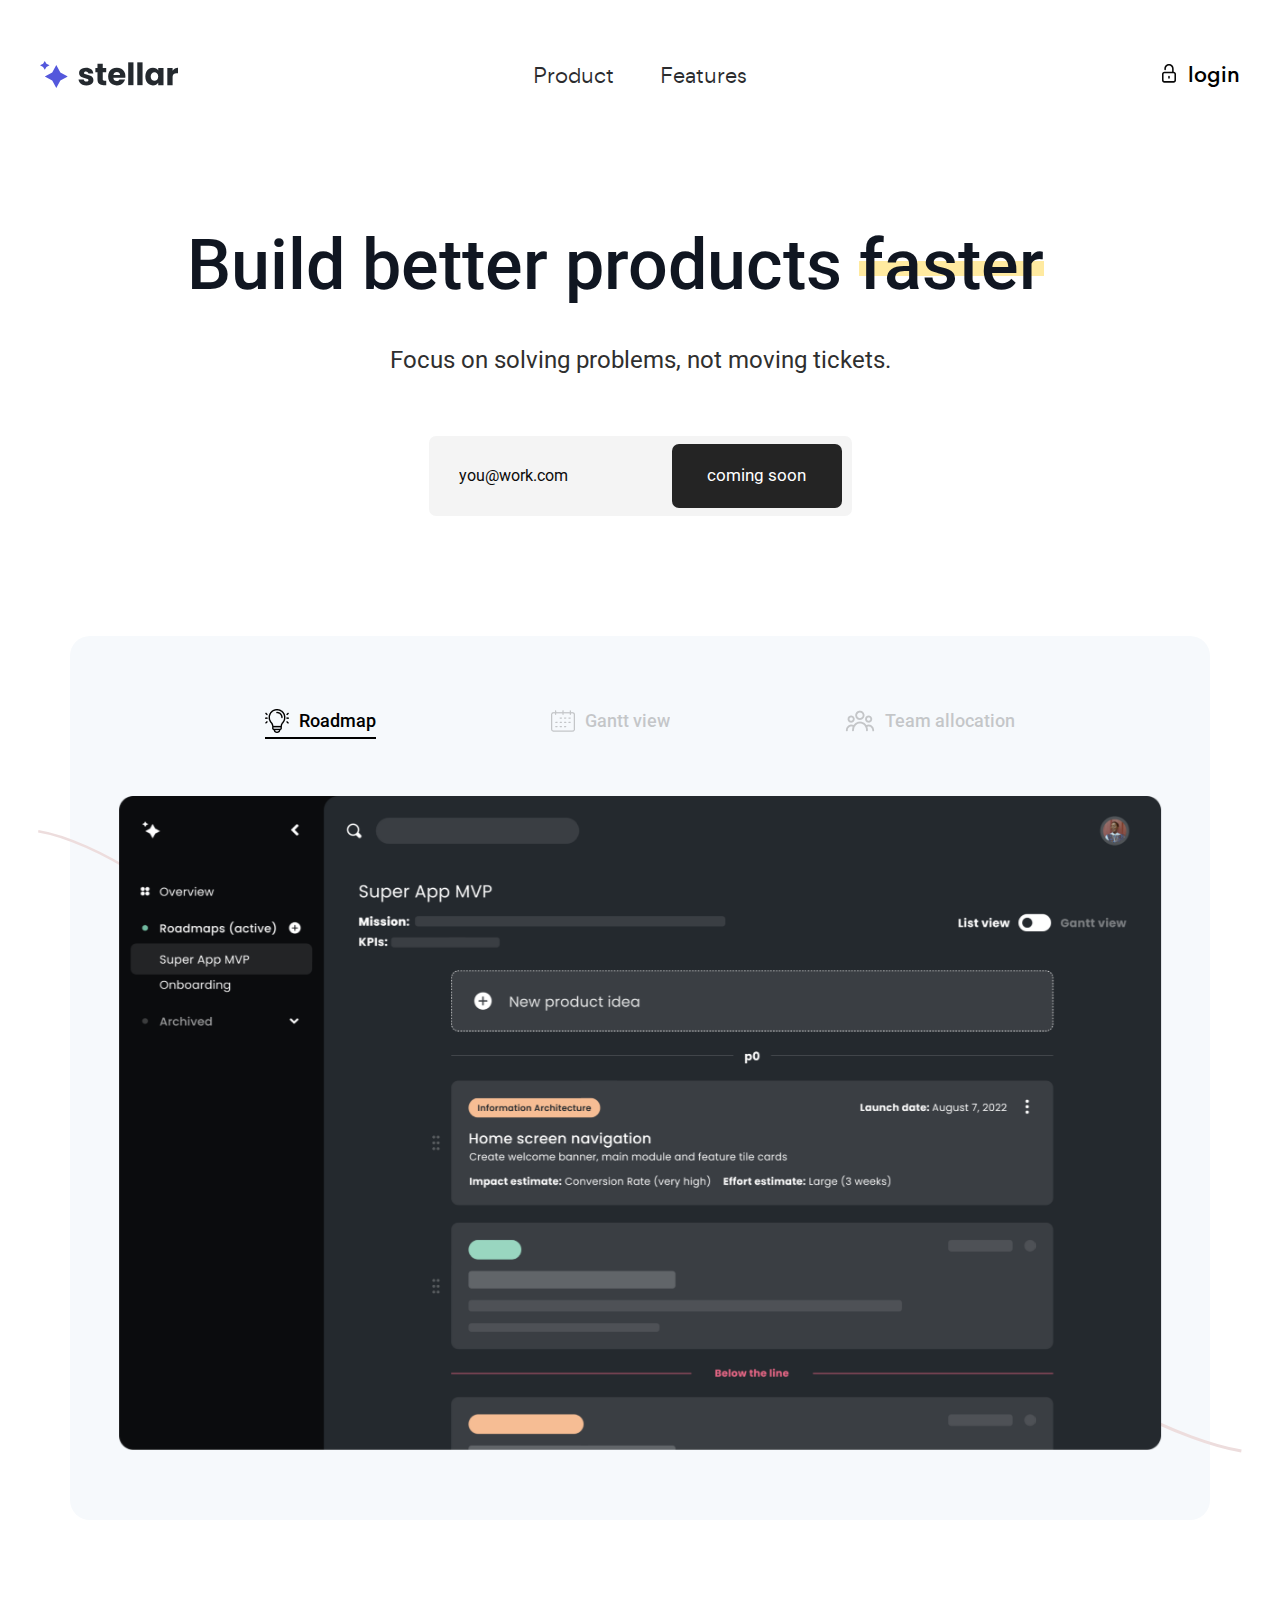
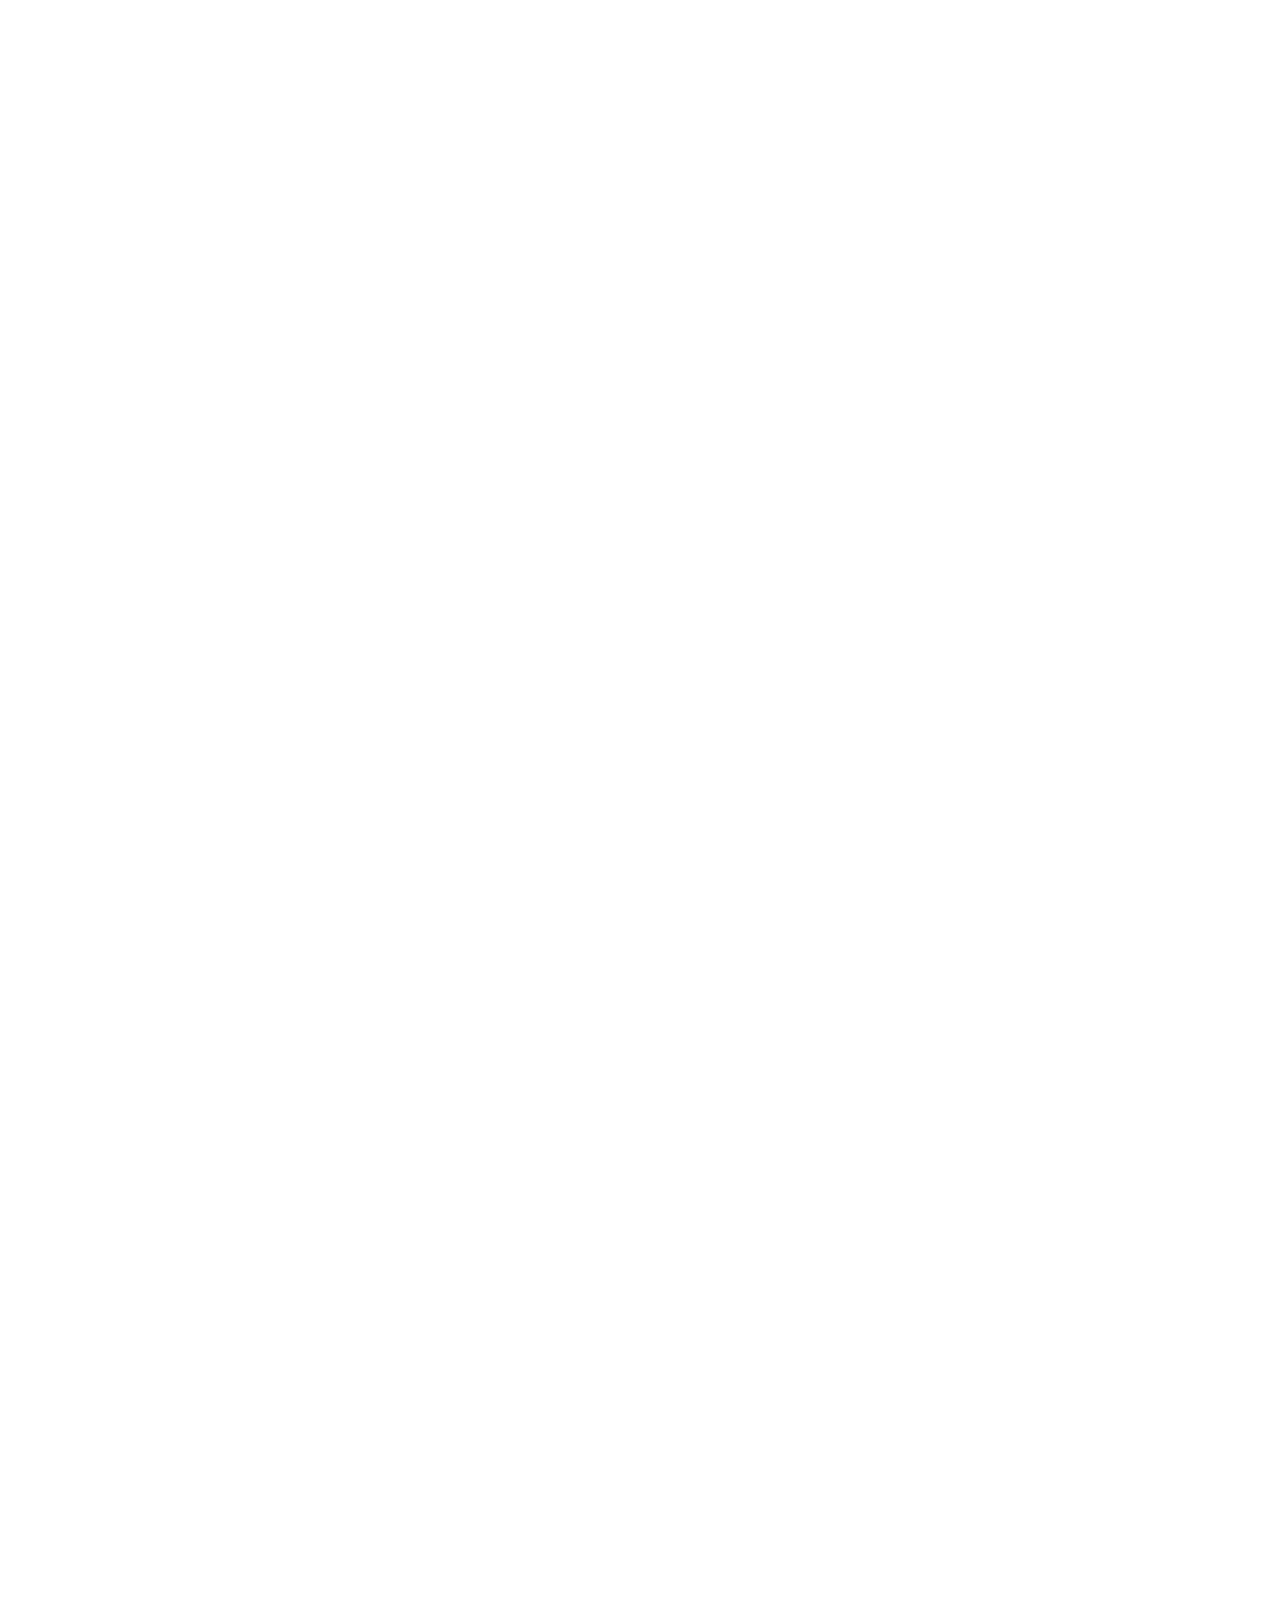
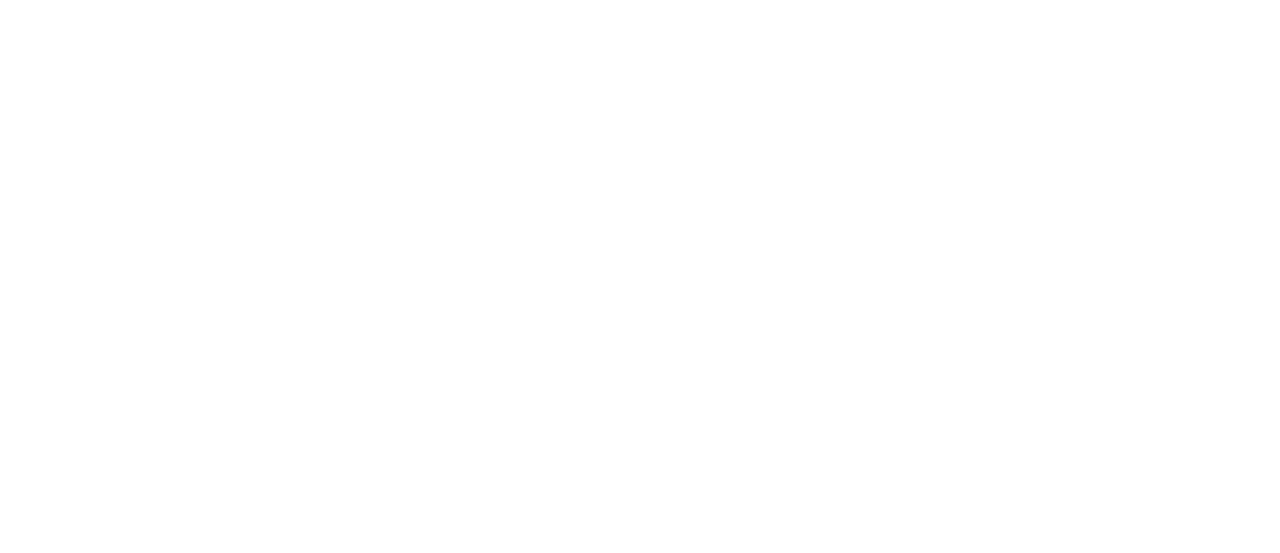
==== index.html @ cbb2c434 "header [header]" ====
<!DOCTYPE html>
<html lang="en">
  <head>
    <meta charset="UTF-8" />
    <meta
      name="keywords"
      content="Digital marketing agency, Digital marketing company, Digital marketing services, sass, software company"
    />
    <meta
      name="description"
      content="Deski is a creative saas and software html template designed for saas and software Agency websites."
    />
    <meta property="og:site_name" content="deski" />
    <meta property="og:url" content="https://heloshape.com/" />
    <meta property="og:type" content="website" />
    <meta
      property="og:title"
      content="Deski: creative saas and software html template"
    />
    <meta name="og:image" content="images/assets/ogg.png" />
    <!-- For IE -->
    <meta http-equiv="X-UA-Compatible" content="IE=edge" />
    <!-- For Resposive Device -->
    <meta name="viewport" content="width=device-width, initial-scale=1.0" />
    <!-- For Window Tab Color -->
    <!-- Chrome, Firefox OS and Opera -->
    <meta name="theme-color" content="#2a2a2a" />
    <!-- Windows Phone -->
    <meta name="msapplication-navbutton-color" content="#2a2a2a" />
    <!-- iOS Safari -->
    <meta name="apple-mobile-web-app-status-bar-style" content="#2a2a2a" />
    <title>Stellar</title>
    <!-- Favicon -->
    <link
      rel="icon"
      type="image/png"
      sizes="56x56"
      href="images/icon/starslogo.png"
    />
    <!-- Main style sheet -->
    <link rel="stylesheet" type="text/css" href="css/style.css" />
    <!-- responsive style sheet -->
    <link rel="stylesheet" type="text/css" href="css/responsive.css" />

    <!-- Fix Internet Explorer ______________________________________-->
    <!--[if lt IE 9]>
      <script src="http://html5shiv.googlecode.com/svn/trunk/html5.js"></script>
      <script src="vendor/html5shiv.js"></script>
      <script src="vendor/respond.js"></script>
    <![endif]-->
  </head>

  <body data-spy="scroll" data-target="#one-page-nav" data-offset="120">
    <div class="main-page-wrapper font-gordita">
      <!-- ===================================================
				Loading Transition
			==================================================== -->
      <section>
        <div id="preloader">
          <div id="ctn-preloader" class="ctn-preloader">
            <div class="animation-preloader">
              <div class="spinner"></div>
              <div class="txt-loading">
                <span data-text-preloader="D" class="letters-loading"> D </span>
                <span data-text-preloader="E" class="letters-loading"> E </span>
                <span data-text-preloader="S" class="letters-loading"> S </span>
                <span data-text-preloader="K" class="letters-loading"> K </span>
                <span data-text-preloader="I" class="letters-loading"> I </span>
              </div>
            </div>
          </div>
        </div>
      </section>

      <!-- 
			=============================================
				Theme Main Menu
			============================================== 
			-->
      <div class="theme-main-menu sticky-menu theme-menu-five">
        <div class="d-flex align-items-center justify-content-center">
          <div class="logo">
            <a href="index.html"
              ><img src="images/logo/StellarLogo.svg" alt=""
            /></a>
          </div>

          <nav id="mega-menu-holder" class="navbar navbar-expand-lg">
            <div class="nav-container">
              <button class="navbar-toggler">
                <span></span>
              </button>
              <div class="navbar-collapse collapse" id="navbarSupportedContent">
                <div
                  class="d-lg-flex justify-content-between align-items-center"
                >
                  <ul
                    class="navbar-nav main-side-nav font-gordita"
                    id="one-page-nav"
                  >
                    <!-- <li class="nav-item dropdown position-static">
                      <a
                        class="nav-link dropdown-toggle"
                        href="#"
                        data-toggle="dropdown"
                        >Home</a
                      >
                      <div class="dropdown-menu">
                        <ul class="mega-menu d-flex">
                          <li>
                            <a
                              href="index-event.html"
                              class="dropdown-item img-box"
                            >
                              <img src="images/menu/home01.png" alt="" />
                              <span class="font-rubik">Event Organiser</span>
                            </a>
                          </li>
                          <li>
                            <a
                              href="index-doc.html"
                              class="dropdown-item img-box"
                            >
                              <img src="images/menu/home02.png" alt="" />
                              <span class="font-rubik">Doc landing</span>
                            </a>
                          </li>
                          <li>
                            <a href="index.html" class="dropdown-item img-box">
                              <img src="images/menu/home03.png" alt="" />
                              <span class="font-rubik">Project Management</span>
                            </a>
                          </li>
                          <li>
                            <a
                              href="index-customer-support.html"
                              class="dropdown-item img-box"
                            >
                              <img src="images/menu/home04.png" alt="" />
                              <span class="font-rubik">Customer Support</span>
                            </a>
                          </li>
                          <li>
                            <a
                              href="index(product-landing).html"
                              class="dropdown-item img-box"
                            >
                              <img src="images/menu/home05.png" alt="" />
                              <span class="font-rubik">Product landing</span>
                            </a>
                          </li>
                          <li>
                            <a
                              href="index(product-landing-dark).html"
                              class="dropdown-item img-box"
                            >
                              <img src="images/menu/home06.png" alt="" />
                              <span class="font-rubik"
                                >Product landing Dark</span
                              >
                            </a>
                          </li>
                          <li>
                            <a
                              href="index(note-taking).html"
                              class="dropdown-item img-box"
                            >
                              <img src="images/menu/home07.png" alt="" />
                              <span class="font-rubik"
                                >Note Taking App landing</span
                              >
                            </a>
                          </li>
                          <li>
                            <a
                              href="index(video-editor).html"
                              class="dropdown-item img-box"
                            >
                              <img src="images/menu/home08.png" alt="" />
                              <span class="font-rubik"
                                >Video Editor Landing</span
                              >
                            </a>
                          </li>
                          <li>
                            <a
                              href="index(appointment-scheduling).html"
                              class="dropdown-item img-box"
                            >
                              <img src="images/menu/home10.png" alt="" />
                              <span class="font-rubik"
                                >Appointment Scheduling</span
                              >
                            </a>
                          </li>
                          <li>
                            <a
                              href="index(mobile-appV1).html"
                              class="dropdown-item img-box"
                            >
                              <img src="images/menu/home11.png" alt="" />
                              <span class="font-rubik">Mobile App Landing</span>
                            </a>
                          </li>
                          <li>
                            <a
                              href="index(doc-signature).html"
                              class="dropdown-item img-box"
                            >
                              <img src="images/menu/home12.png" alt="" />
                              <span class="font-rubik"
                                >Doc Signature Landing</span
                              >
                            </a>
                          </li>
                          <li>
                            <a
                              href="index(webiste-builder).html"
                              class="dropdown-item img-box"
                            >
                              <img src="images/menu/home13.png" alt="" />
                              <span class="font-rubik">Website Builder</span>
                            </a>
                          </li>
                          <li>
                            <a
                              href="index(form-survey).html"
                              class="dropdown-item img-box"
                            >
                              <img src="images/menu/home14.png" alt="" />
                              <span class="font-rubik">Form & Survey</span>
                            </a>
                          </li>
                          <li>
                            <a
                              href="index(vr).html"
                              class="dropdown-item img-box"
                            >
                              <img src="images/menu/home16.png" alt="" />
                              <span class="font-rubik">VR Landing</span>
                            </a>
                          </li>
                          <li>
                            <a
                              href="coming-soon-v1.html"
                              class="dropdown-item img-box"
                            >
                              <img src="images/menu/home09.png" alt="" />
                              <span class="font-rubik">Coming Soon</span>
                            </a>
                          </li>
                          <li>
                            <div class="img-box">
                              <img src="images/menu/home15.png" alt="" />
                              <div
                                class="hover d-flex align-items-center justify-content-center"
                              >
                                <div class="font-rubik">Coming Soon</div>
                              </div>
                            </div>
                            <span class="font-rubik">E-commerce</span>
                          </li>
                        </ul>
                      </div> 
                    </li>-->
                    <li class="nav-item">
                      <a href="#product" class="nav-link">Product</a>
                    </li>
                    <li class="nav-item">
                      <a href="#feature" class="nav-link">Features</a>
                    </li>
                    <!-- <li class="nav-item">
                      <a href="#pricing" class="nav-link">Pricing</a>
                    </li> -->
                    <!-- <li class="nav-item">
                      <a href="#feedback" class="nav-link">Feedback</a>
                    </li> -->
                  </ul>
                </div>
              </div>
            </div>
          </nav>
          <div class="right-widget">
            <ul class="d-flex align-items-center">
              <li>
                <a
                  href="login.html"
                  class="signIn-action d-flex align-items-center"
                >
                  <img src="images/icon/52.svg" alt="" />
                  <span>login</span>
                </a>
              </li>
               
                  <!-- <div
                    class="dropdown-menu"
                    aria-labelledby="dropdownMenuButton"
                  >
                    <a class="dropdown-item d-flex align-items-center" href="#">
                      <img src="images/icon/103.svg" alt="" />
                      <span>IOS & Android</span>
                    </a>
                    <a class="dropdown-item d-flex align-items-center" href="#">
                      <img src="images/icon/104.svg" alt="" />
                      <span>Mac & Windows</span>
                    </a>
                  </div> -->
                </div>
              </li>
            </ul>
          </div>
        </div>
      </div>
      <!-- /.theme-main-menu -->

      <!-- 
			=============================================
				Theme Hero Banner
			============================================== 
			-->
      <div class="hero-banner-seven lg-container">
        <div class="container">
          <div class="row">
            <div class="col-lg-12 text-center">
              <h1 class="hero-heading">
                Build better products <span>faster</span> 
              </h1>
              <p class="hero-sub-heading">
                Focus on solving problems, not moving tickets.
              </p>

              <div class="d-flex justify-content-center">
                <form action="#">
                  <input type="email" placeholder="you@work.com" />
                  <button>coming soon</button>
                </form>
              </div>
              
        </div>
        
        <!-- /.partner-slider-two -->
      </div>
      <!-- /.hero-banner-seven -->

      <!-- 
			=============================================
				Fancy Feature Fifteen
			============================================== 
			-->
      <div class="fancy-feature-fifteen mt-120 md-mt-80" id="product">
        <div class="bg-wrapper">
          <div class="container">
            <div class="sldier-wrapper">
              <div
                id="screenSlider"
                class="carousel slide"
                data-ride="carousel"
                data-interval="200000"
              >
                <div class="row">
                  <div class="col-lg-8 m-auto">
                    <ol class="carousel-indicators justify-content-between">
                      <li
                        data-target="#screenSlider"
                        data-slide-to="0"
                        class="active"
                      >
                        <div class="d-flex align-items-center">
                          <img src="images/icon/idea (1).png" alt="" />
                          <p>Roadmap</p>
                        </div>
                      </li>
                      <li data-target="#screenSlider" data-slide-to="1">
                        <div class="d-flex align-items-center">
                          <img src="images/icon/calendar (1).png" alt="" />
                          <p>Gantt view</p>
                        </div>
                      </li>
                      <li data-target="#screenSlider" data-slide-to="2">
                        <div class="d-flex align-items-center">
                          <img src="images/icon/group.png" alt="" />
                          <p>Team allocation</p>
                        </div>
                      </li>
                    </ol>
                  </div>
                </div>
                <div class="carousel-inner mt-60 sm-mt-40">
                  <div class="row justify-content-center">
                    <div class="col-11">
                      <div class="carousel-item active">
                        <img
                          src="images/assets/Roadmap v2.png"
                          alt=""
                          class="m-auto"
                        />
                      </div>
                      <div class="carousel-item">
                        <img
                          src="images/assets/Gantt view.png"
                          alt=""
                          class="m-auto"
                        />
                      </div>
                      <div class="carousel-item">
                        <img
                          src="images/assets/Allocation.png"
                          alt=""
                          class="m-auto"
                        />
                      </div>
                  </div>
                </div>
                </div>
              </div>
            </div>
            <!-- /.sldier-wrapper -->
          </div>
          <img src="images/shape/55.svg" alt="" class="shapes shape-one" />
          <img src="images/shape/57.svg" alt="" class="shapes shape-two" />
        </div>
        <!-- /.bg-wrapper -->
      </div>
      <!-- /.fancy-feature-fifteen -->

      <!-- 
			=============================================
				Fancy Feature Sixteen
			============================================== 
			-->
      <div class="fancy-feature-sixteen mt-200 md-mt-100" id="feature">
        <div class="container">
          <div class="block-style-eighteen">
            <div class="row align-items-center">
              <div
                class="col-lg-6"
                data-aos="fade-right"
                data-aos-duration="1200"
              >
                <div class="text-wrapper">
                  <h6>Product strategy</h6>
                  <h3 class="title">Make your roadmap <span>matter.</span></h3>
                  <p>
                    Focus on "the why" with fields that tie back to your team's goals and KPIs. 
                    Interactive list view to prioritize initiatives and update plans as needed.
                  </p>
                
                </div>
                <!-- /.text-wrapper -->
              </div>
              <div
                class="col-lg-5"
                data-aos="fade-left"
                data-aos-duration="1500"
                style="padding-left: 5em;"> 
                <div class="row justify-content-center">
                <div class="screen-holder-two">
                  <img src="images/assets/RoadmapVPv4.png" alt="" />
                  <img
                    src="images/assets/Roadmaparrowv5.png"
                    alt=""
                    class="shapes screen-one d-none d-md-block"
                  />
                </div>
                </div>
              </div>
              </div>

            
          <!-- /.block-style-eighteen -->
          <div class="block-style-eighteen mt-200 pt-50 md-mt-80">
            <div class="row align-items-center">
              <div
                class="col-lg-7 order-lg-last"
                data-aos="fade-left"
                data-aos-duration="1200"
                style="padding-left: 5em;">
                <div class="text-wrapper">
                  <h6>timelines</h6>
                  <h3 class="title">
                    Envision <span> progress </span> <br> over time <br />
                  </h3>
                  <p>
                    Autogenerated and interactive timeline view of your plans. Bring clarity to your roadmap by visualizing 
                   launch dates and team assignments. 
                  </p>
                </div>
                <!-- /.text-wrapper -->
              </div>
              <div
              class="col-lg-5"
              data-aos="fade-right"
              data-aos-duration="1200"
              style="padding-right: 3em;">
              <div class="row justify-content-md-left">
                            <div class="row justify-content-center">
                <img src="images/assets/GanttVP.png" alt="" />
                </div>
              </div>
            </div>
          </div>
            </div>
          </div>
          <!-- /.block-style-eighteen -->

          <div class="block-style-eighteen mt-200 pt-50 md-mt-80">
            <div class="row align-items-center">
              <div
                class="col-lg-5"
                data-aos="fade-right"
                data-aos-duration="1200"
                
              >
                <div class="text-wrapper">
                  <h6>team allocation</h6>
        
                  <h3 class="title">
                    Maximize your team's 
                     <span>output.</span>
                  </h3>
                  <p>
                    Eliminate the mental tetris. Easily match your team members to initiatives based on their skills. 
                    Calculate remaining bandwidth with PTO and other conflicts in mind. 
                  </p>
                </div>
                <!-- /.text-wrapper -->
              </div>
              <div
                class="col-lg-7"
                data-aos="fade-left"
                data-aos-duration="1200">
                  <img src="images/assets/AllocationVPv2.png" alt="" />
                </div>
              </div>
            </div>
          </div>
          <!-- /.block-style-eighteen -->
        </div>
      </div>
      <!-- /.fancy-feature-sixteen -->

   

      <!--
			=====================================================
				Pricing Section Six
			=====================================================
			--> 
      <div class="d-none"> <!-- pricing hidden till we have customers-->
      <div class="pricing-section-six mt-200 md-mt-100" id="pricing">
        <div class="container">
          <div class="row">
            <div class="col-xl-10 m-auto">
              <div class="title-style-seven text-center">
                <h2>
                  Solo, Team or Company? <br> We’ve got you <span>covered.</span>
                </h2>
              </div>
              <!-- /.title-style-six -->
            </div>
          </div>

          <!-- Nav tabs -->
          <ul class="nav nav-tabs justify-content-center pricing-nav-four">
            <li class="nav-item">
              <a class="nav-link active" data-toggle="tab" href="#month"
                >Monthly</a
              >
            </li>
            <li class="nav-item">
              <a class="nav-link" data-toggle="tab" href="#year">Yearly</a>
            </li>
          </ul>
        </div>

        <div class="pricing-table-area-six">
          <div class="tab-content">
            <div class="tab-pane active" id="month">
              <div class="row justify-content-center">
                <div
                  class="col-lg-4 col-sm-6"
                  data-aos="fade-up"
                  data-aos-duration="1200"
                >
                  <div class="pr-table-wrapper">
                    <div class="pack-name" style="background: #ffecec">
                      Essentials
                    </div>
                    <div class="price">$7.50</div>
                    <div class="pack-details">per user per month</div>
                    <ul class="pr-feature">
                      <li>Unlimited roadmaps</li>
                      <li>Unlimited initiatives</li>
                      <li>Unlimited collaborators </li>
                      <li>List view</li>
                      <li>Gantt view</li>
                      <li>Team assignments</li>
                      <li>Collaboration tools</li>
                    </ul>
                    <a href="#" class="trial-button">Try it free</a>
                    <div class="trial-text">
                      No card required
                    </div>
                  </div>
                  <!-- /.pr-table-wrapper -->
                </div>
                <div
                  class="col-lg-4 col-sm-6"
                  data-aos="fade-up"
                  data-aos-duration="1200"
                  data-aos-delay="100"
                >
                  <div class="pr-table-wrapper active">
                    <div class="pack-name" style="background: #e3f8ef">
                      Pro
                    </div>
                    <div class="price">$12</div>
                    <div class="pack-details">per user per month</div>
                    <ul class="pr-feature">
                      <li><b>Everything in Essentials, plus:</b></li>
                      <li>Collaboration tools</li>
                      <li>Unlimited team verticals</li>
                      <li>Smart resource allocation</li>
                      <li>Scenario planning</li>
                      <li>Consolidated roadmap views</li>
                      <li>Custom roadmap filters</li>
                    </ul>
                    <a href="#" class="trial-button">Try it free</a>
                    <div class="trial-text">
                      No card required
                    </div>
                  </div>
                  <!-- /.pr-table-wrapper -->
                </div>
                <div
                  class="col-lg-4 col-sm-6"
                  data-aos="fade-up"
                  data-aos-duration="1200"
                  data-aos-delay="200"
                >
                  <div class="pr-table-wrapper">
                    <div class="pack-name" style="background: #fbf3e5">
                      Business
                    </div>
                    <div class="price">Custom</div>
                    <div class="pack-details">Get more with business</div>
                    <ul class="pr-feature">
                      <li><b>Everything in Pro, plus:</b></li>
                      <li>Planning cycles</li>
                      <li>Resource allocation summary</li>
                      <li>Product analytics integrations with Amplitude and Mixpanel</li>
                      <li>Additional security and privacy: audit logs, SAML SSO, IP address whitelisting</li>
                      <li>Premium customer support</li>
                      <li>Admin control</li>
                    </ul>
                    <a href="#" class="trial-button">Get a demo</a>
                  </div>
                  <!-- /.pr-table-wrapper -->
                </div>
              </div>
            </div>
            <div class="tab-pane fade" id="year">
              <div class="row justify-content-center">
                <div
                  class="col-lg-4 col-sm-6"
                  data-aos="fade-up"
                  data-aos-duration="1200"
                >
                  <div class="pr-table-wrapper">
                    <div class="pack-name" style="background: #ffecec">
                      Essentials
                    </div>
                    <div class="price">$9</div>
                    <div class="pack-details">per user per month</div>
                    <ul class="pr-feature">
                      <li>Unlimited roadmaps</li>
                      <li>Unlimited initiatives</li>
                      <li>Unlimited collaborators </li>
                      <li>List view</li>
                      <li>Gantt view</li>
                      <li>Team assignments</li>
                      <li>Collaboration tools</li>
                    </ul>
                    <a href="#" class="trial-button">Try it Free</a>
                    <div class="trial-text">
                      No card required, cancel any time
                    </div>
                  </div>
                  <!-- /.pr-table-wrapper -->
                </div>
                <div
                  class="col-lg-4 col-sm-6"
                  data-aos="fade-up"
                  data-aos-duration="1200"
                  data-aos-delay="100"
                >
                  <div class="pr-table-wrapper active">
                    <div class="pack-name" style="background: #e3f8ef">
                      Pro
                    </div>
                    <div class="price">$14</div>
                    <div class="pack-details">per user per month</div>
                    <ul class="pr-feature">
                      <li>Unlimited roadmaps</li>
                      <li>Unlimited initiatives</li>
                      <li>Unlimited collaborators </li>
                      <li>List view</li>
                      <li>Gantt view</li>
                      <li>Team assignments</li>
                      <li>Collaboration tools</li>
                      <li>Unlimited team verticals</li>
                      <li>Smart resource allocation</li>
                      <li>Scenario planning</li>
                      <li>Consolidated roadmap views</li>
                      <li>Custom roadmap filters</li>
                    </ul>
                    <a href="#" class="trial-button">Try it Free</a>
                    <div class="trial-text">
                      No card required, cancel any time
                    </div>
                  </div>
                  <!-- /.pr-table-wrapper -->
                </div>
                <div
                  class="col-lg-4 col-sm-6"
                  data-aos="fade-up"
                  data-aos-duration="1200"
                  data-aos-delay="200"
                >
                  <div class="pr-table-wrapper">
                    <div class="pack-name" style="background: #fbf3e5">
                      Business
                    </div>
                    <div class="price">Custom</div>
                    <div class="pack-details">Get more with business</div>
                    <ul class="pr-feature">
                      <li>Everything in Pro, plus:</li>
                      <li>Planning cycles</li>
                      <li>Resource allocation summary</li>
                      <li>Product analytics integrations with Amplitude and Mixpanel</li>
                      <li>Additional security and privacy: audit logs, SAML SSO, IP address whitelisting</li>
                      <li>Premium customer support</li>
                      <li>Admin control</li>
                    </ul>
                    <a href="#" class="trial-button">Try it Free</a>
                    <div class="trial-text">
                      No card required, cancel any time
                    </div>
                  </div>
                  <!-- /.pr-table-wrapper -->
                </div>
              </div>
            </div>
          </div>
        </div>
        </div>
        </div>
        <!-- /.pricing-table-area-six -->
      </div>
      <!-- /.pricing-section-six -->

      <!--
			=====================================================
				Client Feedback Slider Six
			=====================================================
			-->
      <div class="d-none"> <!--hidden till we have customers-->
      <div class="client-feedback-slider-six mt-250 md-mt-120" id="feedback">
        <div class="inner-container">
          <div class="container">
            <div class="row">
              <div class="col-12">
                <img src="images/icon/100.svg" alt="" class="m-auto" />
                <div class="title-style-seven text-center mt-20">
                  <h2><span>Customers</span> dig what they see</h2>
                  <p>some words from our customers.</p>
                </div>
                <!-- /.title-style-six -->
              </div>
            </div>
          </div>
          <div class="clientSliderSix row">
            <div class="item">
              <div class="feedback-wrapper">
                <p>
                  Already closed 1 deal from Accelerator and in the process of
                  closing 2 more now. Have “a few others” that will be closing
                  in the near future!
                </p>
                <div class="d-flex align-items-center">
                  <img src="images/media/img_78.png" alt="" class="avatar" />
                  <h6 class="name">Martin Jonas, <span>USA</span></h6>
                </div>
              </div>
              <!-- /.feedback-wrapper -->
            </div>
            <div class="item">
              <div class="feedback-wrapper">
                <p>
                  Already closed 1 deal from Accelerator and in the process of
                  closing 2 more now. Have “a few others” that will be closing
                  in the near future!
                </p>
                <div class="d-flex align-items-center">
                  <img src="images/media/img_79.png" alt="" class="avatar" />
                  <h6 class="name">Elias Brett, <span>USA</span></h6>
                </div>
              </div>
              <!-- /.feedback-wrapper -->
            </div>
            <div class="item">
              <div class="feedback-wrapper">
                <p>
                  Already closed 1 deal from Accelerator and in the process of
                  closing 2 more now. Have “a few others” that will be closing
                  in the near future!
                </p>
                <div class="d-flex align-items-center">
                  <img src="images/media/img_80.png" alt="" class="avatar" />
                  <h6 class="name">Rashed Ka, <span>Spain</span></h6>
                </div>
              </div>
              <!-- /.feedback-wrapper -->
            </div>
            <div class="item">
              <div class="feedback-wrapper">
                <p>
                  Already closed 1 deal from Accelerator and in the process of
                  closing 2 more now. Have “a few others” that will be closing
                  in the near future!
                </p>
                <div class="d-flex align-items-center">
                  <img src="images/media/img_78.png" alt="" class="avatar" />
                  <h6 class="name">Martin Jonas, <span>USA</span></h6>
                </div>
              </div>
              <!-- /.feedback-wrapper -->
            </div>
          </div>
        </div>
        <!-- /.inner-container -->
      </div>
      <!-- /.client-feedback-slider-six -->
    </div>
      <!--
			=====================================================
				Footer Style Seven
			=====================================================
			--> <!-- LINKS & LEGAL BOTTOM SECTION HIDDEN FOR LATER-->
     <footer class="theme-footer-seven mt-120 md-mt-100">
        <div class="lg-container">
          <div class="container">
            <div class="row">
              <div
                class="col-xl-3 col-lg-2 mb-40"
                data-aos="fade-up"
                data-aos-duration="1200"
              >
                <div class="logo">
                  <a href="index.html"
                    ><img src="images/logo/StellarLogo.svg" alt=""
                  /></a>
                </div>
              </div>
              <div
                class="col-lg-2 col-md-6 mb-40"
                data-aos="fade-up"
                data-aos-duration="1200"
                data-aos-delay="100"
              > 
                <!-- <h5 class="title">Links</h5>
                <ul class="footer-list">
                  <li><a href="#">Home</a></li>
                  <li><a href="#">Pricing</a></li>
                  <li><a href="#">About us</a></li>
                  <li><a href="#">Careers</a></li>
                  <li><a href="#">Features</a></li>
                  <li><a href="#">Blog</a></li>
                </ul>
              </div>
              <div
                class="col-lg-3 col-md-6 mb-40"
                data-aos="fade-up"
                data-aos-duration="1200"
                data-aos-delay="150"
              >
                <h5 class="title">Legal</h5>
                <ul class="footer-list">
                  <li><a href="#">Terms of use</a></li>
                  <li><a href="#">Terms & conditions</a></li>
                  <li><a href="#">Privacy policy</a></li>
                  <li><a href="#">Cookie policy</a></li>
                </ul>
              </div>
              <div
                class="col-xl-4 col-lg-5 mb-40"
                data-aos="fade-up"
                data-aos-duration="1200"
                data-aos-delay="200"
              >
               
              </div>
            </div>
          </div>

          <div class="container">
            <div class="bottom-footer">
              <div class="row justify-content-md-center">  --> 

                 <!-- SOCIAL ICONS HIDDEN FOR LATER-->
                <!-- <div class="col-lg-4 order-lg-1 mb-20">
                  <ul
                    class="d-flex justify-content-center justify-content-lg-start footer-nav"
                  >
                    <li><a href="#">Privacy & Terms.</a></li>
                    <li><a href="#">Contact Us</a></li>
                  </ul>
                </div>
               <div class="col-lg-4 order-lg-3 mb-20">
                  <ul
                    class="d-flex justify-content-center justify-content-lg-end social-icon"
                  >
                    <li>
                      <a href="#"
                        ><i class="fa fa-facebook" aria-hidden="true"></i
                      ></a>
                    </li>
                    <li>
                      <a href="#"
                        ><i class="fa fa-twitter" aria-hidden="true"></i
                      ></a>
                    </li>
                    <li>
                      <a href="#"
                        ><i class="fa fa-linkedin" aria-hidden="true"></i
                      ></a>
                    </li>
                  </ul>
                </div> --> 
                <div class="col-lg-4 order-lg-2 mb-20">
                  <p class="copyright text-center">
                    Copyright @2022 Stellar Apps Inc.
                  </p>
                </div>
            </div>
            </div>
          </div>
        </div>
        <!-- /.lg-container -->
      </footer>
      <!-- /.theme-footer-seven -->

      <!-- Scroll Top Button -->
      <button class="scroll-top">
        <i class="fa fa-angle-up" aria-hidden="true"></i>
      </button>

      <!-- Optional JavaScript _____________________________  -->

      <!-- jQuery first, then Popper.js, then Bootstrap JS -->
      <!-- jQuery -->
      <script src="vendor/jquery.min.js"></script>
      <!-- Popper js -->
      <script src="vendor/popper.js/popper.min.js"></script>
      <!-- Bootstrap JS -->
      <script src="vendor/bootstrap/js/bootstrap.min.js"></script>
      <!-- menu  -->
      <script src="vendor/mega-menu/assets/js/custom.js"></script>
      <!-- AOS js -->
      <script src="vendor/aos-next/dist/aos.js"></script>
      <!-- js count to -->
      <script src="vendor/jquery.appear.js"></script>
      <script src="vendor/jquery.countTo.js"></script>
      <!-- Slick Slider -->
      <script src="vendor/slick/slick.min.js"></script>
      <!-- Fancybox -->
      <script src="vendor/fancybox/dist/jquery.fancybox.min.js"></script>

      <!-- Theme js -->
      <script src="js/theme.js"></script>
    </div>
    <!-- /.main-page-wrapper -->
  </body>
</html>
---- css/style.css ----
/* CSS Document */

/* 
    Created on   : 19/06/2021.
    Theme Name   : Deski-Saas & Software HTML Template
    Version      : 1.0.
    Developed by : (me@heloshape.com) / (www.me.heloshape.com)
   
*/
    /*   01 - Loading Transition  */
/*   02 - Global style  */
/*   03 - Prefix  */
/*   04 - Section Title */
/*   05 - Theme Button */
/*   06 - Pagination  */
/*   07 - Theme Menu  */
/*   08 - Theme Hero Banner/One  */
/*   09 - Fancy Feature One  */
/*   10 - TFancy Feature Two  */
/*   11 - Useable Tools  */
/*   12 - Fancy Feature Three  */
/*   13 - Fancy Short Banner One  */
/*   14 - Faq Classic   */
/*   15 - Footer One  */
/*   16 - Fancy Hero One  */
/*   17 - Fancy Text block One  */
/*   18 - Counter Info Standard  */
/*   19 - Fancy Text block Two   */
/*   20 - Fancy Text block Three */
/*   21 - Team Section One */
/*   22 - Feature Blog One */
/*   23 - Fancy Text block Four  */
/*   24 - Fancy Text block Five  */
/*   25 - Feature Blog Two  */
/*   26 - Contact Us Light */
/*   27 - Theme Hero Banner/Two  */
/*   28 - Fancy Feature Two   */
/*   29 - Fancy Text block Six   */
/*   30 - Counter With Icon One   */
/*   31 - Fancy Text block Seven   */
/*   32 - Fancy Text block Eight   */
/*   33 - Useable Tools Two   */
/*   34 - Client Feedback Slider One   */
/*   35 - Fancy Short Banner Three   */
/*   36 - Footer Style Two   */
/*   37 - Fancy Hero Two   */
/*   38 - Fancy Text block Nine  */
/*   39 - Fancy Text block Ten   */
/*   40 - Fancy Feature Five   */
/*   41 - Team Section Two   */
/*   42 - Fancy Hero Three   */
/*   43 - Fancy Text block Eleven   */
/*   44 - Fancy Feature Six   */
/*   45 - Fancy Text block Twelve   */
/*   46 - Fancy Feature Seven   */
/*   47 - Fancy Text Block Thirteen   */
/*   48 - Fancy Text Block Fourteen   */
/*   49 - Pricing Section One   */
/*   50 - Fancy Text Block Fifteen   */
/*   51 - Fancy Hero Four   */
/*   52 - Pricing Section Two   */
/*   53 - FAQ Section   */
/*   54 - Contact Style Two   */
/*   55 - Faqs   */
/*   56 - Login/Sign Up   */
/*   57 - Blog Pages  */
/*   58 - Theme Hero Banner/Three  */
/*   59 - Fancy Feature Eight   */
/*   60 - Fancy Text block Sixteen   */
/*   61 - Fancy Feature Eight   */
/*   62 - Client Feedback Slider Two   */
/*   63 - Useable Tools / Three  */
/*   64 - Fancy Short Banner Four   */
/*   65 - Footer Style Three   */
/*   66 - Fancy Hero Five   */
/*   67 - Fancy Text block Seventeen   */
/*   68 - Fancy Text block Eighteen   */
/*   69 - Team Section Three  */
/*   70 - Map Area One    */
/*   71 - Documentation  */
/*   72 - Theme Hero Banner/Four   */
/*   73 - Fancy Feature Eight   */
/*   74 - Fancy Text block Nineteen   */
/*   75 - Fancy Feature Nine   */
/*   76 - Pricing Section Three   */
/*   77 - Client Feedback Slider Three   */
/*   78 - Faq Section Three   */
/*   79 - Fancy Short Banner Five   */



/**
* Importing necessary  Styles.
**/
@import url('https://fonts.googleapis.com/css2?family=Roboto+Slab&family=Roboto:wght@300;400;500;700&family=Rubik:wght@300;400;500&display=swap');
@import url('../fonts/gilroy/fonts.css');
@import url('../fonts/gordita/stylesheet.css');
@import url('../fonts/recoleta/stylesheet.css');
/*----bootstrap css ----- */
@import url('../vendor/bootstrap/css/bootstrap.min.css');
/*------- Framework css -----------*/
@import url('framework.css');
/*------- menu ------*/
@import url('../vendor/mega-menu/assets/css/menu.css');
/*----------- Slick Slider -------*/
@import url('../vendor/slick/slick.css');
/*----font awesome -------*/
@import url('../fonts/font-awesome/css/font-awesome.min.css');
/*----Animate css----*/
@import url('../vendor/animate.min.css');
/*-------- AOS css ------*/
@import url('../vendor/aos-next/dist/aos.css');
/*----------- Fancybox css -------*/
@import url('../vendor/fancybox/dist/jquery.fancybox.min.css');
/*----Flaticon-------*/
@import url('../fonts/icon/font/flaticon.css');
/*---------------- Custom Animation -------------*/
@import url('custom-animation.css');


/*^^^^^^^^^^ Fonts ^^^^^^^^^^^^^^^^*/
@font-face {
  font-family: 'font-awesome';
  src: url('../fonts/font-awesome/fonts/fontawesome-webfont.ttf');
  src: url('../fonts/font-awesome/fonts/fontawesome-webfont.eot'), /* IE9 Compat Modes */
       url('../fonts/font-awesome/fonts/fontawesome-webfont.woff2') format('woff2'), /* Super Modern Browsers */
       url('../fonts/font-awesome/fonts/fontawesome-webfont.woff') format('woff'), /* Pretty Modern Browsers */
       url('../fonts/font-awesome/fonts/fontawesome-webfont.svg') format('svg'); /* Legacy iOS */
}

/*========================================================================================

*************************** Start Styling Your theme from here ***************************

==========================================================================================*/
/*** 

====================================================================
  Loading Transition
====================================================================

 ***/
.ctn-preloader {
  align-items: center;
  -webkit-align-items: center;
  display: flex;
  display: -ms-flexbox;
  height: 100%;
  justify-content: center;
  -webkit-justify-content: center;
  position: fixed;
  left: 0;
  top: 0;
  width: 100%;
  z-index: 999999;
  background: #fff;
}
.ctn-preloader .animation-preloader {
  position: absolute;
  z-index: 100;
}
/* Spinner cargando */
.ctn-preloader .animation-preloader .spinner {
  animation: spinner 1.5s infinite linear;
  border-radius: 50%;
  border: 3px solid rgb(101 92 151 / 6%);
  border-top-color: #655C97;
  border-bottom-color: #655C97;
  height: 170px;
  margin: 0 auto 45px auto;
  width: 170px;
}
/* Texto cargando */
.ctn-preloader .animation-preloader .txt-loading {
  text-align: center;
  user-select: none;
}
.ctn-preloader .animation-preloader .txt-loading .letters-loading:before {
  animation: letters-loading 4s infinite;
  color: #655c97;
  content: attr(data-text-preloader);
  left: 0;
  opacity: 0;
  top:0;
  line-height: 70px;
  position: absolute;
}
.ctn-preloader .animation-preloader .txt-loading .letters-loading {
  font-family: 'Rubik', sans-serif;
  font-weight: 500;
  letter-spacing: 15px;
  display: inline-block;
  color: rgb(101 92 151 / 14%);
  position: relative;
  font-size: 70px;
  line-height: 70px;
}
.ctn-preloader .animation-preloader .txt-loading .letters-loading:nth-child(2):before {animation-delay: 0.2s;}
.ctn-preloader .animation-preloader .txt-loading .letters-loading:nth-child(3):before {animation-delay: 0.4s;}
.ctn-preloader .animation-preloader .txt-loading .letters-loading:nth-child(4):before {animation-delay: 0.6s;}
.ctn-preloader .animation-preloader .txt-loading .letters-loading:nth-child(5):before {animation-delay: 0.8s;}
.ctn-preloader .animation-preloader .txt-loading .letters-loading:nth-child(6):before { animation-delay: 1s;}
.ctn-preloader .animation-preloader .txt-loading .letters-loading:nth-child(7):before { animation-delay: 1.2s;}
.ctn-preloader .animation-preloader .txt-loading .letters-loading:nth-child(8):before { animation-delay: 1.4s;}
.ctn-preloader .loader-section {
  background-color: #ffffff;
  height: 100%;
  position: fixed;
  top: 0;
  width: calc(50% + 1px);
}
.loaded .animation-preloader {
  opacity: 0;
  transition: 0.3s ease-out;
}
/* Animación del preloader */
@keyframes spinner {
  to {
    transform: rotateZ(360deg);
  }
}
@keyframes letters-loading {
  0%,
  75%,
  100% {
    opacity: 0;
    transform: rotateY(-90deg);
  }

  25%,
  50% {
    opacity: 1;
    transform: rotateY(0deg);
  }
}

@media screen and (max-width: 767px) {
  .ctn-preloader .animation-preloader .spinner {
    height: 8em;
    width: 8em;
  }
}
@media screen and (max-width: 500px) {
  .ctn-preloader .animation-preloader .spinner {
    height: 7em;
    width: 7em;
  }
  .ctn-preloader .animation-preloader .txt-loading .letters-loading {font-size: 40px; letter-spacing: 10px;}
}
/*==================== Click Top ====================*/
.scroll-top {
  width:35px;
  height:35px;
  line-height: 35px;
  position: fixed;
  bottom: 20px;
  right: 5px;
  z-index: 99;
  text-align: center;
  color: #fff;
  font-size: 18px;
  cursor: pointer;
  border-radius: 50%;
  background: #000;
  display: none;
  transition: all 0.3s ease-in-out;
}
.scroll-top:after {
  position: absolute;
  z-index: -1;
  content: '';
  top: 100%;
  left: 5%;
  height: 10px;
  width: 90%;
  opacity: 1;
  background: radial-gradient(ellipse at center, rgba(0, 0, 0, 0.25) 0%, rgba(0, 0, 0, 0) 80%);
}
/*------------- Global Prefix -------------------*/
::-webkit-scrollbar{ width: 5px; }
::-webkit-scrollbar-track { background: #fff;}
::-webkit-scrollbar-thumb { background: var(--blue-dark);border-radius: 0;}
:root {
  --text-color: #73737B;
  --text-light:#888888;
  --heading :#101621;
  --blue-dark:#6F55FF;
  --red-light:#FD6A5E;
  --yellow-deep:#FFB840;
  --blue-light:#3BB0D7;
  --purple-blue:#655C97;
  --vin-red:#973C56;
}
::selection {
  background-color: #6F55FF;
  color: #fff;
}
body {
  /*
  font-family: 'gilroy-black';   
  font-family: 'gilroy-bold';
  font-family: 'gilroy-semibold';
  font-family: 'gilroy-light';
  font-family: 'gilroy-ultralight';
        */
  font-family: 'Roboto', sans-serif;
  font-weight: normal;
  font-size: 18px;
  position: relative;
  line-height: 1.7em;
  color: var(--text-color);
}
/*______________________ Global style ___________________*/
.main-page-wrapper {overflow-x:hidden; padding-top: 150px;}
.h1,h1,.h2,h2,.h3,h3,.h4,h4,.h5,h5,.h6,h6 {color: var(--heading); font-weight: normal;}
.h1,h1 {font-size: 80px; line-height: 1.1em;}
.h2,h2 {font-size: 52px; line-height: 1.1em;}
.h3,h3 {font-size: 36px;}
.h4,h4 {font-size: 22px;}
.h5,h5 {font-size: 20px;}
.h6,h6 {font-size: 15px;}
.font-rubik {font-family: 'Rubik', sans-serif !important;}
.font-gilroy-bold {font-family: 'gilroy-bold' !important;}
.font-slab {font-family: 'Roboto Slab', serif !important;}
.font-gordita {font-family: 'gordita' !important;}
.font-recoleta {font-family: 'Recoleta' !important;}
::-webkit-input-placeholder { /* Edge */color: #ACAEB3;}
:-ms-input-placeholder { /* Internet Explorer 10-11 */color: #ACAEB3;}
::placeholder {color: #ACAEB3;}
.cs-screen {position: absolute;}
.illustration-holder {position: relative;}
.shapes {position: absolute;z-index: -1;}
.dark-style {background: #0F1123; color: #AFAFAF;}
.dark-style .h1,.dark-style h1,.dark-style .h2,.dark-style h2,.dark-style .h3,.dark-style h3,.dark-style .h4,.dark-style h4,.dark-style .h5,.dark-style h5,.dark-style .h6,.dark-style h6 {color: #fff;}
.gr-bg-one {background: linear-gradient(90.6deg, #F548A0 2.93%, #F57C35 99.47%);}
.hover-reverse-gr-bg-one {position: relative; z-index: 1;}
.hover-reverse-gr-bg-one:before{
  content: '';
  position: absolute;
  width: 100%;
  height: 100%;
  top: 0;
  right: 0;
  background: linear-gradient(270.01deg, #F548A0 0.01%, #F57C35 100%);
  border-radius: 6px;
  transition: all 0.6s ease-in-out;
  opacity: 0;
  z-index: -1;
}
.hover-reverse-gr-bg-one:hover:before {opacity: 1;}
.top-border {border-top: 1px solid #efefef;}
.bottom-border {border-bottom: 1px solid #efefef;}
/*-------------- Prefix Classes ----------------*/
.tran3s   {
  transition: all 0.3s ease-in-out;
}
.tran4s {
  transition: all 0.4s ease-in-out;
}
.tran5s {
  transition: all 0.5s ease-in-out;
}
.tran6s {
  transition: all 0.6s ease-in-out;
}
/*^^^^^^^^^^^^^^^^^^^^^ Section Title ^^^^^^^^^^^^^^^^^^^^^^^^^*/
.title-style-one h2 {
  font-family: 'gilroy-black';
  font-size: 58px;
  line-height: 1.15em;
}
.title-style-one h6 {
  font-size: 20px;
  color: #CACACA;
  padding-bottom: 15px;
}
.title-style-one p {
  font-size: 22px;
  line-height: 1.58em;
  color: #2A2A2A;
  padding-top: 25px;
}
.title-style-two p {
  text-transform: uppercase;
  font-size: 16px;
  color: #ADB1B5;
  letter-spacing: 1.12px;
  padding-bottom: 7px;
}
.title-style-two h2 {
  font-family: 'gilroy-black';
  font-size: 58px;
  line-height: 1.15em;
}
.title-style-two span {position: relative;}
.title-style-two span img {
  position: absolute;
  bottom: -30px;
  left: 0;
  z-index: -1;
}
.title-style-two .sub-text {
  font-size: 24px;
  line-height: 1.5em;
  color: #6D6D6D;
  padding-top: 15px;
}
.title-style-three p {
  text-transform: uppercase;
  font-size: 20px;
  color: #ADB1B5;
  letter-spacing: 1.12px;
  padding-bottom: 17px;
}
.title-style-three h6 {
  font-family: 'Roboto', sans-serif;
  font-size: 18px;
  color: #ADB1B5;
  padding-bottom: 15px;
}
.title-style-three h2 {
  font-family: 'gilroy-black';
  font-size: 54px;
  line-height: 1.18em;
}
.title-style-three span {position: relative;}
.title-style-three span img {
  position: absolute;
  bottom: -21px;
  left: 0;
  z-index: -1;
}
.title-style-four h6 {
  font-family: 'Roboto', sans-serif;
  font-size: 20px;
  color: rgba(0,0,0,0.35);
  padding-bottom: 15px;
}
.title-style-four h2 {
  font-family: 'gilroy-black';
  font-size: 58px;
  line-height: 1.15em;
  color: #2a2a2a;
}
.title-style-four span {position: relative;z-index: 1;}
.title-style-four span img {
  position: absolute;
  bottom: -25px;
  left: 50%;
  transform: translateX(-50%);
  z-index: -1;
}
.title-style-four .sub-text {
  font-size: 22px;
  line-height: 1.59em;
  color: #2A2A2A;
}
.title-style-five h2 {
  font-family: 'Roboto Slab', serif;
  font-size: 54px;
  line-height: 1.25em;
}
.title-style-five h2 span {position: relative; z-index: 1;}
.title-style-five h2 span:before {
  content: '';
  width: 100%;
  height: 15px;
  position: absolute;
  background: rgba(241, 193, 83, 0.45);
  left: 0;
  bottom: 12px;
  z-index: -1;
}
.title-style-five h6 {
  font-size: 20px;
  color: rgba(0, 0, 0, 0.35);
  text-transform: uppercase;
  letter-spacing: 1px;
  padding-bottom: 12px;
}
.title-style-six h2 {
  font-family: 'Recoleta';
  font-weight: normal;
  font-size: 72px;
  line-height: 1.27em;
  color: #000;
}
.dark-style .title-style-six h2 {color: #fff;}
.title-style-six h2 span {
  color: #FF2759;
  text-decoration: underline;
  text-decoration-thickness: 4px;
}
.title-style-six h6 {
  font-size: 18px;
  text-transform: uppercase;
  color: #bfbfbf;
  padding-bottom: 20px;
  letter-spacing: 1.8px;
}
.title-style-six .text-xs {font-size: 22px; line-height: 1.65em; padding-top: 30px;}
.dark-style .title-style-six .text-xs {color: rgba(255, 255, 255, 0.4);}
.title-style-seven h2 {
  font-size: 64px;
  font-weight: 500;
  line-height: 1.32em;
}
.title-style-seven h2 span {position: relative; display: inline-block;}
.title-style-seven h2 span:before {
  content: '';
  width: 100%;
  height: 13px;
  background: #FFEAA0;
  position: absolute;
  left: 0;
  bottom: 10px;
  z-index: -1;
}
.title-style-seven p {font-size: 22px; color: #000; padding-top: 22px;}
.title-style-eight h2 {
  font-size: 68px;
  font-weight: 700;
  line-height: 1.26em;
}
.title-style-eight p {font-size: 22px; color: #000; padding-top: 40px;}
.title-style-eight h6 {
  font-size: 16px;
  letter-spacing: 2px;
  color: rgba(0, 0, 0, 0.3);
  padding-bottom: 20px;
}
.title-style-eight h2 span {display: inline-block; position: relative;}
.title-style-eight h2 span img {
  position: absolute;
  max-height: 100%;
  z-index: -1;
  top: 50%;
  left: 0;
  transform: translateY(-50%);
}
.title-style-nine h6 {
  font-size: 15px;
  text-transform: uppercase;
  letter-spacing: 1px;
  color: #C8C8C8;
  padding-bottom: 25px;
}
.title-style-nine h2 {
  font-size: 52px;
  font-weight: 700;
  line-height: 1.34em;
}
.title-style-nine h2 span {display: inline-block; position: relative;}
.title-style-nine h2 span img {
  position: absolute;
  max-height: 100%;
  z-index: -1;
  top: 50%;
  left: 0;
  transform: translateY(-50%);
}
.title-style-nine p {font-size: 20px; color: #6A6B72; padding-top: 28px;}
.title-style-ten h6 {
  font-size: 16px;
  text-transform: uppercase;
  letter-spacing: 1px;
  color: rgba(0, 0, 0, 0.25);
  padding-bottom: 20px;
}
.title-style-ten h2 {
  font-family: 'gordita';
  font-size: 68px;
  font-weight: 500;
  line-height: 1.27em;
}
.title-style-ten p {font-size: 24px; line-height: 1.91em; color: #000;}
.title-style-eleven .upper-title {
  font-size: 14px;
  text-transform: uppercase;
  color: #000;
  letter-spacing: 3px;
  padding-bottom: 10px;
}
.title-style-eleven h2 {
  font-family: 'gordita';
  font-size: 58px;
  font-weight: 500;
  line-height: 1.29em;
  letter-spacing: -2px;
}
.title-style-eleven p {font-size: 20px;}
.title-style-twelve .upper-title {
  text-transform: uppercase;
  font-size: 18px;
  color: rgba(0, 0, 0, 0.4);
  letter-spacing: 3px;
  padding-bottom: 8px;
}
.title-style-twelve h2 {
  font-weight: 700;
  font-size: 58px;
  line-height: 1.29em;
}
.title-style-twelve span {position: relative;}
.title-style-twelve span img {
  position: absolute;
  bottom: -20px;
  left: 50%;
  transform: translateX(-50%);
  z-index: -1;
}
.title-style-twelve p {
  font-size: 24px;
  line-height: 1.75em;
}
.title-style-thirteen .upper-title {
  text-transform: uppercase;
  font-size: 15px;
  font-weight: 500;
  color: rgba(0, 0, 0, 0.2);
  letter-spacing: 3px;
  padding-bottom: 16px;
}
.title-style-thirteen h2 {
  font-family: 'gordita';
  font-weight: 700;
  font-size: 72px;
  line-height: 1.25em;
  letter-spacing: -1px;
}
.title-style-thirteen span {position: relative;}
.title-style-thirteen span img {
  position: absolute;
  bottom: -20px;
  left: 50%;
  transform: translateX(-50%);
  z-index: -1;
}
.title-style-fourteen h2 {
  font-size: 52px;
  font-weight: 500;
  line-height: 1.25em;
  letter-spacing: -1px;
}
.title-style-fourteen .upper-title {
  text-transform: uppercase;
  font-size: 14px;
  color: #000;
  letter-spacing: 2px;
  padding-bottom: 10px;
}
.title-style-fifteen h2 {
  font-size: 64px;
  font-weight: 500;
  line-height: 1.40em;
  text-transform: uppercase;
}
.title-style-fifteen .upper-title {
  text-transform: uppercase;
  font-size: 18px;
  color: #B6B6B6;
  letter-spacing: 3px;
  padding-bottom: 18px;
}
.title-style-sixteen h2 {
  font-size: 58px;
  font-weight: 500;
  line-height: 1.29em;
  letter-spacing: -1px;
  text-transform: uppercase;
}
.title-style-sixteen .upper-title {
  font-size: 20px;
  color: #BABABA;
  padding-bottom: 25px;
}
/*^^^^^^^^^^^^^^^^^^^^^ Theme Button ^^^^^^^^^^^^^^^^^^^^^^^^^*/
body .theme-btn-one {
  font-size: 16px;
  font-weight: 500;
  color: #fff;
  line-height: 50px;
  background: var(--blue-dark);
  padding: 0 42px;
  border-radius: 4px;
  transition: all 0.3s ease-in-out;
}
body .theme-btn-one.btn-lg {
  padding: 0 50px; 
  line-height: 55px; 
  text-transform: uppercase;
  letter-spacing: 1.14px;
}
body .theme-btn-one:hover {background: #FFBA12;}
body .theme-btn-two {
  font-family: 'gilroy-semibold';
  font-size: 18px;
  color: #fff;
  line-height: 48px;
  border:2px solid var(--red-light);
  background: var(--red-light);
  padding: 0 42px;
  border-radius: 30px;
  transition: all 0.3s ease-in-out;
}
body .theme-btn-two:hover {background: transparent; color:var(--red-light); }
body .theme-btn-three {
  font-family: 'gilroy-semibold';
  font-size: 18px;
  color: var(--red-light);
  line-height: 51px;
  border-radius: 30px;
  border:2px solid var(--red-light);
  padding: 0 32px;
  transition: all 0.3s ease-in-out;
}
body .theme-btn-three:hover {
  background: var(--red-light);
  color: #fff;
}
body .theme-btn-four {
  font-size: 17px;
  color: var(--blue-dark);
  border:2px solid var(--blue-dark);
  border-radius: 5px;
  line-height: 46px;
  padding: 0 35px;
  transition: all 0.3s ease-in-out;
}
body .theme-btn-four:hover {background: var(--blue-dark); color: #fff;}
body .theme-btn-five {
  font-family: 'Rubik', sans-serif;
  line-height: 56px;
  padding: 0 35px;
  text-align: center;
  color: #fff;
  background: var(--purple-blue);
  position: relative;
  z-index: 1;
}
body .theme-btn-five:before {
  content: '';
  position: absolute;
  width: 100%;
  height: 100%;
  top:0;
  left:0;
  background: var(--vin-red);
  z-index: -1;
  transition: all 0.3s ease-in-out;
  transform: scale(0,1);
  transform-origin: 0 100%;
}
body .theme-btn-five:hover:before {
  transform: scale(1,1);
}
body .theme-btn-six {
  font-size: 16px;
  font-weight: 500;
  line-height: 50px;
  color: #000;
  transition: all 0.3s ease-in-out;
  background: #000;
  padding: 0 30px;
  color: #fff;
}
body .theme-btn-six.lg {padding: 0 45px;}
body .theme-btn-six:hover {
  background: var(--blue-light);
  color: #fff;
}
body .theme-btn-seven {
  font-weight: 500;
  text-align: center;
  line-height: 60px;
  color: #fff;
  border-radius: 6px;
  padding: 0 45px;
  background: #000;
  transition: all 0.3s ease-in-out;
}
body .theme-btn-seven:hover {background: #FF2759;}
body .theme-btn-eight {
  font-weight: 500;
  font-size: 16px;
  line-height: 58px;
  padding: 0 40px;
  border-radius: 5px;
  background: #2D2D2D;
  color: #fff;
  transition: all 0.3s ease-in-out;
}
body .theme-btn-eight:hover {
  background: #FFEAA0;
  color: #212121;
}
body .theme-btn-nine {
  font-family: 'gordita';
  line-height: 58px;
  border-radius: 50px;
  color: #fff;
  padding: 0 34px;
  min-width: 180px;
  text-align: center;
  background: #262626;
  transition: all 0.3s ease-in-out;
}
body .theme-btn-nine:hover {background: #EB5E2A;}
body .theme-btn-ten {
  font-weight: 500;
  font-size: 18px;
  letter-spacing: -0.5px;
  color: #000;
  position: relative;
  padding-bottom: 5px;
}
body .theme-btn-ten .fa {font-size: 14px; margin-left: 5px;}
body .theme-btn-ten:before {
  content: '';
  position: absolute;
  width: 100%;
  height: 2px;
  background: #000;
  left: 0;
  bottom: 0;
}
body .theme-btn-eleven {
  font-family: 'gordita';
  font-weight: 500;
  font-size: 18px;
  line-height: 48px;
  border: 2px solid #000;
  border-radius: 30px;
  color: #000;
  padding: 0 40px;
  transition: all 0.3s ease-in-out;
}
body .theme-btn-eleven:hover {background: #000; color: #fff;}
body .theme-btn-twelve {
  font-family: 'gordita';
  font-size: 17px;
  line-height: 48px;
  background: #FF006B;
  border: 2px solid #FF006B;
  border-radius: 30px;
  color: #fff;
  padding: 0 32px;
  transition: all 0.3s ease-in-out;
}
body .theme-btn-twelve:hover {
  background: transparent;
  color: #FF006B;
}
body .theme-btn-thirteen {
  font-family: 'gordita';
  font-size: 17px;
  line-height: 50px;
  background: #232323;
  border-radius: 30px;
  color: #fff;
  padding: 0 45px;
  transition: all 0.3s ease-in-out;
}
body .theme-btn-thirteen:hover {background: #FF006B;}
body .theme-btn-fourteen {
  font-family: 'gordita';
  font-size: 17px;
  line-height: 54px;
  background: #000;
  border-radius: 7px;
  color: #fff;
  letter-spacing: -0.3px;
  padding: 0 33px;
  transition: all 0.3s ease-in-out;
}
body .theme-btn-fourteen:hover {background: #6F6CFF;}
/*-------------------- Pagination ------------------*/
.page-pagination-one li a {
  font-family: 'Rubik', sans-serif !important;
  background: #fff;
  width: 40px;
  height: 45px;
  line-height: 45px;
  text-align: center;
  font-size: 17px;
  color: #515151;
  box-shadow: 0 2px 4px rgba(0,0,0,0.07);
  transition: all 0.3s ease-in-out;
}
.page-pagination-one li a .fa {font-size: 22px;}
.page-pagination-one li:first-child a {border-radius: 5px 0 0 5px;}
.page-pagination-one li:last-child a {border-radius: 0 5px 5px 0;}
.page-pagination-one li a:hover,
.page-pagination-one li a.active {background: var(--blue-dark); color: #fff;}
.blog-v3 .page-pagination-one li a:hover,
.blog-v3 .page-pagination-one li a.active {background: var(--red-light); color: #fff;}
.page-pagination-two ul li {
  font-family: 'Rubik', sans-serif;
  font-size: 22px;
  color: #BABABA;
  margin: 0 11px;
}
.page-pagination-two ul li:first-child a {transform: rotate(180deg);}
.page-pagination-two ul li:hover a,
.page-pagination-two ul li.active a {color: #000;}
.page-pagination-two ul li.arrow {font-size: 35px; color: #000;}
.page-pagination-two ul li:nth-child(7) a {color: #000;}
/*^^^^^^^^^^^^^^^^^^^^^ Theme Menu ^^^^^^^^^^^^^^^^^^^^^^^^^*/
.theme-main-menu {
  position: fixed;
  z-index: 99;
  top:0;
  left:0;
  right: 0;
  background: #fff;
  padding: 30px 70px;
  transition: all 0.4s ease-out;
}
.theme-main-menu.bg-none {background: transparent;}
.theme-main-menu.sticky-menu.fixed {
  z-index: 9999;
  padding-top: 0; 
  padding-bottom: 0;
  background: #fff;
  box-shadow: 0 13px 35px -12px rgba(35,35,35,0.1);
}
.theme-main-menu .logo a {display: block;}
.theme-menu-one .logo img {max-width: 120px;}
.theme-menu-one .right-button-group a {
  border-radius: 5px;
  font-weight: 500;
  font-size: 13px;
  line-height: 45px;
  text-transform: uppercase;
  text-align: center;
  color: var(--heading);
  transition: all 0.3s ease-in-out;
}
.theme-menu-one .right-button-group .signIn-action:hover {color: var(--blue-dark);}
.theme-menu-one .right-button-group .signUp-action {
  width: 155px;
  color: #fff;
  background: var(--blue-dark);
  box-shadow: 0px 15px 40px rgba(161,146,250,0.35);
  margin-left: 35px;
}
.theme-menu-one .right-button-group .signUp-action:hover {background: #FFBA12; box-shadow: 0px 15px 40px rgba(255,186,18,0.3);}
.theme-menu-one .right-button-group {margin-left: 100px;}
/*---------------------Theme Hero Banner/One ---------------*/
.hero-banner-one {position: relative;}
.hero-banner-one .hero-upper-container {
  position: relative; 
  padding: 60px 0 165px;
  text-align: center;
  z-index: 5;
}
.hero-banner-one .hero-heading span {position: relative; color: var(--blue-dark); display: inline-block;}
.hero-banner-one .hero-heading span:before {
  content: '';
  width: 96%;
  height: 12px;
  border-radius: 6px;
  background: var(--blue-dark);
  opacity: 0.16;
  position: absolute;
  bottom: 12px;
  left: 8px;
  z-index: -1;
}
.hero-banner-one .hero-sub-heading {font-size: 20px; padding: 20px 0 50px;}
.hero-banner-one .subscription-form {
  max-width: 610px;
  margin: 0 auto;
  position: relative;
}
.hero-banner-one .subscription-form input {
  width: 100%;
  height: 58px;
  border:1px solid #E2E2E2;
  border-radius: 30px;
  padding: 0 170px 0 30px;
  font-size: 16px;
}
.hero-banner-one .subscription-form button {
  position: absolute;
  top:0;
  right: 0;
  bottom: 0;
  background: var(--blue-dark);
  border-radius: 0 30px 30px 0;
  color: #fff;
  font-size: 17px;
  width: 165px;
  transition: all 0.3s ease-in-out;
}
.hero-banner-one .subscription-form button:hover {background: #FFBA12;}
.hero-banner-one .sing-in-call {font-size: 16px; padding-top: 18px;}
.hero-banner-one .sing-in-call a {color: var(--blue-dark); transition: all 0.25s ease-in-out;}
.hero-banner-one .sing-in-call a:hover {text-decoration: underline;}
.hero-banner-one [class*="icon-box"] {position: absolute; background: #fff; border-radius: 50%;}
.hero-banner-one [class*="icon-box"] img {
  margin: 0 auto;
  position: relative;
  top:50%;
  transform: translateY(-50%);
}
.hero-banner-one .icon-box-one {
  width: 58px;
  height: 58px;
  box-shadow: 0px 20px 50px rgba(31,36,44,0.07);
  top:9%;
  left: 17%;
  animation: jumpTwo 3.5s infinite linear;
}
.hero-banner-one .icon-box-one img {width: 29px;}
.hero-banner-one .icon-box-two {
  width: 90px;
  height: 90px;
  box-shadow: 10px 20px 50px rgba(31,36,44,0.07);
  top:32%;
  left: 5%;
  animation: jumpTwo 4s infinite linear;
}
.hero-banner-one .icon-box-two img {width: 42px;}
.hero-banner-one .icon-box-three {
  width: 70px;
  height: 70px;
  box-shadow: 10px 25px 70px rgba(31,36,44,0.07);
  top:45%;
  left: 20%;
  animation: jumpThree 3.5s infinite linear;
}
.hero-banner-one .icon-box-three img {width: 30px;}
.hero-banner-one .icon-box-four {
  width: 75px;
  height: 75px;
  box-shadow: 10px 30px 60px rgba(31,36,44,0.07);
  bottom:12%;
  left: 10%;
  animation: jumpThree 3s infinite linear;
}
.hero-banner-one .icon-box-four img {width: 40px;}
.hero-banner-one .icon-box-five {
  width: 58px;
  height: 58px;
  box-shadow: 0px 20px 50px rgba(31,36,44,0.07);
  top:9%;
  right: 17%;
  animation: jumpTwo 3.5s infinite linear;
}
.hero-banner-one .icon-box-five img {width: 35px;}
.hero-banner-one .icon-box-six {
  width: 90px;
  height: 90px;
  box-shadow: 10px 20px 50px rgba(31,36,44,0.07);
  top:32%;
  right: 5%;
  animation: jumpTwo 4s infinite linear;
}
.hero-banner-one .icon-box-six img {width: 54px;}
.hero-banner-one .icon-box-seven {
  width: 70px;
  height: 70px;
  box-shadow: 10px 25px 70px rgba(31,36,44,0.07);
  top:45%;
  right: 20%;
  animation: jumpThree 3.5s infinite linear;
}
.hero-banner-one .icon-box-seven img {width: 26px;}
.hero-banner-one .icon-box-eight {
  width: 75px;
  height: 75px;
  box-shadow: 10px 30px 60px rgba(31,36,44,0.07);
  bottom:12%;
  right: 10%;
  animation: jumpThree 3s infinite linear;
}
.hero-banner-one .icon-box-eight img {width: 30px;}
.hero-banner-one [class*="bubble"] {position: absolute; z-index: -1; border-radius: 50%;}
.hero-banner-one [class*="bubble"]:before {
  content: '';
  border-radius: 50%;
  position: absolute;
}
.hero-banner-one .bubble-one {
  width: 120px;
  height: 120px;
  left: 4%;
  top:15%;
  animation: rotated 12s infinite linear;
}
.hero-banner-one .bubble-one:before {
  width: 6px;
  height: 6px;
  background: #FAC3FF;
  top:0;
  left: 50%;
}
.hero-banner-one .bubble-two {
  width: 160px;
  height: 160px;
  top:30%;
  left: 15%;
  animation: rotated 17s infinite linear;
}
.hero-banner-one .bubble-two:before {
  width: 10px;
  height: 10px;
  background: #8FE9E0;
  top:50%;
  right: 100%;
}
.hero-banner-one .bubble-three {
  width: 120px;
  height: 120px;
  bottom: 33%;
  left: 4%;
  animation: rotated 12s infinite linear;
}
.hero-banner-one .bubble-three:before {
  width: 6px;
  height: 6px;
  background: #FFD5AD;
  bottom:0;
  left: 50%;
}

.hero-banner-one .bubble-four {
  width: 120px;
  height: 120px;
  right: 4%;
  top:15%;
  animation: rotated 12s infinite linear;
}
.hero-banner-one .bubble-four:before {
  width: 6px;
  height: 6px;
  background: #8FE9E1;
  top:0;
  left: 50%;
}
.hero-banner-one .bubble-five {
  width: 160px;
  height: 160px;
  top:30%;
  right: 15%;
  animation: rotated 17s infinite linear;
}
.hero-banner-one .bubble-five:before {
  width: 10px;
  height: 10px;
  background: #FFD5AD;
  top:50%;
  right: 100%;
}
.hero-banner-one .bubble-six {
  width: 120px;
  height: 120px;
  bottom: 33%;
  right: 4%;
  animation: rotated 12s infinite linear;
}
.hero-banner-one .bubble-six:before {
  width: 6px;
  height: 6px;
  background: #FAC3FF;
  bottom:0;
  left: 50%;
}
/*------------------ Fancy Feature One --------------*/
.fancy-feature-one {
  background-image: url(../images/assets/dot-bg-01.svg);
  background-repeat: no-repeat;
  background-position: center 230px;
  background-size: cover;
  position: relative;
  z-index: 5;
}
.fancy-feature-one .feature-img-area {
  display: inline-block;
  position: relative;
  z-index: 5;
  padding-right: 125px;
}
.fancy-feature-one .feature-img-area:before {
  content: '';
  position: absolute;
  left: 35px;
  right: 160px;
  background: #fff;
  height: 200px;
  top:-25px;
  border:1px solid #F1F1F1;
  border-radius: 10px;
  box-shadow: 0px -3px 21px rgba(0,0,0,0.04);
  z-index: -1;
}
.fancy-feature-one .feature-img-area:after {
  content: '';
  position: absolute;
  left: 80px;
  right: 205px;
  background: #fff;
  height: 200px;
  top:-50px;
  border:1px solid #F1F1F1;
  border-radius: 10px;
  box-shadow: 0px -3px 21px rgba(0,0,0,0.04);
  z-index: -2;
}
.fancy-feature-one .feature-img-area .screen-one {
  width: 51%;
  right: -13%;
  bottom: -46%;
  z-index: 1;
  animation: jumpTwo 3s infinite linear;
}
.fancy-feature-one .feature-img-area .screen-two {
  width: 38%;
  right: 0;
  top: 33%;
}
.fancy-feature-one .feature-img-area .screen-three {
  width: 32%;
  left: 21.5%;
  top: 47%;
}
.fancy-feature-one .feature-img-area .screen-four {
  width: 32%;
  left: 35%;
  top: 61%;
}
.fancy-feature-one .feature-img-area .screen-five {
  width: 25%;
  right: 19.5%;
  bottom: 16%;
  z-index: 0;
}
.fancy-feature-one .block-style-one {margin-top: 240px;}
.block-style-one .inner-container {position: relative;}
.block-style-one .icon-box {
  width: 90px;
  height: 90px;
  border-radius: 50%;
  position: relative;
  border-width: 5px;
  border-style: solid;
  margin: 0 auto;
  cursor: pointer;
}
.block-style-one .icon-box:after {
  content: "\f10a";
  font-family: "Flaticon";
  position: absolute;
  top:-50px;
  left: 59%;
  transform: translateX(-50%);
  font-size: 26px;
  opacity: 0;
  transition: all 0.3s ease-in-out;
}
.block-style-one .icon-box:before {
  content: '';
  position: absolute;
  top:-5px;
  left: -5px;
  right: -5px;
  bottom: -5px;
  border-radius: 50%;
  border-width: 10px;
  border-style: solid;
  z-index: -1;
}
.block-style-one .block-meta-data:hover .icon-box:before {animation: hvr-ripple-out 2.75s infinite linear;}
.block-style-one .block-meta-data:nth-child(1) .icon-box {border-color:  #FF6080;color: #FF6080;}
.block-style-one .block-meta-data:nth-child(1) .icon-box:before {border-color: #FFD8E2;}
.block-style-one .block-meta-data:nth-child(2) .icon-box {border-color: #02E7E8; color: #02E7E8;}
.block-style-one .block-meta-data:nth-child(2) .icon-box:before {border-color: #C6FFF6;}
.block-style-one .block-meta-data:nth-child(3) .icon-box {border-color:  #936DFF;color: #936DFF;}
.block-style-one .block-meta-data:nth-child(3) .icon-box:before {border-color: #E3DDF4;}
.block-style-one .block-meta-data:nth-child(4) .icon-box {border-color:  #FFBA12;color: #FFBA12;}
.block-style-one .block-meta-data:nth-child(4) .icon-box:before {border-color: #FFE0B8;}
.block-style-one .icon-box img {
  margin:0 auto; 
  position: relative; 
  top:50%;
  transform: translateY(-50%);
}
.block-style-one .block-meta-data p {font-size: 20px; padding: 25px 0 80px; position: relative;}
.block-style-one .block-meta-data p:before {
  content: '';
  position: absolute;
  width: 25px;
  height: 25px;
  border-top:1px solid #E9E9E9;
  border-left:1px solid #E9E9E9;
  background: #fff;
  transform: rotate(45deg);
  left: 45%;
  bottom: 25px;
  z-index: 1;
  opacity: 0;
  transition: all 0.3s ease-in-out;
}
.block-style-one .block-meta-data .hover-content {
  font-size: 15px;
  border:1px solid #E9E9E9;
  border-radius: 20px;
  position: absolute;
  left: 0;
  bottom: 0;
  background: #fff;
  width: 100%;
  text-align: left;
  opacity: 0;
  visibility: hidden;
  transition: all 0.3s ease-in-out;
}
.block-style-one .block-meta-data .hover-content span {position: relative; z-index: 5; display: block; padding: 3px 20px;}
.block-style-one .block-meta-data:hover .hover-content,
.block-style-one .block-meta-data:hover p:before,
.block-style-one .block-meta-data:hover .icon-box:after {opacity: 1; visibility: visible;}
.block-style-one .block-meta-data .line-dot-container {position: relative;}
.block-style-one .block-meta-data .line-dot-container:before {
  content: '';
  position: absolute;
  right: -187px;
  top:42px;
  width: 160px;
  height: 1px;
  border:1px dashed rgba(151,151,151,0.35);
}
.block-style-one .block-meta-data:last-child .line-dot-container:before {display: none;}
/*------------------ Fancy Feature Two --------------*/
.block-style-two .img-holder  {position: relative;}
.block-style-two {margin: 0 -60px}
.block-style-two> [class*="col-"] {padding: 0 60px;}
.block-style-two .text-wrapper h6 {
  font-size: 16px; 
  text-transform: uppercase;
  letter-spacing: 1.6px;
  padding-bottom: 15px;
}
.block-style-two .text-wrapper h3 {font-size: 36px; line-height: 1.25em; padding-bottom: 26px;}
.block-style-two .text-wrapper a {
  font-size: 16px;
  color: var(--blue-dark);
  margin-top: 18px;
}
.block-style-two .text-wrapper a:hover {text-decoration: underline;}
.block-style-two .text-wrapper .quote {
  border-top:1px solid #ECECEC;
  margin-top: 22px;
  padding-top: 20px;
}
.block-style-two .text-wrapper .quote blockquote {
  font-size: 15px;
  padding-bottom: 22px;
  line-height: 25px;
}
.block-style-two .text-wrapper .quote img {
  width: 42px;
  height: 42px;
  border-radius: 50%;
}
.block-style-two .text-wrapper .quote .info-meta {padding-left: 15px;}
.block-style-two .text-wrapper .quote .info-meta h5 {
  font-size: 16px;
  font-weight: 500;
}
.block-style-two .text-wrapper .quote .info-meta span {font-size: 16px;color: #7034FF; display: block;}
.block-style-two .img-holder-one .screen-one {
  z-index: -5;
  top:-19%;
  right: 15%;
  max-width: inherit;
}
.block-style-two .img-holder-one .dot-shape {
  z-index: -1;
  top:32%;
  right: 37%;
  width: 60%;
}
.block-style-two [class*="bubble"] {position: absolute; z-index: -1; border-radius: 50%;}
.block-style-two [class*="bubble"]:before {
  content: '';
  border-radius: 50%;
  position: absolute;
}
.block-style-two .img-holder-one .bubble-one {
  width: 120px;
  height: 120px;
  left: 23%;
  top:-3%;
  animation: rotated 14s infinite linear;
}
.block-style-two .img-holder-one .bubble-one:before {
  width: 8px;
  height: 8px;
  background: #AE78FF;
  top:0;
  left: 50%;
}
.block-style-two .img-holder-one .bubble-two {
  width: 160px;
  height: 160px;
  top:28%;
  left: -21%;
  animation: rotatedTwo 25s infinite linear;
}
.block-style-two .img-holder-one .bubble-two:before {
  width: 17px;
  height: 17px;
  background: #FFB15F;
  top:50%;
  right: 100%;
}
.block-style-two .img-holder-one .bubble-three {
  width: 120px;
  height: 120px;
  bottom: -7%;
  left: -10%;
  animation: rotated 15s infinite linear;
}
.block-style-two .img-holder-one .bubble-three:before {
  width: 7px;
  height: 7px;
  background: #FF53B3;
  bottom:0;
  left: 50%;
}

.block-style-two .img-holder-one .bubble-four {
  width: 120px;
  height: 120px;
  right: 27%;
  bottom:-13%;
  animation: rotatedTwo 17s infinite linear;
}
.block-style-two .img-holder-one .bubble-four:before {
  width: 12px;
  height: 12px;
  background: #2EEAED;
  bottom:0;
  left: 50%;
}
.block-style-two .img-holder-one .progress-line-one {
  width: 16%;
  height: 0.95%;
  background: #03C4C6;
  border-radius: 4px;
  right: 28%;
  top:33.5%;
}
.block-style-two .img-holder-one .progress-line-two {
  width: 16%;
  height: 0.85%;
  background: #FF3793;
  border-radius: 4px;
  left: 10%;
  top:52.6%;
}
.block-style-two .img-holder-two .screen-one {
  top:-6%;
  right: -29%;
  z-index: 1;
  animation: jumpTwo 3s infinite linear;
}
.block-style-two .img-holder-two .screen-two {
  bottom:1%;
  right: -97%;
  z-index: -5;
  max-width: inherit;
}
.block-style-two .img-holder-two .dot-shape {
  z-index: -1;
  top:44%;
  right: 38%;
  width: 69%;
}
.block-style-two .img-holder-two .bubble-one {
  width: 120px;
  height: 120px;
  left: 15%;
  top:-8%;
  animation: rotated 14s infinite linear;
}
.block-style-two .img-holder-two .bubble-one:before {
  width: 7px;
  height: 7px;
  background: #FFB651;
  top:0;
  left: 50%;
}
.block-style-two .img-holder-two .bubble-two {
  width: 160px;
  height: 160px;
  top:-31%;
  right: -71%;
  animation: rotatedTwo 25s infinite linear;
}
.block-style-two .img-holder-two .bubble-two:before {
  width: 17px;
  height: 17px;
  background: #FF6CC4;
  top:50%;
  right: 100%;
}
.block-style-two .img-holder-two .bubble-three {
  width: 100px;
  height: 100px;
  top: 47%;
  right: -58%;
  animation: rotated 17s infinite linear;
}
.block-style-two .img-holder-two .bubble-three:before {
  width: 8px;
  height: 8px;
  background: #4BE8DA;
  bottom:0;
  left: 50%;
}

.block-style-two .img-holder-two .bubble-four {
  width: 130px;
  height: 130px;
  left: 51%;
  bottom:-12%;
  animation: rotatedTwo 15s infinite linear;
}
.block-style-two .img-holder-two .bubble-four:before {
  width: 13px;
  height: 13px;
  background: #A49BFF;
  bottom:0;
  left: 50%;
}

.block-style-two .img-holder-three .screen-one {
  bottom:-42%;
  left: -30%;
  z-index: 1;
  width: 79%;
  animation: jumpTwo 3s infinite linear;
}
.block-style-two .img-holder-three .screen-two {
  top:-26%;
  left: -71%;
  z-index: -5;
  max-width: inherit;
}
.block-style-two .img-holder-three .dot-shape {
  z-index: -1;
  top:44%;
  right: 14%;
  width: 58%;
}
.block-style-two .img-holder-three .bubble-one {
  width: 95px;
  height: 95px;
  left: 24%;
  top:-12%;
  animation: rotated 14s infinite linear;
}
.block-style-two .img-holder-three .bubble-one:before {
  width: 8px;
  height: 8px;
  background: #6AEE90;
  top:0;
  left: 50%;
}
.block-style-two .img-holder-three .bubble-two {
  width: 160px;
  height: 160px;
  top:9%;
  left: -27%;
  animation: rotatedTwo 25s infinite linear;
}
.block-style-two .img-holder-three .bubble-two:before {
  width: 15px;
  height: 15px;
  background: #FF6CC4;
  top:50%;
  right: 100%;
}
.block-style-two .img-holder-three .bubble-three {
  width: 100px;
  height: 100px;
  bottom: -5%;
  left: -42%;
  animation: rotated 17s infinite linear;
}
.block-style-two .img-holder-three .bubble-three:before {
  width: 7px;
  height: 7px;
  background: #51FCFF;
  bottom:0;
  left: 50%;
}

.block-style-two .img-holder-three .bubble-four {
  width: 130px;
  height: 130px;
  left: 14%;
  bottom:-42%;
  animation: rotatedTwo 15s infinite linear;
}
.block-style-two .img-holder-three .bubble-four:before {
  width: 14px;
  height: 14px;
  background: #FFCD8B;
  bottom:0;
  left: 50%;
}
/*------------------ Useable Tools  --------------*/
.useable-tools-section.bg-shape {
  position: relative;
  z-index: 5;
  background-image: url(../images/shape/7.svg);
  background-repeat: no-repeat;
  background-position: top center;
  background-size: contain;
  padding: 500px 0 350px;
}
.useable-tools-section.bg-color {
  background: var(--blue-dark);
  padding: 130px 0 120px;
}
.useable-tools-section h6 {
  font-size: 16px;
  text-transform: uppercase;
  letter-spacing: 0.2em;
  padding-bottom: 15px;
  color: #fff;
}
.useable-tools-section.bg-transparent h6 {color: rgba(0,0,0,0.3);}
.useable-tools-section.bg-transparent h2 {color: #2A2A2A; margin: 0;}
.useable-tools-section h2 {
  font-family: 'gilroy-black';
  font-size: 58px;
  line-height: 1.20em;
  color: #fff;
  margin: 20px 0 120px;
}
.useable-tools-section .sub-text {
  text-align: center;
  font-size: 22px;
  line-height: 1.59em;
  color: #000;
}
.useable-tools-section .img-box a {display: block;height: 100%;}
.useable-tools-section .img-box img {
  position: relative;
  top:50%;
  transform: translateY(-50%);
  margin: 0 auto;
}
.useable-tools-section .img-box {
  background: #fff;
  border-radius: 50%;
  box-shadow: 15.436px 30.294px 50px 0px rgba(103, 43, 246, 0.5);
  width: 175px;
  height: 175px;
  margin: 0 auto 25px;
  transition: all 0.3s ease-in-out;
}
.useable-tools-section.bg-transparent .img-box {box-shadow: 15px 30px 50px rgba(23,32,90,0.06);}
.useable-tools-section .img-box:hover {transform: scale(1.1);}
.useable-tools-section .img-box.bx-b {width: 121px;height: 121px; margin-top: 45px;}
.useable-tools-section .img-box.bx-d {width: 151px;height: 151px; margin-top: 25px;}
.useable-tools-section .img-box.bx-f {width: 135px;height: 135px; margin-top: 20px;}
.useable-tools-section .img-box.bx-g {width: 197px;height: 197px;}
.useable-tools-section .img-box.bx-h {width: 138px;height: 138px; margin-top: 20px;}
.useable-tools-section [class*="bubble"] {position: absolute; z-index: -1; border-radius: 50%;}
.useable-tools-section [class*="bubble"]:before {
  content: '';
  border-radius: 50%;
  position: absolute;
  background: #9A71FF;
}
.useable-tools-section .bubble-one {
  width: 120px;
  height: 120px;
  left:43%;
  top:20%;
  animation: rotated 14s infinite linear;
}
.useable-tools-section .bubble-one:before {
  width: 6px;
  height: 6px;
  top:0;
  right: 50%;
}
.useable-tools-section .bubble-two {
  width: 140px;
  height: 140px;
  right:20%;
  top:14%;
  animation: rotatedTwo 14s infinite linear;
}
.useable-tools-section .bubble-two:before {
  width: 12px;
  height: 12px;
  top:0;
  left: 50%;
}
.useable-tools-section .bubble-three {
  width: 95px;
  height: 95px;
  left:10%;
  top:44%;
  animation: rotated 14s infinite linear;
}
.useable-tools-section .bubble-three:before {
  width: 10px;
  height: 10px;
  top:100%;
  left: 50%;
}
.useable-tools-section .bubble-four {
  width: 95px;
  height: 95px;
  right:10%;
  top:48%;
  animation: rotatedTwo 14s infinite linear;
}
.useable-tools-section .bubble-four:before {
  width: 8px;
  height: 8px;
  top:0;
  left: 50%;
}
.useable-tools-section .bubble-five {
  width: 95px;
  height: 95px;
  right:56%;
  bottom:8%;
  animation: rotated 14s infinite linear;
}
.useable-tools-section .bubble-five:before {
  width: 8px;
  height: 8px;
  top:0;
  left: 50%;
}
/*-------------------- Fancy Feature Three -------------------*/
.counter-info-classic {
  max-width: 445px;
  height: 442px;
  position: relative;
  z-index: 5;
  margin-top: 100px;
}
.counter-box-one {
  border-radius: 50%;
  position: absolute;
  display: flex;
  align-items: center;
  flex-direction: column;
  justify-content: center;
}
.counter-box-one.color-one {
  background: rgba(0,166,255,0.65);
  width: 195px;
  height: 195px;
  top:40px;
  left: 40px;
  z-index: -2;
}
.counter-box-one.color-two {
  background: rgba(140,39,255,0.55);
  width: 154px;
  height: 154px;
  top:136px;
  left: 248px;
  z-index: 2;
}
.counter-box-one.color-three {
  background: rgba(255,173,58,0.72);
  width: 212px;
  height: 212px;
  top:200px;
  left: 110px;
  z-index: 1;
}
.counter-box-one .number {color: #fff; font-size: 52px;}
.counter-box-one p {font-size: 20px; color: #fff;}
.counter-info-classic [class*="bubble"] {position: absolute; z-index: -1; border-radius: 50%;}
.counter-info-classic .bubble-one {
  width: 8px;
  height: 8px;
  background: #7DEC72;
  top:0;
  left: 62%;
  animation: scale-up-three 4s infinite linear;
}
.counter-info-classic .bubble-two {
  width: 22px;
  height: 22px;
  background: #FFB56A;
  top:15%;
  left: 63%;
  animation: scale-up-one 4s infinite linear;
}
.counter-info-classic .bubble-three {
  width: 8px;
  height: 8px;
  background: #88D9FF;
  top:16%;
  right: 11%;
  animation: scale-up-three 4s infinite linear;
}
.counter-info-classic .bubble-four {
  width: 17px;
  height: 17px;
  background: #FF6CC4;
  bottom:24%;
  right: 13%;
  animation: scale-up-one 4s infinite linear;
}
.counter-info-classic .bubble-five {
  width: 8px;
  height: 8px;
  background: #77F4F5;
  bottom:20%;
  right: 5%;
  animation: scale-up-three 4s infinite linear;
}
.counter-info-classic .bubble-six {
  width: 26px;
  height: 26px;
  background: #A595FF;
  bottom:32%;
  left: 0;
  animation: scale-up-one 4s infinite linear;
}
.counter-info-classic .bubble-seven {
  width: 9px;
  height: 9px;
  background: #66E19E;
  bottom:40%;
  left: 14%;
  animation: scale-up-three 4s infinite linear;
}
.counter-info-classic .dot-shape {
  z-index: -5;
  top:35px;
  right: 0;
}
.clients-feedback-classic {
  position: relative;
  padding: 20px 0 0 90px;
  z-index: 5;
}
.clients-feedback-classic:before {
  content: url(../images/shape/9.svg);
  position: absolute;
  top:-120px;
  right: -185px;
  z-index: -1;
}
.clients-feedback-classic .feedback-wrapper {
  background: #fff;
  position: relative;
  box-shadow: 0 20px 80px rgba(49,62,103,0.07);
  border-radius: 5px;
  padding: 54px 64px 48px;
  margin-bottom: 108px;
}
.clients-feedback-classic .feedback-wrapper:before {
  content: url(../images/icon/05.svg);
  position: absolute;
  bottom: 55px;
  right: 60px;
}
.clients-feedback-classic .feedback-wrapper p {padding-bottom: 30px;}
.clients-feedback-classic .feedback-wrapper .media-meta {
  width: 70px;
  height: 70px;
  border-radius: 50%;
  position: absolute;
  top:-25px;
  left: -35px;
  z-index: 1;
}
.clients-feedback-classic .feedback-wrapper .name {
  font-family: 'gilroy-semibold';
  font-size: 15px;
  text-transform: uppercase;
  letter-spacing: 1.6px;
}
.clients-feedback-classic .feedback-wrapper .disg-info {
  display: block;
  font-size: 16px;
  color: #B7B7B7;
}
.clients-feedback-classic .feedback-wrapper:last-child {margin-bottom: -100px;}
/*------------------ Fancy Short Banner One ----------------*/
.fancy-short-banner-one {
  position: relative;
  z-index: 3;
  background: linear-gradient(45deg, #FFFBF2, #EDFFFD);
  padding: 235px 0 170px;
}
.fancy-short-banner-one.space-fix {padding: 170px 0 170px;}
.fancy-short-banner-one:before,
.fancy-short-banner-one:after {
  content: url(../images/shape/10.svg);
  position: absolute;
  opacity: 0.9;
}
.fancy-short-banner-one:before {top:-133px; left: 0; animation: jumpTwo 4s infinite linear;}
.fancy-short-banner-one:after {bottom:-133px; right: 0; animation: jumpThree 4s infinite linear;}

.fancy-short-banner-one .form-wrapper {padding-left: 65px;}
.fancy-short-banner-one .form-wrapper form {position: relative;}
.fancy-short-banner-one .form-wrapper form input {
  font-family: 'Rubik', sans-serif;
  font-size: 16px;
  width: calc(100% - 180px);
  border:none;
  border-bottom: 2px solid #545454;
  height: 50px;
  background: transparent;
}
.fancy-short-banner-one .form-wrapper form button {
  position: absolute;
  right: 0;
  bottom: 0;
  width: 150px;
  height: 50px;
  border-radius: 25px;
  color: #fff;
  font-weight: 500;
  font-size: 16px;
  background: var(--blue-dark);
  box-shadow: 0 15px 30px rgba(139,110,209,0.3);
  transition: all 0.3s ease-in-out;
}
.fancy-short-banner-one .form-wrapper form button:hover {background: #FFBA12; box-shadow: 0px 15px 30px rgba(255,186,18,0.2);}
.fancy-short-banner-one .form-wrapper p {
  font-size: 16px;
  padding-top: 10px;
}
.fancy-short-banner-one .form-wrapper p a {color: var(--blue-dark);}
.fancy-short-banner-one .form-wrapper p a:hover {text-decoration: underline;}
.fancy-short-banner-one [class*="bubble"] {position: absolute; z-index: -1; border-radius: 50%;}
.fancy-short-banner-one .bubble-one {
  width: 17px;
  height: 17px;
  background: #FF6CC4;
  top:13%;
  left: 41%;
  animation: scale-up-one 4s infinite linear;
}
.fancy-short-banner-one .bubble-two {
  width: 7px;
  height: 7px;
  background: #51FCFF;
  top:29%;
  right: 11%;
  animation: scale-up-three 4s infinite linear;
}
.fancy-short-banner-one .bubble-three {
  width: 20px;
  height: 20px;
  background: #FFBA65;
  bottom:-10px;
  right: 29%;
  animation: scale-up-one 4s infinite linear;
}
.fancy-short-banner-one .bubble-four {
  width: 8px;
  height: 8px;
  background: #6AEE90;
  bottom:22%;
  left: 42%;
  animation: scale-up-three 4s infinite linear;
}
.fancy-short-banner-one .bubble-five {
  width: 25px;
  height: 25px;
  background: #B183FF;
  bottom:-12px;
  left: 12%;
  animation: scale-up-one 4s infinite linear;
}
.fancy-short-banner-one .bubble-six {
  width: 8px;
  height: 8px;
  background: #FFCD8B;
  top:32%;
  left: 14%;
  animation: scale-up-three 4s infinite linear;
}
/*----------------------- Faq Classic ----------------------*/
.faq-classic.with-bg {
  background: #F7FAFF;
  padding: 120px 0 250px;
  z-index: 5;
  position: relative;
}
.faq-classic.with-bg .shape-one {
  top:13%;
  right: 4%;
}
.faq-classic.with-bg .shape-two {
  top:36%;
  right: 11%;
}
.faq-classic.with-bg .shape-three {
  top:63%;
  right: 0;
}
.faq-classic.with-bg .shape-four {
  top:63%;
  left: 0%;
}
.faq-classic.with-bg .shape-five {
  top:41%;
  left: 5%;
}
.faq-classic.with-bg .shape-six {
  top:14%;
  left: 0;
}
.faq-classic .card {
  background: #fff;
  box-shadow: 0px 5px 20px 0px rgb(90 111 155 / 5%);
  margin-bottom: 20px;
  border-radius: 0;
  border: none;
}
.faq-classic .card .card-header {
  background: transparent;
  border-radius: 0;
  padding: 0;
  border:none;
}
.faq-classic .card .card-header button {
  display: block;
  width: 100%;
  text-align: left;
  padding: 20px 15px 20px 70px;
  font-family: 'Rubik', sans-serif;
  font-size: 22px;
  border:none;
  border-radius: 0;
  margin: 0;
  color: var(--heading);
  text-decoration: none;
  position: relative;
}
.faq-classic .card .card-header button:before {  
  content: "+";
  position: absolute;
  font-size: 24px;
  left: 40px;
  top:50%;
  transform: translateY(-50%);
  transition: all 0.3s ease-in-out;
}
.faq-classic .card .card-body {padding: 0 50px 20px 70px;}
.faq-classic .card .card-body p {font-size: 17px;}
.faq-classic .card .card-body p a {
  text-decoration: underline;
  color: var(--p-color);
}
.faq-classic .card:last-child .card-body {border:none;}
/*------------------ Footer One --------------*/
.footer-bg-wrapper {position: relative; padding-top: 230px;}
.footer-bg-wrapper:before {
  content: url(../images/shape/11.svg);
  position: absolute;
  left: 0;
  bottom: 0;
  z-index: -1;
}
.footer-bg-wrapper [class*="bubble"] {position: absolute; z-index: -1; border-radius: 50%;}
.footer-bg-wrapper .bubble-one {
  width: 25px;
  height: 25px;
  background: #FF6CC4;
  top:4%;
  left: 26%;
  animation: scale-up-one 4s infinite linear;
}
.footer-bg-wrapper .bubble-two {
  width: 14px;
  height: 14px;
  background: #FFBE50;
  top:48%;
  left: 10%;
  animation: scale-up-one 4s infinite linear;
}
.footer-bg-wrapper .bubble-three {
  width: 7px;
  height: 7px;
  background: #04E8F4;
  bottom:18%;
  left: 20%;
  animation: scale-up-three 4s infinite linear;
}
.fancy-short-banner-two .content-wrapper {position: relative;}
.fancy-short-banner-two .content-wrapper:before {
  content: url(../images/shape/12.svg);
  position: absolute;
  top:-117px;
  right: -117px;
  z-index: -1;
  opacity: 0.9;
  animation: jumpTwo 5s infinite linear;
}
.fancy-short-banner-two .bg-wrapper {
  position: relative;
  overflow: hidden;
  background: #7034FF;
  box-shadow: 0 20px 60px 0 rgba(104,103,255,0.2);
  border-radius: 5px;
  padding: 50px 55px;
  z-index: 1;
}
.fancy-short-banner-two h2 {
  font-size: 36px;
  line-height: 1.16em;
  color: #fff;
  max-width: 560px;
}
.fancy-short-banner-two a {
  width: 178px;
  line-height: 54px;
  background: #fff;
  border-radius: 5px;
  color: var(--blue-dark);
  font-weight: 500;
  text-align: center;
  transition: all 0.3s ease-in-out;
}
.fancy-short-banner-two a:hover {background: #FFBA12; color: #fff;}
.fancy-short-banner-two [class*="bubble"] {position: absolute; z-index: -1; border-radius: 50%;}
.fancy-short-banner-two .bubble-one {
  width: 13px;
  height: 13px;
  background: rgba(216,216,216,0.14);
  top:27%;
  left: 60%;
  animation: scale-up-one 4s infinite linear;
}
.fancy-short-banner-two .bubble-two {
  width: 6px;
  height: 6px;
  background: rgba(216,216,216,0.14);
  top:62%;
  right: 28%;
  animation: scale-up-three 4s infinite linear;
}
.fancy-short-banner-two .bubble-three {
  width: 5px;
  height: 5px;
  background: rgba(216,216,216,0.14);
  bottom:37%;
  right: 51%;
  animation: scale-up-three 4s infinite linear;
}
.fancy-short-banner-two .bubble-four {
  width: 245px;
  height: 245px;
  background: rgba(216,216,216,0.14);
  top:-103px;
  right: -70px;
  animation: jello 3s infinite linear;
}
.fancy-short-banner-two .bubble-five {
  width: 68px;
  height: 68px;
  background: rgba(216,216,216,0.14);
  bottom:-24px;
  left: -28px;
  animation: jello 3s infinite linear;
}
.theme-footer-one {position: relative;}
.theme-footer-one:before {
  content: url(../images/assets/ils_01.svg);
  position: absolute;
  right: 0;
  bottom: 0;
  z-index: -1;
}
.theme-footer-one .top-footer [class*="col-"] {margin-bottom: 30px;}
.theme-footer-one .top-footer .footer-title {
  font-family: 'Rubik', sans-serif;
  font-size: 24px;
  padding-bottom: 25px;
}
.theme-footer-one .top-footer .footer-list ul li a {
  font-size: 16px;
  line-height: 38px;
  color: #727272;
  transition: all 0.3s ease-in-out;
}
.theme-footer-one .top-footer .footer-list ul li a:hover {color: var(--blue-dark);}
.theme-footer-one .top-footer .address-list ul li a {
  font-size: 16px;
  color: #727272;
  margin-bottom: 10px;
}
.theme-footer-one .top-footer .address-list ul li a:hover {text-decoration: underline;}
.theme-footer-one .top-footer .address-list ul li a.mobile-num {
  font-size: 20px;
  color: #030303
}
.theme-footer-one .bottom-footer-content ul li {display: inline-block;}
.theme-footer-one .bottom-footer-content ul li a {
  font-size: 16px;
  color: #727272;
  margin-left: 20px;
}
.theme-footer-one .bottom-footer-content ul li a:hover {color: #000;}
.theme-footer-one .bottom-footer-content p {font-size: 15px; color: #6A6A6A;}
.theme-footer-one .bottom-footer-content {padding: 26px 0 30px;}
.theme-footer-one .bottom-footer-content ul {padding-right: 97px;}
/*--------------------- Fancy Hero One --------------------*/
.fancy-hero-one {
  position: relative;
  z-index: 5;
  text-align: center;
  padding: 75px 0 170px;
}
.fancy-hero-one h2 {font-size: 80px; line-height: 1.1em;}
.fancy-hero-one p {
  font-size: 24px;
  line-height: 1.75em;
  padding: 20px 25px 0;
  color: #232830;
}
.fancy-hero-one .page-title {
  font-size: 18px;
  text-transform: uppercase;
  color: rgba(42,42,42,0.3);
  letter-spacing: 1.4px;
}
.fancy-hero-one .search-form {
  max-width: 720px;
  height: 70px;
  margin: 55px auto 0;
  position: relative;
}
.fancy-hero-one .search-form input {
  width: 100%;
  height: 100%;
  border:2px solid #000;
  border-radius: 5px;
  padding: 0 95px 0 38px;
}
.fancy-hero-one .search-form button {
  width: 80px;
  background: var(--blue-dark);
  position: absolute;
  top:7px;
  right: 7px;
  bottom: 7px;
  z-index: 5;
  border-radius: 5px;
  transition: all 0.3s ease-in-out;
}
.fancy-hero-one .search-form button img {margin: 0 auto;}
.fancy-hero-one .search-form button:hover {background: var(--yellow-deep);}
.fancy-hero-one [class*="bubble"] {position: absolute; z-index: -1; border-radius: 50%;}
.fancy-hero-one [class*="bubble"]:before {
  content: '';
  border-radius: 50%;
  position: absolute;
}
.fancy-hero-one .bubble-one {
  width: 120px;
  height: 120px;
  left: 4%;
  top:15%;
  animation: rotated 12s infinite linear;
}
.fancy-hero-one .bubble-one:before {
  width: 6px;
  height: 6px;
  background: #FAC3FF;
  top:0;
  left: 50%;
}
.fancy-hero-one .bubble-two {
  width: 160px;
  height: 160px;
  top:30%;
  left: 15%;
  animation: rotated 17s infinite linear;
}
.fancy-hero-one .bubble-two:before {
  width: 10px;
  height: 10px;
  background: #8FE9E0;
  top:50%;
  right: 100%;
}
.fancy-hero-one .bubble-three {
  width: 120px;
  height: 120px;
  bottom: 33%;
  left: 4%;
  animation: rotatedTwo 12s infinite linear;
}
.fancy-hero-one .bubble-three:before {
  width: 6px;
  height: 6px;
  background: #FFD5AD;
  bottom:0;
  left: 50%;
}

.fancy-hero-one .bubble-four {
  width: 120px;
  height: 120px;
  right: 5%;
  top:13%;
  animation: rotated 12s infinite linear;
}
.fancy-hero-one .bubble-four:before {
  width: 6px;
  height: 6px;
  background: #8FE9E1;
  top:0;
  left: 50%;
}
.fancy-hero-one .bubble-five {
  width: 160px;
  height: 160px;
  top:30%;
  right: 7%;
  animation: rotated 17s infinite linear;
}
.fancy-hero-one .bubble-five:before {
  width: 10px;
  height: 10px;
  background: #FFD5AD;
  top:50%;
  right: 100%;
}
.fancy-hero-one .bubble-six {
  width: 120px;
  height: 120px;
  bottom: 33%;
  right: 4%;
  animation: rotatedTwo 12s infinite linear;
}
.fancy-hero-one .bubble-six:before {
  width: 6px;
  height: 6px;
  background: #FAC3FF;
  bottom:0;
  left: 50%;
}
/*------------------- Fancy Text block One ----------------*/
.fancy-text-block-one {
  position: relative;
  z-index: 3;
  background: linear-gradient(45deg, #FFFBF2, #EDFFFD);
  padding: 55px 0;
}
.fancy-text-block-one:before,
.fancy-text-block-one:after {
  content: url(../images/shape/10.svg);
  position: absolute;
  opacity: 0.9;
}
.fancy-text-block-one:before {top:-133px; left: 0; animation: jumpTwo 4s infinite linear;}
.fancy-text-block-one:after {bottom:-133px; right: 0; animation: jumpThree 4s infinite linear;}
.fancy-text-block-one .quote-wrapper {padding-left: 25px;}
.fancy-text-block-one .quote-wrapper p {
  font-family: 'gilroy-semibold';
  font-size: 20px;
  color: #000000;
  padding-bottom: 21px;
}
.fancy-text-block-one .quote-wrapper p span {color: #FFB147;}
.fancy-text-block-one .quote-wrapper blockquote {
  font-size: 40px;
  line-height: 1.5em;
  color: #181818;
  position: relative;
  margin-bottom: 43px;
}
.fancy-text-block-one .quote-wrapper blockquote:before {
  content: url(../images/icon/06.svg);
  position: absolute;
  left: -92px;
  top:11px;
}
.fancy-text-block-one .quote-wrapper h6 {font-size: 20px; font-weight: 500;}
.fancy-text-block-one .quote-wrapper h6 span {font-weight: normal; color: #9C9C9C; font-size: 18px;}
.fancy-text-block-one [class*="bubble"] {position: absolute; z-index: -1; border-radius: 50%;}
.fancy-text-block-one .bubble-one {
  width: 17px;
  height: 17px;
  background: #FF6CC4;
  top:15%;
  left: 42%;
  animation: scale-up-one 4s infinite linear;
}
.fancy-text-block-one .bubble-two {
  width: 7px;
  height: 7px;
  background: #51FCFF;
  top:29%;
  right: 8%;
  animation: scale-up-three 4s infinite linear;
}
.fancy-text-block-one .bubble-three {
  width: 20px;
  height: 20px;
  background: #FFBA65;
  bottom:7%;
  right: 26%;
  animation: scale-up-one 4s infinite linear;
}
.fancy-text-block-one .bubble-four {
  width: 8px;
  height: 8px;
  background: #6AEE90;
  bottom:29%;
  left: 43%;
  animation: scale-up-three 4s infinite linear;
}
.fancy-text-block-one .bubble-five {
  width: 25px;
  height: 25px;
  background: #B183FF;
  bottom:7%;
  left: 9%;
  animation: scale-up-one 4s infinite linear;
}
.fancy-text-block-one .bubble-six {
  width: 8px;
  height: 8px;
  background: #FFCD8B;
  top:31%;
  left: 11%;
  animation: scale-up-three 4s infinite linear;
}
/*----------------- Counter Info Standard --------------*/
.counter-info-standard {border-bottom: 1px solid #EFEFEF;}
.counter-box-two {text-align: center; margin-bottom: 30px;}
.counter-box-two .number {font-size: 80px;color: var(--blue-dark);}
.counter-box-two em {
  font-size: 20px;
  display: block;
  color: #9E9E9E;
  font-style: normal;
}
.counter-box-two p {
  font-size: 28px;
  line-height: 1.35em;
  color: #212121;
  padding-top: 20px;
}
/*---------------- Fancy Text block Two -------------*/
.fancy-text-block-two .fancy_img_media {border-radius: 8px; margin-left: auto;}
/*---------------- Fancy Text block Three -------------*/
.fancy-text-block-three {position: relative; z-index: 1; padding-bottom: 110px;}
.fancy-text-block-three:before {
  content: '';
  width: 100%;
  position: absolute;
  bottom: 0;
  top:16%;
  left: 0;
  background: #FAFAFF;
  z-index: -2;
}
.fancy-text-block-three .feature-content {padding-bottom: 60px;}
.fancy-text-block-three .feature-content.light-bg {
  background: #5E43F0;
  border-radius: 5px 0 0 5px;
}
.fancy-text-block-three .feature-content.dark-bg {
  background: #462EC5;
  border-radius: 0 5px 5px 0;
}
.fancy-text-block-three .feature-content .header {padding: 65px 20px 55px 55px; border-bottom: 1px solid rgba(0,0,0,0.1);}
.fancy-text-block-three .feature-content .header h3 {
  font-family: 'gilroy-semibold';
  color: #fff;
  font-size: 50px;
}
.fancy-text-block-three .feature-content .header p {
  font-size:20px;
  line-height: 1.5em;
  color: #fff;
  padding-top: 18px;
}
.fancy-text-block-three .feature-content .feature-list {padding: 50px 20px 0 55px;}
.fancy-text-block-three .feature-content .feature-list .icon-box {
  width: 55px;
  height: 55px;
  background: #fff;
  border-radius: 50%;
}
.fancy-text-block-three .feature-content .feature-list .text-meta {
  padding-left: 20px;
  width: calc(100% - 55px);
}
.fancy-text-block-three .feature-content .feature-list h4 {
  font-family: 'gilroy-bold';
  font-size: 22px;
  color: #fff;
}
.fancy-text-block-three .feature-content .feature-list p {color: rgba(255,255,255,0.8); padding-top:7px;}
.fancy-text-block-three .slogan {
  text-align: center;
  font-size: 40px;
  line-height: 1.38em;
  padding-top: 80px;
  color: #000;
}
.fancy-text-block-three [class*="bubble"] {position: absolute; z-index: -1; border-radius: 50%;}
.fancy-text-block-three .bubble-one {
  width: 15px;
  height: 15px;
  background: #FF6CC4;
  top:27%;
  right: 10%;
  animation: scale-up-one 4s infinite linear;
}
.fancy-text-block-three .bubble-two {
  width: 7px;
  height: 7px;
  background: #F5A623;
  top:70%;
  right: 10%;
  animation: scale-up-three 4s infinite linear;
}
.fancy-text-block-three .bubble-three {
  width: 20px;
  height: 20px;
  background: #B183FF;
  bottom:16%;
  left: 9%;
  animation: scale-up-one 4s infinite linear;
}
.fancy-text-block-three .bubble-four {
  width: 8px;
  height: 8px;
  background: #6AEE90;
  top:40%;
  left:8%;
  animation: scale-up-three 4s infinite linear;
}
/*----------------- Team Section One --------------*/
.team-section-one .controls{ border-bottom: 1px solid #E5E5E5; text-align: center; }
.team-section-one .controls .control {
  font-family: 'Rubik', sans-serif;
  font-size: 20px;
  display: inline-block;
  position: relative;
  margin: 0 25px;
  padding-bottom: 20px;
  color: #7F7F7F;
}
.team-section-one .controls .control:before {
  content: '';
  position: absolute;
  width: 100%;
  height: 2px;
  background: var(--blue-dark);
  left: 0;
  bottom: -1px;
  border-radius: 3px;
  opacity: 0;
  transition: all 0.3s ease-in-out;
}
.team-section-one .controls .control.mixitup-control-active {color: var(--blue-dark);}
.team-section-one .controls .control.mixitup-control-active:before {opacity: 1;}
.team-section-one .mixitUp-container {text-align: center;}
.team-section-one .team-member {cursor: pointer; transition: all 0.3s ease-in-out;}
.team-section-one .team-member:hover {transform: translateY(-5px);}
.team-section-one .team-member img {
  width: 180px; 
  height: 180px; 
  border-radius: 50%;
  margin: 0 auto;
}
.team-section-one .team-member h4 {
  font-family: 'Roboto', sans-serif;
  font-size: 24px;
  padding: 25px 0 6px;
}
.team-section-one .team-member strong {color: #A5A5A5; font-weight: normal;}
.team-section-one .mix,.team-section-one .gap {
  width: calc(100%/4 - (((4 - 1) * 1rem) / 4)); 
  display: inline-block;
}
.team-section-one .mix {margin-bottom: 100px;}
/*-------------- Feature Blog One -------------*/
.feature-blog-one .header .title-style-one {max-width: 560px;}
.feature-blog-one .row [class*="col-"] {display: flex;}
.feature-blog-one .post-meta {
  background: #fff;
  border-radius: 5px;
  box-shadow: 0 10px 40px rgba(0,0,0,0.08);
  margin-bottom: 50px;
  padding: 20px 20px 80px;
  position: relative;
  width: 100%;
  transition: all 0.5s ease-in-out;
}
.feature-blog-one .post-meta .image-meta {width: 100%;border-radius: 5px;}
.feature-blog-one .post-meta .tag {
  font-family: 'Rubik', sans-serif;
  font-size: 16px;
  color: rgba(10,10,10,0.24);
  padding: 25px 0 3px;
}
.feature-blog-one .post-meta .title {
  font-family: 'gilroy-bold';
  font-size: 30px;
  line-height: 1.2em;
  color: #000;
  transition: all 0.3s ease-in-out;
}
.feature-blog-one .post-meta:hover a.title {color: var(--blue-dark);}
.feature-blog-one .post-meta .read-more {
  font-weight: 500;
  font-size: 15px;
  text-transform: uppercase;
  color: var(--blue-dark);
  letter-spacing: 1px;
  position: absolute;
  left: 20px;
  right: 20px;
  bottom: 20px;
}
.feature-blog-one .post-meta .read-more i {font-size: 22px;}
/*---------------- Fancy Text block Four -------------*/
.fancy-text-block-four {background: #FCF7EF; position: relative; z-index: 5;}
.fancy-text-block-four:before {
  content: url(../images/shape/13.svg);
  position: absolute;
  top:-48px; 
  left: 0; 
  animation: jumpTwo 4s infinite linear;
}
.fancy-text-block-four:after {
  content: url(../images/shape/14.svg);
  position: absolute;
  bottom:-140px; 
  right: 0; 
  animation: jumpThree 4s infinite linear;
}
.fancy-text-block-four .wrapper {position: relative; z-index: 1;}
.fancy-text-block-four .wrapper:before {
  content: url(../images/assets/ils_02.svg);
  position: absolute;
  top:-219px;
  right: -253px;
  z-index: -1;
  animation: jumpTwo 10s infinite linear;
}
.block-style-three {
  background: #fff;
  border-radius: 5px;
  box-shadow: 0 15px 30px rgba(0,0,0,0.02);
  padding: 25px 40px 70px 50px;
  margin-top: 35px;
}
.block-style-three .icon {height: 75px;}
.block-style-three h4 {
  font-family: 'gilroy-bold';
  font-size: 22px;
  padding: 25px 0 20px;
}
.block-style-three p {
  font-size: 17px;
  line-height: 1.64em;
}
/*---------------- Fancy Text block Five -------------*/
.fancy-text-block-five {position: relative; z-index: 5;}
.fancy-text-block-five:before {
  content: url(../images/assets/ils_03.svg);
  position: absolute;
  top:150px;
  left: 7%;
  z-index: -1;
  animation: jumpTwo 10s infinite linear;
}
.block-style-four {
  background: #fff;
  border:1px solid #E6E6E6;
  border-radius: 5px;
  padding: 25px 30px 20px 40px;
  margin-top: 35px;
  transition: all 0.3s ease-in-out;
}
.block-style-four:hover {
  box-shadow: 0 25px 60px rgba(12,28,65,0.05);
  border-color: #fff;
  transform: translateY(-5px);
}
.block-style-four .icon {height: 75px;}
.block-style-four h4 {
  font-family: 'gilroy-bold';
  font-size: 24px;
  padding: 9px 0 20px;
}
.block-style-four p {
  font-size: 17px;
  line-height: 1.64em;
}
.block-style-four a {
  font-size: 30px; 
  color: #303030; 
  margin-top: 30px;
}
.block-style-four:hover a {color: var(--blue-dark);}
/*-------------- Feature Blog Two -------------*/
.feature-blog-two {background: #F2FBFD;}
.feature-blog-two .header .title-style-one {max-width: 560px;}
.feature-blog-two .row [class*="col-"] {display: flex;}
.feature-blog-two .post-meta {
  background: #fff;
  border-radius: 5px;
  box-shadow: 0 10px 40px rgba(0,0,0,0.08);
  margin-top: 35px;
  padding: 20px 20px 80px;
  position: relative;
  transition: all 0.5s ease-in-out;
}
.feature-blog-two .post-meta:hover {transform: translateY(-10px);}
.feature-blog-two .post-meta .image-meta {width: 100%;border-radius: 5px;}
.feature-blog-two .post-meta .title {
  font-family: 'gilroy-bold';
  font-size: 30px;
  line-height: 1.2em;
  color: #000;
  transition: all 0.3s ease-in-out;
  margin-top: 50px;
}
.feature-blog-two .post-meta:hover .title {color: var(--blue-dark);}
.feature-blog-two .post-meta .read-more {
  font-family: 'Rubik', sans-serif;
  font-size: 16px;
  color: rgba(10,10,10,0.24);
  position: absolute;
  left: 20px;
  right: 20px;
  bottom: 20px;
  transition: all 0.2s ease-in-out;
}
.feature-blog-two .post-meta .read-more i {font-size: 22px; color: var(--blue-dark);}
.feature-blog-two .post-meta .read-more:hover {color: var(--blue-dark);}
/*------------------- Contact Us Light --------------*/
.contact-us-light {
  background: linear-gradient(45deg, #FFFBF2, #EDFFFD);
  position: relative;
  z-index: 1;
}
.contact-us-light:before {
  content: url(../images/shape/15.svg);
  position: absolute;
  left: 0;
  bottom:-140px;
}
.contact-us-light [class*="bubble"] {position: absolute; z-index: -1; border-radius: 50%;}
.contact-us-light .bubble-one {
  width: 30px;
  height: 30px;
  background: #FFDFDF;
  left: 39%;
  top:-15px;
  z-index: 2;
  animation: scale-up-one 4s infinite linear;
}
.contact-us-light .bubble-two {
  width: 7px;
  height: 7px;
  background: #51FCFF;
  top:14%;
  right: 8%;
  animation: scale-up-three 4s infinite linear;
}
.contact-us-light .bubble-three {
  width: 8px;
  height: 8px;
  background: #6AEE90;
  top: 32%;
  left: 44%;
  animation: scale-up-three 4s infinite linear;
}
.contact-us-light .bubble-four {
  width: 8px;
  height: 8px;
  background: #FFCD8B;
  left: 11%;
  top:15%;
  animation: scale-up-three 4s infinite linear;
}
.contact-us-light .address-info {text-align: center; margin-bottom: 50px;}
.contact-us-light .address-info .icon {height: 82px;}
.contact-us-light .address-info .icon img {margin: 0 auto; max-height: 100%;}
.contact-us-light .address-info .title {
  font-size: 18px;
  color: #9E9E9E;
  padding: 30px 0 5px;
}
.contact-us-light .address-info p {
  font-size: 24px;
  line-height: 1.45em;
  color: #000;
}
.contact-us-light .address-info ul li a {
  font-size: 22px;
  margin: 5px 15px;
  color: rgba(0,0,0,0.2);
  transition: all 0.2s ease-in-out;
}
.contact-us-light .address-info ul li a:hover {color: var(--blue-dark);}
.form-style-light {
  background: #fff;
  border-radius: 10px;
  box-shadow: 0px 10px 30px rgba(14,49,42,0.05);
  padding: 100px 100px;
  margin-top: 90px;
}
.form-style-light .input-group-meta {
  height: 55px;
  position: relative;
}
.form-style-light .input-group-meta.lg {height: 220px;}
.form-style-light .input-group-meta input {
  width: 100%;
  height: 100%;
  border-radius: 5px;
  font-size: 16px;
  border: solid 1px #D6D6D6;
  padding: 0 52px 0 20px;
  color: var(--heading);
  background: transparent;
  font-family: 'Rubik', sans-serif;
}
.form-style-light .input-group-meta textarea {
  width: 100%;
  height: 100%;
  border-radius: 5px;
  font-size: 16px;
  color: var(--heading);
  border: solid 1px #D6D6D6;
  resize: none;
  padding: 20px;
  font-family: 'Rubik', sans-serif;
}
.form-style-light .input-group-meta input:focus {border-color: var(--blue-dark);}
.form-style-light .input-group-meta label {
  font-size: 14px;
  padding: 0 6px;
  font-weight: normal;
  color: #CACACA;
  position: absolute;
  left: 20px;
  line-height: 10px;
  top:-5px;
  z-index: 1;
  background: #fff;
}
.form-style-light .input-group-meta .placeholder_icon {
  position: absolute;
  line-height: 55px;
  top:0;
  right:0;
  bottom: 0;
  width: 50px;
  text-align: center;
  z-index: 1;
  color: rgba(0,0,0,0.45);
  font-size: 17px;
  cursor: pointer;
}
.form-style-light .input-group-meta .placeholder_icon img {
  position: relative;
  top:50%;
  margin: 0 auto;
  transform: translateY(-50%);
  transition: all 0.2s ease-in-out;
}
.form-style-light .input-group-meta .valid-sign {opacity: 1; visibility: visible;}
.form-style-light .input-group-meta input:valid + .valid-sign {opacity: 0; visibility: hidden;}
#contact-form .form-group .help-block {
  position: absolute;
  left: 0;
  bottom: -24px;
  font-size: 14px;
  line-height: 22px;
  color: #fff;
  padding: 0 15px;
  border-radius: 3px;
  background: #dc3545;
  box-shadow: 0px 10px 25px 0px rgba(123,147,171,0.15);
}
#contact-form .form-group .help-block li {position: relative;}
#contact-form .form-group .help-block li:before {
  content: '';
  font-family: 'font-awesome';
  position: absolute;
  top:-12px;
  left:0;
  color: #dc3545;
}

/*=======================================================================
                              CUSTOMER SUPPORT                
=========================================================================*/
.theme-main-menu>div {position: relative;}
.theme-menu-two .logo {
  position: absolute;
  left: 0;
  top:50%;
  transform: translateY(-50%);
}
.theme-menu-two .right-widget {
  position: absolute;
  right: 0;
  top:50%;
  transform: translateY(-50%);
}
.theme-menu-two .user-login-button li a {
  font-size: 16px;
  font-weight: 500;
  line-height: 43px;
  color: #000;
  transition: all 0.3s ease-in-out;
}
.theme-menu-two .user-login-button li a:hover {color: var(--red-light);}
.theme-menu-two .user-login-button li .signUp-action {
  border:1px solid rgba(255,122,81,0.4);
  background: rgba(255,104,40,0.07);
  padding: 0 45px;
  border-radius: 22px;
  color: var(--red-light);
  margin-left: 25px;
}
.theme-menu-two .user-login-button li .signUp-action:hover {
  background: var(--red-light);
  color: #fff;
}
.theme-menu-two .language-button-group li a {
  font-size: 16px;
  font-weight: 500;
  color: #B7B7B7;
  margin: 0 4px;
}
.theme-menu-two .language-button-group li a.active {color: #000;}
.theme-menu-two .language-button-group {margin-right: 80px;}
/*---------------------Theme Hero Banner/Two ---------------*/
.hero-banner-two {padding: 90px 0 110px; position: relative; z-index: 1;}
.hero-banner-two .container {
  max-width: 1490px; 
  position: relative; 
  padding: 0 40px;
}
.hero-banner-two .hero-text-wrapper h1 {
  font-family: 'gilroy-black'; 
  font-size: 78px;
  line-height: 1.11em;
}
.hero-banner-two .hero-text-wrapper h1 span {position: relative;}
.hero-banner-two .hero-text-wrapper h1 span img {
  left: 0;
  bottom: -15px;
  width: 100%;
}
.hero-banner-two .hero-text-wrapper .sub-text {
  font-size: 28px;
  line-height: 1.5em;
  color: #565657;
  padding: 40px 60px 75px 0;
}
.hero-banner-two .hero-text-wrapper form {
  max-width: 550px;
  height: 70px;
  position: relative;
}
.hero-banner-two .hero-text-wrapper form input {
  border: 2px solid #040404;
  border-radius: 5px;
  width: 100%;
  height: 100%;
  padding: 0 200px 0 30px;
}
.hero-banner-two .hero-text-wrapper form button {
  position: absolute;
  right: 10px;
  top:8px;
  bottom: 8px;
  background: var(--red-light);
  width: 184px;
  border-radius: 5px;
  text-align: center;
  color: #fff;
  font-size: 17px;
  font-weight: 500;
  transition: all 0.3s ease-in-out;
}
.hero-banner-two .hero-text-wrapper form button:hover {background: var(--yellow-deep);}
.hero-banner-two .hero-text-wrapper .list-item li {
  font-size: 15px;
  color: #141518;
  position: relative;
  padding-left: 22px;
  margin-right: 13px;
}
.hero-banner-two .hero-text-wrapper .list-item.lg li {
  font-size: 19px;
  line-height: 1.57em;
  position: relative;
  padding-left: 22px;
  margin-bottom: 15px;
}
.hero-banner-two .hero-text-wrapper .list-item li:before {
  content: url(../images/icon/19.svg);
  position: absolute;
  left: 5px;
  top:-1px;
}
.hero-banner-two .illustration-holder .shape-one {
  z-index: 1;
  top: 7%;
  left: -3%;
  width: 51.8%;
  animation: jumpTwo 8s infinite linear;
}
.hero-banner-two .illustration-holder .shape-two {
  z-index: 1;
  top: 40%;
  left: -11%;
  width: 54.6%;
  animation: jumpThree 8s infinite linear;
}
.hero-banner-two .illustration-holder .shape-three {
  z-index: 1;
  top: 45%;
  right: -5%;
  width: 53.2%;
  animation: jumpTwo 8s infinite linear;
}
.hero-banner-two .trusted-companies p {
  font-size: 20px;
  color: #000;
  padding-bottom: 50px;
}
.hero-banner-two .trusted-companies p span {
  font-size: 1.6em;
  font-weight: 500;
  color: #FF6559;
  text-decoration: underline;
}
/*.hero-banner-two .trusted-companies .slider-arrow li {
  width: 20px;
  line-height: 20px;
  text-align: center;
  cursor: pointer;
  margin: 0 10px;
  font-size: 24px;
  opacity: 0.5;
  transition: all 0.3s ease-in-out;
  transform: scale(0.8);
}
.hero-banner-two .trusted-companies .slider-arrow li:first-child i {transform: rotate(180deg); display: inline-block;}
.hero-banner-two .trusted-companies .slider-arrow li:hover {
  opacity: 1;
  transform: scale(1);
}*/
/*---------------------- Fancy Feature Two -------------------*/
.fancy-feature-four {padding: 0 15px;}
.fancy-feature-four .inner-content {position: relative;}
.fancy-feature-four .bg-wrapper {
  max-width: 1460px;
  margin: 0 auto;
  position: relative;
  background: #FFF6EC;
  z-index: 1;
  padding: 100px 0 190px;
}
.fancy-feature-four .bg-wrapper:before {
  content: '';
  width: 100%;
  height: 28px;
  background: url(../images/shape/17.svg) no-repeat center;
  background-size: cover;
  position: absolute;
  left: 0;
  bottom: -25px;
}
.block-style-five {
  background: #fff;
  transition: all 0.3s ease-in-out;
  padding: 46px 30px 50px 48px;
  margin-top: 30px;
  border-radius: 5px;
  cursor: pointer;
}
.block-style-five:hover {
  box-shadow: 0px 30px 50px rgba(0,0,0,0.04);
  transform: translateY(-5px);
}
.block-style-five .icon {height: 72px;}
.block-style-five .icon img {max-height: 100%;}
.block-style-five .title {
  font-family: 'gilroy-bold';
  font-size: 20px;
  margin: 24px 0 29px;
  display: inline-block;
  position: relative;
}
.block-style-five .title:before {
  content: '';
  width: 100%;
  height: 3px;
  background: var(--yellow-deep);
  border-radius: 2px;
  position: absolute;
  left: 0;
  bottom: -2px;
}
.block-style-five p {
  font-size: 24px;
  line-height: 1.45em;
  color: #000;
}
.fancy-feature-four .shape-right {right: -16px;top:30%;}
.fancy-feature-four .shape-left {left: -8px;top:62%;}
.fancy-feature-four .shape-one {top:-20px;left: -64px; animation: jumpTwo 5s infinite linear;}
.fancy-feature-four .shape-two {bottom:-85px;right: -104px; animation: rotated 50s infinite linear;}
/*---------------------- Fancy Text block Six ---------------*/
.fancy-text-block-six {position: relative;}
.fancy-text-block-six .illustration-holder .shape-one {
  right: -20%;
  top: 29%;
  animation: jumpThree 5s infinite linear;
}
.fancy-text-block-six .img-meta-container {
  position: absolute;
  right: 0;
  top:23px;
  max-width: 42%;
}
.fancy-text-block-six .img-meta-container .shape-one {
  top:-7%;
  left: -4%;
  animation: rotated 18s infinite linear;
}
.fancy-text-block-six .img-meta-container .shape-two {
  top:-11%;
  left: 26%;
  animation: jumpTwo 5s infinite linear;
}
.fancy-text-block-six .img-meta-container .shape-three {
  top:-6%;
  right: 31%;
  animation: jumpThree 5s infinite linear;
}
.fancy-text-block-six .img-meta-container .shape-four {
  top:44%;
  left: -7%;
  animation: jumpTwo 5s infinite linear;
}
.fancy-text-block-six .img-meta-container .shape-five {
  bottom:-15%;
  left: -10%;
  animation: rotated 50s infinite linear;
}
.fancy-text-block-six .img-meta-container .shape-six {
  bottom:-11%;
  left: 28%;
  animation: rotated 20s infinite linear;
}
.fancy-text-block-six .img-meta-container .shape-seven {
  bottom:-12%;
  left: 57%;
  animation: jumpTwo 5s infinite linear;
}
.accordion-style-two .card {
  background: #fff;
  margin-bottom: 0;
  border-radius: 0;
  border: none;
  border-bottom: 2px solid #000;
}
.accordion-style-two .card .card-header {
  background: transparent;
  border-radius: 0;
  padding: 0;
  border:none;
}
.accordion-style-two .card .card-header button {
  display: block;
  width: 100%;
  text-align: left;
  padding: 22px 70px 22px 0;
  font-family: 'Rubik', sans-serif;
  font-size: 30px;
  line-height: 1.40em;
  border:none;
  border-radius: 0;
  margin: 0;
  color: var(--heading);
  text-decoration: none;
  position: relative;
}
.accordion-style-two .card .card-header button:before {  
  content: "";
  font-family: 'font-awesome';
  position: absolute;
  font-size: 28px;
  right: 0;
  top:30%;
  transition: all 0.3s ease-in-out;
}
/*.accordion-style-two .card .card-header button[data-toggle="collapse"].collapsed:before {content: "";}*/
.accordion-style-two .card .card-body {padding: 0 70px 30px 0;}
.accordion-style-two .card .card-body p {font-size: 20px; line-height: 1.55em;}
.accordion-style-two .card:last-child {border:none;}
/*------------------ Counter With Icon One --------------*/
.counter-with-icon-one .border-style {
  border-top:1px solid #efefef;
  border-bottom:1px solid #efefef;
  padding: 58px 0 90px;
}
.counter-box-three {text-align: center; margin-top: 40px;}
.counter-box-three .icon {height: 62px; display: inline-block;}
.counter-box-three .number {font-size: 38px;padding: 5px 0 3px;}
.counter-box-three p {
  font-weight: 300;
  font-size: 24px;
  color: #000;
}
/*------------------- Fancy Text block Seven ----------------*/
.fancy-text-block-seven .bg-wrapper {
  max-width: 1460px;
  margin: 0 auto;
  position: relative;
  background: url(../images/shape/bg.svg) no-repeat top center;
  background-size: cover;
  z-index: 1;
  padding: 42px 0 70px;
}
.fancy-text-block-seven .bg-wrapper.no-bg {background: none;}
.fancy-text-block-seven .img-holder {position: relative;}
.fancy-text-block-seven .quote-wrapper blockquote {
  font-size: 42px;
  line-height: 1.35em;
  color: #000;
  padding: 22px 0 30px;
}
.fancy-text-block-seven .quote-wrapper h6 {font-size: 20px; font-weight: 500;}
.fancy-text-block-seven .quote-wrapper h6 span {
  display: block;
  font-size: 18px;
  color: #9EADBA;
  font-weight: normal;
  padding-top: 8px;
}
.fancy-text-block-seven .shape-one {
  top:13%;
  left: 5%;
  animation: jumpTwo 5s infinite linear;
}
.fancy-text-block-seven .shape-two {
  top:21%;
  right:8%;
  animation: jumpTwo 5s infinite linear;
}
.fancy-text-block-seven .shape-three {
  bottom:12%;
  right:8%;
  animation: jumpThree 5s infinite linear;
}
.fancy-text-block-seven .shape-four {
  bottom:47%;
  left:45%;
  animation: jumpTwo 5s infinite linear;
}
.fancy-text-block-seven .shape-five {
  bottom:12%;
  left:8%;
  animation: jumpThree 5s infinite linear;
}
.fancy-text-block-seven .shape-six {
  top:14%;
  left:-6%;
  z-index: 1;
  animation: jumpThree 5s infinite linear;
}
/*---------------- Fancy Text block Eight ---------------*/
.block-style-six {position: relative;}
.block-style-six:nth-child(even):before {
  content: '';
  position: absolute;
  width: 100%;
  height: 13px;
  left: 0;
  bottom: 0;
  background: url(../images/shape/line-shape-4.svg);
  background-repeat: no-repeat;
  background-position: center;
  background-size: cover;
}
.block-style-six .text-details .title {
  font-size: 42px;
  line-height: 1.26em;
  padding: 24px 0 34px;
}
.block-style-six .text-details .text-meta {
  font-size: 22px;
  line-height: 1.54em;
  padding-bottom: 65px;
}
.block-style-six .text-details .quote-wrapper {
  background: #F4F9FC;
  border-radius: 5px;
  padding: 35px 50px 25px 35px;
  position: relative;
}
.block-style-six .text-details .quote-wrapper .quote-icon {
  width: 57px;
  height: 57px;
  background: #fff;
  border-radius: 50%;
  position: absolute;
  left: 27px;
  top:-29px;
}
.block-style-six .text-details .quote-wrapper blockquote {
  font-size: 18px;
  line-height: 1.55em;
  color: #0D0D0D;
}
.block-style-six .text-details .name {
  font-size: 16px;
  color: #A8A8A8;
  margin-top: 24px;
  line-height: 1.44em;
}
.block-style-six .text-details .name strong {
  font-weight: 500;
  color: #191717;
}
.block-style-six .illustration-one .shape-one {
  width: 6px;
  height: 6px;
  background: #F2DAD5;
  top:-7%;
  right: 41%;
  animation: jumpThree 5s infinite linear;
}
.block-style-six .illustration-one .shape-two {
  width: 14px;
  height: 14px;
  background: #F77A56;
  top:14%;
  right: -10%;
  animation: jumpTwo 5s infinite linear;
}
.block-style-six .illustration-one .shape-three {
  width: 7px;
  height: 7px;
  background: #F2DAD5;
  bottom:29%;
  right: -5%;
  animation: jumpThree 5s infinite linear;
}
.block-style-six .illustration-one .shape-four {
  width: 10px;
  height: 10px;
  background: #F77A56;
  bottom:-2%;
  right: 51%;
  animation: jumpTwo 5s infinite linear;
}
.block-style-six .illustration-one .shape-five {
  width: 7px;
  height: 7px;
  background: #F2DAD5;
  top:45%;
  left: 5%;
  animation: jumpThree 5s infinite linear;
}
.block-style-six .illustration-one .shape-six {
  top:17%;
  left: 6%;
  animation: jumpTwo 8s infinite linear;
}
.block-style-six .illustration-one .shape-seven {
  top:42%;
  right: -3%;
  animation: rotatedTwo 35s infinite linear;
}
.block-style-six .illustration-two .shape-one {
  width: 6px;
  height: 6px;
  background: #F2DAD5;
  top:-5%;
  left: 22%;
  animation: jumpThree 5s infinite linear;
}
.block-style-six .illustration-two .shape-two {
  width: 8px;
  height: 8px;
  background: #F2DAD5;
  top:63%;
  right: 12%;
  animation: jumpTwo 5s infinite linear;
}
.block-style-six .illustration-two .shape-three {
  width: 6px;
  height: 6px;
  background: #F77A56;
  bottom:-11%;
  right: 44%;
  animation: jumpThree 5s infinite linear;
}
.block-style-six .illustration-two .shape-four {
  width: 10px;
  height: 10px;
  background: #F77A56;
  bottom:39%;
  left: -10%;
  animation: jumpTwo 5s infinite linear;
}
.block-style-six .illustration-two .shape-five {
  top:9%;
  left: -3%;
  animation: rotatedTwo 35s infinite linear;
}
.block-style-six .illustration-two .shape-six {
  bottom:3%;
  right:20%;
  animation: jumpTwo 8s infinite linear;
}
/*-------------------- Useable Tools Two --------------------*/
.useable-tools-section-two.bg-shape {padding: 0 15px;}
.useable-tools-section-two.bg-shape .bg-wrapper {
  max-width: 1460px;
  margin: 0 auto;
  background: #FDF3E7;
  position: relative;
  padding: 108px 0 0;
  z-index: 1;
}
.useable-tools-section-two.bg-shape .bg-wrapper:before {
  content: '';
  position: absolute;
  width:100%;
  height: 15px;
  background-image: url(../images/shape/37.svg);
  background-position: top center;
  background-repeat: no-repeat;
  background-size: cover;
  top:-13px;
  left: 0;
}
.useable-tools-section-two.bg-shape .bg-wrapper:after {
  content: '';
  position: absolute;
  width:100%;
  height: 24px;
  background-image: url(../images/shape/38.svg);
  background-position: bottom center;
  background-repeat: no-repeat;
  background-size: cover;
  bottom:-23px;
  left: 0;
}
.useable-tools-section-two.bg-shape .bg-wrapper .shapes {z-index: 1;}
.useable-tools-section-two.bg-shape .bg-wrapper .shape-one {
  width: 6px;
  height: 6px;
  background: #F2DAD5;
  top:6%;
  left: 11%;
  animation: jumpThree 5s infinite linear;
}
.useable-tools-section-two.bg-shape .bg-wrapper .shape-two {
  width: 10px;
  height: 10px;
  background: #F77A56;
  top:10%;
  right: 11%;
  animation: jumpTwo 5s infinite linear;
}
.useable-tools-section-two.bg-shape .bg-wrapper .shape-three {
  width: 6px;
  height: 6px;
  background: #F2DAD5;
  top:45%;
  right: 24%;
  animation: jumpThree 5s infinite linear;
}
.useable-tools-section-two.bg-shape .bg-wrapper .shape-four {
  width: 8px;
  height: 8px;
  background: #F77A56;
  top:43%;
  left: 16%;
  animation: jumpTwo 5s infinite linear;
}
.useable-tools-section-two .icon-wrapper ul {
  margin: 0 -15px;
  position: relative;
  z-index: 1;
  transform: translateY(58px);
}
.useable-tools-section-two .icon-wrapper ul li {
  padding: 0 15px;
  float: left;
  width:11.11111%;
}
.useable-tools-section-two .icon-wrapper ul li:nth-child(odd) {margin-top: 50px;}
.useable-tools-section-two .icon-wrapper ul li:nth-child(4),
.useable-tools-section-two .icon-wrapper ul li:nth-child(6) {margin-top:110px;}
.useable-tools-section-two .icon-wrapper ul li .icon-box {
  background: #fff;
  border-radius: 10px;
  height: 100px;
  margin: 20px 0;
  cursor: pointer;
}
.useable-tools-section-two .theme-btn-two {border-radius: 5px;}
/*--------------- Client Feedback Slider One -----------------*/
.client-feedback-slider-one {
  max-width: 1920px;
  margin: 0 auto;
  position: relative;
}
.client-feedback-slider-one .shapes-holder{
  position: absolute;
  top:60px;
  left: -35px;
  width: 40%;
}
.client-feedback-slider-one .shapes-holder .title-style-two {
  position: absolute;
  right: 0;
  top:43%;
  transform: translateY(-50%);
  z-index: 5;
}
.client-feedback-slider-one .shapes-holder .shape-one {
  z-index: 1;
  top:-11%;
  right: 21%;
  animation: jumpTwo 8s infinite linear;
}
.client-feedback-slider-one .shapes-holder [class*="cp-img"] {
  position: absolute;
  z-index: 1;
  border-radius: 50%;
}
.client-feedback-slider-one .shapes-holder .cp-img-one {
  width: 60px;
  height: 60px;
  top:13%;
  left: 26%;
}
.client-feedback-slider-one .shapes-holder .cp-img-two {
  width: 75px;
  height: 75px;
  top:46%;
  left: 13%;
}
.client-feedback-slider-one .shapes-holder .cp-img-three {
  width: 50px;
  height: 50px;
  bottom:7%;
  left: 25%;
}
.client-feedback-slider-one .shapes-holder .cp-img-four {
  width: 80px;
  height: 80px;
  bottom:22%;
  right: 21%;
}
.client-feedback-slider-one .feedback-meta {
  position: relative;
  padding-top: 138px;
}
.client-feedback-slider-one .feedback-meta .watermark {
  font-size: 160px;
  color: #F9FAFC;
  position: absolute;
  top:0;
  left: 0;
}
.client-feedback-slider-one .clientSliderOne p {
  font-size: 24px;
  line-height: 1.87em;
  padding: 52px 0 60px;
}
.client-feedback-slider-one .clientSliderOne .c_img {
  width: 50px;
  height: 50px;
  border-radius: 50%;
}
.client-feedback-slider-one .clientSliderOne .info {padding-left: 20px;}
.client-feedback-slider-one .clientSliderOne .info strong {
  font-weight: 500;
  font-size: 24px;
  color: #252525;
  display: block;
}
.client-feedback-slider-one .clientSliderOne .info span {color: #C3C3C3}
.client-feedback-slider-one .slider-arrow li {
  width: 20px;
  line-height: 20px;
  text-align: center;
  cursor: pointer;
  margin-right: 15px;
  font-size: 24px;
  opacity: 0.5;
  transition: all 0.3s ease-in-out;
  transform: scale(0.8);
}
.client-feedback-slider-one .slider-arrow li:first-child i {transform: rotate(180deg); display: inline-block;}
.client-feedback-slider-one .slider-arrow li:hover {
  opacity: 1;
  transform: scale(1);
}
/*----------------- Fancy Short Banner Three -------------------*/
.fancy-short-banner-three .bg-wrapper {
  background: url(../images/shape/bg2.svg) no-repeat;
  background-size: cover;
  border-radius: 40px;
  padding: 82px 50px 89px;
  position: relative;
}
.fancy-short-banner-three .bg-wrapper:before {
  content: url(../images/shape/43.svg);
  position: absolute;
  top:-124px;
  right: -104px;
  z-index: -1;
}
.fancy-short-banner-three .title-style-one h2 {font-size: 48px;}
.fancy-short-banner-three .form-wrapper {padding-left: 65px;}
.fancy-short-banner-three .form-wrapper form {
  position: relative;
  height: 70px;
  background: #fff;
  border-radius: 7px;
}
.fancy-short-banner-three .form-wrapper form input {
  font-style: italic;
  font-size: 18px;
  width: 100%;
  border:none;
  height: 100%;
  padding: 0 150px 0 25px;
  background: transparent;
}
.fancy-short-banner-three .form-wrapper form button {
  position: absolute;
  right: 8px;
  bottom: 8px;
  top:8px;
  width: 150px;
  border-radius: 6px;
  color: #fff;
  font-weight: 500;
  font-size: 16px;
  background: var(--red-light);
  transition: all 0.3s ease-in-out;
}
.fancy-short-banner-three .form-wrapper form button:hover {background: #FFBA12; box-shadow: 0px 15px 30px rgba(255,186,18,0.2);}
.fancy-short-banner-three .form-wrapper p {
  font-size: 16px;
  padding-top: 10px;
}
.fancy-short-banner-three .form-wrapper p a {color: #000;}
.fancy-short-banner-three .form-wrapper p a:hover {text-decoration: underline;}
/*----------------- Footer Style Two --------------*/
.theme-footer-two {position: relative; overflow: hidden;}
.theme-footer-two:before {
  content: url(../images/shape/44.svg);
  position: absolute;
  bottom: -10px;
  left: 11%;
  z-index: -1;
}
.theme-footer-two:after {
  content: " ";
  position: absolute;
  width: 8px;
  height: 8px;
  background: #F77A56;
  bottom: 19%;
  right: 30%;
  z-index: -1;
}
.theme-footer-two .top-footer [class*="col-"] {margin-bottom: 30px;}
.theme-footer-two .top-footer .footer-title {
  font-family: 'Rubik', sans-serif;
  font-size: 24px;
  padding-bottom: 25px;
}
.theme-footer-two .top-footer .footer-list ul li a {
  font-size: 16px;
  line-height: 38px;
  color: #727272;
  transition: all 0.3s ease-in-out;
}
.theme-footer-two .top-footer .footer-list ul li a:hover {color: var(--red-light);}
.theme-footer-two .top-footer .address-list ul.info li a {
  font-size: 16px;
  color: #727272;
  margin-bottom: 10px;
}
.theme-footer-two .top-footer .address-list ul.info li a:hover {text-decoration: underline;}
.theme-footer-two .top-footer .address-list ul.info li a.mobile-num {
  font-size: 20px;
  color: #030303
}
.theme-footer-two .top-footer .address-list .social-icon a {
  font-size: 22px;
  margin-right: 20px;
  color: rgba(0,0,0,0.35);
}
.theme-footer-two .top-footer .address-list .social-icon a:hover {color: #000;}
.theme-footer-two .bottom-footer-content ul li {display: inline-block;}
.theme-footer-two .bottom-footer-content ul li a {
  font-size: 16px;
  color: #727272;
  margin-left: 20px;
}
.theme-footer-two .bottom-footer-content ul li a:hover {color: #000;}
.theme-footer-two .bottom-footer-content p {font-size: 15px; color: #6A6A6A;}
.theme-footer-two .bottom-footer-content {padding: 26px 0 30px;}
.theme-footer-two .bottom-footer-content ul {padding-right: 97px;}
/*--------------------- Fancy Hero Two --------------------*/
.fancy-hero-two {padding: 0 70px;}
.fancy-hero-two .bg-wrapper {
  background: url(../images/shape/bg3.svg) no-repeat center;
  background-size: cover;
  border-radius: 20px;
  padding: 108px 0 110px;
  text-align: center;
}
.fancy-hero-two .page-title {font-size: 24px;color: #B1B1B1;}
.fancy-hero-two .heading {
  font-family: 'gilroy-black';
  font-size: 80px;
  line-height: 1.10em;
  padding: 0 0 38px;
}
.fancy-hero-two .sub-heading {
  font-size: 24px;
  line-height: 1.41em;
  color: #2A2A2A;
}
/*------------------ Fancy Text block Nine ----------------*/
.fancy-text-block-nine {position: relative;}
.fancy-text-block-nine .text-meta {
  font-size: 24px;
  line-height: 1.66em;
  padding-top: 40px;
  text-align: center;
  color: #515151;
}
.fancy-text-block-nine .shape-one {
  width: 10px;
  height: 10px;
  background: #FFDBD0;
  top:5%;
  right: 13%;
  animation: jumpTwo 5s infinite linear;
}
.fancy-text-block-nine .shape-two {
  width: 6px;
  height: 6px;
  background: #F77A56;
  bottom:9%;
  right: 13%;
  animation: jumpThree 5s infinite linear;
}
.fancy-text-block-nine .shape-three {
  width: 8px;
  height: 8px;
  background: #FFDBD0;
  bottom:9%;
  left: 13%;
  animation: jumpTwo 5s infinite linear;
}
.fancy-text-block-nine .shape-four {
  width: 11px;
  height: 11px;
  background: #FF7052;
  top:12%;
  left: 13%;
  animation: jumpThree 5s infinite linear;
}
/*------------------ Fancy Text block Ten ----------------*/
.fancy-text-block-ten .container {
  max-width: 1300px;
  padding: 0 15px;
}
.fancy-text-block-ten p {
  font-size: 42px;
  line-height: 1.35em;
  color: #000000;
  padding: 25px 0 50px;
}
.fancy-text-block-ten .name {
  font-size: 20px;
  font-weight: 500;
  color: #000;
  position: relative;
  padding-left: 28px;
}
.fancy-text-block-ten .name span {
  font-size: 18px;
  color: #AEB3B7;
  font-weight: normal;
}
.fancy-text-block-ten .name:before {
  content: '';
  width: 15px;
  height: 3px;
  border-radius: 2px;
  background: #000;
  position: absolute;
  left: 0;
  top:14px;
}
.fancy-text-block-ten .img-meta {border-radius: 5px; margin: 0 auto;}
.fancy-text-block-ten .img-gallery {position: relative;}
.fancy-text-block-ten .img-gallery:before {
  content: url(../images/shape/45.svg);
  position: absolute;
  top:-14%;
  right: -5%;
  z-index: 1;
  animation: jumpThree 5s infinite linear;
}
.fancy-text-block-ten .img-gallery:after {
  content: url(../images/shape/46.svg);
  position: absolute;
  bottom:-12%;
  left: -12%;
  z-index: -1;
  animation: rotatedTwo 50s infinite linear;
}
/*-------------------- Fancy Feature Five -------------------*/
.fancy-feature-five {padding: 0 70px;}
.fancy-feature-five .bg-wrapper {
  background: #F2F7FF;
  border-radius: 10px;
  padding: 120px 0 140px;
  position: relative;
  z-index: 5;
}
.block-style-seven {
  padding: 40px 22px 0;
  text-align: center;
}
.block-style-seven .icon {height: 80px;}
.block-style-seven .icon img {margin: 0 auto; max-height: 100%;}
.block-style-seven .feature-info {
  color: rgba(0,0,0,0.3);
  padding: 30px 0 7px;
}
.block-style-seven p {
  font-size: 28px;
  line-height: 1.35em;
  color: #000;
}
.fancy-feature-five .shape-one {
  width: 6px;
  height: 6px;
  background: #F2DAD5;
  top:14%;
  right: 15%;
  animation: jumpThree 5s infinite linear;
}
.fancy-feature-five .shape-two {
  width: 12px;
  height: 12px;
  background: #F77A56;
  top:58%;
  right: 6%;
  animation: jumpTwo 5s infinite linear;
}
.fancy-feature-five .shape-three {
  width: 7px;
  height: 7px;
  background: #F2DAD5;
  top:84%;
  left: 7%;
  animation: jumpThree 5s infinite linear;
}
.fancy-feature-five .shape-four {
  width: 8px;
  height: 8px;
  background: #F77A56;
  top:27%;
  left: 8%;
  animation: jumpTwo 5s infinite linear;
}
.fancy-feature-five .shape-five {
  bottom: 0;
  right: 0;
}
/*------------------ Team Section Two --------------*/
.team-section-two {position: relative;}
.team-section-two .shape-one {
  width: 11px;
  height: 11px;
  background: #F77A56;
  right: 11%;
  top:42%;
  animation: jumpThree 5s infinite linear;
}
.team-section-two .shape-two {
  width: 6px;
  height: 6px;
  background: #F2DAD5;
  right: 11%;
  top:87%;
  animation: jumpThree 5s infinite linear;
}
.team-section-two .shape-three {
  width: 10px;
  height: 10px;
  background: #F77A56;
  left: 13%;
  top:75%;
  animation: jumpTwo 5s infinite linear;
}
.team-section-two .shape-four {
  width: 8px;
  height: 8px;
  background: #F2DAD5;
  left: 12%;
  top:24%;
  animation: jumpThree 5s infinite linear;
}
.team-section-two .team-member {
  text-align: center; 
  margin-top: 50px;
  cursor: pointer;
}
.team-section-two .team-member img {
  width: 100%; 
  border-radius: 10px;
  transition: all 0.3s ease-in-out;
}
.team-section-two .team-member:hover img {transform: translateY(8px);}
.team-section-two .team-member .name {
  font-size: 24px;
  font-weight: 500;
  color: #2A2A2A;
  padding: 35px 0 0;
}
.team-section-two .team-member .position {font-size: 16px; color: rgba(42,42,42,0.4);}
/*---------------- Fancy Hero Three --------------*/
.fancy-hero-three {
  background: #FFF7EF;
  position: relative;
  padding: 225px 0 180px;
  z-index: 5;
  text-align: center;
}
.fancy-hero-three:before {
  content: '';
  position: absolute;
  width: 100%;
  height: 24px;
  background: url(../images/shape/48.svg) no-repeat center;
  background-size: cover;
  left: 0;
  bottom: -20px;
}
.fancy-hero-three.bg-transparent:before {display: none;}
.fancy-hero-three .shape-one {
  width: 6px;
  height: 6px;
  background: #F77A56;
  top:29%;
  right: 27%;
  animation: jumpThree 5s infinite linear;
}
.fancy-hero-three .shape-two {
  width: 12px;
  height: 12px;
  background: #FFDBD0;
  top:59%;
  right: 12%;
  animation: jumpTwo 5s infinite linear;
}
.fancy-hero-three .shape-three {
  width: 8px;
  height: 8px;
  background: #F77A56;
  top:84%;
  right: 25%;
  animation: jumpThree 5s infinite linear;
}
.fancy-hero-three .shape-four {
  width: 10px;
  height: 10px;
  background: #FFDBD0;
  top:79%;
  left: 21%;
  animation: jumpTwo 5s infinite linear;
}
.fancy-hero-three .shape-five {
  width: 6px;
  height: 6px;
  background: #F77A56;
  top:50%;
  left: 12%;
  animation: jumpThree 5s infinite linear;
}
.fancy-hero-three .shape-six {
  width: 11px;
  height: 11px;
  background: #FF7052;
  top:27%;
  left: 21%;
  animation: jumpTwo 5s infinite linear;
}
.fancy-hero-three .heading {
  font-family: 'gilroy-black';
  font-size: 80px;
  line-height: 1.10em;
  padding: 0 0 38px;
}
.fancy-hero-three .sub-heading {
  font-size: 24px;
  line-height: 1.41em;
  color: #2A2A2A;
}
.fancy-hero-three .trial-button {border-radius: 6px;}
/*---------------- Fancy Text block Eleven -----------------*/
.fancy-text-block-eleven .text-wrapper {padding: 50px 0 0 65px;}
.fancy-text-block-eleven .text-wrapper p {font-size: 22px; line-height: 1.81em;}
.fancy-text-block-eleven .img-gallery {
  position: relative;
  display: inline-block;
}
.fancy-text-block-eleven .img-gallery .overlay-img {
  position: absolute;
  right: -130px;
  top:-70px;
  z-index: 1;
}
.fancy-text-block-eleven .img-gallery .shape-one {
  top:-13%;
  left: -16%;
}
.fancy-text-block-eleven .img-gallery .shape-two {
  bottom:-19%;
  right: -21%;
  animation: rotatedTwo 50s infinite linear;
}
.fancy-text-block-eleven .img-gallery .shape-three {
  bottom:-9%;
  left: -16%;
  animation: jumpThree 5s infinite linear;
}
.fancy-text-block-eleven .video-box {
  display: inline-block;
  border-radius: 8px;
  overflow: hidden;
  position: relative;
}
.fancy-text-block-eleven .video-box .video-button {
  width: 85px;
  height: 85px;
  border-radius: 50%;
  background: #FD6A5E;
  position: absolute;
  top: 50%;
  left: 50%;
  transform: translate(-50% , -50%);
  z-index: 1;
  transition: all 0.3s ease-in-out;
}
.fancy-text-block-eleven .video-box .video-button:hover {background: #212121;}
/*--------------- Fancy Feature Six -------------*/
.fancy-feature-six {padding: 0 15px;}
.fancy-feature-six .bg-wrapper {
  max-width: 1440px;
  margin: 0 auto;
  padding: 110px 0 210px;
  background: url(../images/shape/bg4.svg) no-repeat top center;
  background-size: cover;
  position: relative;
  z-index: 5;
}
.fancy-feature-six .bg-wrapper .shape-one {
  width: 16px;
  height: 16px;
  background: #F96F60;
  z-index: 1;
  top:5px;
  left: 14%;
  animation: jumpThree 5s infinite linear;
}
.fancy-feature-six .bg-wrapper .shape-two {
  width: 12px;
  height: 12px;
  background: #F96F60;
  top:36%;
  right: 4%;
  animation: jumpTwo 5s infinite linear;
}
.fancy-feature-six .bg-wrapper .shape-three {
  width: 7px;
  height: 7px;
  background: #F96F60;
  top:68%;
  right: 4%;
  opacity: .25;
  animation: jumpTwo 5s infinite linear;
}
.fancy-feature-six .bg-wrapper .shape-four {
  width: 10px;
  height: 10px;
  background: #F96F60;
  top:91%;
  left: 7%;
  animation: jumpThree 5s infinite linear;
}
.fancy-feature-six .bg-wrapper .shape-five {
  width: 7px;
  height: 7px;
  background: #F96F60;
  top:31%;
  left: 4%;
  opacity: .25;
  animation: jumpTwo 5s infinite linear;
}
.fancy-feature-six .bg-wrapper .shape-six {
  top:78%;
  right: 2%;
  animation: rotatedTwo 50s infinite linear;
}
/*----------------- Fancy Text block Twelve -------------------*/
.fancy-text-block-twelve .text-wrapper .sub-text {
  font-size: 22px;
  line-height: 1.81em;
  padding-top: 40px;
}
.fancy-text-block-twelve .text-wrapper .list-item-one li {
  font-size: 18px;
  margin-top: 12px;
  padding-left: 30px;
  position: relative;
}
.fancy-text-block-twelve .text-wrapper .list-item-one li:before {
  content: url(../images/icon/177.svg);
  position: absolute;
  left: 0;
  top: 0;
}
.fancy-text-block-twelve .img-gallery {
  display: inline-block;
  padding: 30px 45px 0 25px;
  position: relative;
}
.fancy-text-block-twelve .img-gallery .shape-one {top: -7%;left: -10%;}
.fancy-text-block-twelve .img-gallery .shape-two {
  bottom: -13%;
  right: -4%;
  animation: jumpTwo 5s infinite linear;
}
.block-style-eight {
  background: #fff;
  transition: all 0.3s ease-in-out;
  padding: 20px 15px 25px 32px;
  margin-top: 30px;
  border:2px solid #DCE4E8;
  border-radius: 5px;
}
.block-style-eight:hover {border-color: #000;}
.block-style-eight .title {
  font-family: 'gilroy-bold';
  font-size: 20px;
  margin: 0 0 24px;
  display: inline-block;
  position: relative;
}
.block-style-eight .title:before {
  content: '';
  width: 100%;
  height: 3px;
  background: var(--yellow-deep);
  border-radius: 2px;
  position: absolute;
  left: 0;
  bottom: -2px;
}
.block-style-eight p {
  line-height: 1.72em;
  color: #000;
}
/*----------------- Fancy Feature Seven --------------*/
.fancy-feature-seven {
  background: #ECF6FF;
  padding: 170px 0 150px;
  position: relative;
  z-index: 1;
}
.fancy-feature-seven:before {
  content: '';
  position: absolute;
  width: 100%;
  height: 45px;
  background: url(../images/shape/58.svg) no-repeat top center;
  background-size: cover;
  left: 0;
  top:-42px;
}
.fancy-feature-seven:after {
  content: '';
  position: absolute;
  width: 100%;
  height: 23px;
  background: url(../images/shape/59.svg) no-repeat top center;
  background-size: cover;
  left: 0;
  bottom:-20px;
}
.block-style-nine {position: relative;}
.block-style-nine .text-wrapper h6 {
  font-family: 'Roboto', sans-serif;
  font-size: 20px;
  color: rgba(0,0,0,0.3);
  text-transform: uppercase;
  letter-spacing: 1px;
}
.block-style-nine .text-wrapper .title {
  font-size: 42px;
  line-height: 1.28em;
  padding: 5px 0 30px;
}
.block-style-nine .text-wrapper p {
  font-size: 20px;
  line-height: 1.8em;
  color: rgba(14,14,14,0.8);
}
.block-style-nine:nth-child(1) {padding-bottom: 30px;}
.block-style-nine:nth-child(1):before {
  content: url(../images/shape/55.svg);
  position: absolute;
  left: 33%;
  bottom: -14%;
}
.block-style-nine:nth-child(2) {padding-bottom: 30px;}
.block-style-nine:nth-child(2):before {
  content: url(../images/shape/56.svg);
  position: absolute;
  right: 33%;
  bottom: -26%;
}
.block-style-nine:nth-child(3) {padding-bottom: 60px;}
.block-style-nine:nth-child(3):before {
  content: url(../images/shape/57.svg);
  position: absolute;
  left: 36%;
  bottom: -16%;
}
/*------------------ Fancy Text Block Thirteen ---------------*/
.fancy-text-block-thirteen .text-wrapper p {
  font-size: 24px;
  line-height: 1.70em;
  padding-top: 45px;
}
/*------------------ Fancy Text Block Fourteen ---------------*/
.fancy-text-block-fourteen .text-wrapper .sub-text {
  font-size: 24px;
  line-height: 1.58em;
  color: #0E0E0E;
  padding-top: 40px;
}
.fancy-text-block-fourteen .text-wrapper .name {
  font-family: 'gilroy-bold';
  font-size: 24px;
  color: #000;
  position: relative;
  padding-left: 28px;
  margin-top: 40px;
}
.fancy-text-block-fourteen .text-wrapper .name span {
  font-family: 'gilroy-semibold';
  color: #AEB3B7;
}
.fancy-text-block-fourteen .text-wrapper .name:before {
  content: '';
  width: 18px;
  height: 3px;
  border-radius: 2px;
  background: #000;
  position: absolute;
  left: 0;
  top:13px;
}
.fancy-text-block-fourteen .img-holder {position: relative; padding: 0 50px 0 60px;}
.fancy-text-block-fourteen .img-holder .shape-one {
  right: 0;
  top:-10%;
}
.fancy-text-block-fourteen .img-holder .shape-two {
  left: -1%;
  top:-12%;
  z-index: 1;
  animation: jumpTwo 5s infinite linear;
}
/*------------------- Pricing Section One ------------------*/
.pricing-nav-one {margin: 40px 0 20px; border:none;}
.pricing-nav-one .nav-item {margin: 0;}
.pricing-nav-one .nav-item .nav-link {
  font-family: 'Rubik', sans-serif;
  line-height: 50px;
  border: 2px solid var(--blue-dark);
  padding: 0 15px;
  width: 172px;
  text-align: center;
  color: var(--blue-dark);
  transition: all 0.3s ease-in-out;
}
.pricing-nav-one .nav-item:nth-child(1) .nav-link {
  border-right: none;
  border-radius: 3px 0 0 3px;
}
.pricing-nav-one .nav-item:nth-child(2) .nav-link {
  border-left: none;
  border-radius: 0 3px 3px 0;
}
.pricing-nav-one .nav-item .nav-link.active {
  background: var(--blue-dark);
  color: #fff;
}
.pricing-section-one .offer-text {
  text-align: center;
  color: var(--blue-dark);
}
.pricing-section-one .pricing-table-area {
  position: relative;
  margin-top: -40px;
  padding-bottom: 130px;
}
.pricing-section-one .pricing-table-area:before {
  content: '';
  position: absolute;
  width: 100%;
  height: 78%;
  bottom: 0;
  left: 0;
  z-index: -1;
  background: linear-gradient(45deg, #FFFBF2, #EDFFFD);
}
.pricing-section-one .pricing-table-area .shape-one {
  left: 0;
  top:7%;
  animation: jumpTwo 5s infinite linear;
}
.pricing-section-one .pricing-table-area .shape-two {
  right: 0;
  bottom:-140px;
  animation: jumpThree 5s infinite linear;
}
.pricing-section-one .pr-table-wrapper {
  background: #fff;
  box-shadow: 0 -10px 40px rgba(60,67,113,0.05);
  padding: 35px 0 25px;
  text-align: center;
  transition: all 0.3s ease-in-out;
}
.pricing-section-one .pr-table-wrapper:hover {transform: translateY(-5px);}
.pricing-section-one .pr-table-wrapper .pack-name {
  font-family: 'gilroy-semibold';
  font-size: 18px;
  text-transform: uppercase;
  color: #202020;
  letter-spacing: 2.1px;
}
.pricing-section-one .pr-table-wrapper .price {
  font-size: 60px;
  color: #000;
  padding: 20px 0 27px;
}
.pricing-section-one .pr-table-wrapper .price sup {font-size: 25px; top:-21px;}
.pricing-section-one .pr-table-wrapper .icon {
  margin: 28px auto 20px;
  height: 102px;
}
.pricing-section-one .pr-table-wrapper .bill-cycle {font-size: 17px; color: #464646;}
.pricing-section-one .pr-table-wrapper .pr-feature {
  text-align: left;
  border-top: 1px solid #E8E8E8;
  border-bottom: 1px solid #E8E8E8;
  padding: 46px 0 36px 20px;
  margin: 19px 0 33px;
}
.pricing-section-one .pr-table-wrapper .pr-feature li {
  font-family: 'Rubik', sans-serif;
  font-size: 17px;
  line-height: 42px;
  color: #464646;
  padding-left: 30px;
  position: relative;
}
.pricing-section-one .pr-table-wrapper .pr-feature li:before {
  content: url(../images/icon/39.svg);
  position: absolute;
  left: 0;
  top:2px;
}
.pricing-section-one .pr-table-wrapper .trial-text {
  font-size: 16px;
  padding-top: 12px;
  color: rgba(0,0,0,0.38);
}
/*----------------- Fancy Text Block Fifteen --------------*/
.fancy-text-block-fifteen {position: relative; padding-bottom: 170px;}
.fancy-text-block-fifteen:before {
  content: '';
  width: 100%;
  height: 82%;
  background: #FAFAFF;
  position: absolute;
  bottom: 0;
  left: 0;
  z-index: -1;
}
.fancy-text-block-fifteen .shape-one {
  width: 15px;
  height: 15px;
  border-radius: 50%;
  background: #FF6CC4;
  right: 13%;
  top:28%;
  animation: jumpThree 5s infinite linear;
}
.fancy-text-block-fifteen .shape-two {
  width: 7px;
  height: 7px;
  border-radius: 50%;
  background: #F5A623;
  right: 13%;
  bottom:28%;
  animation: jumpThree 5s infinite linear;
}
.fancy-text-block-fifteen .shape-three {
  width: 20px;
  height: 20px;
  border-radius: 50%;
  background: #B183FF;
  left: 11%;
  bottom:16%;
  animation: jumpTwo 5s infinite linear;
}
.fancy-text-block-fifteen .shape-four {
  width: 8px;
  height: 8px;
  border-radius: 50%;
  background: #6AEE90;
  left: 11%;
  top:42%;
  animation: jumpTwo 5s infinite linear;
}
.fancy-text-block-fifteen .bg-wrapper {
  background: #5E43F0;
  border-radius: 10px;
  padding: 85px 60px 0 15px;
}
.fancy-text-block-fifteen .bg-wrapper .main-img {margin: 0 auto;}
.fancy-text-block-fifteen .text-wrapper .more-text {
  font-family: 'gilroy-semibold';
  font-size: 20px;
  color: #fff;
  padding: 28px 0 20px;
}
.fancy-text-block-fifteen .text-wrapper .more-text span {text-decoration: underline;}
.fancy-text-block-fifteen .text-wrapper p {
  font-size: 40px;
  line-height: 1.5em;
  color: #fff;
}
.fancy-text-block-fifteen .text-wrapper h6 {
  font-size: 20px; 
  font-weight: 500; 
  color: #fff;
  padding-top: 37px;
}
.fancy-text-block-fifteen .text-wrapper h6 span {font-weight: normal; font-size: 18px;}
.fancy-text-block-fifteen .contact-banner p {
  font-size: 42px;
  line-height: 1.42em;
  color: #000;
}
.fancy-text-block-fifteen .contact-banner .theme-btn-four {
  line-height: 55px;
  width: 220px;
  font-size: 22px;
  text-align: center;
  display: block;
}
/*-------------------- Fancy Hero Four ---------------------*/
.fancy-hero-four {
  background: #ECF6FF;
  position: relative;
  padding: 185px 0 390px;
  z-index: 5;
  text-align: center;
}
.fancy-hero-four.bg-event {background: #FBF3EC;}
.fancy-hero-four.bg-doc {background: #F7FAFF;}
.fancy-hero-four.space-fix {padding: 220px 0 320px;}
.fancy-hero-four h6 {
  font-size: 18px;
  letter-spacing: 1.8px;
  text-transform: uppercase;
  color: rgba(42,42,42,0.4);
  padding-bottom: 25px;
}
.fancy-hero-four h2 {
  font-family: 'gilroy-black'; 
  font-size: 80px;
  line-height: 1.1em;
}
.fancy-hero-four .sub-heading {
  font-size: 24px;
  line-height: 1.75em;
  padding: 55px 0 15px;
  color: #2A2A2A;
}
.fancy-hero-four .shape-one {
  width: 6px;
  height: 6px;
  background: #F77A56;
  top:29%;
  right: 27%;
  animation: jumpThree 5s infinite linear;
}
.fancy-hero-four .shape-two {
  width: 12px;
  height: 12px;
  background: #FFDBD0;
  top:59%;
  right: 12%;
  animation: jumpTwo 5s infinite linear;
}
.fancy-hero-four .shape-three {
  width: 8px;
  height: 8px;
  background: #F77A56;
  top:84%;
  right: 25%;
  animation: jumpThree 5s infinite linear;
}
.fancy-hero-four .shape-four {
  width: 10px;
  height: 10px;
  background: #FFDBD0;
  top:79%;
  left: 21%;
  animation: jumpTwo 5s infinite linear;
}
.fancy-hero-four .shape-five {
  width: 6px;
  height: 6px;
  background: #F77A56;
  top:50%;
  left: 12%;
  animation: jumpThree 5s infinite linear;
}
.fancy-hero-four .shape-six {
  width: 11px;
  height: 11px;
  background: #FF7052;
  top:27%;
  left: 21%;
  animation: jumpTwo 5s infinite linear;
}
/*--------------------- Pricing Section Two -----------------*/
.pricing-nav-two {margin: 40px 0 20px; border:none;}
.pricing-nav-two .nav-item {margin: 0;}
.pricing-nav-two .nav-item .nav-link {
  font-family: 'Rubik', sans-serif;
  line-height: 50px;
  border: 2px solid var(--red-light);
  padding: 0 15px;
  width: 172px;
  text-align: center;
  color: var(--red-light);
  transition: all 0.3s ease-in-out;
}
.pricing-nav-two .nav-item:nth-child(1) .nav-link {
  border-right: none;
  border-radius: 3px 0 0 3px;
}
.pricing-nav-two .nav-item:nth-child(2) .nav-link {
  border-left: none;
  border-radius: 0 3px 3px 0;
}
.pricing-nav-two .nav-item .nav-link.active {
  background: var(--red-light);
  color: #fff;
}
.pricing-section-two .pricing-table-area {
  position: relative;
  margin-top: -280px;
  z-index: 6;
  border: 1px solid #F1F1F1;
  border-right: none;
}
.pricing-section-two .pricing-table-area .tab-content {background: #fff;}
.pricing-section-two .pricing-table-area .pr-bg {border-right: 1px solid #F1F1F1;}
.pricing-section-two .pr-table-wrapper {
  text-align: center; 
  padding: 20px 0 40px;
  width: 100%;
}
.pricing-section-two .pr-table-wrapper .pack-name {
  font-family: 'gilroy-semibold';
  font-size: 18px;
  text-transform: uppercase;
  color: #202020;
  letter-spacing: 2.1px;
}
.pricing-section-two .pr-table-wrapper .price {
  font-family: 'gilroy-semibold';
  font-size: 72px;
  color: #000;
  padding: 44px 0 20px;
}
.pricing-section-two .pr-table-wrapper .price sup {font-size: 25px; top:-45px;}
.pricing-section-two .pr-table-wrapper .bill-cycle {
  font-size: 18px; 
  color: #000;
  margin-bottom: 22px;
}
.pricing-section-two .pr-table-wrapper .theme-btn-three {line-height: 42px; padding: 0 40px;}
.pricing-section-two .pr-table-wrapper .pr-feature {
  text-align: left;
  border-top: 1px solid #E8E8E8;
  padding: 34px 0 0 26px;
  margin: 35px 0 0;
}
.pricing-section-two .pr-table-wrapper .pr-feature li {
  font-size: 17px;
  line-height: 39px;
  color: rgba(0,0,0,0.7);
  padding-left: 26px;
  position: relative;
}
.pricing-section-two .pr-table-wrapper .pr-feature li:before {
  content: url(../images/icon/43.svg);
  position: absolute;
  left: 0;
  top:2px;
}
.pricing-section-two .pricing-table-area .shape-one {
  left: -7%;
  top:-7%;
  animation: jumpTwo 5s infinite linear;
}
.pricing-section-two .pricing-table-area .shape-two {
  right: -7%;
  bottom:-9%;
  animation: rotatedTwo 50s infinite linear;
}
/*------------------- FAQ Section -------------------*/
.accordion-style-three .card {
  background: transparent;
  border-radius: 0;
  border: none;
  border-bottom: 1px solid #000000;
}
.accordion-style-three .card .card-header {
  background: transparent;
  border-radius: 0;
  padding: 0;
  border:none;
}
.accordion-style-three .card .card-header button {
  display: block;
  width: 100%;
  text-align: left;
  padding: 35px 35px 35px 0;
  font-family: 'Rubik', sans-serif;
  font-size: 24px;
  border:none;
  border-radius: 0;
  margin: 0;
  color: var(--heading);
  text-decoration: none;
  position: relative;
  border-bottom: 1px solid transparent;
}
.accordion-style-three .card:first-child .card-header button {border-top: 1px solid #000000;}
.accordion-style-three .card .card-header button:before {  
  content: "\f107";
  font-family: 'font-awesome';
  position: absolute;
  right: 10px;
  top: 50%;
  transform: translateY(-50%);
}
.accordion-style-three .card .card-body {
  border-bottom: 1px solid #000000;
  padding: 0 50px 20px 0;
}
.accordion-style-three .card .card-body p {padding-bottom: 15px;}
.accordion-style-three .card .card-body p a {
  text-decoration: underline;
  color: var(--p-color);
}
.accordion-style-three .card:last-child .card-body {border:none; padding-bottom: 0;}
.more-faq-meta h3 {font-size: 36px;}
.more-faq-meta a {
  font-size: 16px;
  font-weight: 500;
  line-height: 45px;
  border:1px solid rgba(255,122,81,0.4);
  background: rgba(255,104,40,0.07);
  padding: 0 45px;
  border-radius: 22px;
  color: var(--red-light);
  transition: all 0.3s ease-in-out;
}
.more-faq-meta a:hover {
  background: var(--red-light);
  color: #fff;
}
/*-------------- Contact Style Two --------------*/
.contact-style-two .contact-info-wrapper {
  position: relative;
  z-index: 5;
  margin-top: -195px;
}
.contact-style-two .contact-info-wrapper .shape-one {
  left: -7%;
  top:-18%;
  animation: jumpTwo 5s infinite linear;
}
.contact-style-two .contact-info-wrapper .shape-two {
  right: -8%;
  bottom:-26%;
  animation: rotatedTwo 50s infinite linear;
}
.contact-style-two .contact-info-wrapper .address-info {
  background: #fff;
  border-radius: 5px;
  box-shadow: 0 15px 30px rgba(0,0,0,0.04);
  padding: 55px 15px 22px;
  text-align: center;
  margin-bottom: 35px;
  height: 100%;
  width: 100%;
}
.contact-style-two .contact-info-wrapper .address-info .icon {height: 82px;}
.contact-style-two .contact-info-wrapper .address-info .icon img {margin: 0 auto; max-height: 100%;}
.contact-style-two .contact-info-wrapper .address-info .title {
  font-size: 20px;
  color: #9E9E9E;
  padding: 17px 0 22px;
  position: relative;
  display: inline-block;
}
.contact-style-two .contact-info-wrapper .address-info .title:before {
  content: '';
  width: 100%;
  height: 3px;
  background: #FFB840;
  border-radius: 2px;
  position: absolute;
  left: 0;
  bottom: 22px;
}
.contact-style-two .contact-info-wrapper .address-info p {
  font-size: 28px;
  line-height: 1.35em;
  color: #000;
}
.contact-style-two .contact-info-wrapper .address-info ul li a {
  font-size: 22px;
  margin: 5px 15px;
  color: rgba(0,0,0,0.2);
  transition: all 0.2s ease-in-out;
}
.contact-style-two .contact-info-wrapper .address-info ul li a:hover {color: var(--red-light);}

.form-style-classic .input-group-meta {
  height: 58px;
  position: relative;
}
.form-style-classic .input-group-meta.lg {height: 200px;}
.form-style-classic .input-group-meta input {
  width: 100%;
  height: 100%;
  font-size: 23px;
  border:none;
  border-bottom: solid 2px #000;
  color: var(--heading);
  background: transparent;
  font-family: 'Rubik', sans-serif;
}
.form-style-classic .input-group-meta textarea {
  width: 100%;
  height: 100%;
  font-size: 23px;
  color: var(--heading);
  border:none;
  border-bottom: solid 2px #000;
  resize: none;
  padding: 20px 0;
  font-family: 'Rubik', sans-serif;
}
.form-style-classic .input-group-meta label {
  font-size: 14px;
  font-weight: normal;
  color: #BFBFBF;
  position: absolute;
  left: 0;
  top:-20px;
  z-index: 1;
}
.form-style-classic [class*="theme-btn"] {border-radius: 5px;}
/*---------------------- Faqs -------------------*/
.faqs-inner-page {
  background: linear-gradient(45deg, #FFFBF2, #EDFFFD);
  padding: 170px 0 185px;
  position: relative;
  z-index: 5;
}
.faqs-header .icon {height: 55px; margin-right: 32px;}
.faqs-header h3 {
  font-family: 'gilroy-semibold';
  font-size: 36px; 
}
.faqs-header .collection-preview {font-size: 20px; line-height: 1.6em; padding-bottom: 25px;}
.faqs-header .avatar {margin-top: -7px;}
.faqs-header .avatar img {
  width: 42px;
  height: 42px;
  border-radius: 50%;
  -webkit-box-shadow: 0 0 0 3px white;
  box-shadow: 0 0 0 3px white;
  position: relative;
}
.faqs-header .avatar img:nth-child(n+2) {z-index: 1; margin-left: -10px;}
.faqs-header .avatar_fallback {
  width: 48px;
  height: 48px;
  border-radius: 50%;
  background: var(--blue-dark);
  border:3px solid #fff;
  line-height: 42px;
  color: #fff;
  font-size: 17px;
  z-index: 5;
  margin-left: -10px;
  text-align: center;
}
.faqs-header .collection-info {
  font-size: 16px;
  line-height: 1.5em;
  padding: 10px 0 0 0;
  color: #878787;
}
.faqs-header .collection-info span {color: var(--heading); font-weight: 500;}
.all-faqs .faqs-all-qus {margin-bottom: 70px;}
.all-faqs .faqs-all-qus .article-preview {
  background: #fff;
  padding: 45px 40px;
  margin-bottom: 18px;
  box-shadow: 0 15px 30px rgba(23,59,40,0.05);
}
.all-faqs .faqs-all-qus .article-preview[onclick*="location"] {cursor: pointer;}
.faqs-all-qus .article-preview .avatar-img {
  width: 50px; 
  height: 50px; 
  border-radius: 50%;
  margin-right: 22px;
}
.faqs-all-qus .article-preview h3 {
  font-size: 24px; 
  padding-bottom: 10px;
}
.faqs-all-qus .article-preview .avatar-info {
  font-size: 16px;
  line-height: 1.43em;
  color: #606060;
}
.faqs-all-qus .article-preview .avatar-info span {color: var(--heading);}
.faqs-all-qus .article-preview .article-details {
  border-top: 1px solid #D8D8D8;
  margin-top: 46px;
  padding: 38px 0 48px;
  color: rgb(0,0,0,0.8);
}
.faqs-all-qus .article-preview .article-details .list-meta {padding: 31px 0 32px 43px;}
.faqs-all-qus .article-preview .article-details .list-meta li {
  padding-left: 25px;
  position: relative;
  margin-bottom: 20px;
}
.faqs-all-qus .article-preview .article-details .list-meta li:before {
  content: url(../images/icon/49.svg);
  position: absolute;
  left: 0;
  top: 0;
}
.faqs-all-qus .article-preview .article-details .reaction-wrapper {
  border: 2px solid #979797;
  border-radius: 5px;
  text-align: center;
  padding: 50px 15px;
  margin-top: 68px;
  position: relative;
  z-index: 1;
}
.faqs-all-qus .article-preview .article-details .reaction-wrapper h4 {font-size: 24px; padding-bottom: 24px;}
.faqs-all-qus .article-preview .article-details .reaction-wrapper button {margin: 0 11px; transition: all 0.2s ease-in-out;}
.faqs-all-qus .article-preview .article-details .reaction-wrapper button:hover {transform: translateY(-3px);}
.faqs-inner-page .more-faq-ask h3 {font-size: 36px;}
.faqs-inner-page .shape-one {
  left: 0;
  bottom: -140px;
  animation: jumpTwo 5s infinite linear;
}
.faqs-inner-page .shape-two {
  width: 30px;
  height: 30px;
  background: #FFDFDF;
  border-radius: 50%;
  top:-15px;
  left: 40%;
}
.faqs-inner-page .shape-three {
  width: 7px;
  height: 7px;
  background: #51FCFF;
  border-radius: 50%;
  top:190px;
  right: 9%;
}
.faqs-inner-page .shape-four {
  width: 8px;
  height: 8px;
  background: #FFCD8B;
  border-radius: 50%;
  top:211px;
  left: 12%;
}
/*------------------ Login/Sign Up ----------------------*/
.user-data-page .illustration-wrapper {
  float: left;
  width: 48%;
  padding: 40px 0;
  min-height: 100vh;
  background: #F8FAFE;
  text-align: center;
}
.user-data-page .illustration-wrapper h3 {
  font-size: 36px;
  line-height: 1.27em;
  padding: 40px 0;
}
.user-data-page .illustration-wrapper h3 a {text-decoration: underline;}
.user-data-page .illustration-wrapper .illustration-holder {width: 100%;}
.user-data-page .illustration-wrapper .illustration-holder .illustration {width: 100%;}
.user-data-page .illustration-wrapper .illustration-holder .shape-one {
  bottom: 2%;
  left: 2%;
  z-index: 1;
  width: 60%;
  animation: jumpTwo 5s infinite linear;
}
.user-data-page .illustration-wrapper .illustration-holder .shape-two {
  bottom: 2%;
  left: 59%;
  z-index: 1;
  width: 40%;
  animation: jumpThree 5s infinite linear;
}
.user-data-page .form-wrapper {
  float: left;
  width: 47%;
  height: 100%;
  padding: 50px 4% 20px;
  position: relative;
}
.user-data-page .go-back-button {font-size: 15px;}
.user-data-page .go-back-button:hover {color: #000; text-decoration: underline;}
.user-data-page .form-wrapper h2 {
  font-family: 'gilroy-bold';
  font-size: 58px;
  line-height: 1.17em;
}
.user-data-page .form-wrapper .header-info {font-size: 22px; color: var(--heading);}
.user-data-page .form-wrapper .header-info a {color: var(--blue-dark); text-decoration: underline;}
.user-data-page .form-wrapper .copyright-text {font-size: 16px;}
.user-data-form .input-group-meta {
  height: 55px;
  position: relative;
}
.user-data-form .input-group-meta input {
  font-family: 'Rubik', sans-serif;
  width: 100%;
  height: 100%;
  font-size: 18px;
  border:none;
  border-bottom: solid 2px #000;
  padding: 0 52px 0 0;
  color: var(--heading);
  background: transparent;
}
.user-data-form .input-group-meta input:focus {border-color: var(--blue-dark);}
.user-data-form .input-group-meta label {
  font-size: 15px;
  font-weight: normal;
  color: #BFBFBF;
  position: absolute;
  left: 0;
  top:-21px;
}
.user-data-form .input-group-meta .placeholder_icon {
  position: absolute;
  line-height: 55px;
  top:0;
  right:0;
  bottom: 0;
  width: 50px;
  text-align: center;
  z-index: 1;
  color: rgba(0,0,0,0.45);
  font-size: 17px;
}
.user-data-form .input-group-meta .valid-sign img {opacity: 0; transition: all 0.2s ease-in-out;}
.user-data-form .input-group-meta input:valid + .valid-sign img {opacity: 1;}
.user-data-form .input-group-meta .placeholder_icon img {
  position: relative;
  top:50%;
  margin: 0 auto;
  transform: translateY(-50%);
}
.user-data-form .input-group-meta .placeholder_icon span {
  width: 100%;
  height: 100%; 
  cursor: pointer;
  display: block;
  position: relative;
}
.user-data-form .input-group-meta .placeholder_icon span:before {
  content: '';
  width: 2px;
  height: 26px;
  background: #000;
  position: absolute;
  top:15px;
  left: 24px;
  transform: rotate(45deg);
  z-index: 5;
  transition: all 0.2s ease-in-out;
}
.user-data-form .input-group-meta .placeholder_icon span.eye-slash:before {opacity: 0;}
.user-data-form .agreement-checkbox label {
  position: relative;
  font-size: 15px;
  color: var(--heading);
  cursor: pointer;
  padding-left: 22px;
  line-height: 18px;
  transition: all 0.1s ease-in-out;
}
.user-data-form .agreement-checkbox label a {
  color: var(--p-color);
  text-decoration: underline;
}
.user-data-form .agreement-checkbox input[type="checkbox"] {display: none;}
.user-data-form .agreement-checkbox label:before {
  content: '';
  width: 13px;
  height: 13px;
  line-height: 11px;
  border-radius: 2px;
  border: 2px solid rgba(0,0,0,0.3);
  font-size: 8px;
  text-align: center;
  position: absolute;
  left:0;
  top:2px;
  transition: all 0.1s ease-in-out;
}
.user-data-form .agreement-checkbox input[type="checkbox"]:checked + label:before {
  content: "";
  font-family: 'font-awesome';
  background: #000;
  color: #fff;
  border-color:  #000;
}
.user-data-form .agreement-checkbox a {
  position: relative;
  font-size: 15px;
  color: rgba(30,30,30,0.55);
}
.user-data-form .agreement-checkbox a:hover {text-decoration: underline; color:var(--p-color);}
.user-data-form .theme-btn-one { width: 100%;}
.user-data-page .full-height {
  min-height: 100vh; 
  padding: 20px 0;
  flex-direction: column;
  text-align: center;
}
.full-height .user-data-form .button-solid-one {width: 200px; margin: 0 auto 30px;}
/*------------------- Blog Pages ----------------*/
.blog-page-bg {
  background: linear-gradient(45deg, #FFFBF2, #EDFFFD);
  padding: 180px 0 150px;
  position: relative;
  z-index: 5;
}
.blog-page-white-bg {padding: 140px 0 0;}
.blog-page-bg .shape-one {
  width: 30px;
  height: 30px;
  background: #B183FF;
  border-radius: 50%;
  top:-15px;
  left: 40%;
  z-index: 1;
}
.blog-page-bg .shape-two {
  width: 7px;
  height: 7px;
  background: #51FCFF;
  border-radius: 50%;
  top:190px;
  right: 9%;
}
.blog-page-bg .shape-three {
  width: 8px;
  height: 8px;
  background: #FFCD8B;
  border-radius: 50%;
  top:211px;
  left: 12%;
}
.feature-blog-one.width-lg .post-meta {padding: 35px 40px 80px;}
.feature-blog-one.width-lg .post-meta .read-more {left: 40px; right: 40px;}
.feature-blog-one.width-lg .post-meta p {
  font-size: 17px;
  line-height: 1.76em;
  padding-top: 35px;
}
.blog-sidebar-one {padding-left: 20px;}
.blog-sidebar-one .sidebar-search-form form {
  height: 60px;
  background: #fff;
  box-shadow: 5px 10px 25px rgba(15,24,40,0.04);
  position: relative;
}
.blog-v3 .blog-sidebar-one .sidebar-search-form form {
  box-shadow: none;
  border:1.5px solid #000;
  border-radius: 4px;
}
.blog-sidebar-one .sidebar-search-form form input {
  font-size: 17px;
  width: 100%;
  height: 100%;
  border:none;
  padding: 0 45px 0 20px;
  background: transparent;
}
.blog-sidebar-one .sidebar-search-form form button {
  width: 40px;
  top:0;
  right: 0;
  bottom: 0;
  position: absolute;
  background: transparent;
}
.blog-sidebar-one .sidebar-title {
  font-family: 'gilroy-bold';
  font-size: 30px;
  padding-bottom: 15px;
}
.blog-sidebar-one .sidebar-categories ul li a {
  font-family: 'Rubik', sans-serif;
  font-size: 18px;
  line-height: 60px;
  color: #000;
  border-bottom: 1px solid #ececec;
  display: block;
  transition: all 0.3s ease-in-out;
}
.blog-sidebar-one .sidebar-categories ul li a span {float: right;}
.blog-sidebar-one .sidebar-categories ul li:first-child a {border-top: 1px solid #ececec;}
.blog-sidebar-one .sidebar-categories ul li a:hover {color: var(--blue-dark);}
.blog-v3 .blog-sidebar-one .sidebar-categories ul li a:hover {color: var(--red-light);}
.blog-sidebar-one .sidebar-recent-news .title {
  font-family: 'gilroy-bold';
  font-size: 24px;
  line-height: 1.25em;
  color: #000;
  display: block;
  margin-bottom: 10px;
  transition: all 0.3s ease-in-out;
}
.blog-sidebar-one .sidebar-recent-news ul li a:hover .title {color: var(--blue-dark);}
.blog-v3 .blog-sidebar-one .sidebar-recent-news ul li a:hover .title {color: var(--red-light);}
.blog-sidebar-one .sidebar-recent-news .date {color: #A2A2A2;}
.blog-sidebar-one .sidebar-recent-news ul li a{
  border-bottom: 1px solid #ececec;
  padding: 17px 0;
}
.blog-sidebar-one .sidebar-recent-news ul li:first-child a {border-top: 1px solid #ececec;}
.blog-sidebar-one .sidebar-keyword ul {margin: 0 -5px;}
.blog-sidebar-one .sidebar-keyword ul li {float: left;padding: 0 5px; margin-bottom: 18px;}
.blog-sidebar-one .sidebar-keyword ul li a {
  font-weight: 500;
  font-size: 14px;
  background: #fff;
  line-height: 35px;
  border-radius: 4px;
  padding: 0 25px;
  color: #000;
  text-transform: uppercase;
  box-shadow: 0 2px 4px rgba(0,0,0,0.1);
  transition: all 0.3s ease-in-out;
}
.blog-v3 .blog-sidebar-one .sidebar-keyword ul li a {
  box-shadow: none;
  border: 1px solid #000;
  border-radius: 4px;
}
.blog-sidebar-one .sidebar-keyword ul li a:hover {background: var(--blue-dark); color: #fff;}
.blog-v3 .blog-sidebar-one .sidebar-keyword ul li a:hover {background: var(--red-light); border-color: var(--red-light);}
.blog-sidebar-one .sidebar-keyword .sidebar-title {
  border-bottom: 1px solid #ececec;
  margin-bottom: 15px;
}
.feature-blog-three {padding-right: 40px;}
.feature-blog-three .post-meta .image-meta {border-radius: 5px 5px 0 0;}
.feature-blog-three .post-meta .post {
  border:1px solid #E4E4E4;
  margin-top: -8px;
  padding: 40px 38px 33px;
  border-radius: 8px;
}
.feature-blog-three .post-meta .post .date {font-size: 16px; color: rgba(0,0,0,0.3);}
.feature-blog-three .post-meta .post .title {
  font-family: 'gilroy-bold';
  font-size: 30px;
  line-height: 1.26em;
  color: #000;
  display: block;
  margin: 5px 0 25px;
  transition: all 0.3s ease-in-out;
}
.feature-blog-three .post-meta:hover .post .title {color: var(--red-light);}
.feature-blog-three .post-meta .post p {
  font-size: 17px;
  line-height: 1.64em;
}
.feature-blog-three .post-meta .post .read-more {
  font-size: 16px;
  font-weight: 500;
  color: #2A2A2A;
  margin-top: 30px;
  transition: all 0.3s ease-in-out;
}
.feature-blog-three .post-meta .post .read-more:hover {color: var(--red-light);}
.feature-blog-three .post-meta {margin-bottom: 60px;}
.blog-v4 .wrapper {max-width: 1000px; margin: 0 auto;}
.blog-v4 .post-meta {margin-bottom: 80px;}
.blog-v4 .post-meta .post {padding: 45px 0 0;}
.blog-v4 .post-meta .post .date {font-size: 16px; color: rgba(0,0,0,0.3);}
.blog-v4 .post-meta .post .title {
  font-family: 'gilroy-black'; 
  font-size: 48px;
  line-height: 1.04em;
  color: #000;
  display: block;
  margin: 5px 0 45px;
  transition: all 0.3s ease-in-out;
}
.blog-v4 .post-meta .post p {
  font-size: 20px;
  line-height: 1.7em;
}
.blog-v4 .post-meta .post .read-more {
  font-family: 'gilroy-bold';
  font-size: 18px;
  color: #2A2A2A;
  margin-top: 30px;
  transition: all 0.3s ease-in-out;
}
.blog-v4 .post-meta .post .read-more span {text-decoration: underline;}
.blog-v4 .post-meta.text-post {
  border:2px solid #000;
  border-radius: 5px;
}
.blog-v4 .post-meta.text-post .post {padding: 45px 40px;}
.blog-details-post-v1 .post-meta .mark-text {
  font-family: 'gilroy-bold';
  font-size: 23px;
  color: #000;
  line-height: 1.41em;
  padding-top: 35px;
}
.blog-details-post-v1 .post-meta h4 {
  font-family: 'gilroy-black'; 
  font-size: 36px;
  padding-top: 60px;
}
.blog-details-post-v1 .share-area {
  border-top: 1px solid rgba(0,0,0,0.09);
  padding: 25px 0;
  margin-top: 40px;
  width: 100%;
}
.blog-details-post-v1 .share-option li {
  font-size: 15px;
  color: var(--heading);
  font-style: italic;
  margin-left: 10px;
}
.blog-details-post-v1 .share-option li:first-child {margin-left: 0;}
.blog-details-post-v1 .share-option li a {
  width: 38px;
  height: 38px;
  border-radius: 50%;
  text-align: center;
  line-height: 38px;
  color: #fff;
  font-size: 20px;
}
.blog-details-post-v1 .share-area .tag-feature li:first-child {
  font-family: 'gilroy-bold';
  color: #000;
  font-size: 15px;
}
.blog-details-post-v1 .share-area .tag-feature li a {font-size: 15px;}
.feature-blog-one.width-lg.blog-details-post-v1 .post-meta {padding-bottom: 0;}
.blog-details-post-v1 .comment-area {
  background: #fff;
  border-radius: 5px;
  box-shadow: 0 10px 40px rgb(0 0 0 / 8%);
  margin-bottom: 50px;
  padding: 50px 40px 30px;
}
.blog-details-post-v1 .comment-area .title {
  font-family: 'gilroy-black'; 
  font-size: 36px;
  padding-bottom: 40px;
}
.blog-details-post-v1 .comment-area .single-comment {
  border-top:1px solid #E5E5E5;
  padding: 35px 0;
  position: relative;
}
.blog-details-post-v1 .comment-area .user-img {
  width: 60px;
  height: 60px;
  border-radius: 50%;
}
.blog-details-post-v1 .comment-area .comment {padding-left: 20px; position: relative;}
.blog-details-post-v1 .comment-area .name {
  font-family: 'gilroy-semibold';
  font-size: 20px;
}
.blog-details-post-v1 .comment-area .time {
  font-size: 16px;
  color: #ADADAD;
  padding: 5px 0 15px;
}
.blog-details-post-v1 .comment-area p {
  font-size: 17px;
  line-height: 1.58em;
}
.blog-details-post-v1 .comment-area .reply {
  position: absolute;
  top:0;
  right: 0;
  width: 70px;
  height: 29px;
  border-radius: 15px;
  background: var(--blue-dark);
  text-transform: uppercase;
  color: #fff;
  font-weight: 500;
  font-size: 14px;
}
.blog-details-post-v1 .comment-form-section {
  background: #fff;
  border-radius: 5px;
  box-shadow: 0 10px 40px rgb(0 0 0 / 8%);
  margin-bottom: 50px;
  padding: 50px 40px 60px;
}
.blog-details-post-v1 .comment-form-section .title {
  font-family: 'gilroy-black'; 
  font-size: 36px;
  padding-bottom: 15px;
}
.blog-details-post-v1 .comment-form-section p {
  font-size: 18px;
  color: #2A2A2A;
}
.blog-details-post-v1 .comment-form-section p a {
  font-weight: 500; 
  color: #000;
  text-decoration:underline;
}
.blog-details-post-v1 .comment-form-section .form-style-light {
  padding: 0;
  box-shadow: none;
  margin-top: 50px;
}
.blog-details-post-v1 .comment-form-section .form-style-light [class*="col-"] {display: block;}
/*=======================================================================
                              Documentation                
=========================================================================*/
.theme-menu-three .logo {
  position: absolute;
  left: 0;
  top:50%;
  transform: translateY(-50%);
}
.theme-menu-three .right-widget {
  position: absolute;
  right: 0;
  top:50%;
  transform: translateY(-50%);
}
.theme-menu-three .navbar {position: static;}
.theme-menu-three .user-login-button li a {
  font-size: 16px;
  font-weight: 500;
  line-height: 46px;
  color: #000;
  transition: all 0.3s ease-in-out;
}
.theme-menu-three .user-login-button li a:hover {color: var(--blue-light);}
.theme-menu-three .user-login-button .signIn-action img {margin-right: 12px; margin-top: -3px;}
.theme-menu-three .user-login-button li .signUp-action {
  border:2px solid #000;
  background: #000;
  padding: 0 20px;
  color: #fff;
  margin-left: 35px;
}
.theme-menu-three .user-login-button li .signUp-action img {margin-left: 12px;}
.theme-menu-three .user-login-button li .signUp-action:hover {
  background: var(--blue-light);
  border-color: var(--blue-light);
  color: #fff;
}
/*-------------------- Theme Hero Banner/Three -----------------*/
.hero-banner-three {padding: 40px 0 0; position: relative;}
.hero-banner-three:before {
  content: '';
  position: absolute;
  width: 100%;
  height: 83%;
  background: url(../images/shape/67.svg);
  background-size: cover;
  background-repeat: no-repeat;
  background-position: center top;
  left: 0;
  bottom: 78px;
  z-index: -1;
}
.hero-banner-three h1 {
  font-size: 100px;
  line-height: 1.05em;
  text-align: center;
}
.hero-banner-three .sub-text {
  font-size: 28px;
  line-height: 1.39em;
  font-weight: 300;
  color: #2A2A2A;
  text-align: center;
  padding: 25px 0 45px;
}
.hero-banner-three .sing-in-call {
  font-size: 16px; 
  padding-top: 25px; 
  color: #2C2C2C;
  text-align: center;
}
.hero-banner-three .sing-in-call a {color: var(--blue-light); transition: all 0.25s ease-in-out;}
.hero-banner-three .sing-in-call a:hover {text-decoration: underline;}
.hero-banner-three .illustration {margin: 95px auto 0;}
.search-filter-form form {
  max-width: 750px;
  margin: 0 auto;
  height: 78px;
  position: relative;
  background: #fff;
  border-radius: 5px;
  box-shadow: 0 30px 50px rgba(7,21,36,0.06);
}
.search-filter-form input {
  width: 100%;
  height: 100%;
  border:none;
  padding: 0 260px 0 35px;
  font-size: 16px;
  border-radius: 5px;
}
.search-filter-form button {
  width: 85px;
  right: 7px;
  bottom: 7px;
  top:7px;
  background: #111111;
  position: absolute;
  border-radius: 5px;
  transition: all 0.3s ease-in-out;
}
.search-filter-form button img {margin: 0 auto;}
.search-filter-form button:hover {background: var(--blue-light);}
.search-filter-form select {
  position: absolute;
  width: 135px;
  height: 35px;
  position: absolute;
  right: 120px;
  top:21px;
  border:none;
  border-radius: 0;
  border-left: 1px solid rgba(0,0,0,0.4) !important;
  outline: none !important;
  box-shadow: none !important;
}
.hero-banner-three .shape-one {
  top:5%;
  right: 15%;
  animation: rotatedTwo 25s infinite linear;
}
.hero-banner-three .shape-two {
  top:11%;
  right: 7%;
}
.hero-banner-three .shape-three {
  top:24%;
  right: 20%;
}
.hero-banner-three .shape-four {
  top:28%;
  right: 11%;
  animation: jumpTwo 5s infinite linear;
}
.hero-banner-three .shape-five {
  top:40%;
  right: 8%;
}
.hero-banner-three .shape-six {
  top:6%;
  left: 9%;
}
.hero-banner-three .shape-seven {
  top:19%;
  left: 7%;
}
.hero-banner-three .shape-eight {
  top:24%;
  left: 16%;
  animation: jumpThree 5s infinite linear;
}
.hero-banner-three .shape-nine {
  top:35%;
  left: 21%;
}
.hero-banner-three .shape-ten {
  top:42%;
  left: 11%;
  animation: rotatedTwo 50s infinite linear;
}
/*------------------ Fancy Feature Eight --------------*/
.block-style-ten {
  border:2px solid #EEF3F7;
  border-radius: 10px;
  text-align: center;
  padding: 75px 80px 45px;
  margin-top: 40px;
  transition: all 0.3s ease-in-out;
}
.block-style-ten:hover {border-color: #000;}
.block-style-ten .icon {height: 80px;}
.block-style-ten .icon img {margin: 0 auto; max-height: 100%;}
.block-style-ten .title {
  font-size: 20px;
  color: rgba(0,0,0,0.3);
  padding: 20px 0;
}
.block-style-ten p {
  font-size: 24px;
  line-height: 1.45em;
  color: #000;
  padding-bottom: 27px;
}
/*------------------ Fancy Text block Sixteen ---------------*/
.fancy-text-block-sixteen {
  position: relative;
  padding-bottom: 150px;
  z-index: 5;
}
.fancy-text-block-sixteen:before {
  content: '';
  position: absolute;
  width: 100%;
  height: 82%;
  left: 0;
  bottom: 0;
  background: #F7FAFF;
  z-index: -1;
}
.fancy-text-block-sixteen .img-slick-slider {
  box-shadow: 0 30px 100px rgba(8,17,40,0.05);
  margin-bottom: 90px;
}
.fancy-text-block-sixteen .img-slick-slider .slick-dots {
  position: absolute;
  width: 100%;
  left: 0;
  bottom: -84px;
}
.fancy-text-block-sixteen .img-slick-slider .slick-dots li {
  float: left;
  width: 33.333333%;
  height: 4px;
  background: rgba(216,216,216,0.35);
  position: relative;
}
.fancy-text-block-sixteen .img-slick-slider .slick-dots li button {
  text-indent: -50000px;
  position: absolute;
  left: 0;
  top:0;
  height: 4px;
  background: #FFD084;
  border-radius: 4px;
  width: 75%;
  opacity: 0;
  transform: scale(0,1);
  transform-origin: 0 100%;
  transition: all 0.3s ease-in-out;
}
.fancy-text-block-sixteen .img-slick-slider .slick-dots li.slick-active button {
  opacity: 1;
  transform: scale(1,1);
}
.fancy-text-block-sixteen .img-slick-slider .slick-dots li:last-child button {
  left: auto;
  right: 0;
}
.block-style-eleven .num {font-size: 30px;color: #202020;}
.block-style-eleven .title {
  font-size: 18px;
  color: rgba(0,0,0,0.5);
  padding: 17px 0 10px;
}
.block-style-eleven p {
  font-size: 25px;
  color: #000;
  line-height: 1.35em;
}
/*---------------------- Fancy Feature Eight --------------*/
.block-style-twelve .text-wrapper h6 {
  font-size: 16px;
  text-transform: uppercase;
  color: rgba(0,0,0,0.4);
  letter-spacing: 2px;
}
.block-style-twelve .text-wrapper .title {
  font-size: 42px;
  line-height: 1.28em;
  padding: 20px 0 30px;
}
.block-style-twelve .text-wrapper p {
  font-size: 22px;
  line-height: 1.59em;
}
.block-style-twelve {
  padding: 140px 0;
  position: relative;
}
.block-style-twelve:before {
  content: '';
  position: absolute;
  width: 100%;
  height: 13px;
  left: 0;
  bottom: -7px;
  background: url(../images/shape/line-shape-9.svg);
  background-repeat: no-repeat;
  background-size: cover;
  background-position: center;
}
.block-style-twelve:last-child {padding-bottom: 0;}
.block-style-twelve:last-child:before {display: none;}
/*-------------------- Client Feedback Slider Two ---------------------*/
.client-feedback-slider-two {
  background: #F7FAFF;
  position: relative;
  padding: 90px 0 120px;
  z-index: 5;
}
.client-feedback-slider-two .slider-content {
  max-width: 1710px;
  padding: 0 15px;
  margin: 0 auto;
}
.client-feedback-slider-two .bg-wrapper {
  background: #fff;
  padding: 50px 40px 45px;
  position: relative;
  margin: 0 15px 70px;
  transition: all 0.3s ease-in-out;
}
.client-feedback-slider-two .slick-center .bg-wrapper {
  box-shadow: 0px 40px 40px rgba(2,7,7,0.03);
}
.client-feedback-slider-two .bg-wrapper:before {
  content: url(../images/icon/58.svg);
  position: absolute;
  right: 40px;
  bottom: 45px;
}
.client-feedback-slider-two .bg-wrapper .logo {height: 40px;}
.client-feedback-slider-two .bg-wrapper p {
  font-size: 22px;
  line-height: 1.72em;
  color: #2C2C2C;
  padding: 35px 0 40px;
}
.client-feedback-slider-two .bg-wrapper .name {font-size: 22px; color: #000;}
.client-feedback-slider-two .bg-wrapper .desig {
  font-size: 18px;
  color: #B7B7B7;
}
.client-feedback-slider-two .slick-dots {text-align: center;}
.client-feedback-slider-two .slick-dots li {
  display: inline-block;
  margin: 0 10px;
}
.client-feedback-slider-two .slick-dots button {
  text-indent: -550000px;
  width: 8px;
  height: 8px;
  background: rgba(0,0,0,0.12);
  border-radius: 50%;
}
.client-feedback-slider-two .slick-dots li.slick-active button {background: #FAAA4B;}
.client-feedback-slider-two .shape-one {
  top:-15px;
  right: 17%;
}
.client-feedback-slider-two .shape-two {
  top:14%;
  right: 7%;
  animation: rotatedTwo 15s infinite linear;
}
.client-feedback-slider-two .shape-three {
  bottom:11%;
  right: 0;
}
.client-feedback-slider-two .shape-four {
  bottom:-13px;
  right: 22%;
}
.client-feedback-slider-two .shape-five {
  bottom:-15px;
  left: 22%;
}
.client-feedback-slider-two .shape-six {
  bottom:13%;
  left: 8%;
  animation: rotatedTwo 15s infinite linear;
}
.client-feedback-slider-two .shape-seven {
  top:10%;
  left: 0;
}
.client-feedback-slider-two .shape-eight {
  top:-13px;
  left: 19%;
}
/*------------------- Useable Tools -------------*/
.useable-tools-section-three {position: relative;}
.useable-tools-section-three .logo-wrapper {
  position: absolute;
  right: -7%;
  top:50%;
  transform: translateY(-50%);
  max-width: 63%;
}
.useable-tools-section-three .logo-wrapper .logo {
  border-radius: 50%;
  margin: 12px 4%;
}
.useable-tools-section-three .logo-wrapper .logo.bg-white {
  background: #FFFFFF;
  box-shadow: 15px 30px 50px rgba(23, 32, 90, 0.0696193);
}
.useable-tools-section-three .logo-wrapper .logo:nth-child(1) {
  width: 165px;
  height: 165px;
  background: #FFE3E3;
  animation: jumpTwo 5s infinite linear;
}
.useable-tools-section-three .logo-wrapper .logo:nth-child(2) {
  width: 110px;
  height: 110px;
  background: #E8F8FF;
  animation: jumpThree 5s infinite linear;
}
.useable-tools-section-three .logo-wrapper .logo:nth-child(3) {
  width: 165px;
  height: 165px;
  background: #EAFFE7;
  animation: jumpTwo 5s infinite linear;
}
.useable-tools-section-three .logo-wrapper .logo:nth-child(4) {
  width: 140px;
  height: 140px;
  background: #F3F1FF;
  animation: jumpThree 5s infinite linear;
}
.useable-tools-section-three .logo-wrapper .logo:nth-child(5) {
  width: 125px;
  height: 125px;
  background: #F0F5EF;
  animation: jumpThree 5s infinite linear;
}
.useable-tools-section-three .logo-wrapper .logo:nth-child(6) {
  width: 185px;
  height: 185px;
  background: #FFF9E5;
  animation: jumpTwo 5s infinite linear;
}
.useable-tools-section-three .logo-wrapper .logo:nth-child(7) {
  width: 125px;
  height: 125px;
  background: #E5FFFE;
  animation: jumpThree 5s infinite linear;
}
.useable-tools-section-three .sub-text {
  font-size: 22px;
  line-height: 1.59em;
  color: #000;
  padding: 50px 50px 40px 0;
}
.useable-tools-section-three .all-button {
  font-weight: 500;
  font-size: 20px;
  color: #000;
  transition: all 0.3s ease-in-out;
}
.useable-tools-section-three .all-button i {margin-left: 5px;}
.useable-tools-section-three .all-button:hover {color: var(--blue-light)}
/*------------------ Fancy Short Banner Four ----------------*/
.fancy-short-banner-four {
  margin-top: -135px;
  position: relative;
  z-index: 5;
}
.fancy-short-banner-four .bg-wrapper {
  background: #1B1B1B;
  border-radius: 3px;
  padding: 65px 50px;
}
.fancy-short-banner-four .title h6 {
  font-size: 16px;
  text-transform: uppercase;
  color: #C0C0C0;
  letter-spacing: 1px;
  padding-bottom: 13px;
}
.fancy-short-banner-four .title h2 {
  font-family: 'gilroy-bold';
  font-size: 52px;
  line-height: 1.15em;
  color: #fff;
}
.fancy-short-banner-four .form-wrapper form {
  position: relative;
  height: 70px;
  border-radius: 5px;
  border:1.5px solid #fff;
}
.fancy-short-banner-four .form-wrapper form input {
  font-style: italic;
  color: #fff;
  font-size: 18px;
  width: 100%;
  border:none;
  height: 100%;
  padding: 0 150px 0 25px;
  background: transparent;
}
.fancy-short-banner-four .form-wrapper form button {
  position: absolute;
  right: 7px;
  bottom: 7px;
  top:7px;
  width: 160px;
  border-radius: 5px;
  color: #000;
  font-size: 16px;
  background: #fff;
  transition: all 0.3s ease-in-out;
}
.fancy-short-banner-four .form-wrapper form button:hover {background: var(--blue-light); color: #fff;}
.fancy-short-banner-four .form-wrapper p {
  font-size: 16px;
  color: #999999;
  padding-top: 10px;
}
.fancy-short-banner-four .form-wrapper p a {color: #fff;}
.fancy-short-banner-four .form-wrapper p a:hover {text-decoration: underline;}
/*------------------ Footer Style Three ----------------*/
.theme-footer-three {position: relative;}
.theme-footer-three:before {
  content: url(../images/shape/92.svg);
  position: absolute;
  bottom: 0;
  left: 0;
  z-index: -1;
}
.theme-footer-three .top-footer [class*="col-"] {margin-bottom: 30px; z-index: 1; position: relative;}
.theme-footer-three .top-footer .footer-title {
  font-family: 'Rubik', sans-serif;
  font-size: 24px;
  padding-bottom: 18px;
}
.theme-footer-three .top-footer .footer-list ul li a {
  font-size: 16px;
  line-height: 40px;
  color: #727272;
  transition: all 0.3s ease-in-out;
}
.theme-footer-three .top-footer .footer-list ul li a:hover {color: var(--blue-light);}
.theme-footer-three .top-footer .address-list p {
  font-size: 16px;
  line-height: 25px;
  color: rgba(0,0,0,0.35);
  padding-bottom: 15px;
}
.theme-footer-three .top-footer .address-list ul.info li a {
  color: #1C1C1C;
  margin-bottom: 10px;
}
.theme-footer-three .top-footer .address-list ul.info li a:hover {text-decoration: underline;}
.theme-footer-three .top-footer .address-list .social-icon a {
  font-size: 22px;
  margin-right: 20px;
  color: rgba(0,0,0,0.35);
}
.theme-footer-three .top-footer .address-list .social-icon a:hover {color: #000;}
.theme-footer-three .bottom-footer-content ul li {display: inline-block;}
.theme-footer-three .bottom-footer-content ul li a {
  font-size: 16px;
  color: #727272;
  margin-left: 20px;
}
.theme-footer-three .bottom-footer-content ul li a:hover {color: #000;}
.theme-footer-three .bottom-footer-content p {font-size: 15px; color: #212121; padding-left: 35px;}
.theme-footer-three .bottom-footer-content {padding: 26px 0 30px;}
/*-------------------- Fancy Hero Five ---------------------*/
.fancy-hero-five {
  background: #F7FAFF;
  padding: 220px 0 130px;
  position: relative;
  z-index: 5;
}
.fancy-hero-five .page-title {
  font-size: 20px;
  color: #B1B1B1;
  letter-spacing: 2px;
  text-transform: uppercase;
  padding-bottom: 10px;
}
.fancy-hero-five .heading {
  font-family: 'gilroy-black';
  font-size: 80px;
  line-height: 1.08em;
}
.fancy-hero-five span {position: relative;z-index: 1;}
.fancy-hero-five span img {
  position: absolute;
  bottom: -25px;
  left: 50%;
  transform: translateX(-50%);
  z-index: -1;
}
.fancy-hero-five .sub-heading {
  font-size: 24px;
  line-height: 1.58em;
  color: #2A2A2A;
  padding-top: 50px;
  padding-right: 50px;
}
.fancy-hero-five .sub-heading.space-xs {padding: 15px 0 0;}
.fancy-hero-five .img-meta {
  bottom: -250px;
  right: 33px;
  position: absolute;
}
.fancy-hero-five .shape-one {
  right: 0;
  top:24%;
}
.fancy-hero-five .shape-two {
  left: 0;
  top:28%;
}
/*------------------- Fancy Text block Seventeen ----------------*/
.fancy-text-block-seventeen .text-meta {
  font-size: 24px;
  line-height: 1.66em;
  color: #2A2A2A;
  padding-bottom: 40px;
}
/*------------------- Fancy Text block Eighteen ----------------*/
.fancy-text-block-eighteen {
  background: linear-gradient(180deg, #FFFFFF, #EDF2F9);
  padding-bottom: 425px;
}
.fancy-text-block-eighteen .illustration {
  margin: 0 auto;
}
/*------------------ Team Section Three --------------*/
.team-section-three {
  position: relative;
  z-index: 1;
  margin-top: -295px;
  max-width: 1920px;
  margin-left: auto;
  margin-right: auto;
}
.teamSliderOne {
  max-width: 1680px;
  margin-right: -127px;
  margin-left: auto;
}
.teamSliderOne .team-member {margin: 50px 15px;}
.team-block-one {cursor: pointer; transition: all 0.3s ease-in-out;}
.team-block-one:hover {transform: translateY(-5px);}
.team-block-one .info {
  background: #fff;
  border-radius: 10px 10px 0 0;
  padding: 32px 45px;
}
.team-block-one .info .desig {color: rgba(0,0,0,0.3);}
.team-block-one .info .name {
  font-size: 28px;
  font-weight: 500;
  color: #2A2A2A;
  padding-top: 5px;
}
.team-block-one .img-meta {overflow: hidden;}
.team-block-one .img-meta img {
  width: 100%;
  border-radius: 0 0px 10px 10px;
}
.team-section-three .slider-arrows li {
  width: 50px;
  height: 50px;
  border-radius: 50%;
  background: #fff;
  text-align: center;
  line-height: 50px;
  color: #2A2A2A;
  font-size: 28px;
  margin-left: 15px;
  cursor: pointer;
  transition: all 0.3s ease-in-out;
}
.team-section-three .slider-arrows li:hover {background: var(--blue-light); color: #fff;}
.teamSliderOne .slick-current .team-member {
  box-shadow: 0 20px 30px rgba(0,0,0,0.05);
}
/*---------------------- Map Area One ----------------*/
.map-area-one {height: 700px; position: relative;}
.map-area-one .map-canvas {height: 100%;}
.map-area-one .si-content {
  background: #fff;
  padding: 35px 30px 35px 50px;
  border-bottom: 5px solid #33D4B8;
  position: absolute;
  top:20%;
  left:20%;
  width: 440px;
  height: 240px;
  z-index: 5;
}
.map-area-one .si-content h3 {
  font-family: 'gilroy-black';
  font-size: 42px;
}
.map-area-one .si-content p {
  font-size: 18px;
  line-height: 29px;
  color: #2A2A2A;
  padding: 5px 0 25px;
}
.map-area-one .si-content span {
  font-size: 18px;
  color: rgba(42,42,42,0.3);
}
/*----------------- Documentation ------------------*/
.doc-container.full-width {
  padding: 0 45px;
  max-width: 1920px;
  margin-left:auto;
  margin-right: auto;
}
.doc-container.top-border {
  border-top: 1px solid rgba(0,0,0,0.09);
  margin-top: 150px;
}
.doc-container.top-border .doc-main-body,
.doc-container.top-border .doc-sidebar,
.doc-container.top-border .doc-sideNav {
  padding-top: 50px;
}
.doc-sidebar {
  border-right: 1px solid rgba(0,0,0,0.09); 
  height: 100vh;
  position: sticky;
  top: 90px;
}
.doc-sidebar .search-form {
  border-bottom: 1px solid rgba(0,0,0,0.09);
  padding-bottom: 30px;
  margin-bottom: 30px;
}
.doc-sidebar .search-form form {position: relative; height: 50px;}
.doc-sidebar .search-form form input {
  width: 100%;
  height: 100%;
  border:2px solid #000;
  border-radius: 5px;
  font-size: 16px;
  color: #2A2A2A;
  padding: 0 15px 0 50px;
}
.doc-sidebar .search-form form button {
  position: absolute;
  top:0;
  bottom: 0;
  left:0;
  width: 50px;
}
.doc-sidebar .search-form form button img {margin: 0 auto;}
#doc-sidebar-nav {
  max-height: 100vh; 
  overflow-y: auto; 
  padding-right: 45px;
}
.doc-sidebar .list-item>li {
  border-bottom: 2px solid #000;
  padding: 18px 0;
}
.doc-sidebar .list-item>li:first-child {padding-top: 0;}
.doc-sidebar .list-item li .sub-menu {padding-bottom: 15px;}
.doc-sidebar .list-item li h4 {
  font-family: 'gilroy-semibold';
  display: block;
  position: relative;
  line-height: 44px;
  font-size: 24px;
  color: #2A2A2A;
  cursor: pointer;
  margin-bottom: 6px;
}
.doc-sidebar .list-item li h4 .expander {
  position: absolute;
  background: transparent;
  line-height: 50px;
  right: 0;
  top:0;
  color: inherit;
  font-size: 12px;
}
.doc-sidebar .list-item li .sub-menu a {
  font-size: 16px;
  line-height: 36px;
  color: #2A2A2A;
  display: block;
  padding: 0 15px;
  transition: all 0.3s ease-in-out;
}
.doc-sidebar .list-item li .sub-menu a.active {
  background: #000;
  color: #fff;
  line-height: 32px;
  text-decoration: none;
}
.doc-sidebar .list-item li .sub-menu a.sec-menu {position: relative;}
.doc-sidebar .list-item li .sub-menu a.sec-menu:before {
  content: '';
  position: absolute;
  font-family: 'font-awesome';
  right: 10px;
  top:0;
  line-height: 32px;
  color: #000;
}
.doc-sidebar .list-item li .sub-menu .main-side-nav {margin-top: 10px;}
.doc-sidebar .list-item li .sub-menu .main-side-nav a {margin-left: 15px;}
.doc-sidebar .list-item li .sub-menu a:hover {text-decoration: underline;}
.doc-sidebar ul .sub-menu {
  display: none;
  transition: all 0.3s ease-in-out;
}
.doc-sidebar ul .sub-menu.show {display: block;}
.doc-sidebar ul .sub-menu.open {display: block;}

.doc-container .doc-main-body {
  padding-left: 50px;
  padding-bottom: 65px;
}
.doc-container.full-width .doc-main-body {
  border-right: 1px solid rgba(0,0,0,0.09);
  padding-right: 50px;
}
.doc-container .doc-main-body h2 {
  font-family: 'gilroy-black';
  font-size: 42px;
  padding-bottom: 25px;
}
.doc-container .doc-main-body h3 {
  font-family: 'gilroy-semibold';
  font-size: 28px;
  padding-bottom: 30px;
}
.doc-container .doc-main-body h3:not(:first-child) {padding-top: 20px;}
.doc-container .doc-main-body p {color: #2A2A2A; padding-bottom: 30px;}
.doc-container .doc-main-body p code {
  background: #F0F3F9;
  border-radius: 4px;
}
.doc-container .doc-main-body .mark-blue {
  background: #F4FAFA;
  border-left: 4px solid #9CDFC9;
  border-radius: 0 8px 8px 0;
  padding: 22px 40px;
  margin-bottom: 45px;
}
.doc-container .doc-main-body .mark-blue pre {
  font-size: 16px;
  color: #414141;
  word-break: break-all;
  word-wrap: break-word;
  white-space: pre-wrap;
}
.doc-container .doc-main-body .mark-blue code {color: #e83e8c;}
.doc-container .doc-main-body .mark-blue pre .s1 {color: #78D0B6;}
.doc-container .doc-main-body .mark-red {
  background: #FCFAF3;
  border-left: 4px solid #FAE6BF;
  border-radius: 0 8px 8px 0;
  padding: 22px 40px;
  margin-bottom: 45px;
}
.doc-container .doc-main-body .mark-red pre {
  font-size: 16px;
  color: #575858;
  word-break: break-all;
  word-wrap: break-word;
  white-space: pre-wrap;
}
.doc-container .doc-main-body .mark-red pre .s1 {
  color: #78D0B6;
  background: #fff;
}
.doc-container .doc-main-body .bg-black {
  background: #2D2D2D;
  border-radius: 8px;
  margin-bottom: 40px;
  padding: 30px 45px 0;
  max-height: 740px;
  white-space: pre-wrap;
  color: inherit;
  font-size: 16px;
}
.doc-container .doc-main-body .bg-black code {white-space: pre-wrap;}
.doc-container .doc-main-body .bg-black .s1 {color: #5E5E5E;}
.doc-container .doc-main-body .bg-black .s2 {color: #CACACA;}
.doc-container .doc-main-body .bg-black .s3 {color: #21B787;}
.doc-container .doc-main-body .list-item-one li {
  font-size: 16px;
  line-height: 30px;
  color: #000000;
  position: relative;
  padding-left: 15px;
  margin-bottom: 5px;
}
.doc-container .doc-main-body .list-item-one li:before {
  content: '';
  position: absolute;
  width: 5px;
  height: 5px;
  border-radius: 50%;
  background: #000;
  left:0;
  top:11px;
}
.doc-container .doc-main-body .img-meta {
  margin: 40px auto;
}
.doc-pagination ul li a {
  width: 35px;
  height: 35px;
  line-height: 31px;
  border:2px solid #000;
  text-align: center;
  border-radius: 50%;
  font-size: 28px;
  color: #000;
  transition: all 0.3s ease-in-out;
}
.doc-pagination ul li a:hover {background: #000; color: #fff;}
.doc-pagination ul li span {
  font-family: 'gilroy-semibold';
  font-size: 22px;
  color: #000;
}
.doc-sideNav .wrapper {padding-left: 40px;}
.doc-sideNav .nav-link {
  display: block;
  font-size: 16px;
  line-height: 36px;
  color: #767676;
  padding: 0 15px;
  transition: all 0.3s ease-in-out;
}
.doc-sideNav .nav-link.active {
  line-height: 32px;
  background: #000;
  color: #fff;
}
.doc-sideNav {
  top: 100px;
  position: sticky;
  height: 100%;
}
/*=======================================================================
                              Event               
=========================================================================*/
.theme-main-menu.sticky-menu.fixed.theme-menu-four {background: #FBF3EC;}
.theme-menu-four .logo img {max-width: 120px;}
.theme-menu-four .navbar-nav .nav-item .nav-link {
  font-family: 'Roboto', sans-serif;
  font-size: 20px;
  margin: 0 24px;
}
.theme-menu-four .right-button-group .signIn-action {
  font-weight: 500;
  font-size: 20px;
  line-height: 45px;
  color: var(--heading);
  margin-right: 40px;
  transition: all 0.3s ease-in-out;
}
.theme-menu-four .right-button-group .signIn-action:hover {color: var(--vin-red);}
.theme-menu-four .right-button-group {margin-left: 100px;}
/*---------------------- Theme Hero Banner/Four ---------------*/
.hero-banner-four {
  position: relative;
  background: #FBF3EC;
  padding: 250px 0 110px;
  z-index: 1;
}
.hero-banner-four:before {
  content: '';
  position: absolute;
  width: 100%;
  height: 103px;
  left: 0;
  bottom: -100px;
  background: url(../images/shape/99.svg) no-repeat center bottom;
  background-size: cover;
}
.hero-banner-four .shape-four {
  top: 1%;
  left: 15%;
}
.hero-banner-four .shape-five {
  top: 11%;
  right: 31%;
}
.hero-banner-four .shape-six {
  bottom: 5%;
  left: 0;
}
.hero-banner-four .shape-seven {
  bottom: 8%;
  right: 0;
}
.hero-banner-four h1 {
  font-family: 'Roboto Slab', serif;
  font-size: 85px;
  line-height: 1.14em;
}
.hero-banner-four h1 span {position: relative; z-index: 5;}
.hero-banner-four h1 span:before {
  content: '';
  position: absolute;
  width: 100%;
  height: 25px;
  background: rgba(241,193,83,0.4);
  left:0;
  bottom: 12px;
  z-index: -1;
}
.hero-banner-four .sub-text {
  font-size: 28px;
  color: #565657;
  line-height: 1.4em;
  padding: 50px 0 65px;
}
.hero-banner-four .review-text {
  text-align: right;
  font-size: 20px;
  color: #000;
  padding-top: 30px;
}
.hero-banner-four .review-text span {
  font-size: 1.6em;
  color: var(--vin-red);
  text-decoration: underline;
}
.hero-banner-four .illustration {max-width: 660px;}
.hero-banner-four .illustration-holder .shape-one {
  width: 14%;
  top:9%;
  right: 8%;
  z-index: 1;
  animation: jump10p 5s infinite linear;
}
.hero-banner-four .illustration-holder .shape-two {
  width: 14%;
  top:0;
  right: 30%;
  z-index: 1;
  animation: jump10pRsv 5s infinite linear;
}
.hero-banner-four .illustration-holder .shape-three {
  width: 15%;
  top:9%;
  right: 51%;
  z-index: 1;
  animation: jump10p 5s infinite linear;
}
/*-------------Fancy Feature Eight -----------*/
.fancy-feature-eight .bg-wrapper {
  position: relative;
  z-index: 5;
  background: #fff;
  padding: 35px 0 42px;
}
.fancy-feature-eight .bg-wrapper:before {
  content: '';
  position: absolute;
  width: 100%;
  height: 24px;
  background: url(../images/shape/97.svg) no-repeat center top;
  left: 0;
  top: -20px;
}
.fancy-feature-eight .bg-wrapper:after {
  content: '';
  position: absolute;
  width: 100%;
  height: 13px;
  background: url(../images/shape/98.svg) no-repeat center bottom;
  left: 0;
  bottom: -10px;
}
.block-style-thirteen {
  position: relative;
  text-align: center;
  padding: 32px 40px 20px;
}
.block-style-thirteen.style-border {
  border-left: 1px solid #E7E7E7;
  border-right: 1px solid #E7E7E7;
}
.block-style-thirteen .icon {height: 70px;}
.block-style-thirteen .icon img {margin: 0 auto; max-height: 100%;}
.block-style-thirteen .title {
  font-size: 18px;
  color: rgba(0,0,0,0.3);
  padding: 15px 0 20px;
}
.block-style-thirteen p {
  font-size: 24px;
  line-height: 1.45em;
  color: #000;
}
/*------------------ Fancy Text block Nineteen ----------------*/
.fancy-text-block-nineteen .text-wrapper .client-info {
  font-size: 24px;
  color: #A09A92;
  padding-bottom: 20px;
}
.fancy-text-block-nineteen .text-wrapper .client-info span {
  color: #000;
  text-decoration: underline;
}
.fancy-text-block-nineteen .text-wrapper p {
  font-size: 24px;
  color: #0E0E0E;
  line-height: 1.58em;
  padding-top: 40px;
}
.fancy-text-block-nineteen .text-wrapper .name {
  font-size: 24px;
  color: #000;
  position: relative;
  padding-left: 28px;
  margin-top: 50px;
}
.fancy-text-block-nineteen .text-wrapper .name:before {
  content: '';
  width: 18px;
  height: 3px;
  border-radius: 2px;
  background: #000;
  position: absolute;
  left: 0;
  top:13px;
}
/*------------------ Fancy Feature Nine --------------*/
.fancy-feature-nine {
  position: relative;
  background: #DFF1EE;
  padding: 140px 0 135px;
  z-index: 5;
}
.fancy-feature-nine:before {
  content: '';
  position: absolute;
  width: 100%;
  height: 52px;
  background: url(../images/shape/105.svg) no-repeat center top;
  background-size: cover;
  left: 0;
  top: -50px;
}
.fancy-feature-nine:after {
  content: '';
  position: absolute;
  width: 100%;
  height: 75px;
  background: url(../images/shape/106.svg) no-repeat center bottom;
  background-size: cover;
  left: 0;
  bottom: -70px;
}
.fancy-feature-nine .shape-one {
  top: 7%;
  right: 13%;
  animation: jumpThree 5s infinite linear;
}
.fancy-feature-nine .shape-two {
  top: 45%;
  right: 5%;
  animation: jumpTwo 5s infinite linear;
}
.fancy-feature-nine .shape-three {
  top: 88%;
  right: 10%;
  animation: jumpThree 5s infinite linear;
}
.fancy-feature-nine .shape-four {
  top: 89%;
  left: 11%;
  animation: jumpTwo 5s infinite linear;
}
.fancy-feature-nine .shape-five {
  top: 43%;
  left: 4%;
  animation: jumpThree 5s infinite linear;
}
.fancy-feature-nine .shape-six {
  top: 9%;
  left: 15%;
  animation: jumpTwo 5s infinite linear;
}
.block-style-fourteen {
  position: relative;
  padding: 0 25px;
  margin-top: 55px;
  text-align: center;
}
.block-style-fourteen .illustration {height: 220px;}
.block-style-fourteen .illustration img {
  margin: 0 auto;
  max-height: 100%;
}
.block-style-fourteen .title {
  font-size: 20px;
  color: rgba(0, 0, 0, 0.35);
  padding: 20px 0 15px;
}
.block-style-fourteen p {
  font-size: 23px;
  line-height: 1.52em;
  color: #000;
}
.block-style-fourteen.arrow-shape:before,
.block-style-fourteen.arrow-shape:after {
  content: url(../images/shape/104.svg);
  position: absolute;
  top:26%;
  z-index: 1;
}
.block-style-fourteen.arrow-shape:before {left: -20%;}
.block-style-fourteen.arrow-shape:after {right: -20%;}
/*--------------------- Pricing Section Three ------------------*/
.pricing-section-three {
  background: #FDECD8;
  position: relative;
  z-index: 1;
  padding: 105px 0 170px;
}
.pricing-section-three:before {
  content: '';
  position: absolute;
  width: 100%;
  height: 85px;
  background: url(../images/shape/115.svg) no-repeat center top;
  background-size: cover;
  left: 0;
  top: -84px;
}
.pricing-section-three:after {
  content: '';
  position: absolute;
  width: 100%;
  height: 33px;
  background: url(../images/shape/116.svg) no-repeat center bottom;
  background-size: cover;
  left: 0;
  bottom: -32px;
}
.pricing-section-three .shape-one {
  top: 7%;
  right: 13%;
  animation: jumpThree 5s infinite linear;
}
.pricing-section-three .shape-two {
  top: 45%;
  right: 5%;
  animation: jumpTwo 5s infinite linear;
}
.pricing-section-three .shape-three {
  top: 88%;
  right: 10%;
  animation: jumpThree 5s infinite linear;
}
.pricing-section-three .shape-four {
  top: 89%;
  left: 11%;
  animation: jumpTwo 5s infinite linear;
}
.pricing-section-three .shape-five {
  top: 43%;
  left: 4%;
  animation: jumpThree 5s infinite linear;
}
.pricing-section-three .shape-six {
  top: 9%;
  left: 15%;
  animation: jumpTwo 5s infinite linear;
}
.pricing-section-three .pricing-table-area-three {position: relative;}
.pricing-section-three .pricing-table-area-three:before {
  content: url(../images/shape/117.svg);
  position: absolute;
  left: -5%;
  top: -5%;
  z-index: -1;
}
.pricing-table-area-three .pr-table-wrapper {
  background: #fff;
  padding: 40px 20px 40px;
  text-align: center;
  margin-top: 45px;
  position: relative;
  transition: all 0.3s ease-in-out;
}
.pricing-table-area-three .pr-table-wrapper:hover {transform: translateY(-10px);}
.pricing-table-area-three .pr-table-wrapper.skew-right:before {
  content: '';
  position: absolute;
  top: -8px;
  right: 0;
  width: 100%;
  height: 25px;
  background: #fff;
  transform: skewY(2.3deg);
}
.pricing-table-area-three .pr-table-wrapper.skew-left:before {
  content: '';
  position: absolute;
  top: -8px;
  right: 0;
  width: 100%;
  height: 25px;
  background: #fff;
  transform: skewY(-2.3deg);
}
.pricing-table-area-three .pr-table-wrapper .pack-name {
  font-size: 32px;
  color: #000;
}
.pricing-table-area-three .pr-table-wrapper .pack-name span {position: relative;z-index: 1;}
.pricing-table-area-three .pr-table-wrapper .pack-name span:before {
  content: '';
  width: 109%;
  height: 15px;
  position: absolute;
  left: 50%;
  bottom: 5px;
  transform: translateX(-50%);
  z-index: -1;
}
.pricing-table-area-three .pr-table-wrapper .pack-name.pc1 span:before {background: #D4FDF1;}
.pricing-table-area-three .pr-table-wrapper .pack-name.pc2 span:before {background: #DBF7FF;}
.pricing-table-area-three .pr-table-wrapper .pack-name.pc3 span:before {background: #FFE3E3;}

.pricing-table-area-three .pr-table-wrapper .price {
  font-size: 65px;
  color: #000;
  padding: 24px 0 0;
  line-height: initial;
}
.pricing-table-area-three .pr-table-wrapper .user-condition {font-size: 24px; color: #000;}
.pricing-table-area-three .pr-table-wrapper .line {
  width: 100%;
  margin: 25px auto 38px;
}
.pricing-table-area-three .pr-table-wrapper ul {text-align: left; padding-left: 18px;}
.pricing-table-area-three .pr-table-wrapper ul li {
  font-family: 'Rubik', sans-serif;
  font-size: 17px;
  line-height: 42px;
  color: #464646;
  position: relative;
  padding-left:30px;
}
.pricing-table-area-three .pr-table-wrapper ul li.disable {color: #B9B9B9;}
.pricing-table-area-three .pr-table-wrapper ul li:before{
  content: url(../images/icon/63.svg);
  position: absolute;
  left: 0;
  top: 1px;
}
.pricing-table-area-three .pr-table-wrapper ul li.disable:before{
  content: url(../images/icon/64.svg);
  top: 5px;
  left: -8px;
}
.pricing-table-area-three .pr-table-wrapper .subscribe-btn {
  display: block;
  width: 95%;
  margin: 37px auto 0;
  line-height: 46px;
  border: 2px solid var(--purple-blue);
  text-align: center;
  color: var(--purple-blue);
  transition: all 0.3s ease-in-out;
}
.pricing-table-area-three .pr-table-wrapper .subscribe-btn:hover {
  background:var(--purple-blue);
  color: #fff;
}
.pricing-section-three-inner-page {
  background: #FBF3EC;
  position: relative;
  z-index: 1;
  padding: 215px 0 110px;
}
.pricing-section-three-inner-page .shape-one {left: 0; top: 19%;}
.pricing-section-three-inner-page .shape-two {right: 0; top: 19%;}
.pricing-section-three-inner-page:before {
  content: '';
  position: absolute;
  width: 100%;
  height: 103px;
  left: 0;
  bottom: -100px;
  background: url(../images/shape/99.svg) no-repeat center bottom;
  background-size: cover;
}
/*-------------------- Client Feedback Slider Three ---------------------*/
.client-feedback-slider-three {position: relative; z-index: 5;}
.client-feedback-slider-three .shape_1 {left: 18%; top:-3%;}
.client-feedback-slider-three .shape_2 {left: 9%; top:38%;}
.client-feedback-slider-three .shape_3 {left: 13%; top:85%;}
.client-feedback-slider-three .shape_4 {right: 18%; top:-4%;}
.client-feedback-slider-three .shape_5 {right: 4%; top:33%;}
.client-feedback-slider-three .shape_6 {right: 19%; top:87%;}
.clientSliderThree {text-align: center;}
.clientSliderThree p {
  font-family: 'Rubik', sans-serif;
  font-size: 28px;
  line-height: 1.71em;
  color: rgba(0, 0, 0, 0.8);
  padding: 25px 0 45px;
}
.clientSliderThree .name {
  font-weight: 500;
  font-size: 24px;
  color: #000;
}
.clientSliderThree .desig {color: #A8AFAE;}
.client-feedback-slider-three .slider-arrow li {
  cursor: pointer;
  margin: 0 10px;
  font-size: 40px;
  color: #5D5D5D;
  transition: all 0.3s ease-in-out;
  transform: scale(0.8);
}
.client-feedback-slider-three .slider-arrow li:first-child i {transform: rotate(180deg); display: inline-block;}
.client-feedback-slider-three .slider-arrow li:hover {
  transform: scale(1);
}
/*------------------- Faq Section Four ----------------*/
.faq-section-four {
  background: #DFF1EE;
  position: relative;
  z-index: 1;
  padding: 78px 0 150px;
}
.faq-section-four.bg-white {background: #fff;}
.faq-section-four.bg-white:before,.faq-section-four.bg-white:after {display: none;}
.faq-section-four:before {
  content: '';
  position: absolute;
  width: 100%;
  height: 100px;
  background: url(../images/shape/118.svg) no-repeat center top;
  background-size: cover;
  left: 0;
  top: -98px;
}
.faq-section-four:after {
  content: '';
  position: absolute;
  width: 100%;
  height: 33px;
  background: url(../images/shape/119.svg) no-repeat center bottom;
  background-size: cover;
  left: 0;
  bottom: -32px;
}
.faq-section-four .shape-one {left: 0; top: 21%}
.faq-section-four .shape-two {right: 0; top: 75%}
.accordion-style-four .card {
  background: #fff;
  border-radius: 0;
  border: none;
  margin-bottom: 10px;
}
.faq-section-four.bg-white .accordion-style-four .card {background: #F7F7F7;}
.accordion-style-four .card .card-header {
  background: transparent;
  border-radius: 0;
  padding: 0;
  border:none;
}
.accordion-style-four .card .card-header button {
  display: block;
  width: 100%;
  text-align: left;
  padding: 27px 35px 27px 45px;
  font-family: 'Rubik', sans-serif;
  font-size: 24px;
  border:none;
  border-radius: 0;
  margin: 0;
  color: var(--heading);
  text-decoration: none;
  position: relative;
}
.accordion-style-four .card .card-header button:before {  
  content: "\f107";
  font-family: 'font-awesome';
  position: absolute;
  right: 20px;
  top: 50%;
  transform: translateY(-50%);
}
.accordion-style-four .card .card-body {
  padding: 0 50px 20px 45px;
}
.accordion-style-four .card .card-body p {padding-bottom: 15px;}
.accordion-style-four .card .card-body p a {
  text-decoration: underline;
  color: var(--p-color);
}
/*------------------ Fancy Short Banner Five ---------------*/
.fancy-short-banner-five.with-bg {
  position: relative;
  background: #DFF1EE;
  z-index: 1;
}
.fancy-short-banner-five.with-bg .shape-one {right: 5%; top: 20%;}
.fancy-short-banner-five.with-bg .shape-two {left: 5%; top: 20%;}
.fancy-short-banner-five .sub-heading {
  font-size: 28px;
  line-height: 1.32em;
  color: #000;
  text-align: center;
  padding: 40px 0 55px;
}
.fancy-short-banner-five form {
  height: 70px;
  position: relative;
  margin-bottom: 17px;
}
.fancy-short-banner-five form input {
  width: 100%;
  height: 100%;
  border: 2px solid #000;
  padding: 0 170px 0 40px;
  color: #000;
}
.fancy-short-banner-five form ::placeholder { /* Chrome, Firefox, Opera, Safari 10.1+ */
  color: #000;
  opacity: 1; /* Firefox */
}
.fancy-short-banner-five form :-ms-input-placeholder { /* Internet Explorer 10-11 */
  color: #000;
}
.fancy-short-banner-five form ::-ms-input-placeholder { /* Microsoft Edge */
  color: #000;
}
.fancy-short-banner-five form button {
  position: absolute;
  width: 160px;
  right: 8px;
  top: 8px;
  bottom: 8px;
  background: var(--purple-blue);
  color: #fff;
  font-size: 16px;
  transition: all 0.3s ease-in-out;
}
.fancy-short-banner-five form button:hover {background: var(--vin-red);}
.fancy-short-banner-five .info-text {
  text-align: center;
  font-size: 16px;
  color: #999999;
}
.fancy-short-banner-five .info-text a {color: #000;}
.fancy-short-banner-five .info-text a:hover {text-decoration: underline;}
/*-------------------- Footer Style Four --------------------*/
.theme-footer-four {
  background: #FBF3EC;
  padding: 80px 0 70px;
  position: relative;
  z-index: 5;
}
.theme-footer-four:before {
  content: '';
  position: absolute;
  width: 100%;
  height: 52px;
  background: url(../images/shape/122.svg) no-repeat center top;
  background-size: cover;
  left: 0;
  top: -50px;
}
.theme-footer-four .footer-about-widget ul li a {
  font-size: 20px; 
  color:#343434;
  margin-bottom: 5px;
  transition: all 0.2s ease-in-out;
}
.theme-footer-four .footer-about-widget ul li a:hover {
  text-decoration: underline; 
  color: var(--purple-blue);
}
.theme-footer-four .footer-title {
  font-size: 28px;
  color: #0E0E0E;
  position: relative;
  margin: 5px 0 21px;
}
.theme-footer-four .footer-list ul li a {
  font-family: 'Rubik', sans-serif;
  color:#343434;
  line-height: 40px;
  transition: all 0.2s ease-in-out;
}
.theme-footer-four .footer-list ul li a:hover {color: var(--purple-blue);text-decoration: underline;}
.theme-footer-four [class*="col-"] {margin-bottom: 35px;}
.theme-footer-four .bottom-footer-content p {
  font-size: 16px;
  color: rgba(0, 0, 0, .65);
  margin-top: -70px;
}
/*----------------- Fancy Text block Twenty -------------------*/
.fancy-text-block-twenty {
  position: relative;
  padding: 215px 0 100px;
  z-index: 5;
}
.fancy-text-block-twenty:before {
  content: '';
  position: absolute;
  width: 100%;
  height: 36%;
  background: url(../images/shape/123.svg) no-repeat center bottom;
  top: 0;
  left: 0;
  z-index: -1;
  background-size: cover;
}
.fancy-text-block-twenty .shape-one {left: 0; top: 19%;}
.fancy-text-block-twenty .shape-two {right: 0; top: 19%;}
.fancy-text-block-twenty .title {
  text-align: center;
  font-size: 72px;
  padding-bottom: 130px;
}
.fancy-video-box-one .main-img {width: 100%;}
.fancy-video-box-one {position: relative;}
.fancy-video-box-one .video-button {
  position: absolute;
  width: 100px;
  height: 100px;
  background: #fff;
  border-radius: 50%;
  left: 50%;
  top: 50%;
  transform: translate(-50% , -50%);
  z-index: 1;
  padding-left: 8px;
}
.fancy-text-block-twenty .client-info {
  font-size: 24px;
  color: #A09A92;
  padding-bottom: 20px;
}
.fancy-text-block-twenty .client-info span {
  color: #000;
  text-decoration: underline;
}
.fancy-text-block-twenty .nav-tabs {border: none;}
.fancy-text-block-twenty .nav-tabs li {margin: 0 82px 0 0;}
.fancy-text-block-twenty .nav-tabs li:last-child {margin-right: 0;}
.fancy-text-block-twenty .nav-tabs li a {
  font-size: 22px;
  color: #969696;
  padding: 0;
  border: none;
}
.fancy-text-block-twenty .nav-tabs li a.active {
  color: #000;
  text-decoration: underline;
}
.fancy-text-block-twenty .tab-pane p {
  font-size: 20px;
  line-height: 1.9em;
  color: #000;
  padding-top: 35px;
}
/*----------------- Team Section Four --------------*/
.team-section-four {
  background: #DFF1EE;
  position: relative;
  padding: 100px 0 60px;
  z-index: 1;
}
.team-section-four:before {
  content: '';
  position: absolute;
  width: 100%;
  height: 70px;
  background: url(../images/shape/127.svg) no-repeat center top;
  background-size: cover;
  left: 0;
  top: -58px;
}
.team-section-four:after {
  content: '';
  position: absolute;
  width: 100%;
  height: 65px;
  background: url(../images/shape/128.svg) no-repeat center bottom;
  background-size: cover;
  left: 0;
  bottom: -63px;
}
.team-section-four .shape-one {
  right: 0;
  top: 5%;
}
.team-section-four .shape-two {
  left: 0;
  bottom: -3%;
}
.team-section-four .team-wrapper {position: relative; z-index: 5;}
.team-section-four .team-member {
  margin-bottom: 60px; 
  text-align: center;
  background: #fff;
  border-radius: 10px;
  overflow: hidden;
  padding-bottom: 30px;
  cursor: pointer;
}
.team-section-four .team-member .img-holder {overflow: hidden; border-radius: 10px 10px 0 0; margin-bottom: 30px;}
.team-section-four .team-member .img-holder img {width: 100%; transition: all 0.5s ease-in-out;}
.team-section-four .team-member:hover .img-holder img {transform: scale3d(1.1,1.1,1);}
.team-section-four .team-member .name {font-size: 24px;}
.team-section-four .team-member .position {font-size: 16px; color: rgba(42, 42, 42, .4);}
.team-section-four .team-wrapper .shape-one {top:-6%; left: -5%;}
/*-------------------- Feature Blog Four -----------------*/
.feature-blog-four {
  background: #FDECD8;
  position: relative;
  z-index: 1;
  padding: 100px 0 100px;
}
.feature-blog-four:before {
  content: '';
  position: absolute;
  width: 100%;
  height: 85px;
  background: url(../images/shape/115.svg) no-repeat center top;
  background-size: cover;
  left: 0;
  top: -84px;
}
.feature-blog-four:after {
  content: '';
  position: absolute;
  width: 100%;
  height: 33px;
  background: url(../images/shape/116.svg) no-repeat center bottom;
  background-size: cover;
  left: 0;
  bottom: -32px;
}
.feature-blog-four .feature-article-meta {margin-bottom: 35px;}
.feature-blog-four .feature-article-meta .img-meta {
  position: relative;
  overflow: hidden;
  margin-bottom: 40px;
}
.feature-blog-four .feature-article-meta .img-meta img {transition: all 0.5s ease-in-out; width: 100%;}
.feature-blog-four .feature-article-meta:hover .img-meta img {transform: scale3d(1.1,1.1,1);}
.feature-blog-four .feature-article-meta .post-meta a {
  font-family: 'Roboto Slab', serif;
  font-size: 30px;
  line-height: 1.3em;
  transition: all 0.3s ease-in-out;
}
.feature-blog-four .feature-article-meta:hover .post-meta a {color: var(--vin-red);}
.feature-blog-four .feature-article-meta .post-meta .author_info {font-size: 20px; color: var(--heading); margin-top: 25px;}
.feature-blog-four .feature-article-meta .post-meta .author_info span {color: #B7B7B7;}
/*=======================================================================
                              Product landing               
=========================================================================*/
.theme-menu-five .logo {
  position: absolute;
  left: 0;
  top:50%;
  transform: translateY(-50%);
}
.theme-menu-five .right-widget {
  position: absolute;
  right: 0;
  top:50%;
  transform: translateY(-50%);
}
.theme-menu-five .right-widget .demo-button {
  width: 210px;
  font-size: 17px;
  line-height: 56px;
  border: 2px solid #000;
  text-align: center;
  border-radius: 8px;
  font-weight: 500;
  color: #000;
  position: relative;
  transition: all 0.3s ease-in-out;
}
.theme-menu-five .right-widget .demo-button:hover {
  background: #eef3f9;
  border-color: #eef3f9;
}
.theme-menu-five .right-widget .demo-button img {width: 20px; display: none; margin: 0 auto;}
.theme-menu-five .navbar-nav .nav-item .nav-link {
  font-size: 20px;
  margin: 0 23px;
}
.theme-menu-five .navbar-nav .nav-item .nav-link.active {text-decoration: underline;}

/*---------------------Theme Hero Banner/Five ---------------*/
.hero-banner-five {
  position: relative;
  text-align: center;
  padding: 56px 0 0;
}
.hero-banner-five .hero-heading {
  font-size: 82px;
  line-height:1.219em;
}
.hero-banner-five .hero-heading span {
  position: relative; 
  color: #FF2759;
  text-decoration: underline;
  text-decoration-thickness: 4px;
}
.hero-banner-five .hero-sub-heading {
  font-size: 24px; 
  padding: 20px 0 62px;
  color: #000;
}

.hero-banner-five .sing-in-call {font-size: 16px; padding-top: 20px; color: #979797;}
.hero-banner-five .sing-in-call a {color: #000; transition: all 0.25s ease-in-out;}
.hero-banner-five .sing-in-call a:hover {text-decoration: underline;}
.hero-banner-five .button-group a {
  width: 200px;
  height: 60px;
  padding: 0 5px 0 25px;
  margin: 10px 12px;
  border: 2px solid #111111;
  border-radius: 6px;
  color: #000;
  text-align: left;
  transition: all 0.3s ease-in-out;
}
.hero-banner-five .button-group a:hover {
  transform: translateY(-5px);
  box-shadow: -5px 10px 30px rgba(0, 0, 0, 0.1);
}
.hero-banner-five .button-group a .icon {margin-right: 15px;}
.hero-banner-five .button-group a span {
  font-size: 11px;
  color: #737373;
  display: block;
  margin-bottom: -11px;
  margin-top: -5px;
}
.hero-banner-five .button-group a strong {
  font-weight: 500;
  font-size: 18px;
  display: block;
}
.hero-banner-five .button-group a.ios-button {background: #111111; color: #fff;}
.hero-banner-five .button-group a.ios-button span {color: rgba(255, 255, 255, 0.7);}
.hero-banner-five .img-gallery {
  border-bottom: 1px solid #EAEAEA; 
  margin-top: 80px;
  position: relative;
  z-index: 1;
}
.hero-banner-five .img-gallery .screen-container {
  border: 4px solid #000;
  border-radius: 45px 45px 0 0;
  border-bottom: none;
  position: relative;
}
.hero-banner-five .img-gallery .screen-container .main-screen {
  width: 100%;
  border-radius: 40px 40px 0 0;
}
.hero-banner-five .img-gallery .screen-one {
  width: 19%;
  top: 26%;
  right: -10%;
  z-index: 1;
  box-shadow: 0 35px 70px rgba(12, 21, 44, 0.08);
  animation: jumpTwo 5s infinite linear;
}
.hero-banner-five .img-gallery .screen-two {
  width: 31%;
  bottom: -12%;
  left: -16%;
  z-index: 1;
  box-shadow: -10px 40px 80px rgba(25, 42, 70, 0.05);
  animation: jumpThree 5s infinite linear;
}
.hero-banner-five .shape-one {left: 0;top: 25%;}
.hero-banner-five .shape-two {right: 0;bottom: 9%;}
.hero-banner-five .shape-three {right: 10%;top: 27%;}
.hero-banner-five .shape-four {left: 11%;top: 56%;}
.partner-slider-two p {
  font-size: 20px;
  color: #000;
  padding-bottom: 45px;
}
.partner-slider-two p span {font-weight: 500;}
.partner-slider-two .img-meta {height: 80px;}
.partner-slider-two p.text-lg {
  font-size: 36px;
  line-height: 1.44em;
  font-weight: 500;
}
.partner-slider-two p.text-lg span {color: #FFB840;}
/*------------------ Fancy Feature Ten --------------*/
.fancy-feature-ten {padding-left: 15px; padding-right: 15px;}
.fancy-feature-ten .bg-wrapper {
  max-width: 1600px;
  margin: 0 auto;
  background: #F3F8FF;
  border-radius: 40px;
  padding: 130px 0 150px;
  position: relative;
  z-index: 1;
}
.fancy-feature-ten .shape-one {bottom: -37px;right: 10%;}
.fancy-feature-ten .sub-text {
  font-size: 24px;
  line-height: 1.91em;
  color: #000;
}
.block-style-fifteen {
  background: #fff;
  border-radius: 10px;
  position: relative;
  padding: 45px 35px 30px 40px;
  color: #000;
  z-index: 1;
}
.block-style-fifteen:before {
  content: '';
  position: absolute;
  width: 100%;
  height: 100%;
  top: 0;
  left: 0;
  border: 2px solid #000;
  z-index: -1;
  border-radius: 10px;
  opacity: 0;
  transition: all 0.3s ease-in-out;
}
.block-style-fifteen:hover:before {opacity: 1;}
.block-style-fifteen .icon {
  width: 65px;
  height: 65px;
  border-radius: 50%;
}
.block-style-fifteen h3 {
  font-weight: 500;
  font-size: 24px;
  text-transform: capitalize;
  padding: 27px 0 22px;
}
/*----------------- Fancy Text block Twenty One -------------------*/
.fancy-text-block-twentyOne .container {
  max-width: 1440px;
  margin: 0 auto;
  padding: 0 15px;
}
.fancy-text-block-twentyOne .text-wrapper .client-info {
  font-size: 24px;
  color: #A09A92;
  padding: 36px 0 28px;
}
.fancy-text-block-twentyOne .text-wrapper .client-info span {
  color: #000;
  text-decoration: underline;
}
.fancy-text-block-twentyOne .text-wrapper p {
  font-size: 48px;
  color: #000000;
  line-height: 1.59em;
  padding-bottom: 40px;
}
.fancy-text-block-twentyOne .text-wrapper p span {
  color: #FF2759;
  text-decoration: underline;
}
.fancy-text-block-twentyOne .text-wrapper .name {
  font-size: 20px;
  color: #000;
  font-weight: 500;
  font-style: italic;
  position: relative;
  padding-left: 30px;
  margin-top: 32px;
}
.fancy-text-block-twentyOne .text-wrapper .name:before {
  content: '';
  width: 22px;
  height: 2px;
  border-radius: 2px;
  background: #000;
  position: absolute;
  left: 0;
  top:13px;
}
.fancy-text-block-twentyOne .img-meta {position: relative;}
.fancy-text-block-twentyOne .img-meta .shape-one {
  bottom: -123px;
  left: 6px;
}
/*-------------------- Counter Style Two --------------*/
.counter-style-two {padding: 0 15px;}
.counter-style-two .border-bottom {
  max-width: 1600px;
  margin: 0 auto;
  border-bottom: 1px solid #E8E8E8 !important;
  padding-bottom: 120px;
}
.counter-box-four {text-align: center; margin-top: 40px;}
.counter-box-four .number {
  font-family: 'Recoleta';
  font-size: 60px;
  color: #000;
}
.counter-box-four p {color: #000;}
/*-------------------- Fancy Feature Eleven ----------------*/
.fancy-feature-eleven {position: relative; z-index: 1;}
.fancy-feature-eleven .inner-container {
  max-width: 1630px;
  padding: 0 15px;
  margin: 0 auto;
  position: relative;
}
.fancy-feature-eleven .shape-one {top: 3%; left: 7%;}
.fancy-feature-eleven .shape-two {bottom: -60px; left: 37%; z-index: 1;}
.block-style-sixteen {
  margin-top: 120px;
  position: relative;
  border-radius: 40px;
  padding: 125px 0 120px;
  overflow: hidden;
}
.block-style-sixteen .icon {
  width: 68px;
  height: 68px;
  border-radius: 50%;
}
.block-style-sixteen .title {
  font-weight: 500;
  font-size: 48px;
  line-height: 1.31em;
  padding: 25px 0 40px;
}
.block-style-sixteen p {
  font-size: 24px;
  line-height: 1.91em;
  color: #000;
  padding-bottom: 75px;
}
.block-style-sixteen .screen-one {
  right: 70px;
  width: 48%;
  top: 50%;
  transform: translateY(-50%);
  z-index: 1;
}
.block-style-sixteen .screen-two {
  left: 10px;
  width: 48%;
  bottom: 0;
  z-index: 1;
}
.block-style-sixteen .screen-three {
  right: 0;
  width: 48%;
  bottom: 0;
  z-index: 1;
}
/*----------------- Pricing Section Four ----------------*/
.pricing-nav-three {margin: 60px 0 100px; border:none;}
.pricing-nav-three .nav-item {margin: 0;}
.pricing-nav-three .nav-item .nav-link {
  font-weight: 500;
  font-size: 18px;
  line-height: 61px;
  border: 2px solid #000;
  padding: 0 15px;
  width: 150px;
  text-align: center;
  color: #000;
  transition: all 0.3s ease-in-out;
}
.pricing-nav-three .nav-item:nth-child(1) .nav-link {
  border-right: none;
  border-radius: 10px 0 0 10px;
}
.pricing-nav-three .nav-item:nth-child(2) .nav-link {
  border-left: none;
  border-radius: 0 10px 10px 0;
}
.pricing-nav-three .nav-item .nav-link.active {
  background: #000;
  color: #fff;
}
.pricing-table-area-four {
  max-width: 1350px;
  padding: 0 15px;
  margin: 0 auto;
}
.pricing-table-area-four .row {margin: 0 -30px;}
.pricing-table-area-four .row [class*="col-"] {padding: 0 30px;}
.pricing-table-area-four .pr-table-wrapper {
  border: 1px solid #ECECEC;
  border-radius: 15px;
  transition: all 0.3s ease-in-out;
  padding: 25px 35px 35px;
  margin-top: 40px;
  position: relative;
  z-index: 1;
  text-align: center;
}
.pricing-table-area-four .pr-table-wrapper:before {
  content: '';
  position: absolute;
  width: 100%;
  height: 100%;
  top: 0;
  left: 0;
  border-radius: 15px;
  border: 2px solid #000;
  z-index: -1;
  opacity: 0;
  transition: all 0.3s ease-in-out;
}
.pricing-table-area-four .pr-table-wrapper.most-popular:after {
  content: url(../images/shape/populer-tag.svg);
  position: absolute;
  top: -97px;
  right: -87px;
}
.pricing-table-area-four .pr-table-wrapper .pack-name {
  font-weight: 500;
  font-size: 28px;
  color: #000;
}
.pricing-table-area-four .pr-table-wrapper .pack-details {
  color: #878787;
  padding: 5px 0 45px;
}
.pricing-table-area-four .pr-table-wrapper .top-banner {
  padding: 9px 5px 15px 22px;
  color: #000;
  text-align: left;
}
.pricing-table-area-four .pr-table-wrapper .price {
  font-size:40px;
  font-weight: 500;
  padding: 25px 20px 0 0;
}
.pricing-table-area-four .pr-table-wrapper .price sup {
  font-size: 20px;
  top: -22px;
}
.pricing-table-area-four .pr-table-wrapper .top-banner span  {font-size: 22px;}
.pricing-table-area-four .pr-table-wrapper .top-banner em {
  font-size: 14px;
  font-style: normal;
  display: block;
  margin-top: -7px;
}
.pricing-table-area-four .pr-table-wrapper .pr-feature {
  text-align: left;
  padding: 38px 0 60px 20px;
}
.pricing-table-area-four .pr-table-wrapper .pr-feature li {
  position: relative;
  line-height: 42px;
  color: rgba(0, 0, 0, 0.7);
  padding-left: 30px;
}
.pricing-table-area-four .pr-table-wrapper .pr-feature li:before {
  content: url(../images/icon/76.svg);
  position: absolute;
  top: 0;
  left: 0;
}
.pricing-table-area-four .pr-table-wrapper .trial-button {
  display: block;
  font-size: 16px;
  font-weight: 500;
  color: #000;
  line-height: 52px;
  border: 2px solid #000;
  border-radius: 5px;
  transition: all 0.3s ease-in-out;
}
.pricing-table-area-four .pr-table-wrapper .trial-text {font-size: 16px; padding-top: 20px;}
.pricing-table-area-four .pr-table-wrapper:hover:before,
.pricing-table-area-four .pr-table-wrapper.active:before {opacity: 1;}
.pricing-table-area-four .pr-table-wrapper .trial-button:hover,
.pricing-table-area-four .pr-table-wrapper.active .trial-button {background: #000; color: #fff;}
/*--------------------- Client Feedback Slider Four ---------------*/
.client-feedback-slider-four {padding: 0 15px;}
.client-feedback-slider-four .shape-one {top: -69px; left: 11%;}
.client-feedback-slider-four .shape-two {bottom: -42px; right: 9%;}
.client-feedback-slider-four .inner-container {
  max-width: 1600px;
  margin: 0 auto;
  background: #E7F2F2;
  border-radius: 40px;
  position: relative;
  padding: 140px 0 90px;
  z-index: 1;
}
.clientSliderFour {
  max-width: 1435px;
  margin: 100px auto 0;
}
.clientSliderFour .item {margin: 0 20px;}
.clientSliderFour .feedback-wrapper {
  background: #fff;
  border-radius: 12px;
  padding: 45px 50px 50px 40px;
}
.clientSliderFour .feedback-wrapper p {
  font-size: 20px;
  line-height: 1.75em;
  color: #000;
  padding: 20px 0 45px;
}
.clientSliderFour .feedback-wrapper .name {
  font-weight: 500;
  font-size: 18px;
}
.clientSliderFour .feedback-wrapper .name span {font-weight: normal;font-size: 16px; color: #C1C1C1;}
.clientSliderFour .feedback-wrapper ul li {
  font-size: 15px;
  color: #FFB043;
  margin-right: 9px;
}
.clientSliderFour .feedback-wrapper ul li [class*="star-o"] {color: #000;}
.clientSliderFour .slick-dots {text-align: center; margin-top: 80px;}
.clientSliderFour .slick-dots li {display: inline-block;}
.clientSliderFour .slick-dots li button {
  text-indent: -50000px;
  width: 8px;
  height: 8px;
  border-radius: 50%;
  border: 1px solid #000;
  margin: 0 5px;
  transition: all 0.3s ease-in-out;
}
.clientSliderFour .slick-dots li.slick-active button {
  background: #FF2759;
  border-color: #FF2759;
}
/*------------------ Fancy Short Banner Six ----------------*/
.fancy-short-banner-six {position: relative; text-align: center;}
.fancy-short-banner-six .shape-one {left: 0; top: 22%;}
.fancy-short-banner-six p {
  font-size: 24px;
  color: #000;
  padding: 30px 0 75px;
}
/*---------------- Footer Style Five -----------------*/
.theme-footer-five {padding: 0 15px;}
.theme-footer-five .inner-container {
  border: 2px solid #151515;
  border-radius: 28px;
  max-width: 1600px;
  margin: 0 auto;
  padding: 60px 0 15px;
}
.theme-footer-five .inner-container [class*="col-"] {margin-bottom: 40px;}
.theme-footer-five .title {
  font-weight: 500;
  font-size: 20px;
  color: #000;
  margin-bottom: 30px;
  text-align: center;
}
.theme-footer-five .social-icon li a {
  width: 36px;
  height: 36px;
  border: 1px solid #DBDBDB;
  border-radius: 50%;
  line-height: 34px;
  text-align: center;
  color: #000000;
  margin: 0 5px;
  transition: all 0.3s ease-in-out;
}
.theme-footer-five .social-icon li a:hover {
  background: #FF2759;
  border-color: #FF2759; 
  color: #fff;
}
.theme-footer-five .email {color: #000;}
.theme-footer-five .email:hover {text-decoration: underline;}
.theme-footer-five .copyright {text-align: center; font-size: 16px; padding: 35px 0;}
/*---------------- Modal Contact Form One ------------------*/
.modal-backdrop {z-index: 10000;}
.modal {z-index: 10001;}
.modal-contact-popup-one .modal-dialog {
  max-width: 1330px;
  padding: 0 15px;
}
.modal-contact-popup-one .main-body {
  background: #fff;
  border-radius: 30px;
  overflow: hidden;
  position: relative;
  width: 100%;
  border: none;
  -ms-flex-direction: row;
  flex-direction: row;
}
.dark-style .modal-contact-popup-one .main-body {background: #2E2B3A;}
.modal-contact-popup-one .main-body .close {
  position: absolute;
  right: 30px;
  top: 27px;
  z-index: 5;
}
.modal-contact-popup-one .main-body .left-side {
  -ms-flex: 0 0 50%;
  flex: 0 0 50%;
  max-width: 50%;
  background: #FDE3C5;
  text-align: center;
  padding: 50px 0 0;
}
.dark-style .modal-contact-popup-one .main-body .left-side {
  background: linear-gradient(319.09deg, #F2A530 15.78%, #ED5879 48.89%, #B439FF 81.59%);
}
.dark-style .modal-contact-popup-one .main-body .left-side blockquote,
.dark-style .modal-contact-popup-one .main-body .left-side .bio {color: #fff;}
.modal-contact-popup-one .main-body .left-side blockquote {
  font-weight: 500;
  font-size: 32px;
  line-height: 1.31em;
  color: #000;
  padding: 0 15px 15px;
}
.modal-contact-popup-one .main-body .left-side .bio {
  font-size: 20px;
  color: #000;
  display: block;
  padding-bottom: 15px;
}
.modal-contact-popup-one .main-body .left-side .illustration { width: 100%;}
.modal-contact-popup-one .main-body .right-side {
  -ms-flex: 0 0 50%;
  flex: 0 0 50%;
  max-width: 50%;
  padding: 50px 5% 50px 5%;
  position: relative;
  z-index: 1;
}
.modal-contact-popup-one .main-body .right-side .form-title {
  font-size: 40px;
  font-weight: 500;
  color: #000;
  padding-bottom: 30px;
}
.dark-style .modal-contact-popup-one .main-body .right-side .form-title {color: #fff;}
.modal-contact-popup-one .main-body .input-group-meta {position: relative;}
.modal-contact-popup-one .main-body .input-group-meta label {
  font-size: 15px;
  color: rgba(0, 0, 0, 0.6);
  padding-bottom: 8px;
  font-weight: normal;
  display: block;
}
.dark-style .modal-contact-popup-one .main-body .input-group-meta label {color: rgba(255, 255, 255, 0.4);}
.modal-contact-popup-one .main-body .input-group-meta input {
  width: 100%;
  height: 60px;
  border: 2px solid #000;
  border-radius: 6px;
  padding: 0 20px;
  color: #000;
  font-size: 17px;
  background: transparent;
}
.modal-contact-popup-one .main-body .input-group-meta textarea {
  max-width: 100%;
  width: 100%;
  height: 150px;
  border: 2px solid #000;
  border-radius: 6px;
  padding: 10px 20px;
  color: #000;
  font-size: 17px;
  background: transparent;
}
.dark-style .modal-contact-popup-one .main-body .input-group-meta input,
.dark-style .modal-contact-popup-one .main-body .input-group-meta textarea {border-color: #fff; color: #fff;}
.modal-contact-popup-one .main-body .input-group-meta ::-webkit-input-placeholder { /* Edge */color: #000;}
.modal-contact-popup-one .main-body .input-group-meta :-ms-input-placeholder { /* Internet Explorer 10-11 */color: #000;}
.modal-contact-popup-one .main-body .input-group-meta ::placeholder {color: #000;}

.dark-style .modal-contact-popup-one .main-body .input-group-meta ::-webkit-input-placeholder { /* Edge */color: #fff;}
.dark-style .modal-contact-popup-one .main-body .input-group-meta :-ms-input-placeholder { /* Internet Explorer 10-11 */color: #fff;}
.dark-style .modal-contact-popup-one .main-body .input-group-meta ::placeholder {color: #fff;}
.dark-style .modal-contact-popup-one .theme-btn-seven {background: rgba(255, 255, 255, 0.25);}

.dark-style .modal-contact-popup-one .right-side:before {
  content: '';
  position: absolute;
  width: 568px;
  height: 568px;
  border-radius: 50%;
  top: -14%;
  left: 18%;
  background: rgba(89, 156, 255, 0.12);
  filter: blur(50px);
  opacity: 0.32;
  transform: rotate(150deg);
  z-index: -1;
}
.dark-style .modal-contact-popup-one .right-side:after {
  content: '';
  position: absolute;
  width: 568px;
  height: 568px;
  border-radius: 50%;
  top:7%;
  left: 7%;
  background: rgba(255, 4, 64, 0.16);
  filter: blur(50px);
  opacity: 0.32;
  transform: rotate(150deg);
  z-index: -2;
}
/*=======================================================================
                              Product landing Dark            
=========================================================================*/
/*-------------------- Menu ---------------*/
.dark-style .theme-main-menu {background: transparent;}
.dark-style .navbar .navbar-toggler {background: linear-gradient(90.6deg, #F548A0 2.93%, #F57C35 99.47%);}
.dark-style .theme-main-menu.sticky-menu.fixed {background: #17192b;}
.dark-style .navbar-nav .nav-item .nav-link {color: rgba(255, 255, 255, 0.6);}
.dark-style .theme-menu-five .navbar-nav .nav-item .nav-link.active {color: #fff;}
.dark-style .theme-menu-five .right-widget .demo-button {
  color: #fff;
  border-color: #fff;
}
.dark-style .theme-menu-five .right-widget .demo-button:before {
  content: '';
  position: absolute;
  top: 0;
  right: 0;
  bottom: 0;
  left: 0;
  background: linear-gradient(90.6deg, #F548A0 2.93%, #F57C35 99.47%);
  border-radius: 8px;
  z-index: -1;
  opacity: 0;
  transition: all 0.3s ease-in-out;
}
.dark-style .theme-menu-five .right-widget .demo-button:hover {
  background: transparent;
  border-color: transparent;
}
.dark-style .theme-menu-five .right-widget .demo-button:hover:before {opacity: 1;}
/*----------------------- Theme Hero Banner / Six ---------------*/
.hero-banner-six {
  position: relative;
  z-index: 1;
  padding: 125px 0;
}
.hero-banner-six .hero-heading {
  font-size: 100px;
  line-height: 115%;
  color: #FFFFFF;
}
.hero-banner-six .hero-heading span {
  color: #FF275B; 
  text-decoration: underline;
  text-decoration-thickness: 5px;
}
.hero-banner-six .hero-sub-heading {
  font-size: 22px;
  padding: 45px 0 90px;
}
.hero-banner-six .button-group .ios-button {
  width: 200px;
  height: 65px;
  padding: 0 5px 0 25px;
  border-radius: 6px;
  color: #fff;
  text-align: left;
  transition: all 0.3s ease-in-out;
  margin-right: 45px;
}
.hero-banner-six .button-group .ios-button .icon {margin-right: 15px;}
.hero-banner-six .button-group .ios-button span {
  font-size: 11px;
  color: rgba(255, 255, 255, 0.7);
  display: block;
  margin-bottom: -11px;
  margin-top: -5px;
}
.hero-banner-six .button-group .ios-button strong {
  font-weight: 500;
  font-size: 18px;
  display: block;
}
.hero-banner-six .button-group .video-button span {
  font-weight: 500;
  color: #fff;
  font-size: 16px;
  padding-left: 14px;
  transition: all 0.3s ease;
}
.hero-banner-six .button-group .video-button span:hover {color: #FF275B;}
.hero-banner-six .illustration-content {
  position: absolute;
  right: 0;
  top: 52%;
  transform: translateY(-50%);
  padding-right: 2%;
  width: 45%;
  max-width: 861px;
}
.hero-banner-six .illustration-content .main-img {
  animation: rotated 10s infinite linear;
}
.hero-banner-six .illustration-content .screen-one {
  position: absolute;
  width: 83%;
  top: 10%;
  right: 17%;
  z-index: 1;
  animation: jumpTwo 10s infinite linear;
}
.hero-banner-six .illustration-content .screen-two {
  position: absolute;
  width: 35%;
  top: 16%;
  right: 0;
  z-index: 2;
  animation: jumpThree 10s infinite linear;
}
.hero-banner-six .illustration-content .screen-two:before {
  content: '';
  position: absolute;
  top: 0;
  left: 8%;
  width: 89%;
  height: 88%;
  transform: rotate(12deg);
  background: rgba(17, 14, 14, 0.8);
  filter: blur(100px);
  z-index: -1;
}
.hero-banner-six .illustration-content .shape-one {
  top: 4%;
  left: 17%;
  z-index: 1;
  animation: rotated 3s infinite linear;
}
.hero-banner-six .illustration-content .shape-two {
  top: -7%;
  left: 44%;
  z-index: 1;
}
.hero-banner-six .illustration-content .shape-three {
  top: 4%;
  right: 11%;
  z-index: 1;
}
.hero-banner-six .illustration-content .shape-four {
  bottom: -1%;
  left: 29%;
  z-index: 1;
}
.hero-banner-six .illustration-content .shape-five {
  bottom: -3%;
  left: 13%;
  z-index: 1;
}
.hero-banner-six .illustration-content .shape-six {
  bottom: 4%;
  left: 45%;
  z-index: 1;
  width: 18%;
}
.hero-banner-six .illustration-content .oval-one {
  position: absolute;
  width: 875px;
  height: 875px;
  border-radius: 50%;
  left: -34%;
  top: -21%;
  background: rgba(255, 255, 255, 0.1);
  filter: blur(50px);
  opacity: 0.32;
}
.hero-banner-six .illustration-content .oval-two {
  position: absolute;
  width: 868px;
  height: 868px;
  border-radius: 50%;
  top: -38%;
  left: 23%;
  background: rgba(89, 156, 255, 0.12);
  filter: blur(50px);
  opacity: 0.32;
  transform: rotate(150deg);
  z-index: -2;
}
.hero-banner-six .illustration-content .oval-three {
  position: absolute;
  width: 868px;
  height: 868px;
  border-radius: 50%;
  top: -5%;
  left: 2%;
  background: rgba(255, 4, 64, 0.2);
  filter: blur(50px);
  opacity: 0.32;
  transform: rotate(150deg);
  z-index: -3;
}
/*------------------ Fancy Feature Twelve --------------*/
.fancy-feature-twelve {position: relative; z-index: 1;}
.fancy-feature-twelve .shape-one {
  top: 3%;
  left: 10%;
}
.fancy-feature-twelve .row {margin: 0 -30px;}
.fancy-feature-twelve .row [class*="col-"] {padding: 0 30px;}
.block-style-seventeen {
  padding: 32px 50px 40px 44px;
  border: 1px solid rgba(255, 255, 255, 0.1);
  border-radius: 17px;
  position: relative;
  z-index: 1;
}
.block-style-seventeen:before {
  content: '';
  position: absolute;
  width: 100%;
  height: 100%;
  top: 0;
  left: 0;
  background: linear-gradient(111.21deg, #B526A6 -2.4%, #E14E66 46.51%, #E38039 93.12%);
  border-radius: 17px;
  z-index: -1;
  opacity: 0;
  transition: all 0.3s ease-in-out;
}
.block-style-seventeen:hover:before {opacity: 1;}
.block-style-seventeen .icon {
  width: 60px;
  height: 60px;
  border-radius: 50%;
  background: rgba(255, 255, 255, 0.1);
}
.block-style-seventeen h3 {
  font-weight: 500;
  font-size: 24px;
  padding: 26px 0 20px;
}
.block-style-seventeen .static-text {transition: all 0.3s ease-in-out;}
.block-style-seventeen .hover-text {
  font-size: 24px;
  line-height: 1.5em;
  color: #fff;
  position: absolute;
  left: 44px;
  top: 112px;
  opacity: 0;
  transition: all 0.3s ease-in-out;
}
.block-style-seventeen:hover .static-text {opacity: 0;}
.block-style-seventeen:hover .hover-text {opacity: 1;}
.block-style-seventeen .js-tilt-glare {border-radius: 17px;}
/*------------------ Fancy Feature Thirteen --------------*/
.fancy-feature-thirteen {position: relative; z-index: 1;}
.fancy-feature-thirteen:before {
  content: '';
  position: absolute;
  width: 890px;
  height: 890px;
  border-radius: 50%;
  top: -27%;
  left: -9%;
  background: rgba(89, 156, 255, 0.1);
  filter: blur(50px);
  opacity: 0.32;
  transform: rotate(150deg);
  z-index: -1;
}
.fancy-feature-thirteen:after {
  content: '';
  position: absolute;
  width: 890px;
  height: 890px;
  border-radius: 50%;
  top: 5%;
  left: -8%;
  background: rgba(255, 4, 64, 0.13);
  filter: blur(50px);
  opacity: 0.32;
  transform: rotate(150deg);
  z-index: -2;
}
.fancy-feature-thirteen .carousel-indicators {
  position: relative;
  margin: 0;
  border-top: 5px solid rgba(255, 255, 255, 0.1);
}
.fancy-feature-thirteen .carousel-indicators li {
  width: 30%;
  margin: 0;
  padding: 0;
  height: auto;
  background: transparent;
  opacity: 1;
  border: none;
  text-indent: 0;
  position: relative;
  padding-top: 50px;
}
.fancy-feature-thirteen .carousel-indicators li:before {
  content: '';
  position: absolute;
  width: 100%;
  height: 5px;
  background: #FFD35B;
  left: 0;
  top: -5px;
  z-index: 1;
  opacity: 0;
  transition: all 0.3s ease-in-out;
}
.fancy-feature-thirteen .carousel-indicators li .icon {
  width: 34px;
  height: 34px;
  border-radius: 50%;
  background: rgba(255, 255, 255, 0.1);
  margin: 6px 30px 0 0;
}
.fancy-feature-thirteen .carousel-indicators li .icon img {transition: all 0.3s ease-in-out; opacity: 0.4;}
.fancy-feature-thirteen .carousel-indicators li p {
  font-size: 24px;
  line-height: 1.41em;
  color: rgba(255, 255, 255, 0.5);
  transition: all 0.3s ease-in-out;
}
.fancy-feature-thirteen .carousel-indicators li.active:before {opacity: 1;}
.fancy-feature-thirteen .carousel-indicators li.active .icon img {opacity: 1; transform: rotate(90deg);}
.fancy-feature-thirteen .carousel-indicators li.active p {color: rgba(255, 255, 255, 1);}
.fancy-feature-thirteen .carousel-inner {
  background: rgba(243, 247, 248, 0.1);
  box-shadow: inset 0px 2px 2px rgba(255, 255, 255, 0.15);
  border-radius: 40px;
  padding: 70px 75px;
  margin-top: 85px;
  position: relative;
  overflow: visible;
}
#productScreenSlider .carousel-item {
  opacity: 0;
  transition-duration: .6s;
  transition-property: opacity;
}
#productScreenSlider .carousel-item.active,
#productScreenSlider .carousel-item-next.carousel-item-left,
#productScreenSlider .carousel-item-prev.carousel-item-right {
  opacity: 1;
}
#productScreenSlider .active.carousel-item-left,
#productScreenSlider .active.carousel-item-right {
  opacity: 0;
}
#productScreenSlider .carousel-item-next,
#productScreenSlider .carousel-item-prev,
#productScreenSlider .carousel-item.active,
#productScreenSlider .active.carousel-item-left,
#productScreenSlider .active.carousel-item-prev {
  transform: translateX(0);
  transform: translate3d(0, 0, 0);
}
.fancy-feature-thirteen .carousel-inner .shape-one {
  top: -57px;
  right: -60px;
  z-index: 1;
}
.fancy-feature-thirteen .carousel-inner .shape-two {
  bottom: -116px;
  left: -137px;
  z-index: 1;
}
/*------------------ Fancy Feature Fourteen --------------*/
.fancy-feature-fourteen .logo-meta {
  background: rgba(255, 255, 255, 0.1);
  border-radius: 20px;
  height: 170px;
  margin-bottom: 40px;
}
.fancy-feature-fourteen .logo-meta.lg {height: 248px;}
.fancy-feature-fourteen .js-tilt-glare {border-radius: 20px;}
.fancy-feature-fourteen .right-side {position: relative; z-index: 1;}
.fancy-feature-fourteen .right-side .shape-one {
  bottom: -29px;
  right: -31px;
  z-index: 1;
}
.fancy-feature-fourteen .right-side:before {
  content: '';
  position: absolute;
  width: 590px;
  height: 590px;
  border-radius: 50%;
  top: -8%;
  left: -7%;
  background: rgba(89, 156, 255, 0.13);
  filter: blur(50px);
  opacity: 0.32;
  transform: rotate(75deg);
  z-index: -1;
}
.fancy-feature-fourteen .right-side:after {
  content: '';
  position: absolute;
  width: 590px;
  height: 590px;
  border-radius: 50%;
  top: 16%;
  left: 21%;
  background: rgba(255, 4, 64, 0.15);
  filter: blur(50px);
  opacity: 0.32;
  transform: rotate(75deg);
  z-index: -2;
}
/*------------------ Fancy Portfolio One --------------*/
.fancy-portfolio-one {position: relative; z-index: 1;}
.fancy-portfolio-one .img-meta {
  border-radius: 20px;
  overflow: hidden;
  margin: 0 20px;
}
.fancy-portfolio-one .img-meta img {margin: 0 auto;}
.portfolio_slider_three {max-width: 1800px; margin: 0 auto;}
.fancy-portfolio-one .slider-arrows>div {
  width: 55px;
  height: 55px;
  border-radius: 50%;
  background: rgba(255, 255, 255, 0.15);
  margin-left: 15px;
  cursor: pointer;
  transition: all 0.3s ease-in-out;
}
.fancy-portfolio-one .slider-arrows>div:hover {background: #FF2759;}
.fancy-portfolio-one .slider-arrows {
  position: absolute;
  top: 28px;
  right: 16%;
}
.fancy-portfolio-one:before {
  content: '';
  position: absolute;
  width: 890px;
  height: 890px;
  border-radius: 50%;
  top: -27%;
  left: 1%;
  background: rgba(89, 156, 255, 0.1);
  filter: blur(50px);
  opacity: 0.32;
  transform: rotate(150deg);
  z-index: -1;
}
.fancy-portfolio-one:after {
  content: '';
  position: absolute;
  width: 890px;
  height: 890px;
  border-radius: 50%;
  top: 5%;
  left: -8%;
  background: rgba(255, 4, 64, 0.15);
  filter: blur(50px);
  opacity: 0.32;
  transform: rotate(150deg);
  z-index: -2;
}
/*-------------- Client Feedback Slider Five ----------------*/
.client-feedback-slider-five {
  position: relative;
  padding: 240px 0;
  z-index: 2;
}
.client-feedback-slider-five:before {
  content: '';
  position: absolute;
  width: 1016px;
  height: 1016px;
  border-radius: 50%;
  top: 0%;
  left: 32%;
  background: rgba(89, 156, 255, 0.12);
  filter: blur(50px);
  opacity: 0.32;
  transform: rotate(-180deg);
  z-index: -1;
}
.client-feedback-slider-five:after {
  content: '';
  position: absolute;
  width: 1016px;
  height: 1016px;
  border-radius: 50%;
  top:19%;
  left: 15%;
  background: rgba(255, 4, 64, 0.12);
  filter: blur(50px);
  opacity: 0.32;
  transform: rotate(-180deg);
  z-index: -2;
}
.clientSliderFive {text-align: center;}
.clientSliderFive p {
  font-size: 28px;
  line-height: 1.85em;
  padding-bottom: 84px;
  color: rgba(255, 255, 255, 0.7);
}
.clientSliderFive .name {
  font-size: 24px;
  font-weight: 500;
  color: #fff;
}
.client-feedback-slider-five .slider-arrow li {
  width: 20px;
  line-height: 20px;
  text-align: center;
  cursor: pointer;
  margin: 0 7px;
  font-size: 26px;
  color: #fff;
  transition: all 0.3s ease-in-out;
  transform: scale(0.6);
}
.client-feedback-slider-five .slider-arrow li:first-child i {transform: rotate(180deg); display: inline-block;}
.client-feedback-slider-five .slider-arrow li:hover {
  opacity: 1;
  transform: scale(1);
}
.client-feedback-slider-five .circle-area {
  position: absolute;
  width: 100%;
  height: 100%;
  top: 46%;
  left: 50%;
  transform: translate(-50% , -50%);
  z-index: -1;
}
.client-feedback-slider-five .circle-area .main-img {margin: 0 auto;}
.client-feedback-slider-five .shape-one {
  top: 10%;
  left: -22%;
}
.client-feedback-slider-five .shape-two {
  top: -26%;
  right: -23%;
}
.client-feedback-slider-five .shape-three {
  top: 97%;
  right: 12%;
}
/*------------------ Pricing Section Five ---------------*/
.pricing-section-five {position: relative; z-index: 1;}
.pricing-section-five:before {
  content: '';
  position: absolute;
  width: 860px;
  height: 860px;
  border-radius: 50%;
  top: -32%;
  left: 9%;
  background: rgba(89, 156, 255, 0.12);
  filter: blur(50px);
  opacity: 0.32;
  transform: rotate(150deg);
  z-index: -1;
}
.pricing-section-five:after {
  content: '';
  position: absolute;
  width: 860px;
  height: 860px;
  border-radius: 50%;
  bottom:-19%;
  left: 7%;
  background: rgba(255, 4, 64, 0.15);
  filter: blur(50px);
  opacity: 0.32;
  transform: rotate(150deg);
  z-index: -2;
}
.pricing-table-area-five .row {margin: 0 -20px;}
.pricing-table-area-five .row [class*="col-"] {padding: 0 20px;}
.pricing-table-area-five .pr-table-wrapper {
  border: 2px solid rgba(255, 255, 255, 0.2);
  border-radius: 15px;
  position: relative;
  padding: 58px 15px 55px 47px;
}
.pricing-table-area-five .pr-table-wrapper .pack-name {
  font-size: 32px;
  font-weight: 500;
  color: #fff;
  padding: 39px 0 37px;
}
.pricing-table-area-five .pr-table-wrapper .pr-feature li {
  line-height: 42px;
  color: rgba(255, 255, 255, 0.7);
  padding-left: 30px;
  position: relative;
}
.pricing-table-area-five .pr-table-wrapper .pr-feature li:before {
  content: url(../images/icon/87.svg);
  position: absolute;
  left: 0;
  top: 0;
}
.pricing-table-area-five .pr-table-wrapper .price {
  color: #fff;
  font-size: 28px;
  padding: 45px 0 7px;
}
.pricing-table-area-five .pr-table-wrapper .trial-text {
  color: rgba(255, 255, 255, 0.34);
}
.pricing-table-area-five .pr-table-wrapper .trial-button {
  width: 170px;
  line-height: 50px;
  border-radius: 24px;
  font-size: 16px;
  font-weight: 500;
  color: #fff;
  margin-top: 35px;
  text-align: center;
}
.pricing-table-area-five .pr-table-wrapper .trial-button:before {border-radius: 24px;}
.pricing-table-area-five .pr-table-wrapper.active {
  background: rgba(255, 255, 255, 0.03);
  border-color: transparent;
}
.pricing-table-area-five .pr-table-wrapper.active .trial-button {background: rgba(255, 255, 255, 0.1);}
.pricing-table-area-five .shape-one {
  z-index: 1;
  right: -47px;
  top: -76px;
  animation: rotated 35s infinite linear;
}
.pricing-table-area-five .shape-two {
  z-index: 1;
  left: -107px;
  bottom: -95px;
  animation: rotated 20s infinite linear;
}
.pricing-table-area-five .pr-table-wrapper .popular-badge {
  top: -90px;
  left: -77px;
  position: absolute;
  z-index: 1;
  animation: jumpTwo 10s infinite linear;
}
.pricing-table-area-five .js-tilt-glare .js-tilt-glare-inner {border-radius: 15px; background-image: none !important;}
/*--------------- Fancy Short Banner Seven --------------*/
.fancy-short-banner-seven {text-align: center; position: relative; z-index: 2;}
.fancy-short-banner-seven .ios-button {
  width: 200px;
  height: 65px;
  padding: 0 5px 0 25px;
  border-radius: 6px;
  color: #fff;
  text-align: left;
  transition: all 0.3s ease-in-out;
  margin: 45px auto 0;
}
.fancy-short-banner-seven .ios-button:after {
  content: url(../images/shape/161.svg);
  position: absolute;
  right: -107px;
  bottom: -28px;
}
.fancy-short-banner-seven .ios-button .icon {margin-right: 15px;}
.fancy-short-banner-seven .ios-button span {
  font-size: 11px;
  color: rgba(255, 255, 255, 0.7);
  display: block;
  margin-bottom: -11px;
  margin-top: -5px;
}
.fancy-short-banner-seven .ios-button strong {
  font-weight: 500;
  font-size: 18px;
  display: block;
}
.fancy-short-banner-seven .video-button span {
  font-weight: 500;
  color: #fff;
  font-size: 16px;
  padding-left: 14px;
  transition: all 0.3s ease;
}
.fancy-short-banner-seven .screen-meta {position: relative; margin-top: 95px; z-index: 1;}
.fancy-short-banner-seven .screen-meta:before {
  content: '';
  position: absolute;
  background: linear-gradient(180deg, #0F1123 0%, rgba(15, 17, 35, 0.89) 24.08%, rgba(14, 16, 31, 0) 81.75%);
  top: -50px;
  left: 0;
  right: 0;
  bottom: -100px;
  z-index: 2;
}
.fancy-short-banner-seven .shape-one {
  left: 15%;
  top: 36%;
  z-index: 3;
  animation: jumpTwo 3s infinite linear;
}
.fancy-short-banner-seven .shape-two {
  right: 17%;
  top: 36%;
  z-index: 3;
  animation: jumpThree 3s infinite linear;
}
.fancy-short-banner-seven .shape-three {
  left: 29%;
  bottom: -14%;
  z-index: 3;
  animation: jumpTwo 3s infinite linear;
}
.fancy-short-banner-seven .shape-four {
  left: 10%;
  top: -7%;
  z-index: 3;
}
.fancy-short-banner-seven .shape-five {
  right: -6%;
  bottom: -35%;
  z-index: 3;
}
.fancy-short-banner-seven .js-tilt-glare-inner {background: transparent; background-image: none !important;}
/*------------------- Footer Style Six ---------------*/
.theme-footer-six {
  background: url(../images/media/img_77.png) no-repeat center;
  background-size: cover;
  position: relative;
  z-index: 1;
  margin-top: 200px;
}
.theme-footer-six .shape-one {
  left: 9%;
  bottom: -200px;
  animation: jumpThree 10s infinite linear;
}
.theme-footer-six .inner-container {
  background: linear-gradient(180deg, #0F1123 0%, rgba(15, 17, 35, 0.83) 48.7%, #0F1123 100%);
  padding: 100px 0 10px;
  position: relative;
  z-index: 5;
}
.theme-footer-six .inner-container:before {
  content: '';
  position: absolute;
  width: 995px;
  height: 995px;
  border-radius: 50%;
  top: -94%;
  left: 24%;
  background: rgba(89, 156, 255, 0.12);
  filter: blur(50px);
  opacity: 0.32;
  transform: rotate(150deg);
  z-index: -1;
}
.theme-footer-six .inner-container:after {
  content: '';
  position: absolute;
  width: 860px;
  height: 860px;
  border-radius: 50%;
  bottom:-153%;
  left: 18%;
  background: rgba(255, 4, 64, 0.15);
  filter: blur(50px);
  opacity: 0.32;
  transform: rotate(150deg);
  z-index: -2;
}
.theme-footer-six .inner-container [class*="col-"] {margin-bottom: 40px;}
.theme-footer-six .title {
  font-weight: 500;
  font-size: 20px;
  color: #fff;
  margin-bottom: 30px;
  text-align: center;
}
.theme-footer-six .social-icon li a {
  width: 36px;
  height: 36px;
  border: 1px solid #fff;
  border-radius: 50%;
  line-height: 34px;
  text-align: center;
  color: #fff;
  margin: 0 5px;
  transition: all 0.3s ease-in-out;
}
.theme-footer-six .social-icon li a:hover {
  background: #FF2759;
  border-color: #FF2759; 
  color: #fff;
}
.theme-footer-six .email {color: rgba(255, 255, 255, 0.8);}
.theme-footer-six .email:hover {text-decoration: underline;}
.theme-footer-six .copyright {text-align: center; font-size: 16px; padding: 45px 0 0;}
/*=======================================================================
                              Product landing / Note Taking            
=========================================================================*/
/*-------------------- Menu ---------------*/
.theme-menu-five .right-widget .signIn-action {
  font-size: 20px;
  font-weight: 500;
  line-height: 46px;
  color: #000;
  transition: all 0.3s ease-in-out;
}
.theme-menu-five .right-widget .signIn-action:hover {text-decoration: underline;}
.theme-menu-five .right-widget .signIn-action img {margin-right: 12px; margin-top: -3px;}
.theme-menu-five .right-widget .download-btn {margin-left: 40px;}
.theme-menu-five .right-widget .download-btn button {
  width: 190px;
  line-height: 60px;
  border-radius: 9px;
  font-weight: 500;
  font-size: 18px;
  color: #000;
  background: #FFEAA0;
  padding-left: 12px;
}
.theme-menu-five .right-widget .download-btn.style-two button {
  background: #fff;
  border: 2px solid #000;
  line-height: 56px;
}
.theme-menu-five .right-widget .download-btn button:after {
  content: url(../images/icon/89.svg);
  border: none;
  margin: 0 0 0 11px;
  vertical-align: 0;
  transition: all 0.2s ease-in-out;
}
.theme-menu-five .right-widget .download-btn.show button:after {transform: rotate(180deg);}
.theme-menu-five .right-widget .download-btn .dropdown-menu {
  width: 100%;
  background: #FFF5D1;
  border-radius: 0px 0px 10px 10px;
  border: none;
  margin: -5px 0 0 0;
}
.theme-menu-five .right-widget .download-btn.style-two .dropdown-menu {
  background: #fff;
  border: 2px solid #000;
}
.theme-menu-five .right-widget .download-btn .dropdown-menu a {
  font-weight: 500;
  font-size: 15px;
  color: #000;
  padding: 8px 15px;
  transition: all 0.3s ease-in-out;
}
.theme-menu-five .right-widget .download-btn .dropdown-menu a:hover,
.theme-menu-five .right-widget .download-btn .dropdown-menu a:focus {background: rgba(255, 255, 255, 0.5);}
.theme-menu-five .right-widget .download-btn .dropdown-menu a span {padding-left: 12px;}
.theme-menu-five .right-widget .signup-btn {
  color: #000;
  position: relative;
  margin-left: 38px;
}
.theme-menu-five .right-widget .signup-btn:before {
  content: '';
  position: absolute;
  height: 13px;
  width: 2px;
  background: #000;
  left: -20px;
  top: 50%;
  transform: translateY(-50%);
}
.theme-menu-five .right-widget .signup-btn span {font-weight: 500;}
.theme-menu-five .right-widget .signup-btn:hover {text-decoration: underline;}
/*----------------------- Theme Hero Banner / Seven ---------------*/
.hero-banner-seven {
  position: relative;
  z-index: 1;
  margin: 75px 0 0;
}
.hero-banner-seven .illustration-container {
  position: absolute;
  top: 22px;
  right: 70px;
  max-width: 46%;
}
.hero-banner-seven .illustration-container img {animation: jumpTwo 6s infinite linear;}
.hero-banner-seven .hero-heading {
  font-weight: 500;
  font-size: 70px;
  line-height: 1.15em;
  padding-right: 50px;
}
.hero-banner-seven .hero-heading span {position: relative;}
.hero-banner-seven .hero-heading span:before {
  content: '';
  width: 100%;
  height: 15px;
  background: #FFEAA0;
  position: absolute;
  left: 0;
  bottom: 30px;
  z-index: -1;
}
.hero-banner-seven .hero-sub-heading {
  font-size: 24px;
  line-height: 1.5em;
  color: #2F2F2F;
  padding: 36px 0 58px 0;
}
.hero-banner-seven form {
  max-width: 550px;
  height: 80px;
  position: relative;
}
.hero-banner-seven form input {
  border: none;
  background: #F4F4F4;
  border-radius: 7px;
  width: 100%;
  height: 100%;
  font-size: 16px;
  padding: 0 190px 0 30px;
}
.hero-banner-seven form button {
  position: absolute;
  right: 10px;
  top:8px;
  bottom: 8px;
  background: #242424;
  width: 170px;
  border-radius: 7px;
  text-align: center;
  color: #fff;
  font-size: 17px;
  transition: all 0.3s ease-in-out;
}
.hero-banner-seven form button:hover {background: #FFEAA0; color: #212121;}
.hero-banner-seven form ::-webkit-input-placeholder { /* Edge */color: #0B0B0B;}
.hero-banner-seven form :-ms-input-placeholder { /* Internet Explorer 10-11 */color: #0B0B0B;}
.hero-banner-seven form ::placeholder {color: #0B0B0B;}
.hero-banner-seven .term-text {font-size: 16px; color: #979797; margin-top: 22px;}
.hero-banner-seven .download-btn {width: 190px; margin-top: 25px; display: none;}
.hero-banner-seven .download-btn button {
  width: 100%;
  line-height: 60px;
  border-radius: 9px;
  font-weight: 500;
  font-size: 18px;
  color: #000;
  background: #FFEAA0;
  padding-left: 12px;
}
.hero-banner-seven .download-btn button:after {
  content: url(../images/icon/89.svg);
  border: none;
  margin: 0 0 0 11px;
  vertical-align: 0;
  transition: all 0.2s ease-in-out;
}
.hero-banner-seven .download-btn.show button:after {transform: rotate(180deg);}
.hero-banner-seven .download-btn .dropdown-menu {
  width: 100%;
  background: #FFF5D1;
  border-radius: 0px 0px 10px 10px;
  border: none;
  margin: -5px 0 0 0;
}
.hero-banner-seven .download-btn .dropdown-menu a {
  font-weight: 500;
  font-size: 15px;
  color: #000;
  padding: 8px 15px;
  transition: all 0.3s ease-in-out;
}
.hero-banner-seven .download-btn .dropdown-menu a:hover,
.hero-banner-seven .download-btn .dropdown-menu a:focus {background: rgba(255, 255, 255, 0.5);}
.hero-banner-seven .download-btn .dropdown-menu a span {padding-left: 12px;}
/*---------------------- Fancy Feature Fifteen ------------------*/
.fancy-feature-fifteen {padding: 0 15px;}
.fancy-feature-fifteen .bg-wrapper {
  max-width: 1400px;
  margin: 0 auto;
  background: #F6F9FC;
  padding: 70px 0;
  border-radius: 20px;
  position: relative;
  z-index: 1;
}
.fancy-feature-fifteen .bg-wrapper:before {
  content: '';
  position: absolute;
  width: 118px;
  height: 118px;
  border-radius: 50%;
  background: transparent;
  top: -59px;
  right: -48px;
  z-index: 1;
  animation: jumpTwo 6s infinite linear;
}
.fancy-feature-fifteen .bg-wrapper .shape-one {
  left: -33px;
  top: 22%;
  animation: jumpTwo 6s infinite linear;
}
.fancy-feature-fifteen .bg-wrapper .shape-two {
  right: -33px;
  top: 58%;
  animation: jumpThree 6s infinite linear;
}
.fancy-feature-fifteen .carousel-indicators {
  position: relative;
  margin: 0;
}
.fancy-feature-fifteen .carousel-indicators li {
  margin: 0;
  padding: 0;
  height: auto;
  background: transparent;
  opacity: 0.2;
  border: none;
  text-indent: 0;
  position: relative;
  width: auto;
}
.fancy-feature-fifteen .carousel-indicators li:before {
  content: '';
  position: absolute;
  width: 100%;
  height: 2px;
  background: #000;
  left: 0;
  bottom: -3px;
  opacity: 0;
  transition: all 0.3s ease-in-out;
}
.fancy-feature-fifteen .carousel-indicators li p {
  font-size: 18px;
  font-weight: 500;
  color: #000;
  padding-left: 10px;
  transition: all 0.3s ease-in-out;
}
.fancy-feature-fifteen .carousel-indicators li.active,
.fancy-feature-fifteen .carousel-indicators li.active:before {opacity: 1;}
#screenSlider .carousel-item {
  opacity: 0;
  transition-duration: .6s;
  transition-property: opacity;
}
#screenSlider .carousel-item.active,
#screenSlider .carousel-item-next.carousel-item-left,
#screenSlider .carousel-item-prev.carousel-item-right {
  opacity: 1;
}
#screenSlider .active.carousel-item-left,
#screenSlider .active.carousel-item-right {
  opacity: 0;
}
#screenSlider .carousel-item-next,
#screenSlider .carousel-item-prev,
#screenSlider .carousel-item.active,
#screenSlider .active.carousel-item-left,
#screenSlider .active.carousel-item-prev {
  transform: translateX(0);
  transform: translate3d(0, 0, 0);
}
/*--------------------- Fancy Feature Sixteen ------------------*/
.block-style-eighteen .text-wrapper h6 {
  font-size: 17px;
  text-transform: uppercase;
  letter-spacing: 1px;
  color: rgba(0, 0, 0, 0.3);
  padding-bottom: 15px;
}
.block-style-eighteen .text-wrapper .title {
  font-size: 68px;
  font-weight: 500;
  line-height: 1.05em;
}
.block-style-eighteen .text-wrapper .title span {position: relative; display: inline-block;}
.block-style-eighteen .text-wrapper .title span:before {
  content: '';
  width: 100%;
  height: 13px;
  background: #FFEAA0;
  position: absolute;
  left: 0;
  bottom: 10px;
  z-index: -1;
}
.block-style-eighteen .text-wrapper p {
  font-size: 20px;
  line-height:1.75em;
  color: #4F4F4F;
  padding: 45px 0 40px;
}
.block-style-eighteen .text-wrapper .learn-more {
  font-weight: 500;
  font-size: 16px;
  color: #000;
}
.block-style-eighteen .text-wrapper .learn-more img {margin-left: 5px; transition: all 0.3s ease-in-out;}
.block-style-eighteen .text-wrapper .learn-more:hover img {transform: translateX(3px);}
.block-style-eighteen .screen-holder-one {
  width: 460px;
  height: 470px;
  border-radius: 24px;
  background: #FAF7F0;
  position: relative;
  z-index: 1;
  margin-left: auto;
}
.block-style-eighteen .screen-holder-one .round-bg {
  background: #fff;
  border-radius: 50%;
}
.block-style-eighteen .screen-holder-one .shapes {z-index: 1;}
.block-style-eighteen .screen-holder-one .logo-one {
  top: -33px;
  right: 32%;
  animation: jumpTwo 6s infinite linear;
}
.block-style-eighteen .screen-holder-one .logo-two {
  top: 20%;
  left: -42px;
  animation: jumpThree 6s infinite linear;
}
.block-style-eighteen .screen-holder-one .logo-three {
  top: 74%;
  left: -37px;
  animation: jumpTwo 6s infinite linear;
}
.block-style-eighteen .screen-holder-one .logo-four {
  bottom: -54px;
  left: 52%;
  animation: jumpThree 6s infinite linear;
}
.block-style-eighteen .screen-holder-one .logo-five {
  top: 9%;
  right: -43px;
  animation: jumpThree 6s infinite linear;
}
.block-style-eighteen .screen-holder-one .shape-one {
  top: 42%;
  right: -43px;
}
.block-style-eighteen .screen-holder-two {position: relative; display: inline-block;}
.block-style-eighteen .screen-holder-two .screen-one {
  z-index: 1;
  bottom: -9%;
  right: -22%;
  width: 44.8%;
  animation: jumpThree 5s infinite linear;
}
.block-style-eighteen .screen-holder-three {
  width: 530px;
  height: 513px;
  background: #F0F6FB;
  position: relative; 
  display: inline-block;
  border-radius: 25px;
  margin-left: auto;
}
.block-style-eighteen .screen-holder-three img {animation: jumpTwo 5s infinite linear;}
/*----------------- Fancy Text block Twenty Two -------------------*/
.fancy-text-block-twentyTwo .text-wrapper {padding-left: 40px;}
.fancy-text-block-twentyTwo .text-wrapper p {
  font-size: 20px;
  line-height: 1.75em;
  color: #292929;
  padding: 40px 0 67px;
}
.fancy-text-block-twentyTwo .illustration-holder img {animation: jumpTwo 6s infinite linear;}
/*----------------- Fancy Feature Seventeen -------------------*/
.fancy-feature-seventeen {padding: 0 15px;}
.fancy-feature-seventeen .bg-wrapper {
  max-width: 1400px;
  margin: 0 auto;
  background: #FCF7EA;
  border-radius: 25px;
  padding: 90px 0 40px;
}
.fancy-feature-seventeen .block-meta {
  margin-bottom: 70px; 
  text-align: center;
  padding: 0 30px;
}
.fancy-feature-seventeen .block-meta .icon {height: 35px;}
.fancy-feature-seventeen .block-meta .icon img {margin: 0 auto;}
.fancy-feature-seventeen .block-meta h4 {
  font-size: 24px;
  font-weight: 500;
  padding: 28px 0 14px;
}
.fancy-feature-seventeen .block-meta p {
  line-height: 32px;
  color: #292929;
}
/*------------------- Pricing Section Six ------------------*/
.pricing-nav-four {
  margin: 70px auto 95px; 
  border:2px solid #000;
  padding: 6px;
  border-radius: 10px;
  width: 310px;
}
.pricing-nav-four .nav-item {margin: 0;}
.pricing-nav-four .nav-item .nav-link {
  font-weight: 500;
  font-size: 18px;
  line-height: 60px;
  border: none;
  border-radius: 10px;
  padding: 0 15px;
  width: 147px;
  text-align: center;
  color: #000;
  transition: all 0.3s ease-in-out;
}
.pricing-nav-four .nav-item .nav-link.active {
  background: #000;
  color: #fff;
}
.pricing-table-area-six {
  max-width: 1335px;
  padding: 0 15px;
  margin: 0 auto;
}
.pricing-table-area-six .row {margin: 0 -30px;}
.pricing-table-area-six .row [class*="col-"] {padding: 0 30px;}
.pricing-table-area-six .pr-table-wrapper {
  border: 1px solid #ECECEC;
  border-radius: 15px;
  transition: all 0.3s ease-in-out;
  padding: 35px 35px 35px;
  margin-top: 40px;
  position: relative;
  z-index: 1;
  text-align: center;
}
.pricing-table-area-six .pr-table-wrapper:before {
  content: '';
  position: absolute;
  width: 100%;
  height: 100%;
  top: 0;
  left: 0;
  border-radius: 15px;
  border: 2px solid #000;
  z-index: -1;
  opacity: 0;
  transition: all 0.3s ease-in-out;
}
.pricing-table-area-six .pr-table-wrapper .pack-name {
  font-weight: 500;
  font-size: 24px;
  line-height: 35px;
  padding: 0 13px;
  display: inline-block;
  color: #000;
}
.pricing-table-area-six .pr-table-wrapper .pack-details {
  font-size: 16px;
  text-transform: uppercase;
  letter-spacing: 2px;
  color: #000;
  border-bottom: 1px solid #E0E0E0;
  padding: 0 0 27px;
}
.pricing-table-area-six .pr-table-wrapper .price {
  font-size:58px;
  font-weight: 500;
  color: #000;
  line-height: initial;
  padding: 13px 0 6px;
}
.pricing-table-area-six .pr-table-wrapper .pr-feature {
  text-align: left;
  padding: 28px 0 42px 8px;
}
.pricing-table-area-six .pr-table-wrapper .pr-feature li {
  position: relative;
  line-height: 42px;
  color: rgba(0, 0, 0, 0.7);
  padding-left: 30px;
}
.pricing-table-area-six .pr-table-wrapper .pr-feature li:before {
  content: url(../images/icon/76.svg);
  position: absolute;
  top: 0;
  left: 0;
}
.pricing-table-area-six .pr-table-wrapper .trial-button {
  display: block;
  font-size: 16px;
  font-weight: 500;
  color: #000;
  line-height: 52px;
  border: 2px solid #000;
  border-radius: 5px;
  transition: all 0.3s ease-in-out;
}
.pricing-table-area-six .pr-table-wrapper .trial-text {font-size: 16px; padding-top: 20px;}
.pricing-table-area-six .pr-table-wrapper:hover:before,
.pricing-table-area-six .pr-table-wrapper.active:before {opacity: 1;}
.pricing-table-area-six .pr-table-wrapper .trial-button:hover,
.pricing-table-area-six .pr-table-wrapper.active .trial-button {background: #FFEAA0; border-color: #FFEAA0;}
/*-------------- Client Feedback Slider Six ----------------*/
.clientSliderSix {
  max-width: 1740px;
  margin: 30px auto 0;
}
.clientSliderSix .item {margin: 80px 25px;}
.clientSliderSix .feedback-wrapper {
  border: 1px solid #E8EDF0;
  border-radius: 10px;
  background: #fff;
  padding: 42px 44px 48px 57px;
  position: relative;
  z-index: 1;
  overflow: hidden;
  transition: all 0.3s ease-in-out;
}
.clientSliderSix .feedback-wrapper .ribbon {
  height: 8px;
  position: absolute;
  left: -1px;
  right: -1px;
  top: -1px;
}
.clientSliderSix .slick-center .feedback-wrapper {
  border-color: #fff;
  box-shadow: 0px 35px 60px rgba(14, 29, 45, 0.04);
}
.clientSliderSix .feedback-wrapper:before {
  content: url(../images/icon/101.svg);
  position: absolute;
  bottom: 41px;
  right: 57px;
}
.clientSliderSix .feedback-wrapper p {
  font-size: 20px;
  line-height: 38px;
  color: #000;
  padding-bottom: 45px;
}
.clientSliderSix .feedback-wrapper .avatar {
  width: 40px;
  height: 40px;
  border-radius: 50%;
  margin-right: 15px;
}
.clientSliderSix .feedback-wrapper .name {
  font-weight: 500;
  font-size: 18px;
}
.clientSliderSix .feedback-wrapper .name span {font-weight: normal;font-size: 16px; color: #C1C1C1;}
.clientSliderSix .slick-dots {text-align: center;}
.clientSliderSix .slick-dots li {display: inline-block;}
.clientSliderSix .slick-dots li button {
  text-indent: -50000px;
  width: 8px;
  height: 8px;
  border-radius: 50%;
  border: 1px solid #000;
  margin: 0 5px;
  transition: all 0.3s ease-in-out;
}
.clientSliderSix .slick-dots li.slick-active button {
  background: #000;
  border-color: #000;
}
.clientSliderSix.style-two .feedback-wrapper .ribbon {
  top: auto;
  bottom: -1px;
  height: 5px;
  transform: scale(0 , 1);
  border-radius:0 0 10px 10px;
  transition: all 0.3s ease-in-out;
}
.clientSliderSix.style-two .slick-center .feedback-wrapper .ribbon {transform: scale(1 , 1);}
/*----------------- Fancy Short Banner Eight ---------------*/
.fancy-short-banner-eight {
  background: #FCF7EA;
  padding: 75px 0 100px;
  position: relative;
  z-index: 1;
}
.fancy-short-banner-eight .download-btn {
  width: 280px;
  margin: 80px auto 0;
}
.fancy-short-banner-eight .download-btn button {
  width: 100%;
  line-height: 70px;
  border-radius: 6px;
  font-weight: 500;
  font-size: 18px;
  color: #fff;
  background: #000;
  text-align: center;
}
.fancy-short-banner-eight .download-btn button:after {
  content: url(../images/icon/102.svg);
  border: none;
  position: absolute;
  right: 22px;
  vertical-align: 0;
  transition: all 0.2s ease-in-out;
}
.fancy-short-banner-eight .download-btn.show button:after {transform: rotate(180deg);}
.fancy-short-banner-eight .download-btn .dropdown-menu {
  width: 100%;
  background: #FFF5D1;
  border-radius: 0px 0px 10px 10px;
  border: none;
  margin: -5px 0 0 0;
  padding: 5px 0 0px;
}
.fancy-short-banner-eight .download-btn .dropdown-menu a {
  font-weight: 500;
  font-size: 15px;
  color: #000;
  padding: 8px 15px;
  background: transparent;
}
.fancy-short-banner-eight .download-btn .dropdown-menu a:hover,
.fancy-short-banner-eight .download-btn .dropdown-menu a:focus {background: rgba(255, 255, 255, 0.5);}
.fancy-short-banner-eight .download-btn .dropdown-menu a span {padding-left: 12px;}
.fancy-short-banner-eight .shape-one {
  top: 18%;
  left: 10%;
  animation: jumpThree 4s infinite linear;
}
.fancy-short-banner-eight .shape-two {
  top: 54%;
  right: 9%;
  animation: jumpTwo 4s infinite linear;
}
/*-------------- Footer Style Seven -------------*/
.theme-footer-seven {font-family: 'gordita';}
.theme-footer-seven .title {
  font-size: 16px;
  text-transform: uppercase;
  color: rgba(0, 0, 0, 0.8);
  letter-spacing: 3px;
  padding-bottom: 25px;
}
.theme-footer-seven .footer-list a {
  line-height: 40px;
  color: #000;
  transition: all 0.3s ease-in-out;
}
.theme-footer-seven .footer-list a:hover {text-decoration: underline;}
.theme-footer-seven .newsletter p {font-size: 19px; color: #000;padding: 10px 0 40px;}
.theme-footer-seven .newsletter p span {text-decoration: underline;}
.theme-footer-seven .newsletter form {
  height: 70px;
  position: relative;
  margin-bottom: 12px;
}
.theme-footer-seven .newsletter form input {
  width: 100%;
  height: 100%;
  border: 2px solid #000;
  border-radius: 8px;
  padding: 0 125px 0 20px;
  font-size: 16px;
  color: #000;
}
.theme-footer-seven .newsletter form ::placeholder { /* Chrome, Firefox, Opera, Safari 10.1+ */
  color: #000;
  opacity: 1; /* Firefox */
}
.theme-footer-seven .newsletter form :-ms-input-placeholder { /* Internet Explorer 10-11 */
  color: #000;
}
.theme-footer-seven .newsletter form ::-ms-input-placeholder { /* Microsoft Edge */
  color: #000;
}
.theme-footer-seven .newsletter form button {
  position: absolute;
  font-size: 16px;
  font-weight: 500;
  top: 8px;
  right: 8px;
  bottom: 8px;
  width: 115px;
  border-radius: 8px;
  background: #FFEAA0;
  color: #000;
  transition: all 0.3s ease-in-out;
}
.theme-footer-seven .newsletter form button.dark-btn {background: #262626; color: #fff;}
.theme-footer-seven .newsletter form button.dark-btn:hover {background: #EB5E2A;}
.theme-footer-seven .newsletter .info {
  font-size: 14px;
  color: #979797;
}
.theme-footer-seven .bottom-footer {
  border-top: 1px solid rgba(0, 0, 0, 0.08);
  padding: 35px 0 15px;
  margin-top: 45px;
}
.theme-footer-seven .bottom-footer .footer-nav a {
  font-size: 16px;
  color: #000;
  margin-right: 25px;
}
.theme-footer-seven .bottom-footer .footer-nav a:hover {text-decoration: underline;}
.theme-footer-seven .bottom-footer .copyright {
  font-size: 16px;
  color: #373737;
}
.theme-footer-seven .bottom-footer .social-icon a {
  font-size: 20px;
  margin-left: 15px;
  color: #000;
}
/*---- Dark Style ----*/
.theme-footer-seven.dark-bg {background: #262626; color: #fff;}
.theme-footer-seven.dark-bg .title {color: rgba(255, 255, 255, 0.4);}
.theme-footer-seven.dark-bg .footer-list a,
.theme-footer-seven.dark-bg .newsletter p,
.theme-footer-seven.dark-bg .bottom-footer .footer-nav a,
.theme-footer-seven.dark-bg .bottom-footer .copyright,
.theme-footer-seven.dark-bg .bottom-footer .social-icon a {color: #fff;}
.theme-footer-seven.dark-bg .bottom-footer {border-top: 1px solid rgba(255, 255, 255, 0.08);}
/*=======================================================================
                    Product landing / Online Video Editor           
=========================================================================*/
/*---------------- Theme Hero Banner ---------------*/
.hero-banner-eight {
  position: relative; 
  z-index: 5;
  text-align: center;
  margin-top: 62px;
}
.hero-banner-eight .hero-heading {
  font-size: 90px;
  font-weight: 500;
  line-height: 1.11em;
}
.hero-banner-eight .hero-sub-heading {
  font-size: 23px;
  color: #000;
  padding: 35px 0 55px;
}
.hero-banner-eight .video-wrapper {
  max-width: 1050px;
  height: 600px;
  border-radius: 30px;
  overflow: hidden;
  background: #fff;
  box-shadow: 0 20px 60px rgba(0, 0, 0, 0.04);
  margin: 75px auto 0;
}
.hero-banner-eight .video-wrapper video {
  display: block;
}
.hero-banner-eight .shape-right {
  top: -1%;
  right: 0;
  width: 25.5%;
  animation: fade-in 1.5s infinite linear;
}
.hero-banner-eight .shape-left {
  top: 0;
  left: 0;
  width: 29.4%;
  animation: fade-in-rev 1.5s infinite linear;
}
/*----------------- Fancy Feature Eighteen -------------------*/
.fancy-feature-eighteen {
  background: #F3F8FF;
  padding: 120px 15px 150px;
  position: relative;
  z-index: 1;
}
.fancy-feature-eighteen .nav-tabs {margin: 90px 0 70px; border: none;}
.fancy-feature-eighteen .nav-item .nav-link {
  position: relative;
  width: 90px;
  height: 90px;
  border-radius: 15px;
  padding: 10px;
  border: none;
  background: transparent;
  margin: 10px 22px;
}
.fancy-feature-eighteen .nav-item .hover {
  position: absolute;
  top: 50%;
  left: 50%;
  transform: scale(0) translate(-50% , -50%);
}
.fancy-feature-eighteen .nav-item .active .current {transform: scale(0);}
.fancy-feature-eighteen .nav-item .active .hover {transform: scale(1) translate(-50% , -50%);}
.fancy-feature-eighteen .nav-item .nav-link.active {
  background: #fff;
  box-shadow: 0 15px 30px rgba(9, 16, 29, 0.03);
}
.fancy-feature-eighteen .tab-content {
  max-width: 1450px;
  margin: 0 auto;
  background: #fff;
  border-radius: 20px;
  box-shadow: 0 40px 100px rgba(14, 33, 44, 0.05);
  overflow: hidden;
}
.fancy-feature-eighteen .tab-content .text-wrapper {padding: 40px 80px;}
.fancy-feature-eighteen .tab-content .text-wrapper h4 {
  font-size: 36px;
  font-weight: 700;
  padding-bottom: 40px;
}
.fancy-feature-eighteen .tab-content .text-wrapper p {
  font-size: 24px;
  line-height: 1.83em;
  color: #000;
}
.fancy-feature-eighteen .shape-right {
  bottom: 4%;
  right: 0;
  width: 13.35%;
  animation: fade-in 1.5s infinite linear;
}
.fancy-feature-eighteen .shape-left {
  bottom: 8%;
  left: 0;
  width: 13%;
  animation: fade-in-rev 1.5s infinite linear;
}
.fancy-feature-eighteen .tab-content .img-holder {position: relative;}
.fancy-feature-eighteen .tab-content .img-holder .ripple-box {
  width: 385px;
  height: 160px;
  border: 3px solid #fff;
  color: #fff;
  font-size: 28px;
  font-weight: 500;
  position: absolute;
  top: 50%;
  left: 50%;
  transform: translate(-50% , -50%);
}
.fancy-feature-eighteen .tab-content .img-holder .ripple-box:before {
  content: '';
  position: absolute;
  width: 3px;
  height: 40px;
  background: #fff;
  top: -40px;
  left: -3px;
}
.fancy-feature-eighteen .tab-content .img-holder .ripple-box:after {
  content: '';
  position: absolute;
  width: 40px;
  height: 3px;
  background: #fff;
  top: -3px;
  left: -40px;
}
/*----------------- Fancy Feature Nineteen -------------------*/
.block-style-nineteen {
  background: #fff;
  border-radius: 10px;
  padding: 37px 50px;
  margin-top: 35px;
  border-left-width: 5px;
  border-left-style: solid;
  box-shadow: 0 20px 60px rgba(10, 30, 81, 0.04);
}
.block-style-nineteen .text {padding-left: 30px;}
.block-style-nineteen .text h4 {
  font-size: 24px;
  font-weight: 700;
  padding-bottom: 17px;
}
.block-style-nineteen .text p {
  font-size: 16px;
  line-height: 1.875em;
}
/*----------------- Fancy Feature Twenty -------------------*/
.block-style-twenty .text-wrapper h6 {
  font-size: 17px;
  text-transform: uppercase;
  letter-spacing: 1px;
  padding-bottom: 35px;
  color: rgba(0, 0, 0, 0.3);
}
.block-style-twenty .text-wrapper .title {
  font-size: 60px;
  line-height: 1.2em;
  font-weight: 700;
}
.block-style-twenty .text-wrapper p {
  font-size: 20px;
  line-height: 1.8em;
  color: #4F4F4F;
  padding: 44px 0 44px;
}
.block-style-twenty .text-wrapper .video-button {
  font-weight: 500;
  font-size: 15px;
  text-transform: uppercase;
  color: #6B6DF6;
}
.block-style-twenty .text-wrapper .video-button .fa {
  display: inline-block;
  font-size: 26px;
  margin-right: 15px;
}
.block-style-twenty .text-wrapper .video-button:hover span {text-decoration: underline;}
/*----------------- Fancy Feature Twenty One -------------------*/
.fancy-feature-twentyOne {
  background: #FCF6EE;
  padding: 140px 0 110px;
}
.block-style-twentyOne {
  border-radius: 15px;
  overflow: hidden;
  position: relative;
  margin-top: 35px;
  transition: all 0.3s ease-in-out;
}
.block-style-twentyOne:hover {
  transform: translateY(-5px);
  box-shadow: 0 10px 30px rgba(147, 134, 118, 0.2);
}
.block-style-twentyOne .video-button {
  position: absolute;
  top: 0;
  right: 0;
  bottom: 0;
  left: 0;
  border-radius: 15px;
  color: #fff;
  font-size: 24px;
  padding: 15px 20px;
  text-align: center;
  opacity: 0;
  transition: all 0.3s ease-in-out;
}
.block-style-twentyOne .video-button .icon {
  width: 38px;
  height: 38px;
  background: #fff;
  border-radius: 50%;
  margin-top: 15px;
}
.block-style-twentyOne:hover .video-button {opacity: 1;}
/*----------------- Fancy Short Banner Nine ---------------*/
.fancy-short-banner-nine {
  background: #4B0E55;
  padding: 110px 0;
  position: relative;
  z-index: 1;
}
.fancy-short-banner-nine .title-style-seven h2,
.fancy-short-banner-nine .title-style-seven p {color: #fff;}
.fancy-short-banner-nine .download-btn {
  width: 250px;
  margin: 50px auto 0;
}
.fancy-short-banner-nine .download-btn button {
  width: 100%;
  line-height: 65px;
  border-radius: 40px;
  font-weight: 500;
  font-size: 18px;
  color: #000;
  background: #fff;
  text-align: center;
}
.fancy-short-banner-nine .download-btn button:after {
  content: url(../images/icon/89.svg);
  border: none;
  position: absolute;
  right: 30px;
  vertical-align: 0;
  transition: all 0.2s ease-in-out;
}
.fancy-short-banner-nine .download-btn.show button:after {transform: rotate(180deg);}
.fancy-short-banner-nine .download-btn .dropdown-menu {
  width: 100%;
  background: #fff;
  border-radius: 0px 0px 10px 10px;
  border: none;
  margin: -5px 0 0 0;
  padding: 5px 0 0px;
}
.fancy-short-banner-nine .download-btn .dropdown-menu a {
  font-weight: 500;
  font-size: 15px;
  color: #000;
  padding: 8px 15px;
  background: transparent;
}

.fancy-short-banner-nine .download-btn .dropdown-menu a span {padding-left: 12px;}
.fancy-short-banner-nine .shape-one {
  bottom: 0;
  right: 0;
  width: 18%;
}
.fancy-short-banner-nine .shape-two {
  bottom: 0;
  left: 0;
  width: 17.4%
}
/*----------------- Coming Soon ---------------*/
.full-height-layout {
  min-height: 100vh;
  padding: 40px 15px;
  position: relative;
  z-index: 5;
}
.coming-soon-content {max-width: 860px; margin: 0 auto; text-align: center;}
.coming-soon-content h6 {
  font-size: 18px;
  text-transform: uppercase;
  letter-spacing: 6px;
  color: rgba(0, 0, 0, 0.43);
}
.coming-soon-content h1 {
  font-size: 72px;
  line-height: 1.18em;
  font-weight: 700;
  color: #000;
  padding: 35px 0 60px;
}
.coming-soon-content p {
  font-size: 24px;
  line-height: 1.79em;
  color: #000;
  padding-bottom: 55px;
}
.coming-soon-content form {
  max-width: 670px;
  height: 75px;
  position: relative;
  margin: 0 auto;
}
.coming-soon-content form input {
  display: block;
  width: 100%;
  border: 2px solid #000;
  border-radius: 10px;
  padding: 0 220px 0 20px;
  height: 100%;
}
.coming-soon-content form button {
  width: 200px;
  background: #151515;
  color: #fff;
  font-weight: 500;
  border-radius: 10px;
  position: absolute;
  top: 6px;
  right: 6px;
  bottom: 6px;
  transition: all 0.3s ease-in-out;
}
.coming-soon-content form button:hover {background: var(--blue-dark);}
.coming-soon-content .social-icon a {
  width: 34px;
  height: 34px;
  line-height: 32px;
  text-align: center;
  border: 1px solid #E7E7E7;
  border-radius: 7px;
  color: #333333;
  margin: 0 5px;
  transition: all 0.3s ease-in-out;
}
.coming-soon-content .social-icon a:hover {background: #232323;color: #fff;}
.coming-soon-content .social-icon {
  position: absolute;
  left: 50%;
  transform: translateX(-50%);
  bottom: 40px;
}
.coming-soon-content .shape-one {
  left: 0;
  top: 5%;
  animation: fade-in-rev 1.5s infinite linear;
}
.coming-soon-content .shape-two {
  left: 20%;
  top: 9%;
  animation: jumpThree 3.5s infinite linear;
}
.coming-soon-content .shape-three {
  left: 11%;
  top: 35%;
  animation: jumpTwo 3.5s infinite linear;
}
.coming-soon-content .shape-four {
  left: 10%;
  top: 70%;
  animation: fade-in 1.5s infinite linear;
}
.coming-soon-content .shape-five {
  left: 22%;
  top: 90%;
  animation: jumpThree 3.5s infinite linear;
}
.coming-soon-content .shape-six {
  right: 22%;
  top: 9%;
  animation: jumpThree 3.5s infinite linear;
}
.coming-soon-content .shape-seven {
  right: 12%;
  top: 28%;
  animation: fade-in-rev 1.5s infinite linear;
}
.coming-soon-content .shape-eight {
  right: 12%;
  top: 60%;
  animation: jumpTwo 3.5s infinite linear;
}
.coming-soon-content .shape-nine {
  right: 25%;
  top: 85%;
  animation: jumpThree 3.5s infinite linear;
}
.coming-soon-content .shape-ten {
  right: 5%;
  bottom: 0;
  animation: fade-in 1.5s infinite linear;
}
/*=======================================================================
                              Product landing / Schedule Appointment           
=========================================================================*/
/*-------------------- Menu ---------------*/
.theme-menu-six .navbar-nav .nav-item .nav-link {
  font-size: 20px;
  margin: 0 25px;
  color: #fff;
}
.theme-menu-six .navbar-nav .nav-item .nav-link.active {text-decoration: underline;}
.theme-menu-six .right-widget .signIn-action {
  font-size: 20px;
  line-height: 46px;
  color: #fff;
  margin: 0 40px 0 10px;
  transition: all 0.3s ease-in-out;
}
.theme-menu-six .right-widget .signIn-action:hover {text-decoration: underline;}
.theme-menu-six .right-widget .signIn-action img {margin-right: 12px; margin-top: -3px;}
.theme-menu-six .right-widget .signup-btn {
  width: 142px;
  line-height: 50px;
  font-size: 16px;
  background: #fff;
  border-radius: 30px;
  color: #000;
  text-align: center;
  font-weight: 500;
  transition: all 0.3s ease-in-out;
}
.theme-menu-six .right-widget .signup-btn:hover {background: #C751FF; color: #fff;}
.theme-menu-six.fixed .navbar-nav .nav-item .nav-link,
.theme-menu-six.fixed .right-widget .signIn-action {color: #000;}
.theme-menu-six.fixed .right-widget .signup-btn {background: #572FF6; color: #fff;}
.theme-menu-six .right-widget .demo-button {
  width: 200px;
  font-size: 17px;
  line-height: 55px;
  border: 2px solid #fff;
  text-align: center;
  border-radius: 8px;
  font-weight: 500;
  color: #fff;
  position: relative;
  transition: all 0.3s ease-in-out;
}
.theme-menu-six .right-widget .demo-button:hover {background: #fff;color: #000;}
.theme-menu-six.fixed .right-widget .demo-button {background: #212121;color: #fff;}
/*---------------------Theme Hero Banner/Nine ---------------*/
.hero-banner-nine {position: relative; z-index: 1; padding-top: 270px;}
.hero-banner-nine .hero-heading {
  font-weight: 700;
  font-size: 72px;
  line-height: 1.25em;
}
.hero-banner-nine .hero-heading span {display: inline-block; position: relative;}
.hero-banner-nine .hero-heading span img {
  position: absolute;
  max-height: 100%;
  z-index: -1;
  top: 50%;
  left: 0;
  transform: translateY(-50%);
}
.hero-banner-nine .hero-sub-heading {
  font-size: 24px;
  line-height: 1.5em;
  color: #2F2F2F;
  padding: 36px 0 58px 0;
}
.hero-banner-nine form {
  max-width: 550px;
  height: 70px;
  position: relative;
}
.hero-banner-nine form input {
  border: none;
  background: #F4F4F4;
  border-radius: 54px;
  width: calc(100% - 100px);
  height: 100%;
  font-size: 16px;
  padding: 0 50px;
}
.hero-banner-nine form button {
  position: absolute;
  right: 0;
  top:0;
  background: #572FF6;
  width: 70px;
  height: 70px;
  border-radius: 50%;
  text-align: center;
  color: #fff;
  font-size: 17px;
  transition: all 0.3s ease-in-out;
}
.hero-banner-nine form button:hover {background: #FF4A8B;}
.hero-banner-nine form ::-webkit-input-placeholder { /* Edge */color: #0B0B0B;}
.hero-banner-nine form :-ms-input-placeholder { /* Internet Explorer 10-11 */color: #0B0B0B;}
.hero-banner-nine form ::placeholder {color: #0B0B0B;}
.hero-banner-nine .term-text {font-size: 16px; color: #A5A5A5; margin-top: 22px;}
.hero-banner-nine .term-text a {color:#572FF6; }
.hero-banner-nine .bg-shape {top: 0;right: 0;}
.hero-banner-nine .illustration-container {
  position: absolute;
  right: 0;
  top: 22%;
  z-index: 1;
  width: 44%;
}
.hero-banner-nine .illustration-container:before {
  content: '';
  position: absolute;
  top: 0;
  left: 70px;
  right: -30px;
  bottom: 50px;
  background: rgba(255, 255, 255, 0.4);
  border-radius: 10px;
  z-index: -1;
}
.hero-banner-nine .illustration-container:after {
  content: '';
  position: absolute;
  top: -25px;
  left: 100px;
  right: -30px;
  bottom: 50px;
  background: rgba(255, 255, 255, 0.2);
  border-radius: 10px;
  z-index: -2;
}
/*----------------- Fancy Feature Twenty Two -------------------*/
.block-style-twentyTwo {
  text-align: center;
  background: #fff;
  padding: 50px 35px;
  margin-top: 45px;
  cursor: pointer;
  transition: all 0.3s ease-in-out;
}
.block-style-twentyTwo:hover {box-shadow: 0px 30px 80px rgba(0, 57, 110, 0.05); transform: translateY(-5px);}
.block-style-twentyTwo .icon {
  width: 70px;
  height: 70px;
  border-radius: 50%;
  margin: 0 auto;
}
.block-style-twentyTwo h4 {
  font-size: 24px;
  font-weight: 500;
  padding: 26px 0;
}
.block-style-twentyTwo .arrow-icon {
  margin-top: 30px;
  opacity: 0;
  transition: all 0.3s ease-in-out;
}
.block-style-twentyTwo:hover .arrow-icon {opacity: 1;}
/*----------------- Fancy Feature Twenty Three -------------------*/
.block-style-twentyThree {margin-bottom: 190px;}
.block-style-twentyThree .text-wrapper h6 {
  font-size: 15px;
  text-transform: uppercase;
  letter-spacing: 1px;
  color: #ADB0B7;
}
.block-style-twentyThree .text-wrapper .title {
  font-size: 42px;
  line-height: 1.30em;
  font-weight: 700;
  padding: 28px 0 24px;
}
.block-style-twentyThree .text-wrapper p {
  font-size: 20px;
  line-height: 1.85em;
}
.block-style-twentyThree .screen-container {
  position: relative; 
  max-width: 508px;
  height: 415px;
}
.block-style-twentyThree .screen-container .oval-shape {
  width: 415px;
  height: 415px;
  border-radius: 50%;
  position: absolute;
  top: 0;
  left: 0;
}
.block-style-twentyThree .screen-container .oval-shape:nth-child(2) {
  left: auto;
  right: 0;
  z-index: -1;
}
.block-style-twentyThree .screen-container .oval-shape:nth-child(1) {
  mix-blend-mode: multiply;
  transform: rotate(30deg);
}
.block-style-twentyThree .screen-container .shape-one {
  z-index: 2;
  left: -15%;
  bottom: -18px;
  animation: jumpTwo 5s infinite linear;
}
.block-style-twentyThree .screen-container .shape-two {
  z-index: 2;
  right: -17%;
  bottom: -28px;
  animation: jumpThree 5s infinite linear;
}
.block-style-twentyThree .screen-container .shape-three {
  z-index: 2;
  left: -25%;
  bottom: -21%;
  max-width: 583px;
  animation: jumpTwo 5s infinite linear;
}
/*----------------- Fancy Feature Twenty Four -------------------*/
.fancy-feature-twentyFour .bg-wrapper {
  background: #F5FBFF;
  position: relative;
  z-index: 1;
  padding: 170px 0 130px;
}
.fancy-feature-twentyFour .click-scroll-button {
  position: absolute;
  width: 52px;
  height: 52px;
  border-radius: 50%;
  background: #fff;
  z-index: 1;
  top: -25px;
  left: 50%;
  margin-left: -26px;
}
.fancy-feature-twentyFour .click-scroll-button img {width: 20px;}
.fancy-feature-twentyFour .shape-one {
  top: -25px;
  right: 25%;
  animation: rotated 12s infinite linear;
}
.fancy-feature-twentyFour .shape-two {
  top: 47%;
  right: 8%;
  animation: rotated 12s infinite linear;
}
.fancy-feature-twentyFour .shape-three {
  bottom: -20px;
  right: 13%;
  animation: jumpTwo 3s infinite linear;
}
.fancy-feature-twentyFour .shape-four {
  bottom: 31%;
  left: 10%;
  animation: rotated 12s infinite linear;
}
.fancy-feature-twentyFour .shape-five {
  top: 13%;
  left: 10%;
  animation: jumpTwo 3s infinite linear;
}
.block-style-twentyFour {
  background: #fff;
  padding: 40px 43px 50px;
  box-shadow: 0 4px 0 #E9F3FA;
  border-radius: 10px;
  width: 100%;
  height: 100%;
}
.block-style-twentyFour .icon {
  width: 70px;
  height: 70px;
  border-radius: 20px;
}
.block-style-twentyFour .text {
  width: calc(100% - 70px);
  padding-left: 32px;
}
.block-style-twentyFour .text h4 {
  font-size: 22px;
  font-weight: 500;
}
.block-style-twentyFour .text p {
  font-size: 16px;
  line-height: 28px;
  padding-top: 15px;
}
/*----------------- Partner Section One -------------------*/
.partner-section-one {position: relative; z-index: 1;}
.partner-section-one .img-box a {display: block;height: 100%;}
.partner-section-one .img-box img {
  position: relative;
  top:50%;
  transform: translateY(-50%);
  margin: 0 auto;
}
.partner-section-one .img-box {
  background: #fff;
  border-radius: 50%;
  box-shadow: 15px 30px 50px rgba(26, 34, 72, 0.08);
  width: 175px;
  height: 175px;
  margin: 0 auto 35px;
  transition: all 0.3s ease-in-out;
}
.partner-section-one.bg-transparent .img-box {box-shadow: 15px 30px 50px rgba(23,32,90,0.06);}
.partner-section-one .img-box:hover {transform: scale(1.1);}
.partner-section-one .img-box.bx-b {width: 121px;height: 121px; margin-top: 45px;}
.partner-section-one .img-box.bx-d {width: 151px;height: 151px; margin-top: 25px;}
.partner-section-one .img-box.bx-f {width: 135px;height: 135px; margin-top: 20px;}
.partner-section-one .img-box.bx-g {width: 197px;height: 197px;}
.partner-section-one .img-box.bx-h {width: 138px;height: 138px; margin-top: 20px;}

.partner-section-one .shape-one {
  top: 9%;
  right: 14%;
  animation: rotated 12s infinite linear;
}
.partner-section-one .shape-two {
  top: 44%;
  right: 9%;
  animation: rotatedTwo 12s infinite linear;
}
.partner-section-one .shape-three {
  bottom: 19%;
  right: 12%;
  animation: jumpTwo 3s infinite linear;
}
.partner-section-one .shape-four {
  bottom: 0;
  right: 36%;
  animation: rotated 12s infinite linear;
}
.partner-section-one .shape-five {
  bottom: 0;
  left: 36%;
  animation: rotatedTwo 12s infinite linear;
}
.partner-section-one .shape-six {
  bottom: 17%;
  left: 18%;
  animation: rotated 12s infinite linear;
}
.partner-section-one .shape-seven {
  top: 43%;
  left: 9%;
  animation: jumpTwo 3s infinite linear;
}
.partner-section-one .shape-eight {
  top: 10%;
  left: 19%;
  animation: rotatedTwo 12s infinite linear;
}
/*----------------- Fancy Short Banner Ten -------------------*/
.fancy-short-banner-ten {
  background: #F5FBFF;
  padding: 110px 0 80px;
  position: relative;
  z-index: 1;
}
.fancy-short-banner-ten h2 {
  font-size: 60px;
  font-weight: 700;
}
.fancy-short-banner-ten p {
  font-size: 32px;
  line-height: 1.53em;
  color: #040404;
  padding: 30px 0 62px;
}
.fancy-short-banner-ten .download-btn {
  width: 300px;
  margin: 0 auto;
}
.fancy-short-banner-ten .download-btn button {
  width: 100%;
  line-height: 65px;
  border-radius: 40px;
  font-weight: 500;
  font-size: 18px;
  color: #000;
  background: transparent;
  border: 2px solid #000;
  text-align: center;
}
.fancy-short-banner-ten .download-btn button:after {
  content: url(../images/icon/89.svg);
  border: none;
  position: absolute;
  right: 30px;
  vertical-align: 0;
  transition: all 0.2s ease-in-out;
}
.fancy-short-banner-ten .download-btn.show button:after {transform: rotate(180deg);}
.fancy-short-banner-ten .download-btn .dropdown-menu {
  width: 100%;
  background: #fff;
  border-radius: 0px 0px 10px 10px;
  border: none;
  margin: 0;
  padding: 5px 0 0px;
}
.fancy-short-banner-ten .download-btn .dropdown-menu a {
  font-weight: 500;
  font-size: 15px;
  color: #000;
  padding: 8px 15px;
  background: transparent;
}

.fancy-short-banner-ten .download-btn .dropdown-menu a span {padding-left: 12px;}
.fancy-short-banner-ten .info-text {
  text-align: center;
  font-size: 15px;
  color: #6B6B6B;
  padding-top: 15px;
}
.fancy-short-banner-ten .shape-one {
  bottom: 0;
  right: 0;
  width: 16.8%;
}
.fancy-short-banner-ten .shape-two {
  top: 0;
  left: 0;
  width: 16.25%;
}
/*-------------------- Footer Style Eight --------------------*/
.theme-footer-eight .footer-about-widget ul li a {
  font-size: 18px; 
  color:#343434;
  margin-bottom: 5px;
  transition: all 0.2s ease-in-out;
}
.theme-footer-eight .footer-about-widget ul li a.phone {font-size: 20px;}
.theme-footer-eight .footer-about-widget ul li a:hover {text-decoration: underline; }
.theme-footer-eight .footer-title {
  font-size: 24px;
  font-weight: 500;
  color: #0E0E0E;
  position: relative;
  margin: 5px 0 21px;
}
.theme-footer-eight .footer-list ul li a {
  color:#343434;
  line-height: 40px;
  transition: all 0.2s ease-in-out;
}
.theme-footer-eight .footer-list ul li a:hover {text-decoration: underline;}
.theme-footer-eight .top-footer [class*="col-"] {margin-bottom: 35px;}
.theme-footer-eight .bottom-footer p {
  font-size: 16px;
  color:#373737;
}
.theme-footer-eight .bottom-footer .social-icon a {
  font-size: 20px;
  margin-left: 15px;
  color: #000;
}
/*----------------- Team Section Five --------------*/
.team-section-five {
  background: #F2FBFD;
  padding: 180px 0 150px;
}
/*----------------- Fancy Short Banner Eleven ---------------*/
.fancy-short-banner-eleven {position: relative; z-index: 1; text-align: center;}
.fancy-short-banner-eleven h2 {
  font-size: 68px;
  line-height: 1.23em;
}
.fancy-short-banner-eleven.bg-color {
  padding: 95px 0 130px;
  background: linear-gradient(45deg, #FFFBF2 0%, #EDFFFD 100%);
}
.fancy-short-banner-eleven [class*="bubble"] {position: absolute; z-index: -1; border-radius: 50%;}
.fancy-short-banner-eleven .bubble-one {
  width: 17px;
  height: 17px;
  background: #FF6CC4;
  top:-8px;
  right: 15%;
  animation: scale-up-one 4s infinite linear;
}
.fancy-short-banner-eleven .bubble-two {
  width: 7px;
  height: 7px;
  background: #51FCFF;
  bottom:26%;
  right: 26%;
  animation: scale-up-three 4s infinite linear;
}
.fancy-short-banner-eleven .bubble-three {
  width: 25px;
  height: 25px;
  background: #B183FF;
  bottom:-12px;
  left: 12%;
  animation: scale-up-one 4s infinite linear;
}
.fancy-short-banner-eleven .bubble-four {
  width: 8px;
  height: 8px;
  background: #FFCD8B;
  top:32%;
  left: 14%;
  animation: scale-up-three 4s infinite linear;
}
.fancy-short-banner-eleven .shape-one {
  left: 0;
  top: -127px;
  animation: jumpTwo 4s infinite linear;
}
.fancy-short-banner-eleven .shape-two {
  right: 0;
  bottom: -127px;
  animation: jumpThree 4s infinite linear;
}
/*----------------- Team Details ---------------*/
.team-details {
  background: #F2FBFD;
  padding: 160px 0;
  position: relative;
  z-index: 1;
}
.team-details .main-bg {
  background: #fff;
  box-shadow: 0px 40px 80px rgba(0, 29, 56, 0.03);
}
.team-details .main-bg .img-meta {width: 48%;}
.team-details .main-bg .text-wrapper {
  width: 52%;
  padding: 40px 50px 40px 115px;
}
.team-details .main-bg .text-wrapper .name {font-size: 33px; color: #000;}
.team-details .main-bg .text-wrapper .position {
  color: rgba(0, 0, 0, 0.4);
  padding: 10px 0 50px;
}
.team-details .main-bg .text-wrapper h6 {
  font-size: 18px;
  padding-bottom: 15px;
  text-transform: uppercase;
}
.team-details .main-bg .text-wrapper .social-icon a {
  width: 42px;
  height: 42px;
  line-height: 42px;
  border-radius: 50%;
  text-align: center;
  font-size: 20px;
  color: rgba(0, 0, 0, 0.33);
  position: relative;
  z-index: 1;
  margin-right: 10px;
  transition: all 0.3s ease-in-out;
}
.team-details .main-bg .text-wrapper .social-icon a:before {
  content: '';
  position: absolute;
  top: 0;
  left: 0;
  width: 100%;
  height: 100%;
  border-radius: 50%;
  z-index: -1;
  opacity: 0;
  transition: all 0.3s ease-in-out;
}
.team-details .main-bg .text-wrapper .social-icon a:hover {color: #fff;}
.team-details .main-bg .text-wrapper .social-icon a:hover:before {opacity: 1;}
.team-details .main-bg .text-wrapper .social-icon li:nth-child(1) a:before {background: #6F55FF;}
.team-details .main-bg .text-wrapper .social-icon li:nth-child(2) a:before {background: #1DA1F2;}
.team-details .main-bg .text-wrapper .social-icon li:nth-child(3) a:before {background: #ea4c89 ;}
.team-details .main-bg .text-wrapper .social-icon li:nth-child(4) a:before {background: #D44638;}
.team-details .shape-one {
  left: 0;
  top: -127px;
  animation: jumpTwo 4s infinite linear;
}
.team-details .shape-two {
  right: 0;
  bottom: -127px;
  animation: jumpThree 4s infinite linear;
}
.team-details .pager {
  position: absolute;
  width: calc(100% + 180px);
  left: -90px;
  top: 50%;
  margin-top: -27px;
}
.team-details .pager a {
  width: 55px;
  height: 55px;
  line-height: 55px;
  text-align: center;
  background: #fff;
  border-radius: 50%;
  color: #000;
  font-size: 22px;
  transition: all 0.3s ease-in-out;
}
.team-details .pager a:hover {background: #353535; color: #fff;}
.team-details .pager a:first-child i {
  display: inline-block;
  transform: rotate(180deg);
}
/*----------------- Terms and Condition ---------------*/
.terms_and_policy {
  padding: 120px 0; 
  border-bottom: 1px solid #ECECEC;
}
.terms_and_policy .nav-tabs {
  border: none;
  background: #F2FBFD;
  padding: 30px 10px 30px 45px;
}
.terms_and_policy .nav-item {
  -ms-flex: 0 0 100%;
  flex: 0 0 100%;
  max-width: 100%;
  margin: 0;
}
.terms_and_policy .nav-item .nav-link {
  font-family: 'Rubik', sans-serif ;
  font-size: 20px;
  line-height: 60px;
  padding: 0;
  background: transparent;
  border:none;
  color: #ADADAD;
  transition: all 0.2s ease-in-out;
}
.terms_and_policy .nav-item .nav-link.active {color: #000;}
.terms_and_policy .tab-content {padding: 0 0 0 50px;}
.terms_and_policy .tab-content h2 {font-size: 55px; padding-bottom: 10px;}
.terms_and_policy .tab-content .update-date {
  font-size: 16px; 
  color: rgba(0, 0, 0, 0.4);
  margin-bottom: 20px;
}
.terms_and_policy .tab-content h3 {
  font-family: 'gilroy-semibold'; 
  font-size: 28px; 
  padding: 50px 0 25px;
} 
.terms_and_policy .tab-content p {
  line-height: 34px;
  margin-bottom: 15px;
}
.terms_and_policy .tab-content p a {
  text-decoration: underline;
  color: #000;
}
.terms_and_policy .tab-content ul {list-style-type: disc; padding-left: 18px;}
.terms_and_policy .tab-content ul li {color: #000;}
.terms_and_policy .tab-content ul li a {text-decoration: underline;}
.terms_and_policy .tab-content ul li {padding-bottom: 10px;}
/*----------------- 404 ---------------*/
.error-page {
  min-height: 100vh;
}
.error-page .img-holder {
  width: 50%; 
  height: 100vh; 
  overflow: hidden;
  position: relative;
  z-index: 1;
}
.error-page .img-holder .illustration {
  min-height: 100vh;
  object-fit: cover;
  object-position: top center;
}
.error-page .img-holder .qus {
  top: 34%;
  left: 15%;
  width: 13%;
  z-index: 1;
  animation: fade-in 1s infinite linear;
}
.error-page .text-wrapper {
  width: 50%;
  padding: 50px 20px 50px 5%;
}
.error-page .text-wrapper h1 {
  font-size: 82px;
  line-height: 1.21em;
}
.error-page .text-wrapper p {
  font-size: 24px;
  line-height: 1.66em;
  font-weight: 300;
  color: #000;
  padding: 55px 15% 60px 0;
}
.error-page .text-wrapper .back-home {
  font-size: 17px;
  text-align: center;
  line-height: 55px;
  width: 200px;
  transition: all 0.3s ease-in-out;
  background: #000;
  padding: 0 20px;
  color: #fff;
}
.error-page .text-wrapper .back-home img {margin-left: 12px;}
.error-page .text-wrapper .back-home:hover {
  background: var(--purple-blue);
  color: #fff;
}
.error-page .text-wrapper .logo {
  position: absolute;
  top: 50px;
  left: 5%;
}
/*=======================================================================
                              Product landing / Mobile App           
=========================================================================*/
/*---------------------Theme Hero Banner/Ten ---------------*/
.hero-banner-ten {
  position: relative;
  z-index: 1;
  margin: 70px 0 0;
  text-align: center;
}
.hero-banner-ten .hero-heading {
  font-size: 82px;
  line-height: 1.21em;
  font-weight: 500;
}
.hero-banner-ten .hero-sub-heading {
  font-size: 24px;
  padding: 45px 0 55px;
  color: #000;
}
.hero-banner-ten .button-group a {
  width: 200px;
  height: 60px;
  padding: 0 5px 0 25px;
  margin: 10px 12px;
  background: #F0F0F0;
  border-radius: 6px;
  color: #000;
  text-align: left;
  transition: all 0.3s ease-in-out;
}
.hero-banner-ten .button-group a:hover {
  transform: translateY(-5px);
  box-shadow: -5px 10px 30px rgba(0, 0, 0, 0.1);
}
.hero-banner-ten .button-group a .icon {margin-right: 15px;}
.hero-banner-ten .button-group a span {
  font-size: 11px;
  color: #737373;
  display: block;
  margin-bottom: -11px;
  margin-top: -5px;
}
.hero-banner-ten .button-group a strong {
  font-weight: 500;
  font-size: 18px;
  display: block;
}
.hero-banner-ten .button-group a.ios-button {background: #303030; color: #fff;}
.hero-banner-ten .button-group a.ios-button span {color: rgba(255, 255, 255, 0.7);}
.hero-banner-ten [class*="icon-box"] {
  position: absolute; 
  z-index: -1;
  border-radius: 10px;
}
.hero-banner-ten [class*="icon-box"] img {
  margin: 0 auto;
  position: relative;
  top:50%;
  transform: translateY(-50%);
}
.hero-banner-ten .icon-box-one {
  width: 60px;
  height: 60px;
  background: #FFF7DB;
  top:-7%;
  left: 14%;
  animation: jumpTwo 4.5s infinite linear;
}
.hero-banner-ten .icon-box-two {
  width: 85px;
  height: 85px;
  background: #E7FFE9;
  top:28%;
  left: 4%;
  animation: jumpTwo 4s infinite linear;
}
.hero-banner-ten .icon-box-three {
  width: 70px;
  height: 70px;
  background: #E8F7FF;
  top:48%;
  left: 18%;
  animation: jumpThree 4.5s infinite linear;
}
.hero-banner-ten .icon-box-four {
  width: 70px;
  height: 70px;
  background: #F8E9FF;
  bottom:-10%;
  left: 9%;
  animation: jumpThree 4s infinite linear;
}
.hero-banner-ten .icon-box-five {
  width: 60px;
  height: 60px;
  background: #EAF0FF;
  top:-7%;
  right: 13%;
  animation: jumpTwo 4.5s infinite linear;
}
.hero-banner-ten .icon-box-six {
  width: 90px;
  height: 90px;
  background: #E1FFF3;
  top:29%;
  right: 4%;
  animation: jumpTwo 4s infinite linear;
}
.hero-banner-ten .icon-box-seven {
  width: 65px;
  height: 65px;
  background: #FFF8EA;
  top:48%;
  right: 18%;
  animation: jumpThree 4.5s infinite linear;
}
.hero-banner-ten .icon-box-eight {
  width: 75px;
  height: 75px;
  background: #FFEBEF;
  bottom:-12%;
  right: 10%;
  animation: jumpThree 4s infinite linear;
}
/*--------------------- App Screen Preview ---------------*/
.app-screen-preview-one {
  position: relative;
  z-index: 1;
  margin-top: 200px;
}
.app-preview-slider-one .img-holder img {
  transform: scale(0.8);
  margin: 0 auto;
  border-radius: 40px;
  transition: all 0.3s ease-in-out;
}
.app-preview-slider-one .slick-center .img-holder img {transform: scale(1);}
.app-screen-preview-one .round-bg {
  top: 50%;
  left: 50%;
  transform: translate(-50% , -50%);
}
.app-preview-slider-one {margin: 0 -55px;}
.app-screen-preview-one .shape-one {
  top: 9%;
  right: 9%;
}
.app-screen-preview-one .shape-two {
  bottom: 37%;
  right: 9%;
}
.app-screen-preview-one .shape-three {
  bottom: 10%;
  left: 9%;
}
.app-screen-preview-one .shape-four {
  top: 42%;
  left: 9%;
}
/*----------------- Fancy Feature Twenty Five -------------------*/
.block-style-twentyFive .text-wrapper h6 {
  font-size: 24px;
  color: #BABABA;
  padding-bottom: 30px;
}
.block-style-twentyFive .text-wrapper span {text-decoration: underline;}
.block-style-twentyFive .title {
  font-size: 58px;
  line-height: 1.29em;
  font-weight: 500;
  padding-bottom: 38px;
}
.block-style-twentyFive p {
  font-size: 24px;
  line-height: 1.91em;
  color: #000;
}
.block-style-twentyFive ul li {
  line-height: 42px;
  color: #000;
  position: relative;
  padding-left: 30px;
}
.block-style-twentyFive ul li:before {
  content: url(../images/icon/76.svg);
  position: absolute;
  top: 0;
  left: 0;
}
.block-style-twentyFive ul {padding-top: 50px;}
.block-style-twentyFive .screen-container {
  position: relative;
  display: inline-block;
}
.block-style-twentyFive .screen-container .block-content {
  position: absolute;
  top: 50%;
  left: -70px;
  width: 100%;
  transform: translateY(-50%);
  z-index: 1;
}
.block-style-twentyFive .screen-container .feature-meta {
  padding: 75px 50px 65px;
  background: #FFFFFF;
  box-shadow: 0px 30px 60px rgba(6, 24, 67, 0.05);
  border-radius: 10px;
  text-align: left;
  margin: 40px 0;
}
.block-style-twentyFive .screen-container .feature-meta .icon {height: 42px;}
.block-style-twentyFive .screen-container .feature-meta h4 {
  font-size: 26px;
  line-height: 1.35em;
  font-weight: 500;
  padding-top: 35px;
}
/*--------------------- App Screen Preview ---------------*/
.app-preview-slider-two {
  max-width: 1830px;
  padding: 0 15px;
  margin: 0 auto;
}
.app-preview-slider-two .img-holder img {
  transform: scale(0.8);
  border-radius: 20px;
  margin: 0 auto;
  transition: all 0.3s ease-in-out;
}
.app-preview-slider-two .slick-center .img-holder img {transform: scale(1);}
.app-screen-preview-one .round-bg {
  top: 50%;
  left: 50%;
  transform: translate(-50% , -50%);
}
/*--------------------- Pricing Section Seven ------------------*/
.pricing-table-area-seven .pr-table-wrapper {
  background: #FFFFFF;
  border: 1px solid #F5F5F5;
  box-shadow: 0px 3px 4px rgba(8, 20, 32, 0.04);
  border-radius: 15px;
  position: relative;
  padding: 60px 15px 50px 58px;
  transition: all 0.3s ease-in-out;
}
.pricing-table-area-seven .pr-table-wrapper .icon {height: 25px;}
.pricing-table-area-seven .pr-table-wrapper .pack-name {
  font-size: 32px;
  font-weight: 500;
  color: #000;
  padding: 37px 0 30px;
}
.pricing-table-area-seven .pr-table-wrapper .pr-feature li {
  line-height: 42px;
  color: rgba(0, 0, 0, 0.7);
  padding-left: 26px;
  position: relative;
}
.pricing-table-area-seven .pr-table-wrapper .pr-feature li:before {
  content: url(../images/icon/139.svg);
  position: absolute;
  left: 0;
  top: 0;
}
.pricing-table-area-seven .pr-table-wrapper .price {
  color: #000;
  font-size: 28px;
  padding: 50px 0 3px;
}
.pricing-table-area-seven .pr-table-wrapper .price span {font-size: 18px;}
.pricing-table-area-seven .pr-table-wrapper .trial-text {color: rgba(0, 0, 0, 0.34);}
.pricing-table-area-seven .pr-table-wrapper .trial-button {
  width: 154px;
  line-height: 43px;
  border-radius: 3px;
  font-size: 16px;
  font-weight: 500;
  color: #000;
  border: 1px solid #000;
  margin-top: 28px;
  text-align: center;
  transition: all 0.3s ease-in-out;
}
.pricing-table-area-seven .pr-table-wrapper .trial-button:hover,
.pricing-table-area-seven .pr-table-wrapper.active .trial-button {
  background: #373737;
  color: #fff;
}
.pricing-table-area-seven .pr-table-wrapper.active,
.pricing-table-area-seven .pr-table-wrapper:hover {
  box-shadow: 0px 25px 60px rgba(0, 13, 48, 0.0480786);
  border-radius: 16px;
  border-color: #fff;
}
/*-------------- Client Feedback Slider Seven ----------------*/
.client-feedback-slider-seven {
  position: relative;
  padding: 180px 0;
  z-index: 1;
}
.client-feedback-slider-seven .bg-image {
  position: absolute;
  max-height: 100%;
  min-height: 100%;
  top: 0;
  left: 50%;
  transform: translateX(-50%);
  object-fit: cover;
  object-position: top center;
  z-index: -1;
}
.client-feedback-slider-seven .clientSliderFive p {color: #4F4F4F;}
.client-feedback-slider-seven .clientSliderFive .name {color: #000;}
.client-feedback-slider-seven .slider-arrow li {
  width: 20px;
  line-height: 20px;
  text-align: center;
  cursor: pointer;
  margin: 0 7px;
  font-size: 26px;
  color: #5D5D5D;
  transition: all 0.3s ease-in-out;
  transform: scale(0.6);
}
.client-feedback-slider-seven .slider-arrow li:first-child i {transform: rotate(180deg); display: inline-block;}
.client-feedback-slider-seven .slider-arrow li:hover {
  opacity: 1;
  transform: scale(1);
}
/*----------------- Fancy Short Banner Twelve ---------------*/
.fancy-short-banner-twelve {
  background: #FFF4E9;
  padding: 135px 0 115px;
  position: relative;
  z-index: 1;
}
.fancy-short-banner-twelve .button-group a {
  width: 200px;
  height: 60px;
  padding: 0 5px 0 25px;
  margin: 10px 12px;
  background: transparent;
  border-radius: 6px;
  border: 2px solid #000;
  color: #000;
  text-align: left;
  transition: all 0.3s ease-in-out;
}
.fancy-short-banner-twelve .button-group a:hover {
  transform: translateY(-5px);
  box-shadow: -5px 10px 30px rgba(0, 0, 0, 0.05);
}
.fancy-short-banner-twelve .button-group a .icon {margin-right: 15px;}
.fancy-short-banner-twelve .button-group a span {
  font-size: 11px;
  color: #737373;
  display: block;
  margin-bottom: -11px;
  margin-top: -5px;
}
.fancy-short-banner-twelve .button-group a strong {
  font-weight: 500;
  font-size: 18px;
  display: block;
}
.fancy-short-banner-twelve .button-group a.ios-button {background: #fff; border-color: #fff;}
.fancy-short-banner-twelve .button-group a.ios-button span {color: #808080;}
.fancy-short-banner-twelve .shape-one {
  bottom: 0;
  right: 0;
  height: 100%;
}
.fancy-short-banner-twelve .shape-two {
  top: 50%;
  transform: translateY(-50%);
  left: 0;
}
/*=======================================================================
                              Product landing / Doc Signature        
=========================================================================*/
/*---------------------Theme Hero Banner/Eleven ---------------*/
.hero-banner-eleven {
  position: relative;
  z-index: 1;
  margin: 90px 0 0;
}
.hero-banner-eleven .hero-text-wrapper h1 {
  font-family: 'gordita';
  font-weight: 700; 
  font-size: 82px;
  line-height: 1.30em;
}
.hero-banner-eleven .hero-text-wrapper h1 span {position: relative; display: inline-block;}
.hero-banner-eleven .hero-text-wrapper h1 span img {
  left: 0;
  bottom: -10px;
  width: 100%;
}
.hero-banner-eleven .hero-text-wrapper .hero-sub-heading {
  font-size: 28px;
  line-height: 1.5em;
  color: #000;
  padding: 40px 0 68px 0;
}
.hero-banner-eleven form {
  max-width: 600px;
  height: 80px;
  position: relative;
}
.hero-banner-eleven form input {
  border: none;
  background: #F4F4F4;
  border-radius: 7px;
  width: 100%;
  height: 100%;
  font-size: 16px;
  padding: 0 190px 0 30px;
}
.hero-banner-eleven form button {
  position: absolute;
  right: 10px;
  top:8px;
  bottom: 8px;
  font-weight: 500;
  background: #242424;
  width: 170px;
  border-radius: 7px;
  text-align: center;
  color: #fff;
  font-size: 17px;
  transition: all 0.3s ease-in-out;
}
.hero-banner-eleven form button:hover {background: #FFB840; }
.hero-banner-eleven .term-text {
  font-size: 16px; 
  color: #979797; 
  margin-top: 22px;
  letter-spacing: -0.5px;
}
.hero-banner-eleven .illustration-container {
  position: absolute;
  top: -14%;
  right: 5%;
  max-width: 46%;
}
/*----------------- Fancy Feature Twenty Six -------------------*/
.fancy-feature-twentySix .row {margin: 0 -20px;}
.fancy-feature-twentySix .row [class*="col-"] {padding: 0 20px;}
.block-style-twentySix {
  padding: 65px 45px 52px;
  position: relative;
}
.block-style-twentySix .shape-one {
  top: 0;
  left: 0;
  z-index: 1;
  height: 100%;
}
.block-style-twentySix .shape-two {
  top: 0;
  right: 0;
  z-index: 1;
  height: 100%;
}
.block-style-twentySix h6 {
  font-weight: 500;
  font-size: 20px;
  margin-bottom: 22px;
}
.block-style-twentySix h4 {
  font-weight: 700;
  font-size: 28px;
  line-height: 1.5em;
  margin-bottom: 35px;
}
.block-style-twentySix .try-btn {
  width: 145px;
  line-height: 41px;
  border-radius: 5px;
  border-style: solid;
  border-width: 2px;
  font-weight: 500;
  font-size: 16px;
  color: #000;
  transition: all 0.3s ease-in-out;
}
.block-style-twentySix .try-btn:hover {
  background: #212121;
  color: #fff;
}
/*----------------- Fancy Feature Twenty Seven -------------------*/
.block-style-twentySeven {
  border: 1px solid #000;
  border-radius: 20px;
  padding: 55px 12px 40px;
  text-align: center;
  margin-top: 35px;
  transition: all 0.3s ease-in-out;
}
.block-style-twentySeven:hover {
  border-color: #fff;
  background: #fff;
  box-shadow: 0 15px 40px rgba(21, 21, 21, 0.09);
}
.block-style-twentySeven .icon {height: 50px;}
.block-style-twentySeven .icon img {max-height: 100%;}
.block-style-twentySeven h4 {
  font-weight: 500;
  font-size: 24px;
  letter-spacing: -0.5px;
  margin: 42px 0 20px;
}
.block-style-twentySeven p {font-size: 17px; line-height: 28px;}
/*----------------- Video Box Two -------------------*/
.video-box-two .video-icon {
  width: 170px;
  height: 110px;
  background: #000;
  position: absolute;
  top: 50%;
  left: 50%;
  transition: all 0.3s ease-in-out;
  transform: translate(-50% , -50%);
}
.video-box-two .video-icon img {margin-left: -9px;}
.video-box-two .video-icon:hover {background: #FFB840;}
/*----------------- Fancy Text block Twenty Three -------------------*/
.fancy-text-block-twentyThree .text-wrapper .cl-text {font-size: 24px;color: #000; margin-bottom: 25px;}
.fancy-text-block-twentyThree .text-wrapper .cl-text span {color: #FFB840;}
.fancy-text-block-twentyThree .img-container {padding: 0 10% 12% 0;}
.fancy-text-block-twentyThree .img-container .screen-one {
  position: absolute;
  z-index: 1;
  right: 0;
  bottom: 0;
  width: 51.8%;
  animation: jumpTwo 5s infinite linear;
}
.block-style-twentyEight .icon {height: 37px;}
.block-style-twentyEight h4 {
  font-weight: 500;
  font-size: 24px;
  margin: 33px 0 20px;
}
/*-------------------- Useable Tools Four --------------------*/
.useable-tools-section-four {padding: 44px 0 35px; overflow: hidden;}
.useable-tools-section-four .bg-wrapper {
  max-width: 1700px;
  margin: 0 auto;
  position: relative;
  background: #EBF3F8;
}
.useable-tools-section-four .bg-wrapper:before {
  content: '';
  position: absolute;
  width: 100%;
  height: 44px;
  background: url(../images/shape/226.jpg) no-repeat center top;
  background-size: cover;
  left: 0;
  top: -40px;
}
.useable-tools-section-four .bg-wrapper:after {
  content: '';
  position: absolute;
  width: 100%;
  height: 35px;
  background: url(../images/shape/227.jpg) no-repeat center bottom;
  background-size: cover;
  left: 0;
  bottom: -30px;
}
.useable-tools-section-four .text-wrapper p {
  font-size: 24px;
  line-height: 1.91em;
  color: #000;
  padding: 40px 0 50px;
}
.useable-tools-section-four .text-wrapper {padding: 120px 0 115px;}
.useable-tools-section-four .logo-container {position: relative; z-index: 1;}
.useable-tools-section-four .logo-container .inner-wrapper {
  position: absolute;
  width: 100%;
  left: 0;
  top: 50%;
  transform: translateY(-50%);
}
.useable-tools-section-four .logo-container .icon {
  height: 235px; 
  background: #fff;
  margin: 35px 0;
}
.useable-tools-section-four .logo-container .line-two {transform: translateY(30px);}
/*-------------------- Fancy Feature Twenty Eight --------------------*/
.block-style-twentyNine {
  padding: 30px 50px 55px 55px;
  height: 100%;
}
.block-style-twentyNine .logo {height: 65px;}
.block-style-twentyNine .video-icon {
  display: block;
  width: 40px;
  height: 40px;
  background: rgba(255, 255, 255, 0.3);
  border-radius: 50%;
  margin: 85px 0 25px;
  padding: 10px 0 0 13px;
}
.block-style-twentyNine .video-icon:hover {background: #000;}
.block-style-twentyNine h3 a {
  font-size: 36px;
  font-weight: 500;
  line-height: 1.38em;
  color: #fff;
  margin-bottom: 50px;
}
.block-style-twentyNine .read-more-btn span {
  font-size: 16px;
  color: #fff;
  font-weight: 500;
}
.block-style-twentyNine h3:hover a,
.block-style-twentyNine .read-more-btn:hover span {text-decoration: underline;}
/*-------------------- Pricing Section Eight --------------------*/
.pricing-section-eight .pr-table-wrapper {
  border: 1px solid #ededed;
  border-radius: 15px;
  text-align: center;
}
.pricing-section-eight .pr-column {border-right: 1px solid #ededed;}
.pricing-section-eight .pr-column:last-child {border-right: none;}
.pricing-section-eight .pr-column .plan {
  display: inline-block;
  border: 1px solid #CFCFCF;
  border-radius: 17px;
  line-height: 28px;
  text-transform: uppercase;
  font-size: 13px;
  letter-spacing: 1.5px;
  margin: 29px 0 22px;
  padding: 0 15px;
}
.pricing-section-eight .pr-column .price {
  font-size: 52px;
  font-weight: 500;
  letter-spacing: -1px;
  color: #000;
  line-height: initial;
  margin-bottom: 3px;
}
.pricing-section-eight .pr-column .pr-header {
  padding-bottom: 35px;
  border-bottom: 1px solid #ededed;
}
.pricing-section-eight .pr-body .pr-text {
  font-size: 16px;
  display: inline-block;
  margin-bottom: 5px;
}
.pricing-section-eight .pr-body li img {height: 14px;}
.pricing-section-eight .pr-body li {
  border-bottom: 1px solid #ededed;
  padding: 32px 0;
}
.pricing-section-eight .trial-button {
  width: 160px;
  line-height: 46px;
  border-radius: 3px;
  font-size: 16px;
  font-weight: 500;
  color: #000;
  border: 1px solid #000;
  text-align: center;
  transition: all 0.3s ease-in-out;
}
.pricing-section-eight .trial-button:hover {
  background: #373737;
  color: #fff;
}
.pricing-section-eight .trial-text { 
  font-size: 16px;
  margin-top: 20px;
}
.pricing-section-eight .pr-footer {padding: 38px 0 25px;}
.pricing-section-eight .pr-list-wrapper {
  border: 1px solid #ededed;
  border-radius: 15px 0 0 15px;
  border-right: none;
  top: 229px;
  left: 0;
  height: 100%;
}
.pricing-section-eight .pr-list-wrapper li {
  font-size: 17px;
  font-weight: 500;
  color: #000;
  line-height: 14px;
  border-bottom: 1px solid #ededed;
  padding: 32px 0 32px 25px;
}
.pricing-section-eight .pr-list-wrapper li:last-child {border-bottom: none;}
/*-------------------- Faq Section Five --------------------*/
.accordion-style-five .card {
  background: transparent;
  border-radius: 0;
  border: none;
  border-bottom: 1px solid #E5E5E5;
}
.accordion-style-five .card .card-header {
  background: transparent;
  border-radius: 0;
  padding: 0;
  border:none;
}
.accordion-style-five .card .card-header button {
  display: block;
  width: 100%;
  text-align: left;
  padding: 30px 35px 30px 0;
  font-size: 21px;
  font-weight: 500;
  border:none;
  border-radius: 0;
  margin: 0;
  color: var(--heading);
  text-decoration: none;
  position: relative;
  border-bottom: 1px solid transparent;
}
.accordion-style-five .card:first-child .card-header button {border-top: 1px solid #E5E5E5;}
.accordion-style-five .card .card-header button:before {  
  content: "\f107";
  font-family: 'font-awesome';
  position: absolute;
  right: 10px;
  top: 50%;
  transform: translateY(-50%);
}
.accordion-style-five .card .card-body {padding: 0 50px 20px 0;}
.accordion-style-five .card .card-body p {padding-bottom: 15px;}
.accordion-style-five .card .card-body p a {
  text-decoration: underline;
  color: var(--p-color);
}
.accordion-style-five .card:last-child .card-body {border:none; padding-bottom: 0;}
/*-------------------- Fancy Short Banner Thirteen --------------------*/
.fancy-short-banner-thirteen .bg-wrapper {
  max-width: 1700px;
  margin: 0 auto;
  position: relative;
  background: #FBF5ED;
  padding: 75px 0 72px;
  text-align: center;
  z-index: 1;
}
.fancy-short-banner-thirteen .bg-wrapper:before {
  content: '';
  position: absolute;
  width: 100%;
  height: 32px;
  background: url(../images/shape/228.jpg) no-repeat center top;
  background-size: cover;
  left: 0;
  top: -30px;
}
.fancy-short-banner-thirteen .bg-wrapper:after {
  content: '';
  position: absolute;
  width: 100%;
  height: 30px;
  background: url(../images/shape/229.jpg) no-repeat center bottom;
  background-size: cover;
  left: 0;
  bottom: -28px;
}
/*-------------------- Fancy Hero Six ---------------------*/
.fancy-hero-six {
  padding: 48px 0 95px;
  text-align: center;
}
.fancy-hero-six .heading {
  font-family: 'gordita';
  font-size: 68px;
  font-weight: 500;
  line-height: initial;
  color: var(--heading);
}
.fancy-hero-six .sub-heading {
  font-size: 24px; 
  margin-top: 22px;
  color: #000;
}
/*-------------------- Fancy Portfolio Two ---------------------*/
.mixitUp-container {overflow: hidden;}
.po-control-one button {
  display: inline-block;
  line-height: 50px;
  border-radius: 8px;
  padding: 0 33px;
  margin: 0 0.9%;
  cursor: pointer;
  transition: all 0.3s ease-in-out;
}
.po-control-one button.mixitup-control-active {background: #000;color: #fff;}
.mixitUp-container.gutter-space-one {margin: 0 -25px;}
.mixitUp-container.gutter-space-one .mix {padding: 0 25px; margin-bottom: 50px;}
.mixitUp-container.gutter-space-two {margin: 0 -20px;}
.mixitUp-container.gutter-space-two .mix {padding: 0 20px; margin-bottom: 40px;}
.fancy-portfolio-two .mix {width: 33.33%;}
.fancy-portfolio-two .mix.mixL {width: 66.66%;}
.fancy-portfolio-two .portfolio-block-two {border-radius: 20px;}
.portfolio-block-two {
  overflow: hidden;
  height: 100%;
  background: #191928;
}
.portfolio-block-two .hover-content {
  position: absolute;
  left: 0;
  right: 0;
  bottom: 0;
  background: #141222;
  padding: 15px 5px 20px 30px;
  transition: all 0.4s ease-in-out;
  opacity: 0;
  transform: translateY(100%);
}
.portfolio-block-two .hover-content h3 a {
  font-family: 'gilroy-bold';
  font-size: 22px;
  color: #fff;
  position: relative;
}
.portfolio-block-two .hover-content h3 a:before {
  content: '';
  position: absolute;
  left: 104%;
  bottom: 6px;
  width: 22px;
  height: 2px;
  background: #fff;
}
.portfolio-block-two .hover-content h3 a:hover {text-decoration: underline;}
.portfolio-block-two .hover-content .tag {
  font-size: 15px;
  margin-top: -5px;
  color: rgba(255, 255, 255, 0.7);
}
.portfolio-block-two .fancybox {
  width: 45px;
  height: 45px;
  font-size: 17px;
  border-radius: 50%;
  background: #000;
  color: #fff;
  position: absolute;
  top: 20px;
  right: 20px;
  opacity: 0;
  transform: translateX(10px);
  transition: all 0.3s ease-in-out;
}
.portfolio-block-two .fancybox:hover {background: var(--blue-dark);}
.portfolio-block-two:hover .fancybox {opacity: 1; transform: translateX(0);}
.portfolio-block-two:hover .hover-content {opacity: 1; transform: translateY(0);}
.portfolio-block-two:hover .img-meta {opacity: 0.85;}
/*-------------------- Fancy Portfolio Three ---------------------*/
.fancy-portfolio-three .mix {width: 50%;}
/*-------------------- Fancy Portfolio Four ---------------------*/
.fancy-portfolio-four .mix {width: 33.33333%;}
.fancy-portfolio-four .contact-title {
  font-weight: 500;
  line-height: 1.34em;
  font-size: 55px;
  letter-spacing: -1px;
}
/*-------------------- Fancy Portfolio Five ---------------------*/
.fancy-portfolio-five {overflow: hidden;}
.fancy-portfolio-five .slider-wrapper {margin: 0 -20vw;}
.portfolio_slider_one {margin: 0 -25px;}
.portfolio_slider_one .item {padding: 0 25px;}
.portfolio-block-three .img-holder {
  display: block;
  border-radius: 32px; 
  overflow: hidden; 
  position: relative;
  margin-bottom: 36px;
}
.portfolio-block-three .img-holder:before {
  content: '';
  width: 100%;
  height: 100%;
  top: 0;
  left: 0;
  background: rgba(255, 255, 255, 0.7);
  position: absolute;
  z-index: 1;
  transition: all 0.3s ease-in-out;
}
.slick-center .portfolio-block-three .img-holder:hover img {transform: scale3d(1.1, 1.1, 1.0);}
.portfolio-block-three .text {
  opacity: 0; 
  transition: all 0.3s ease-in-out;
  text-align: center;
}
.portfolio-block-three .text .tag {
  font-size: 13px;
  text-transform: uppercase;
  letter-spacing: 4px;
  color: #B2B2B2;
  margin-bottom: 12px;
}
.portfolio-block-three .text a {
  font-family: 'gilroy-semibold';
  font-size: 44px;
  line-height: 1.27em;
  color: #000;
  letter-spacing: -1px;
}
.portfolio-block-three .text a:hover {text-decoration: underline;}
.slick-center .portfolio-block-three .img-holder:before {opacity: 0;}
.slick-center .portfolio-block-three .text {opacity: 1;}
.fancy-portfolio-five .slider-arrows li {
  width: 50px;
  height: 50px;
  border-radius: 50%;
  text-align: center;
  line-height: 50px;
  color: #000;
  font-size: 25px;
  margin-left: 8px;
  cursor: pointer;
  transform: scale(0.8);
  transition: all 0.3s ease-in-out;
}
.fancy-portfolio-five .slider-arrows li:first-child i {transform: rotate(-180deg); display: inline-block;}
.fancy-portfolio-five .slider-arrows li:hover {
  background: #353535;
  color: #fff; 
  transform: scale(1);
}
/*-------------------- Fancy Portfolio Six ---------------------*/
.fancy-portfolio-six .mixitUp-container {
  max-width: 1100px;
  margin: 0 auto;
  overflow: hidden;
}
.fancy-portfolio-six .mix {margin-bottom: 50px;}
.po-control-two button {
  font-size: 20px;
  display: inline-block;
  color: #868686;
  padding: 0 3%;
  margin: 8px 0;
  cursor: pointer;
  position: relative;
  transition: all 0.3s ease-in-out;
}
.po-control-two button.mixitup-control-active {color: #000; text-decoration: underline;}
.po-control-two button:before {
  content: '';
  position: absolute;
  width: 4px;
  height: 4px;
  background: #868686;
  border-radius: 50%;
  right: -2px;
  bottom: 7px;
}
.po-control-two button:last-child:before {display: none;}
.fancy-portfolio-six .scroll-target {
  width: 80px;
  height: 80px;
  margin: 0 auto;
  border: 1px solid #DEDEDE;
  border-radius: 50%;
  transition: all 0.3s ease-in-out;
}
.fancy-portfolio-six .scroll-target:hover {
  box-shadow: 0 0 35px rgba(0, 0, 0, 0.05);
  border-color: transparent;
}
/*-------------------- Portfolio Details One ---------------------*/
.portfolio-details-one .header .tag {
  font-size: 16px;
  color: #BDBDBD;
  text-transform: uppercase;
  letter-spacing: 1.5px;
  margin-bottom: 12px;
}
.portfolio-details-one .header h2 {letter-spacing: -1px;}
.portfolio-details-one .header .social-icon a {
  width: 44px;
  height: 44px;
  border: 1px solid #E7E7E7;
  border-radius: 50%;
  line-height: 42px;
  color: #000;
  font-size: 20px;
  margin: 0 6px;
  transition: all 0.3s ease-in-out;
}
.portfolio-details-one .header .social-icon a:hover {
  background: #000;
  color: #fff;
}
.portfolio-details-one .main-content .project-info strong {
  display: block;
  font-size: 16px;
  color: #000;
  letter-spacing: 1px;
  text-transform: uppercase;
}
.portfolio-details-one .main-content .project-info span {
  display: block;
  text-transform: uppercase;
  color: #A1A1A1;
  font-size: 17px;
  letter-spacing: 1px;
  margin: -2px 0 50px;
}
.portfolio-details-one .main-content h4 {
  font-family: 'gordita';
  font-size: 24px;
  font-weight: 500;
  margin-bottom: 25px;
  letter-spacing: -1px;
}
.portfolio-details-one .main-content p {margin-bottom: 50px;}
.portfolio-details-one .portfolio-pagination .tp1 {
  font-size: 14px;
  letter-spacing: 2px;
  text-transform: uppercase;
  margin-bottom: 3px;
  color: rgba(0, 0, 0, 0.3);
}
.portfolio-details-one .portfolio-pagination .tp2 {
  font-family: 'gordita';
  font-weight: 500;
  font-size: 25px;
  letter-spacing: -1px;
  color: #000;
}
.portfolio-details-one .portfolio-pagination a:hover .tp2 {text-decoration: underline;}
/*=======================================================================
                              Product landing / Website Builder      
=========================================================================*/
/*-------------------- Menu ---------------*/
.theme-main-menu.sticky-menu.fixed.theme-menu-seven {background: #242424;}
.theme-menu-seven .navbar-nav .nav-item .nav-link {
  font-size: 18px;
  margin: 0 25px;
  color: #fff;
}
.theme-menu-seven .navbar-nav .nav-item .nav-link.active {text-decoration: underline;}
.theme-menu-seven .right-widget .signIn-action {
  font-size: 18px;
  font-weight: 500;
  line-height: 46px;
  color: #fff;
  margin-right: 40px;
  transition: all 0.3s ease-in-out;
}
.theme-menu-seven .right-widget .signIn-action:hover {text-decoration: underline;}
.theme-menu-seven .right-widget .signIn-action img {margin-right: 12px; margin-top: -3px;}
/*---------------------Theme Hero Banner / Twelve ---------------*/
.hero-banner-twelve {
  background: #1F1F1F;
  position: relative;
  z-index: 1;
  padding: 205px 0 0;
}
.hero-banner-twelve:before {
  content: '';
  position: absolute;
  width: 100%;
  height: 11%;
  left: 0;
  bottom: 0;
  background: #fff;
  z-index: -1;
}
.hero-banner-twelve .hero-heading {
  font-size: 100px;
  font-weight: 700;
  color: #fff;
  line-height: 1.1em;
  letter-spacing: -1px;
}
.hero-banner-twelve .hero-sub-heading {
  font-size: 23px;
  color: #fff;
  padding: 45px 0 55px;
}
.hero-banner-twelve .get-start-btn {
  line-height: 56px;
  text-align: center;
  font-size: 18px;
  font-weight: 500;
  color: #fff;
  border: 2px solid #fff;
  border-radius: 50px;
  padding: 0 40px;
  transition: all 0.3s ease-in-out;
}
.hero-banner-twelve .get-start-btn:hover {
  background: #FF006B;
  border-color: #FF006B;
}
.hero-banner-twelve .screen-holder {
  background: rgba(255, 255, 255, 0.19);
  border-radius: 30px;
  padding: 40px;
  position: relative;
  margin-top: 80px;
}
.hero-banner-twelve .screen-holder .img-meta {
  width: 100%;
  border-radius: 20px;
}
.hero-banner-twelve .screen-holder .shape-one {
  left: -9%;
  bottom: -13%;
  width: 23.55%;
  animation: jumpThree 6s infinite linear;
}
.hero-banner-twelve .screen-holder .shape-two {
  right: -6%;
  top: -8%;
  z-index: 1;
  width: 13%;
  animation: jumpTwo 6s infinite linear;
}
.hero-banner-twelve .screen-holder .screen-one {
  z-index: 1;
  border-radius: 15px;
  top: 23%;
  left: -9%;
  width: 21.96%;
  box-shadow: 0px 30px 60px rgba(0, 0, 0, 0.1);
  animation: jumpTwo 6s infinite linear;
}
.hero-banner-twelve .screen-holder .screen-two {
  z-index: 1;
  border-radius: 10px;
  bottom: -10%;
  right: -10%;
  width: 20.76%;
  animation: jumpThree 6s infinite linear;
  box-shadow: 15px 25px 50px rgba(16, 44, 78, 0.05);
}
.hero-banner-twelve .shape-three {
  top: 15%;
  left: 15%;
}
.hero-banner-twelve .shape-four {
  top: 30%;
  left: 8%;
}
.hero-banner-twelve .shape-five {
  top: 44%;
  left: 16%;
}
.hero-banner-twelve .shape-six {
  top: 16%;
  right: 20%;
}
.hero-banner-twelve .shape-seven {
  top: 30%;
  right: 9%;
}
.hero-banner-twelve .shape-eight {
  top: 44%;
  right: 20%;
}
/*-------------------- Counter Style Three --------------*/
.counter-box-five .number {
  font-size: 58px;
  font-weight: 700;
  line-height: initial;
}
.counter-box-five p {color: #000;}
.counter-box-five .dot {
  width: 8px;
  height: 8px;
  border-radius: 50%;
  margin: 0 auto 15px;
}
/*-------------------- Fancy Feature Twenty Nine --------------------*/
.block-style-thirty .feature {
  display: inline-block;
  text-transform: uppercase;
  font-weight: 500;
  font-size: 15px;
  color: #000;
  letter-spacing: 2px;
  position: relative;
  padding-bottom: 4px;
  margin-bottom: 25px;
}
.block-style-thirty .feature:before {
  content: '';
  position: absolute;
  width: 100%;
  height: 2px;
  background: #000;
  left: 0;
  bottom: 0;
}
.block-style-thirty .feature-list-one li {
  position: relative;
  padding-left: 60px;
  margin-bottom: 45px;
}
.block-style-thirty .feature-list-one li:last-child {margin: 0;}
.block-style-thirty .feature-list-one .icon {
  position: absolute;
  left: 0;
  top: 2px;
}
.block-style-thirty .feature-list-one strong {
  font-weight: 500;
  font-size: 24px;
  color: #000;
  display: block;
  padding-bottom: 13px;
}
.block-style-thirty .feature-list-one span {
  display: block;
}
.block-style-thirty .feature-list-two li {
  line-height: 33px;
  color: #474747;
  position: relative;
  padding-left: 30px;
  margin-bottom: 22px;
}
.block-style-thirty .feature-list-two li span {
  font-weight: 500;
  color: #000;
  position: relative;
}
.block-style-thirty .feature-list-two li span:before {
  content: '';
  position: absolute;
  left: 0;
  bottom: 0;
  width: 100%;
  height: 2px;
  background: #FFB840;
}
.block-style-thirty .feature-list-two li:before {
  content: url(../images/icon/76.svg);
  position: absolute;
  top: 0;
  left: 0;
}
.block-style-thirty .text-block p {
  font-size: 22px;
  line-height:1.68em;
  color: #000;
  margin-bottom: 35px;
}
.block-style-thirtyOne {
  border: 1px solid #E4E4E4;
  border-radius: 10px;
  padding: 35px 35px 52px;
}
.block-style-thirtyOne .icon {height: 32px;}
.block-style-thirtyOne h4 {
  font-weight: 500;
  font-size: 24px;
  padding: 20px 0;
}
.block-style-thirtyOne p {font-size: 17px; color: #000;}
/*-------------------- Fancy Feature Thirty --------------------*/
.fancy-feature-thirty {padding: 0 10px;}
.fancy-feature-thirty .wrapper {
  max-width: 1450px;
  margin: 0 auto;
  padding: 85px 10px 105px;
  position: relative;
  background: #F5FAFD;
  border-radius: 30px;
}
.fancy-feature-thirty .wrapper .shape-one {
  right: -55px;
  top: -65px;
  animation: jumpThree 6s infinite linear;
}
.fancy-feature-thirty .wrapper .shape-two {
  left: -45px;
  bottom: -70px;
  animation: jumpTwo 6s infinite linear;
}
.block-style-thirtyTwo {
  padding: 45px 55px 35px 30px;
  background: #fff;
  border-radius: 10px;
  margin-top: 40px;
  transition: all 0.3s ease-in-out;
}
.block-style-thirtyTwo:hover {transform: translateY(-5px);}
.block-style-thirtyTwo .icon {
  width: 55px;
  height: 55px;
  border-radius: 50%;
}
.block-style-thirtyTwo .text {
  width: calc(100% - 55px);
  padding-left: 32px;
}
.block-style-thirtyTwo .text h4 {
  font-weight: 500;
  font-size: 24px;
}
.block-style-thirtyTwo .text p {
  font-size: 17px;
  line-height: 1.6em;
  padding: 22px 0;
}
.block-style-thirtyTwo .text .theme-btn-ten {font-size: 15px; padding-bottom: 0;}
.block-style-thirtyTwo .text .theme-btn-ten .fa {font-size: 10px; margin-left: 2px;}
/*----------------- Fancy Short Banner Fourteen -------------------*/
.fancy-short-banner-fourteen {
  background: #1F1F1F;
  padding: 110px 0 120px;
  position: relative;
  z-index: 1;
  text-align: center;
}
.fancy-short-banner-fourteen .title-style-thirteen h2 {
  color: #fff;
  line-height: 1.19em;
  letter-spacing: 0;
}
.fancy-short-banner-fourteen p {
  font-size: 24px;
  color: #fff;
  padding: 50px 0;
}
.fancy-short-banner-fourteen .shape-one {top: 0; right: 0;}
.fancy-short-banner-fourteen .shape-two {bottom: 0; left: 0;}
.fancy-short-banner-fourteen .shape-three {
  top: 18%;
  left: 14%;
}
.fancy-short-banner-fourteen .shape-four {
  top: 52%;
  left: 6%;
}
.fancy-short-banner-fourteen .shape-five {
  top: 79%;
  left: 16%;
}
.fancy-short-banner-fourteen .shape-six {
  top: 18%;
  right: 20%;
}
.fancy-short-banner-fourteen .shape-seven {
  top: 49%;
  right: 10%;
}
.fancy-short-banner-fourteen .shape-eight {
  top: 77%;
  right: 20%;
}
/*----------------- Block Style Thirty Three -------------------*/
.block-style-thirtyThree .icon {height: 40px}
.block-style-thirtyThree .title {
  font-family: 'gilroy-bold';
  font-size: 24px;
  margin: 25px 0;
  display: inline-block;
  position: relative;
}
.block-style-thirtyThree .title:before {
  content: '';
  width: 100%;
  height: 3px;
  background: var(--yellow-deep);
  border-radius: 2px;
  position: absolute;
  left: 0;
  bottom: -2px;
}
.block-style-thirtyThree p {
  font-size: 17px;
  line-height: 30px;
  color: #515151;
}
/*----------------- Video Box Two -------------------*/
.fancy-video-box-two .main-img {width: 100%; border-radius: 10px;}
.fancy-video-box-two {position: relative;}
.fancy-video-box-two .video-button {
  position: absolute;
  width: 85px;
  height: 85px;
  background: var(--blue-dark);
  border-radius: 50%;
  left: 50%;
  top: 50%;
  transform: translate(-50% , -50%);
  z-index: 1;
  transition: all 0.3s ease-in-out;
}
.fancy-video-box-two .video-button:hover {background: #FFBA12;}
/*-------------------- Fancy Feature Thirty One --------------------*/
.fancy-feature-thirtyOne {background: #FCF7EF;}
.fancy-feature-thirtyOne .block-style-thirtyTwo {
  box-shadow: 4.66667px 15px 30px rgba(171, 110, 12, 0.05);
}
/*-------------------- Fancy Feature Thirty Two --------------------*/
.fancy-feature-thirtyTwo {background: #FAFCFF;}
.fancy-feature-thirtyTwo .block-style-twentyTwo {
  border-radius: 10px;
  box-shadow: 0px 25px 60px rgba(13, 32, 96, 0.04);
}
.fancy-feature-thirtyTwo .block-style-twentyTwo .icon {width: 60px; height: 60px;}
/*-------------------- Fancy Hero Seven ---------------------*/
.fancy-hero-seven {
  background-size: cover;
  background-repeat: no-repeat;
  position: relative;
  text-align: center;
  padding: 200px 0 170px;
}
.fancy-hero-seven:before {
  content: '';
  position: absolute;
  top: 0;
  left: 0;
  width: 100%;
  height: 100%;
  background: rgba(0, 0, 0, 0.4);
}
.fancy-hero-seven h2 {
  font-size: 72px;
  font-weight: 500;
  color: #fff;
  letter-spacing: -1px;
}
.fancy-hero-seven p {
  font-size: 22px;
  color: #fff;
  line-height: 1.75em;
  padding-top: 25px;
}
/*-------------------- Theme Menu One/Center White ---------------------*/
.theme-menu-one.center-white {background: transparent;}
.theme-menu-one.center-white.sticky-menu.fixed {background: #161616;}
.theme-menu-one.center-white .navbar-nav .nav-item .nav-link {
  font-size: 18px;
  margin: 0 25px;
  color: #fff;
}
.theme-menu-one.center-white .logo {
  position: absolute;
  left: 0;
  top:50%;
  transform: translateY(-50%);
}
.theme-menu-one.center-white .right-button-group {
  position: absolute;
  right: 0;
  top:50%;
  margin: 0;
  transform: translateY(-50%);
}
.theme-menu-one.center-white .navbar {position: static;}
.theme-menu-one.center-white .right-button-group a {color: #fff;}
/*-------------------- Fancy Feature Thirty Three --------------------*/
.fancy-feature-thirtyThree .contact-title {
  font-size: 58px;
  letter-spacing: -1px;
  font-weight: 500;
}
.block-style-thirtyFour {
  position: relative;
  overflow: hidden;
  margin-top: 35px;
}
.block-style-thirtyFour .hover-content {
  position: absolute;
  bottom: 0;
  left: 0;
  right: 0;
  padding: 90px 35px 30px;
  background: linear-gradient(180deg, rgba(0, 0, 0, 0) 0%, rgba(0, 0, 0, 0.8) 100%);
  z-index: 1;
}
.block-style-thirtyFour .hover-content h4 a {
  font-size: 24px;
  font-weight: 500;
  color: #fff;
  line-height: 1.45em;
  letter-spacing: -0.5px;
}
.block-style-thirtyFour .hover-content .arrow {
  font-size: 38px;
  color: #fff;
  margin-top: 20px;
}
.block-style-thirtyFour:hover .hover-content h4 a {text-decoration: underline;}
.block-style-thirtyFour:hover>img {transform: scale3d(1.1, 1.1, 1.0);}
/*-------------------- Service Details One --------------------*/
.service-details-one .details-wrapper h2 {
  font-size: 58px;
  line-height: 1.29em;
  font-weight: 500;
  letter-spacing: -0.5px;
}
.service-details-one .details-wrapper .sub-heading {
  font-size: 24px;
  line-height: 1.91em;
  color: #000;
}
.service-details-one .details-wrapper .img-meta {border-radius: 15px;}
.service-details-one .details-wrapper p {line-height: 34px;}
.service-details-one .details-wrapper h4 {
  font-size: 24px;
  font-weight: 500;
  padding-bottom: 22px;
}
.service-details-one .details-wrapper .list-item-one li {
  margin-bottom: 12px;
  padding-left: 32px;
  position: relative;
}
.service-details-one .details-wrapper .list-item-one li:before {
  content: url(../images/icon/189.svg);
  position: absolute;
  left: 0;
  top: 0;
}
.service-details-one .details-wrapper h3 {
  font-size: 36px;
  font-weight: 700;
  letter-spacing: -0.5px;
}
.service-details-one .accordion-style-three .card .card-header button {
  font-family: 'gordita';
  font-weight: 500;
  font-size: 22px;
  padding: 30px 35px 30px 0;
}
.service-details-one .accordion-style-three .card:first-child .card-header button {border-top: 1px solid #E5E5E5;}
.service-details-one .accordion-style-three .card {border-bottom: 1px solid #E5E5E5;}
.service-details-one .accordion-style-three .card .card-body {border-bottom: 0;}
.service-details-one .sidebar .category-list {
  border: 1px solid #EEEEEE;
  border-radius: 10px;
  padding: 32px 5px 30px 35px;
}
.service-details-one .sidebar h4 {
  font-size: 26px;
  font-weight: 500;
  padding-bottom: 25px;
}
.service-details-one .sidebar .category-list a {
  font-family: 'gordita';
  line-height: 42px;
  color: #000000;
  transition: all 0.3s ease-in-out;
}
.service-details-one .sidebar .category-list a:hover,
.service-details-one .sidebar .category-list a.active {color: var(--blue-dark);}
.service-details-one .sidebar .sidenote {
  background: var(--blue-dark);
  border-radius: 10px;
  padding: 60px 25px 25px;
  margin: 50px 0 48px;
  text-align: center;
}
.service-details-one .sidebar .sidenote p {
  color: #fff;
  position: relative;
  margin-bottom: 5px;
}
.service-details-one .sidebar .sidenote p:before {
  content: '“';
  font-family: 'gordita';
  font-size: 80px;
  color: #fff;
  position: absolute;
  top: -20px;
  left: 50%;
  transform: translateX(-50%);
}
.service-details-one .sidebar .sidenote span {color: #fff; font-size: 17px;}
.service-details-one .sidebar .social-icon li a {
  font-size: 20px;
  color: #BCBCBC;
  margin-right: 20px;
  transition: all 0.3s ease-in-out;
}
.service-details-one .sidebar .social-icon li a:hover {color: #000;}
/*=======================================================================
                              Form Survey      
=========================================================================*/
/*---------------------Theme Hero Banner / Thirteen ---------------*/
.hero-banner-thirteen {
  position: relative;
  padding: 250px 0 0;
  z-index: 2;
}
.hero-banner-thirteen:before {
  content: '';
  position: absolute;
  width: 100%;
  height: 67%;
  top: 0;
  left: 0;
  background: url(../images/shape/bg8.svg) no-repeat center bottom;
  background-size: cover;
  z-index: -1;
}
.hero-banner-thirteen .slogan {
  display: inline-block;
  line-height: initial;
  border-radius: 20px;
  padding: 4px 18px 4px 15px;
  border: 1px solid #000;
  font-size: 16px;
  color: #000;
}
.hero-banner-thirteen .slogan strong {font-weight: 500;}
.hero-banner-thirteen .slogan i {
  font-size: 12px;
  display: inline-block;
}
.hero-banner-thirteen .slogan:hover {background: #000; color: #fff;}
.hero-banner-thirteen .hero-heading {
  font-weight: 500;
  font-size: 90px;
  line-height:1.11em;
  letter-spacing: -2px;
  margin: 45px 0 50px;
}
.hero-banner-thirteen .hero-sub-heading {
  font-size: 24px;
  line-height: 1.83em;
  color: #000;
  margin-bottom: 50px;
}
.hero-banner-thirteen .info {
  text-align: center;
  font-size: 15px;
  color: #858585;
  margin-top: 15px;
  width: 235px;
}
.hero-banner-thirteen .screen-holder {
  position: absolute;
  right: 0;
  bottom: 0;
  width: 41%;
}
.hero-banner-thirteen .screen-holder .shape-one {
  top: -13%;
  left: -17.5%;
  width: 41.02%;
  z-index: 1;
  animation: jump10pRsv 3s infinite linear;
}
.hero-banner-thirteen .screen-holder .shape-two {
  top: -1%;
  right: -1.5%;
  width: 74.4%;
  z-index: 1;
  animation: jump10p 3s infinite linear;
}
/*-------------------- Fancy Feature Thirty Four --------------------*/
.block-style-thirtyFive .icon {
  width: 68px;
  height: 68px;
  border-radius: 50%;
  margin: 0 auto;
}
.block-style-thirtyFive h4 {
  font-size: 22px;
  font-weight: 500;
  margin: 25px 0 15px;
}
.block-style-thirtyFive p {line-height: 28px;}
/*-------------------- Block Style Thirty Six --------------------*/
.block-style-thirtySix .tag-line {
  font-size: 22px;
  line-height: 1.72em;
  color: #000;
  margin: 30px 0 40px;
}
.block-style-thirtySix .list-item li {
  color: #474747;
  position: relative;
  padding-left: 30px;
  margin-bottom: 20px;
}
.block-style-thirtySix .list-item li:before {
  content: url(../images/icon/76.svg);
  position: absolute;
  top: 0;
  left: 0;
}
.block-style-thirtySix .illustration-holder {box-shadow: 0px 20px 40px rgba(0, 61, 132, 0.03); z-index: -1;}
.block-style-thirtySix .illustration-holder .shape-one {
  top: -10%;
  right: -24%;
  width: 72.2%;
  z-index: 1;
  animation: jump10pRsv 3s infinite linear;
}
.block-style-thirtySix .illustration-holder .shape-two {
  bottom: 6.5%;
  left: -20%;
  width: 77.8%;
  z-index: 1;
  animation: jump10p 3s infinite linear;
}
.block-style-thirtySix .illustration-holder .shape-three {
  bottom: -10%;
  left: -2%;
  width: 73.4%;
  z-index: 1;
}
.block-style-thirtySix .illustration-holder-two {z-index: -1;}
.block-style-thirtySix .illustration-holder-two .shape-one {
  top: -12.5%;
  left: -5%;
  width: 86.2%;
  z-index: 1;
  animation: jump10p 3s infinite linear;
}
/*-------------------- Fancy Feature Thirty Five --------------------*/
.fancy-feature-thirtyFive .slider-wrapper {
  position: absolute;
  top: 0;
  bottom: 0;
  right: -11vw;
  width: 72vw;
  margin: 0 -24px;
}
.portfolio_slider_two {margin: 0 -20px;}
.portfolio_slider_two .item {margin: 0 20px;}
.fancy-feature-thirtyFive .card-block {
  border-radius: 10px;
  overflow: hidden;
  position: relative;
}
.fancy-feature-thirtyFive .card-block .hover {
  position: absolute;
  top: 8px;
  left: 8px;
  right: 8px;
  bottom: 8px;
  border-radius: 10px;
  background: rgba(255, 255, 255, 0.92);
  opacity: 0;
  visibility: hidden;
}
.fancy-feature-thirtyFive .card-block:hover .hover {opacity: 1; visibility: visible;}
.fancy-feature-thirtyFive .card-block a {
  margin: 5px 0;
  width: 120px;
  font-weight: 500;
  font-size: 16px;
  border-radius: 30px;
  text-align: center;
}
.fancy-feature-thirtyFive .card-block .edit {
  background: #000;
  line-height: 45px;
  color: #fff;
}
.fancy-feature-thirtyFive .card-block .view {
  background: #fff;
  line-height: 38px;
  color: #000;
  border: 2px solid #000;
}
.fancy-feature-thirtyFive .card-block .edit:hover {background: #6F6CFF;}
.fancy-feature-thirtyFive .card-block .view:hover {background: #6F6CFF; border-color: #6F6CFF; color: #fff;}
.fancy-feature-thirtyFive .slider-arrows li {
  width: 50px;
  height: 50px;
  border-radius: 50%;
  text-align: center;
  line-height: 50px;
  color: #000;
  font-size: 25px;
  margin-right: 8px;
  cursor: pointer;
  transform: scale(0.8);
  transition: all 0.3s ease-in-out;
}
.fancy-feature-thirtyFive .slider-arrows li:first-child i {transform: rotate(-180deg); display: inline-block;}
.fancy-feature-thirtyFive .slider-arrows li:hover {
  background: #353535;
  color: #fff; 
  transform: scale(1);
}
/*-------------- Client Feedback Slider Eight ----------------*/
.client-feedback-slider-eight .feedback-wrapper {padding: 50px 0;}
.client-feedback-slider-eight {background: #7241FF;}
.client-feedback-slider-eight .tag {
  display: inline-block;
  font-size: 13px;
  color: #fff;
  letter-spacing: 2px;
  text-transform: uppercase;
  line-height: 33px;
  padding: 0 15px;
  border-radius: 20px;
  background: rgba(255, 255, 255, 0.13);
}
.client-feedback-slider-eight p {
  font-size: 42px;
  line-height: 1.54em;
  color: #fff;
  letter-spacing: -1px;
  margin: 35px 0 50px;
}
.client-feedback-slider-eight .name {
  font-size: 26px;
  font-weight: 500;
  color: #fff;
  margin-bottom: 5px;
}
.client-feedback-slider-eight .cr-position {
  font-size: 18px;
  color: rgba(255, 255, 255, 0.6);
}
.client-feedback-slider-eight .slider-arrow {
  width: 160px;
  height: 65px;
  border-radius: 10px;
  background: #FFD88C;
  position: absolute;
  bottom: 16%;
  left: calc(50% - 62px);
  z-index: 1;
}
.client-feedback-slider-eight .slider-arrow li {
  width: 50%;
  line-height: 65px;
  text-align: center;
  cursor: pointer;
  font-size: 35px;
  color: #000;
}
.client-feedback-slider-eight .slider-arrow li i {transition: all 0.3s ease-in-out;transform: scale(0.8); display: inline-block;}
.client-feedback-slider-eight .slider-arrow li:first-child {transform: rotate(180deg); border-left: 1px solid #EFC36F;}
.client-feedback-slider-eight .slider-arrow li:hover i {transform: scale(1);}
/*-------------- Pricing Section Nine ----------------*/
.pricing-section-nine .pr-table-wrapper {
  border: 1px solid #ECECEC;
  border-radius: 20px;
  padding: 35px 45px;
}
.pricing-section-nine .pr-table-wrapper .pack-name {
  font-size: 28px;
  font-weight: 500;
  color: #000;
}
.pricing-section-nine .pr-table-wrapper .pack-details {
  font-size: 17px;
  line-height: 28px;
  color: #878787;
  padding: 9px 50px 30px 0;
}
.pricing-section-nine .pr-table-wrapper .price {
  font-size: 42px;
  letter-spacing: -1px;
  padding-right: 25px;
  font-weight: 500;
  color: #000;
}
.pricing-section-nine .pr-table-wrapper .top-banner span {
  font-size: 22px;
  color: #000;
  display: block;
  margin-bottom: -5px;
}
.pricing-section-nine .pr-table-wrapper .top-banner em {
  font-size: 14px;
  color: #9B9B9B;
  display: block;
  font-style: normal;
}
.pricing-section-nine .pr-table-wrapper .trial-button {
  font-size: 16px;
  color: #fff;
  display: block;
  text-align: center;
  line-height: 55px;
  border-radius: 5px;
  background: #6F6CFF;
  margin: 35px 0 40px;
}
.pricing-section-nine .pr-table-wrapper .trial-button:hover {background: #212121;}
.pricing-section-nine .pr-table-wrapper .pr-feature li {
  position: relative;
  line-height: 42px;
  color: rgba(0, 0, 0, 0.7);
  padding-left: 30px;
  margin-left: 10px;
}
.pricing-section-nine .pr-table-wrapper .pr-feature li:before {
  content: url(../images/icon/76.svg);
  position: absolute;
  top: 0;
  left: 0;
}
.pricing-section-nine .pr-table-wrapper .trial-text {
  font-size: 16px; 
  padding-top: 30px;
  color: rgba(0, 0, 0, 0.4);
}
/*-------------------- Feature Blog Five -----------------*/
.feature-blog-five .post-meta {width: 100%;}
.feature-blog-five .post-data {padding: 25px 35px 0 0;}
.feature-blog-five .post-meta .post-img {
  border-radius: 10px; 
  overflow: hidden; 
  background: #212121;
  position: relative;
}
.feature-blog-five .post-meta .blog-title h5 {
  font-size: 24px;
  font-weight: 500;
  color: var(--heading);
  line-height: 1.44em;
  letter-spacing: -0.5px;
  margin: 15px 0 10px;
  transition: all 0.3s ease-in-out;
}
.feature-blog-five .post-meta .blog-title:hover h5 {color: #6F6CFF;}
.feature-blog-five .post-meta .read-btn {font-size: 17px;color: rgba(0, 0, 0, 0.5);}
.feature-blog-five .post-meta .read-btn:hover {text-decoration: underline; color: #000;}
/*------------------ Fancy Short Banner Fifteen ---------------*/
.fancy-short-banner-fifteen {
  background: #FFFCF6;
  padding: 75px 0 100px;
}
/*^^^^^^^^^^^^^^^^^^^^^ Footer Style Nine ^^^^^^^^^^^^^^^^^^^^^^^^*/
.theme-footer-nine {padding: 45px 0;}
.theme-footer-nine .footer-nav a {
  color: #151515;
  font-size: 18px;
  margin: 3px 1.6vw;
  transition: all 0.3s ease-in-out;
}
.theme-footer-nine .social-icon a {
  font-size: 22px;
  margin-left: 25px;
  color: #000;
  transition: all 0.3s ease-in-out;
}
.theme-footer-nine .footer-nav a:hover,
.theme-footer-nine .social-icon a:hover {color: #6F6CFF;}
/*=======================================================================
                              VR Landing     
=========================================================================*/
/*---------------------Theme Hero Banner / Fourteen ---------------*/
.hero-banner-fourteen {
  position: relative;
  padding: 200px 0 130px;
  z-index: 2;
}
.hero-banner-fourteen .hero-heading {
  font-size: 80px;
  line-height: 1.25em;
  text-transform: uppercase;
  font-weight: 700;
}
.hero-banner-fourteen .hero-sub-heading {
  font-size: 24px;
  line-height: 1.83em;
  color: #000;
  margin: 25px 0 38px;
}
.hero-banner-fourteen .info {
  font-size: 24px;
  font-weight: 500;
  color: #000;
}
.hero-banner-fourteen .info>span {
  font-size: 0.83em;
  font-weight: normal;
  margin-top: 12px;
}
.hero-banner-fourteen .info>span span {opacity: 0.35;}
.hero-banner-fourteen .price {
  font-size: 100px;
  font-weight: 500;
  color: #000;
  line-height: initial;
}
.hero-banner-fourteen .explore-btn {
  font-size: 18px;
  font-weight: 500;
  color: #FF57C5;
  position: relative;
}
.hero-banner-fourteen .explore-btn:before {
  content: '';
  position: absolute;
  width: 100%;
  height: 2px;
  left: 0;
  bottom: 0;
  background: #FF57C5;
}
.hero-banner-fourteen .screen-holder {
  position: absolute;
  right: 0;
  bottom: 0;
  width: 49%;
}
.hero-banner-fourteen .screen-holder .vr-image {
  bottom: 0;
  right: 8%;
  z-index: 1;
}
.hero-banner-fourteen .screen-holder .shape-one {
  top: -48%;
  right: 17%;
}
.hero-banner-fourteen .screen-holder .shape-two {
  top: -32%;
  right: 13%;
}
.hero-banner-fourteen .screen-holder .shape-three {
  top: -58%;
  right: 8%;
}
.hero-banner-fourteen .screen-holder .rating-box {
  position: absolute;
  z-index: 1;
  left: -10%;
  bottom: -20%;
  text-align: center;
  width: 18.76%;
}
.hero-banner-fourteen .screen-holder .rating-box img {animation: rotated 60s infinite linear;}
.hero-banner-fourteen .screen-holder .rating-box .rate {
  color: #000;
  font-size: 24px;
  font-weight: 500;
  line-height: 1em;
  position: absolute;
  top: 50%;
  left: 50%;
  transform: translate(-50% , -50%);
}
.hero-banner-fourteen .screen-holder .rating-box .rate span {font-size: 0.6em; text-transform: uppercase;}
/*-------------------- Fancy Feature Thirty Six --------------------*/
.fancy-feature-thirtySix {
  background: #2B0937;
}
.block-style-thirtySeven {
  background: rgba(255, 255, 255, 0.08);
  text-align: center;
  padding: 30px 15px 25px;
}
.block-style-thirtySeven .img-meta {height: 120px;}
.block-style-thirtySeven .p-title a,
.block-style-thirtySeven .price {
  font-weight: 500;
  font-size: 24px;
  color: #fff;
}
.block-style-thirtySeven .rating li {
  color: #FFB941;
  font-size: 16px;
  margin: 0 5px;
}
.block-style-thirtySeven:hover .p-title a {text-decoration: underline;}
.product_slider_one .item {margin: 0 15px;}
.fancy-feature-thirtySix .slider-arrows {
  position: absolute;
  left: 13%;
  bottom: 0;
}
.fancy-feature-thirtySix .slider-arrows li {
  color: #fff;
  font-size: 25px;
  margin-left: 12px;
  cursor: pointer;
  transform: scale(0.8);
  transition: all 0.3s ease-in-out;
}
.fancy-feature-thirtySix .slider-arrows li:first-child i {transform: rotate(-180deg); display: inline-block;}
.fancy-feature-thirtySix .slider-arrows li:hover {
  color: #FF57C5; 
  transform: scale(1);
}
/*-------------------- Fancy Feature Thirty Seven --------------------*/
.fancy-feature-thirtySeven .rating li {
  font-size: 17px;
  color: #000000;
  margin: 0 2px;
}
.fancy-feature-thirtySeven .rating-count {
  font-weight: 500;
  color: #000;
  text-transform: uppercase;
  margin-left: 8px;
}
.fancy-feature-thirtySeven .text-lg {
  font-size: 24px;
  line-height: 45px;
  color: #000;
}
/*-------------------- Fancy Feature Thirty Eight -------------------*/
.counter-box-six .icon {height: 45px;}
.counter-box-six .number {font-weight: 500; font-size: 48px; margin: 26px 0 6px;}
.counter-box-six .number small {font-size: 0.41em; letter-spacing: -0.5px;}
/*-------------------- Fancy Feature Thirty Nine -------------------*/
.fancy-feature-thirtyNine {
  background: #2B0937;
  z-index: 5;
  padding: 100px 0 165px;
  overflow: hidden;
}
.fancy-feature-thirtyNine .title {
  font-size: 90px;
  line-height: 1.16em;
  letter-spacing: -1px;
  font-weight: bold;
  color: #fff;
  text-transform: uppercase;
}
.fancy-feature-thirtyNine .title span {color: #FFC765;}
@keyframes ripple {
  0% {
    box-shadow: 0 0 0 .1rem rgba(255,255,255, 0.06);
  }
  100% {
    box-shadow: 0 0 0 3rem rgba(255,255,255, 0);
  }
}
.fancy-feature-thirtyNine .video-icon .icon {
  display: block; 
  position: relative;
  border-radius: 50%;
  animation: ripple 3s linear infinite;
}
.fancy-feature-thirtyNine .video-icon .icon::before,
.fancy-feature-thirtyNine .video-icon .icon::after{
  content:"";
  position:absolute;
  top:0;
  left:0;
  right:0;
  bottom:0;
  border-radius: 50%;
  animation:inherit;
  animation-delay:1s;
}
.fancy-feature-thirtyNine .video-icon .icon::after {
  animation-delay:3s;
}
.fancy-feature-thirtyNine .video-icon i {
  width: 90px;
  height: 90px;
  color: #2B0937;
  text-align: center;
  line-height: 90px;
  border-radius: 50%;
  font-size: 35px;
  padding-left: 5px;
  transition: all 0.3s ease-in-out;
  background: #FFC765;
}
.fancy-feature-thirtyNine .video-icon .ps-text {
  font-size: 13px;
  font-weight: 500;
  text-transform: uppercase;
  letter-spacing: 2px;
  color: #fff;
  margin-bottom: 18px;
}
.fancy-feature-thirtyNine .video-icon strong {
  font-size: 24px;
  color: #fff;
  font-weight: normal;
}
.fancy-feature-thirtyNine .video-icon:hover i {
  background: #fff;
  color: #2B0937;
}
.fancy-feature-thirtyNine .img-meta {
  position: absolute;
  left: 0;
  bottom: 0;
  width: 69%;
  z-index: -1;
}
.fancy-feature-thirtyNine .img-meta:before {
  content: '';
  position: absolute;
  width: 910px;
  height: 910px;
  border-radius: 50%;
  background: rgba(255, 255, 255, 0.04);
  top: 50%;
  left: -7%;
  transform: translateY(-50%);
  z-index: -1;
}
.fancy-feature-thirtyNine .img-meta:after {
  content: '';
  position: absolute;
  width: 655px;
  height: 655px;
  border-radius: 50%;
  background: rgba(255, 255, 255, 0.07);
  top: 50%;
  left: 2%;
  transform: translateY(-50%);
  z-index: -1;
}
/*-------------------- Fancy Feature Forty -------------------*/
.block-style-thirtyEight p {font-size: 20px; line-height: 38px;}
.block-style-thirtyEight .img-meta .shape-one {
  top: -15%;
  right: 8%;
  z-index: 1;
  width: 25%;
}
.block-style-thirtyEight .img-meta .shape-two {
  bottom: -16%;
  left: -21%;
  z-index: 1;
  width: 50%;
}
.block-style-thirtyEight .img-meta .shape-three {
  bottom: -16%;
  right: -23%;
  z-index: 1;
  width: 43.1%;
}
/*-------------------- Client Feedback Slider Nine -------------------*/
.client-feedback-slider-nine {
  background: #2B0937;
  z-index: 5;
  padding: 95px 0 60px;
  overflow: hidden;
}
.client-feedback-slider-nine .shape-one {
  left: 4%;
  top: 9%;
}
.clientSliderEight .bg-wrapper {
  background: #fff;
  padding: 35px 40px 25px;
}
.clientSliderEight .bg-wrapper .avatar {width: 50px; height: 50px;}
.clientSliderEight .bg-wrapper .name {
  font-size: 20px;
  color: #000;
  font-weight: 500;
}
.clientSliderEight .bg-wrapper .region {color: #acacac;}
.clientSliderEight .bg-wrapper p {line-height: 32px; color: #000;}
.clientSliderEight .bg-wrapper .rating li {
  font-size: 17px;
  color: #FFC12B;
  margin-right: 5px;
}
.clientSliderEight .item {margin: 0 15px;}
.clientSliderEight .slick-dots {text-align: center;}
.clientSliderEight .slick-dots li {
  display: inline-block;
  margin: 70px 5px 0;
}
.clientSliderEight .slick-dots button {
  text-indent: -550000px;
  width: 9px;
  height: 9px;
  background: rgba(255,255,255,0.15);
  border-radius: 50%;
}
.clientSliderEight .slick-dots li.slick-active button {background: #fff;}
/*-------------------- Fancy Feature Forty One -------------------*/
.fancy-feature-fortyOne p {font-size: 20px; color: #000; line-height: 2em;}
.fancy-feature-fortyOne .buy-btn {
  line-height: 53px;
  background: #FFE06B;
  font-size: 16px;
  text-transform: uppercase;
  font-weight: 500;
  letter-spacing: 1px;
  color: #000;
  padding: 0 42px;
}
.fancy-feature-fortyOne .buy-btn:hover {background: #2B0937; color: #fff;}
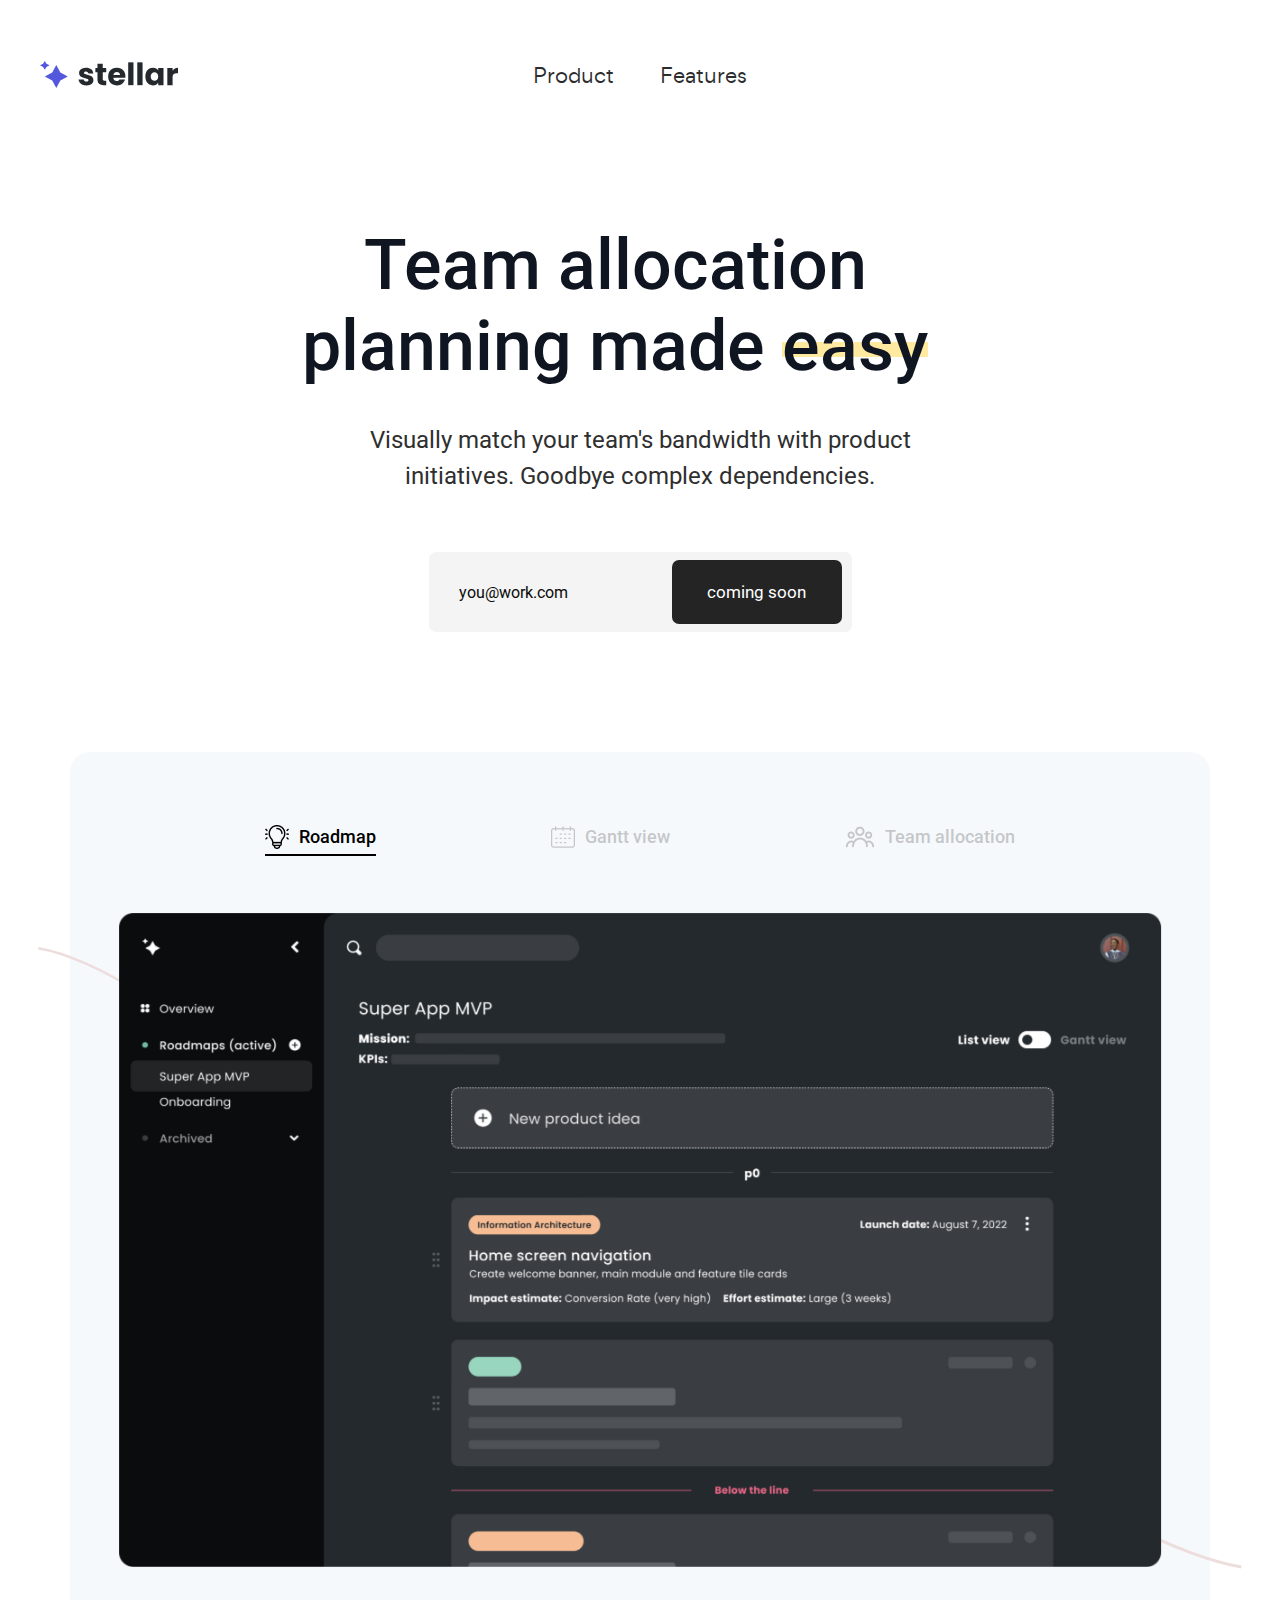
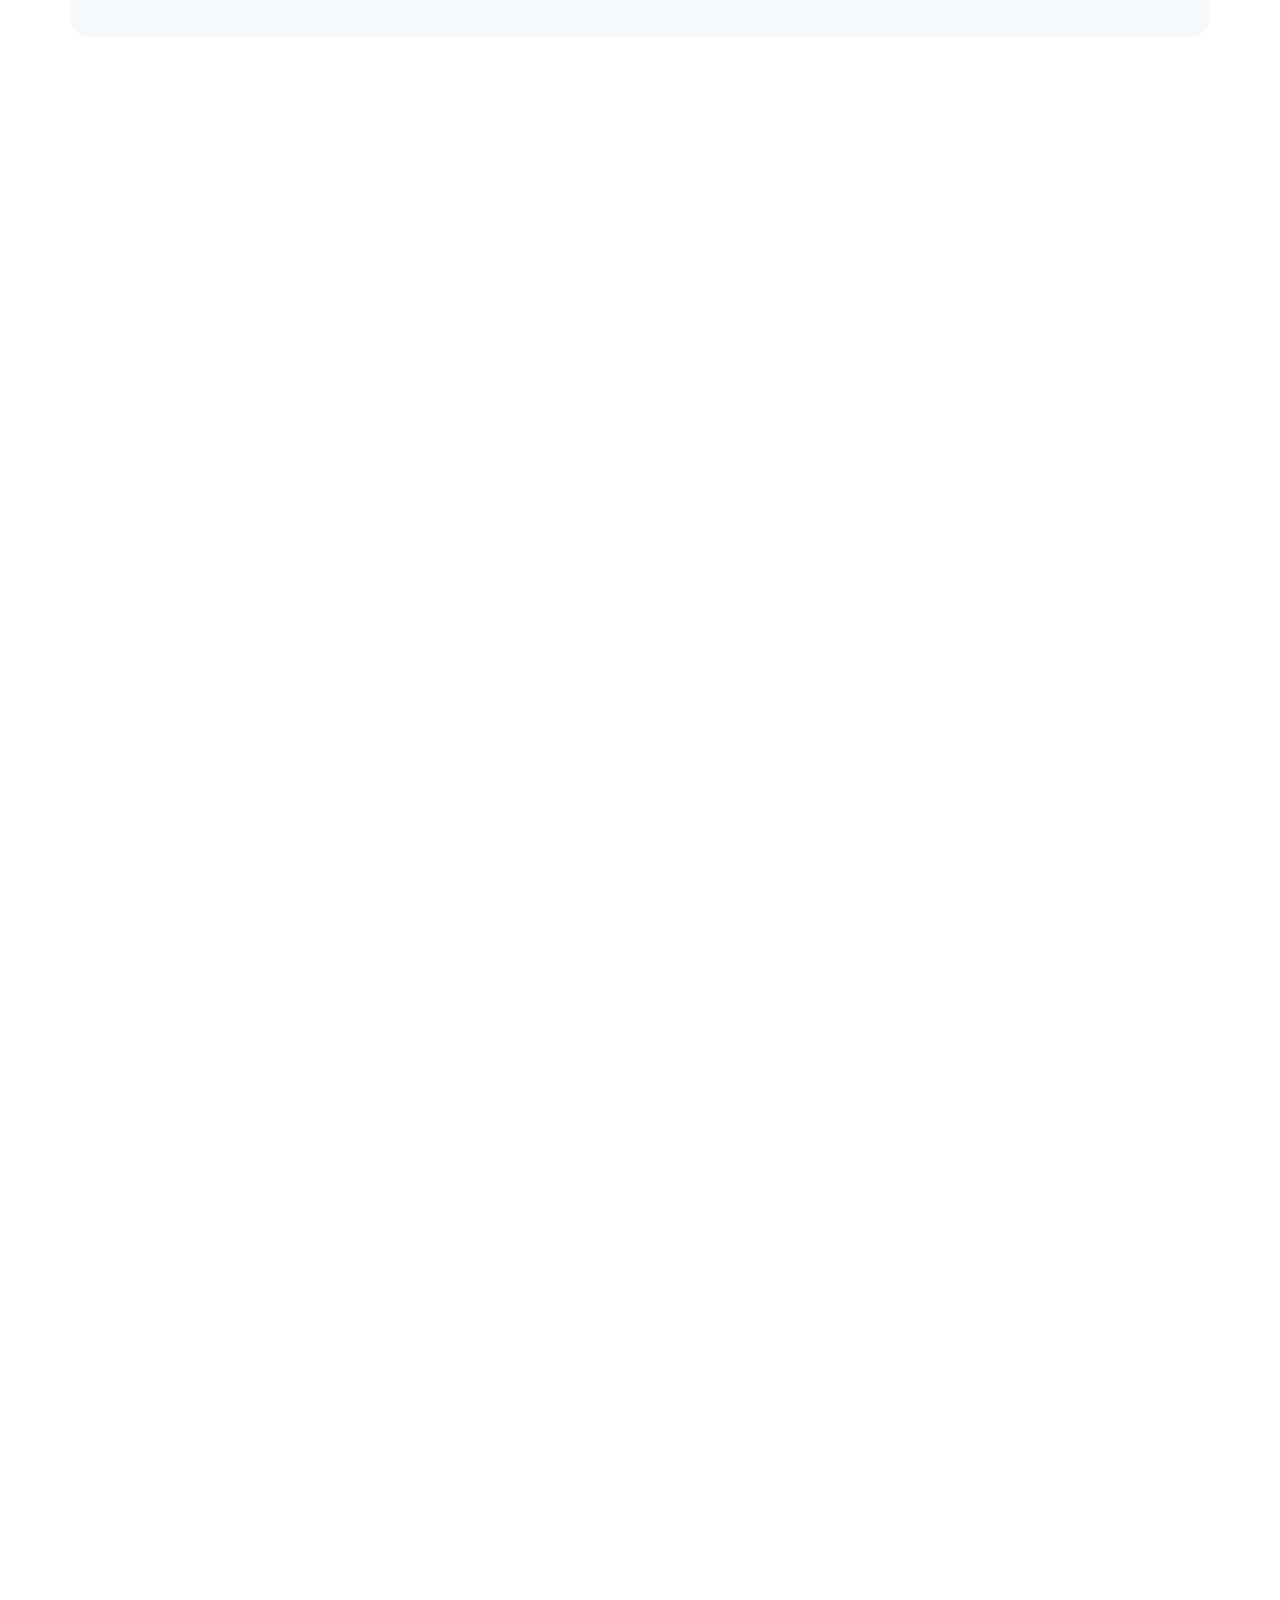
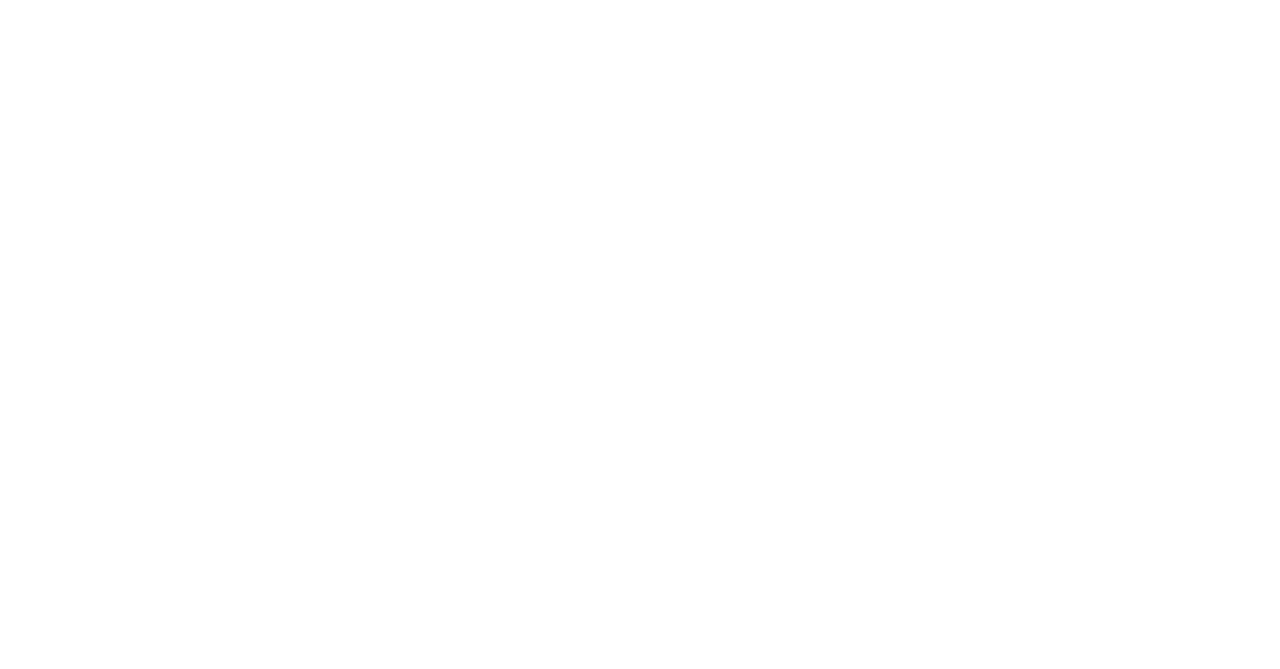
==== commit 43bff150: "[header change]" ====
--- a/index.html
+++ b/index.html
@@ -282,15 +282,15 @@
           </nav>
           <div class="right-widget">
             <ul class="d-flex align-items-center">
-              <li>
+              <!-- <li>
                 <a
-                  href="login.html"
+                  href="https://app.loudmangos.com/"
                   class="signIn-action d-flex align-items-center"
                 >
                   <img src="images/icon/52.svg" alt="" />
                   <span>login</span>
                 </a>
-              </li>
+              </li> -->
                
                   <!-- <div
                     class="dropdown-menu"
@@ -323,10 +323,10 @@
           <div class="row">
             <div class="col-lg-12 text-center">
               <h1 class="hero-heading">
-                Build better products <span>faster</span> 
+                Team allocation <br> planning made <span> easy</span>
               </h1>
               <p class="hero-sub-heading">
-                Focus on solving problems, not moving tickets.
+                Visually match your team's bandwidth with product <br> initiatives. Goodbye complex dependencies.
               </p>
 
               <div class="d-flex justify-content-center">
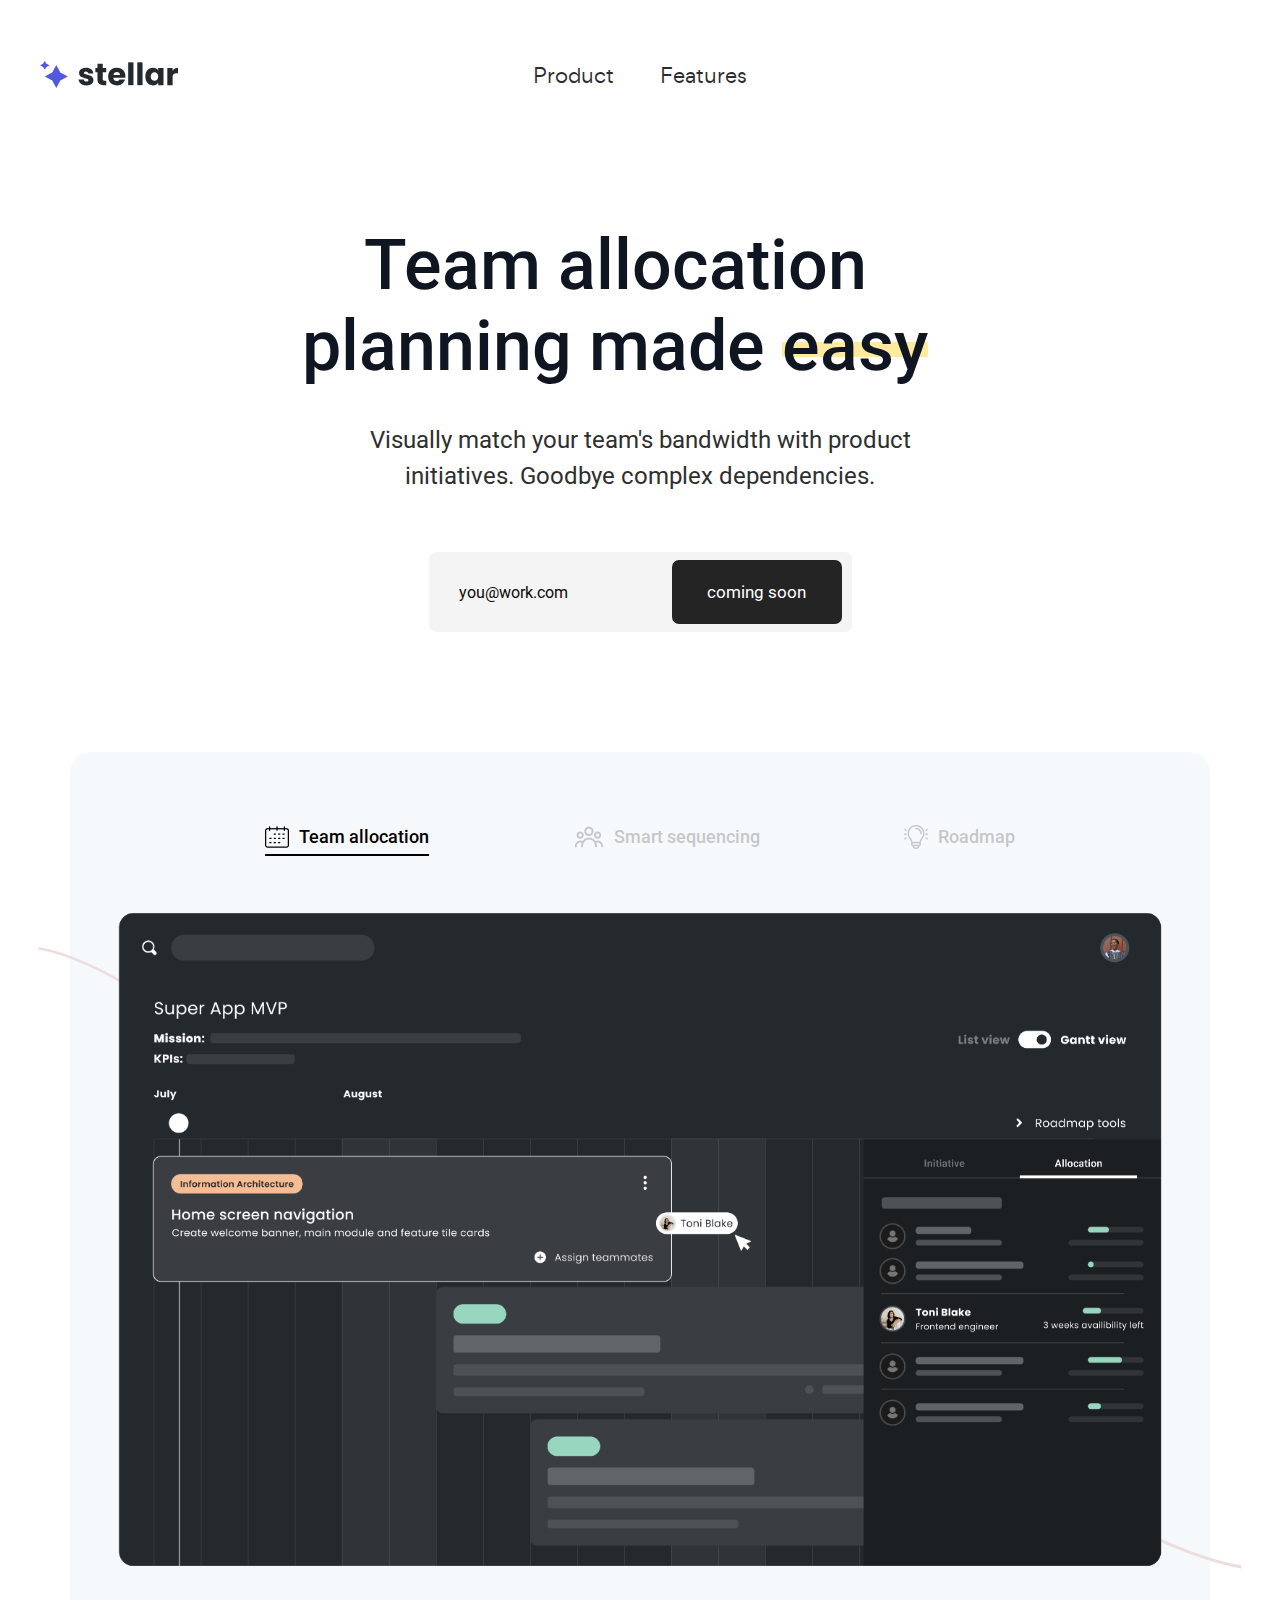
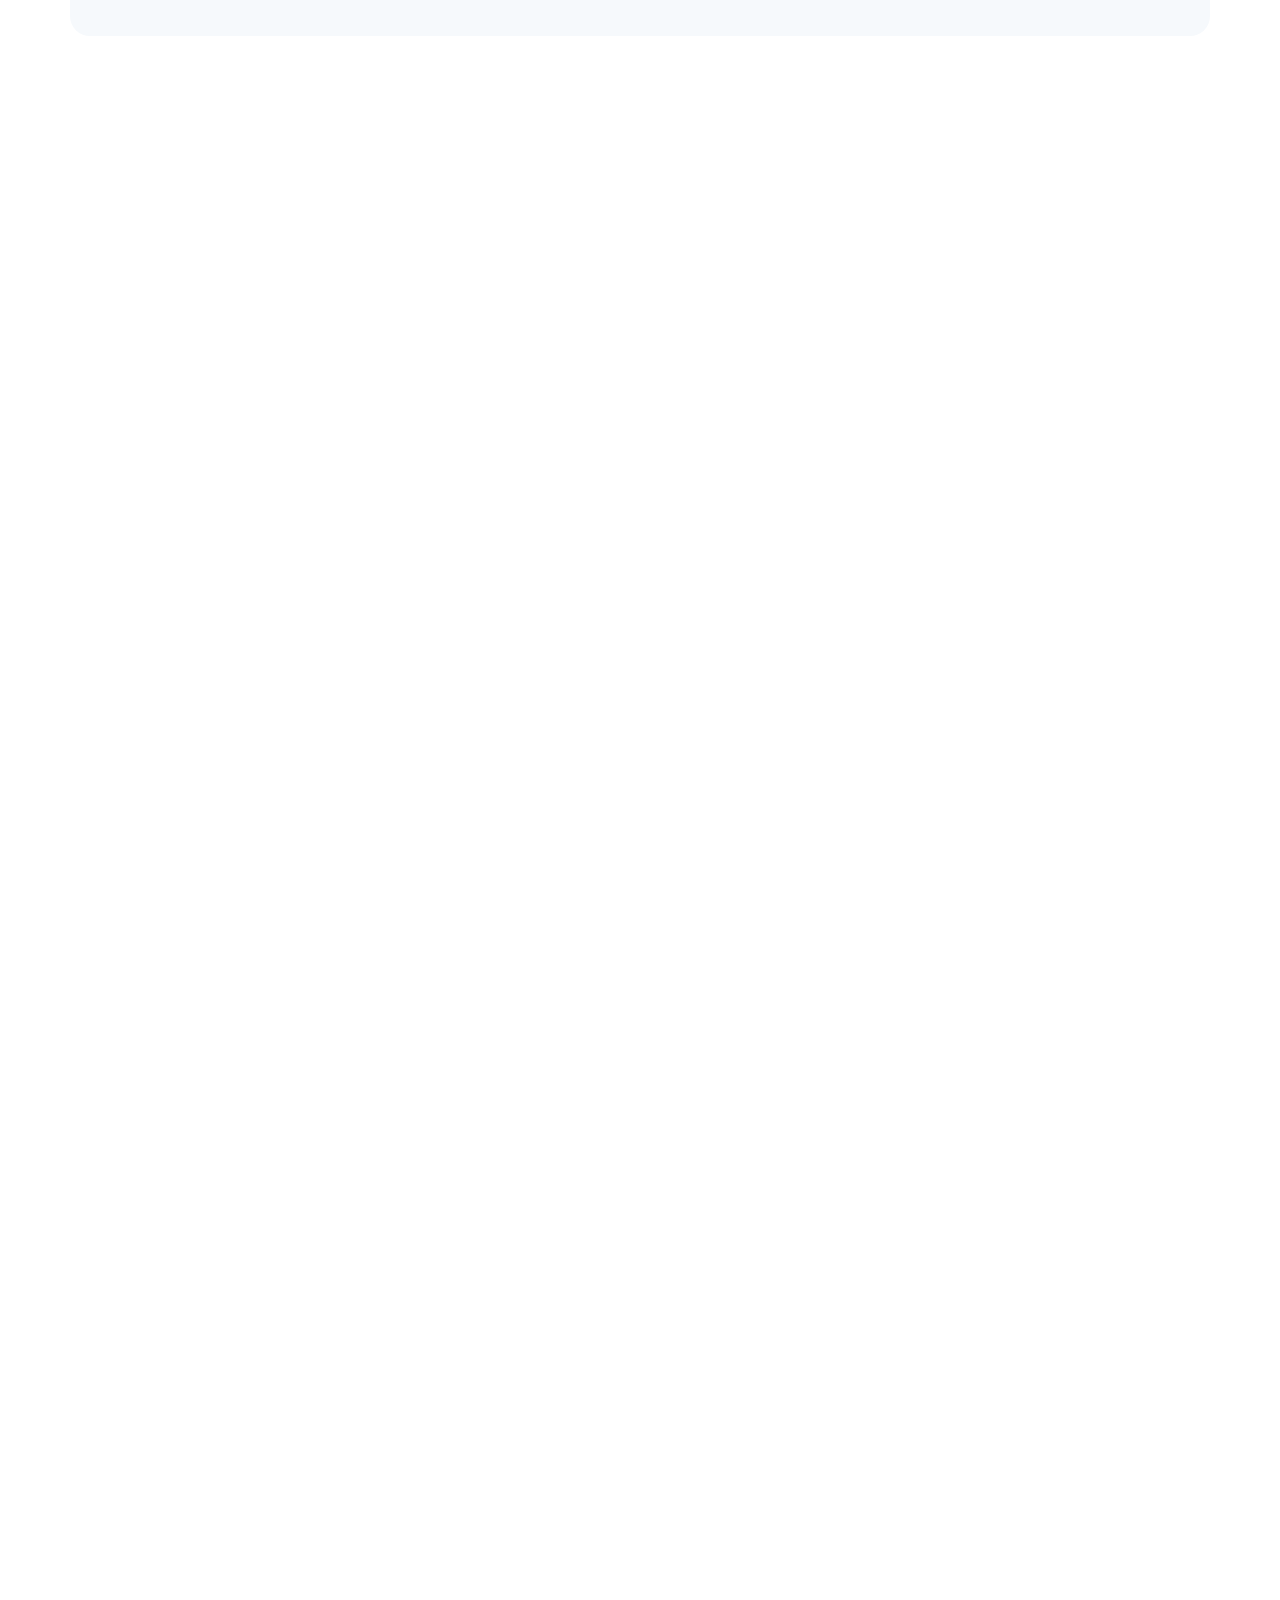
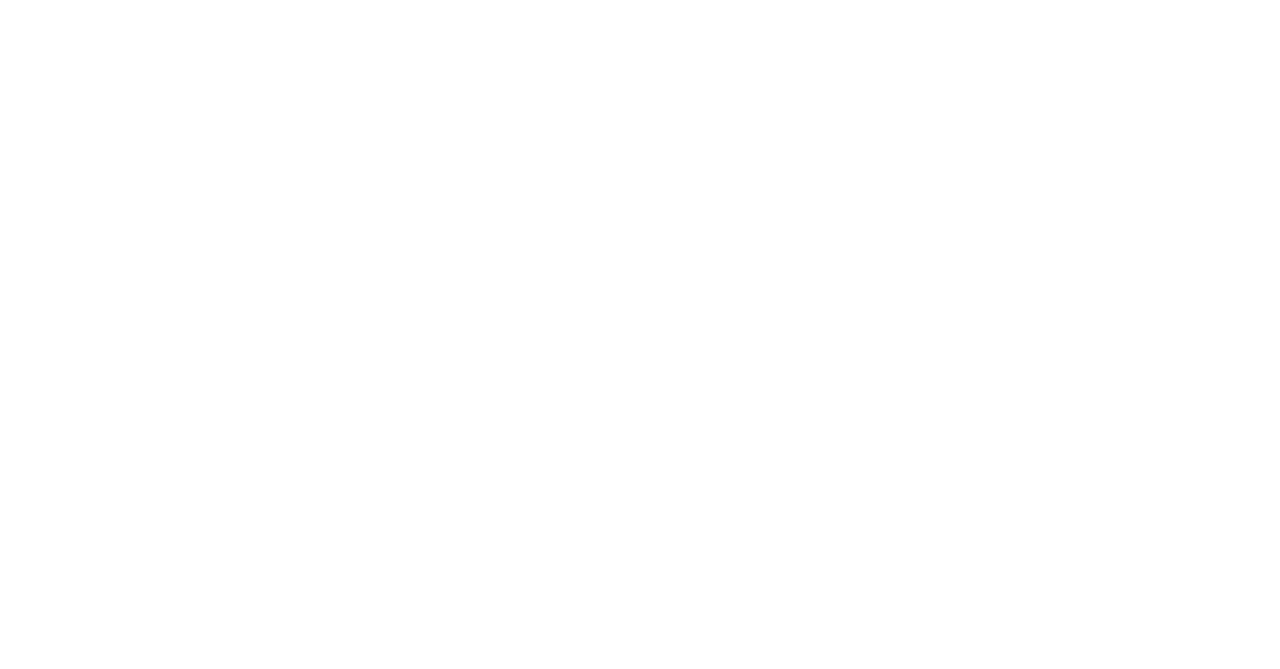
==== commit ea59941a: "[reorganize top section]" ====
--- a/index.html
+++ b/index.html
@@ -365,21 +365,22 @@
                         data-slide-to="0"
                         class="active"
                       >
-                        <div class="d-flex align-items-center">
-                          <img src="images/icon/idea (1).png" alt="" />
-                          <p>Roadmap</p>
-                        </div>
-                      </li>
-                      <li data-target="#screenSlider" data-slide-to="1">
-                        <div class="d-flex align-items-center">
-                          <img src="images/icon/calendar (1).png" alt="" />
-                          <p>Gantt view</p>
-                        </div>
-                      </li>
-                      <li data-target="#screenSlider" data-slide-to="2">
-                        <div class="d-flex align-items-center">
-                          <img src="images/icon/group.png" alt="" />
-                          <p>Team allocation</p>
+                      <div class="d-flex align-items-center">
+                        <img src="images/icon/calendar (1).png" alt="" />
+                        <p>Team allocation</p>
+                      </div>
+                    </li>
+                    <li data-target="#screenSlider" data-slide-to="1">
+                      <div class="d-flex align-items-center">
+                        <img src="images/icon/group.png" alt="" />
+                        <p>Smart sequencing</p>
+                      </div>
+                    </li>
+                    <li data-target="#screenSlider" data-slide-to="2">
+                      <div class="d-flex align-items-center">
+                        <img src="images/icon/idea (1).png" alt="" />
+                        <p>Roadmap</p>
+
                         </div>
                       </li>
                     </ol>
@@ -389,13 +390,6 @@
                   <div class="row justify-content-center">
                     <div class="col-11">
                       <div class="carousel-item active">
-                        <img
-                          src="images/assets/Roadmap v2.png"
-                          alt=""
-                          class="m-auto"
-                        />
-                      </div>
-                      <div class="carousel-item">
                         <img
                           src="images/assets/Gantt view.png"
                           alt=""
@@ -405,6 +399,13 @@
                       <div class="carousel-item">
                         <img
                           src="images/assets/Allocation.png"
+                          alt=""
+                          class="m-auto"
+                        />
+                      </div>
+                      <div class="carousel-item">
+                        <img
+                          src="images/assets/Roadmap v2.png"
                           alt=""
                           class="m-auto"
                         />
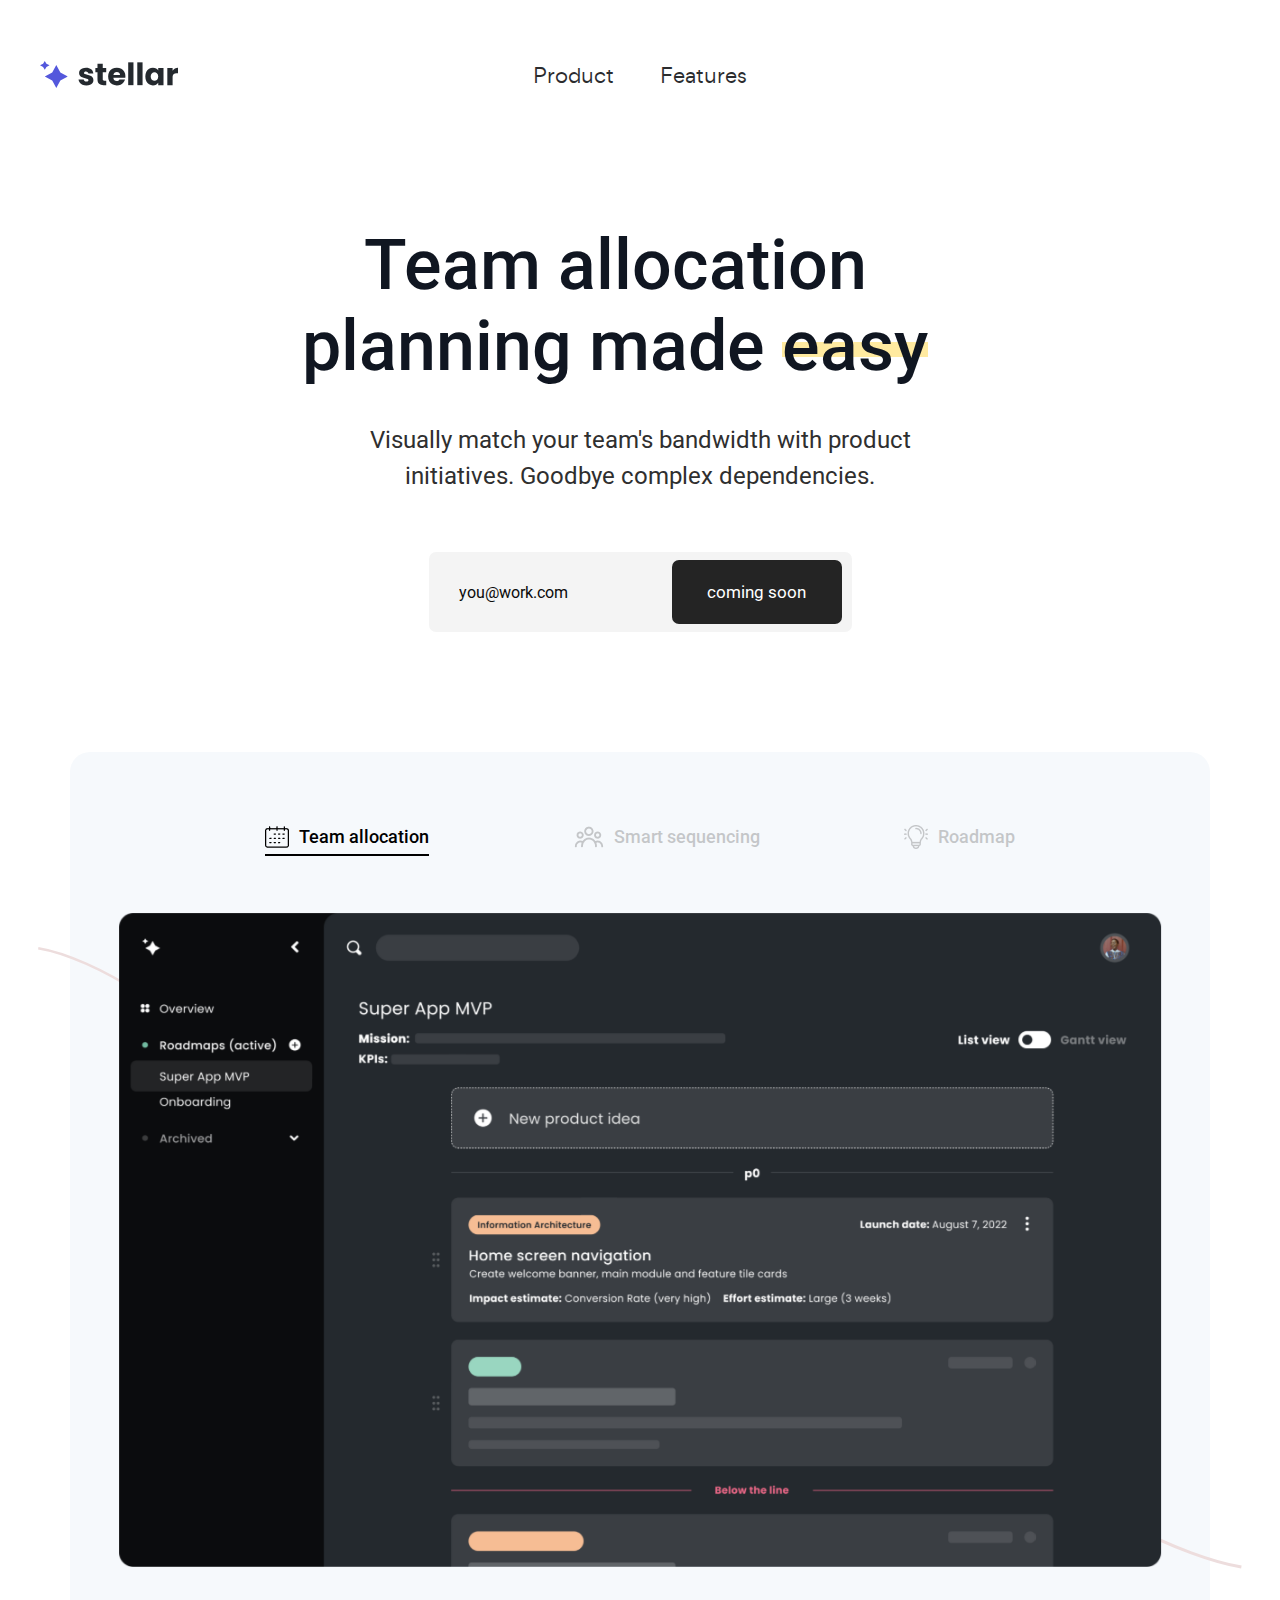
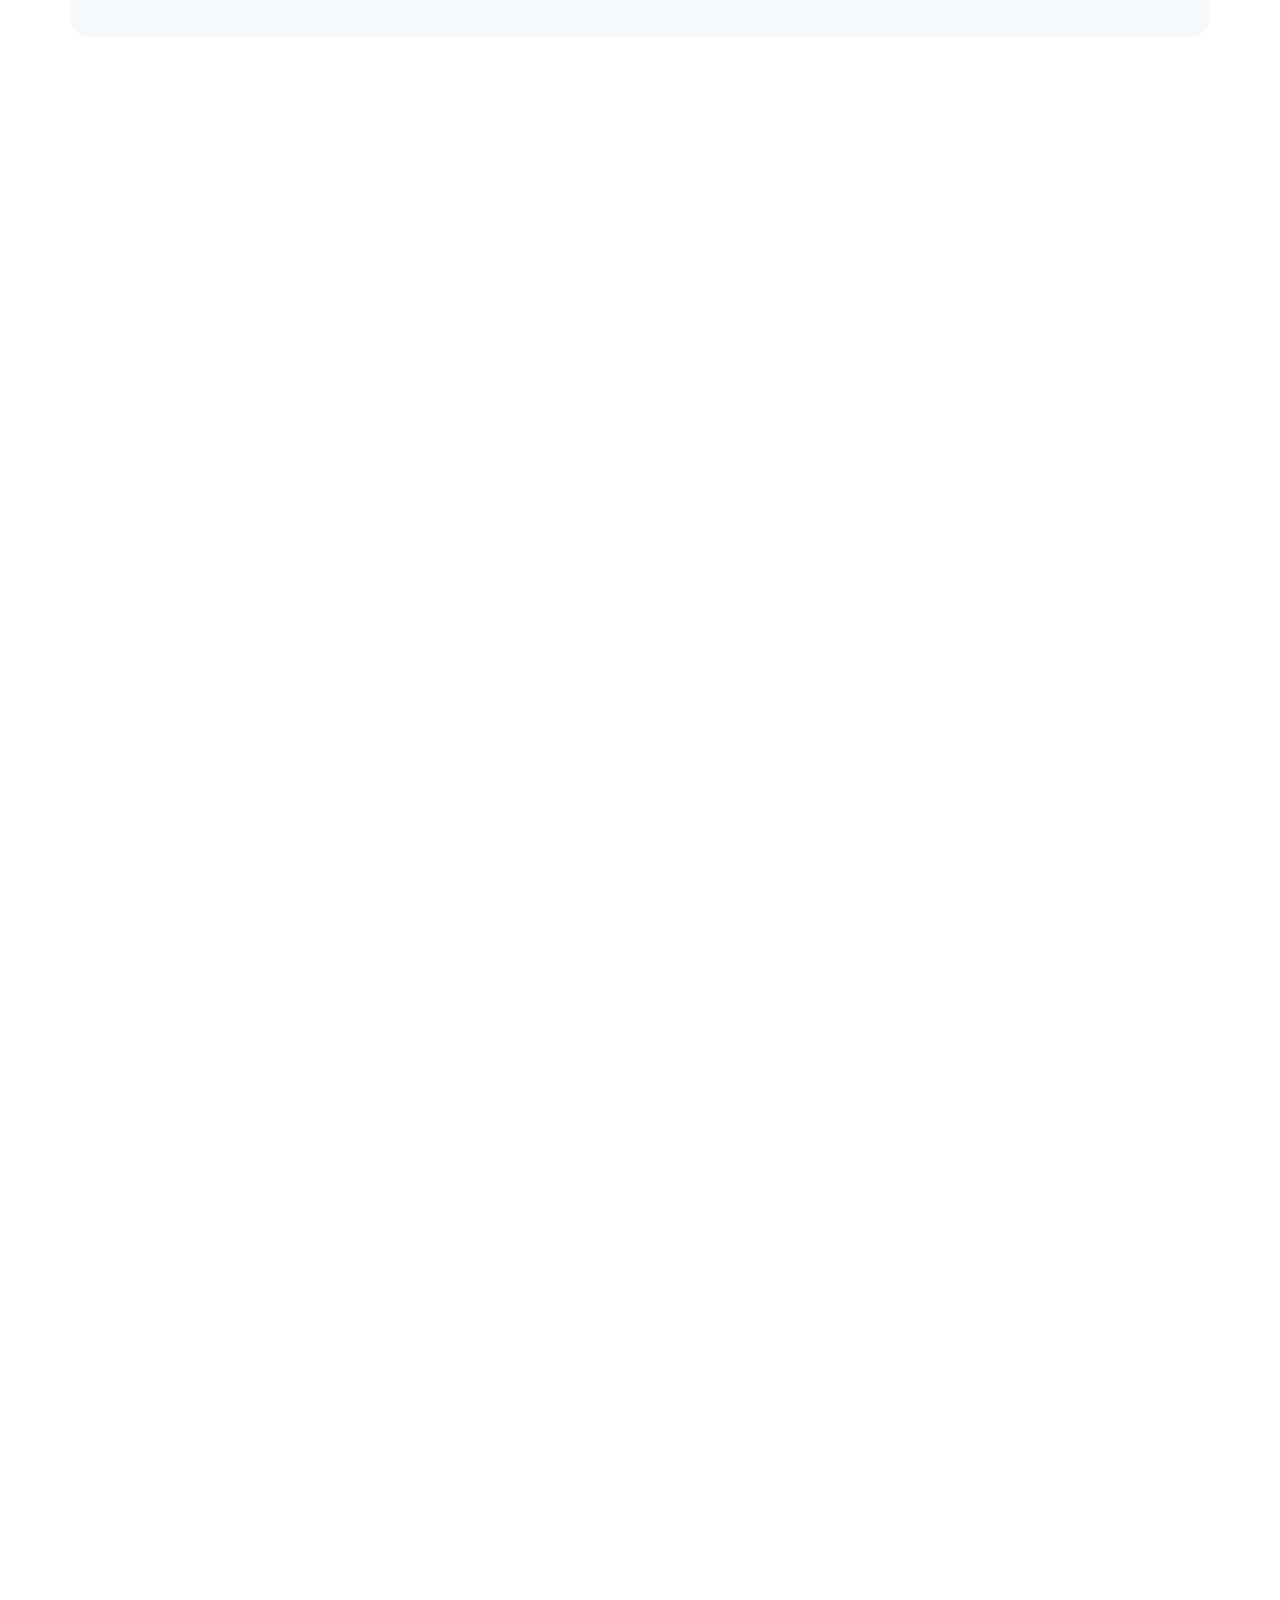
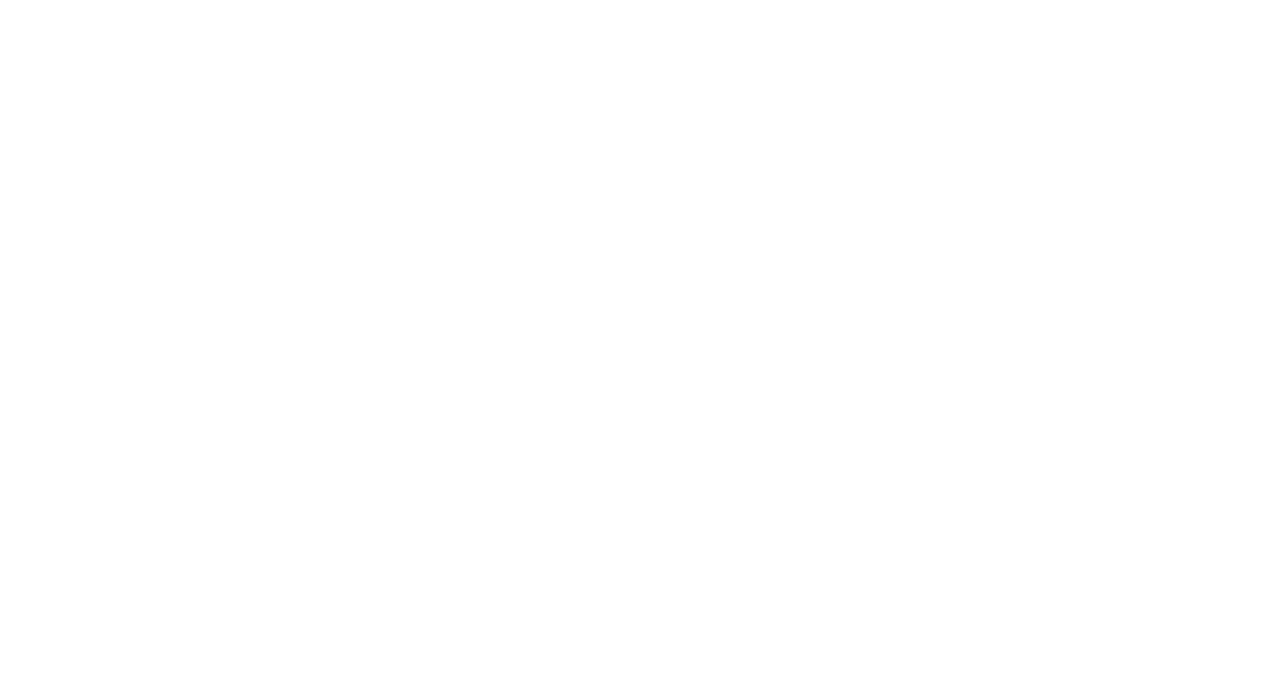
==== commit 22c57ed3: "[centering value props]" ====
--- a/index.html
+++ b/index.html
@@ -391,7 +391,7 @@
                     <div class="col-11">
                       <div class="carousel-item active">
                         <img
-                          src="images/assets/Gantt view.png"
+                          src="images/assets/Roadmap v2.png"
                           alt=""
                           class="m-auto"
                         />
@@ -439,21 +439,85 @@
                 data-aos-duration="1200"
               >
                 <div class="text-wrapper">
-                  <h6>Product strategy</h6>
-                  <h3 class="title">Make your roadmap <span>matter.</span></h3>
+                  <h6>TEAM ALLOCATION</h6>
+                  <h3 class="title">     Maximize your team's <span>output.</span></h3>
                   <p>
-                    Focus on "the why" with fields that tie back to your team's goals and KPIs. 
-                    Interactive list view to prioritize initiatives and update plans as needed.
+                    Eliminate the mental tetris. Easily match your team members to initiatives based on their skills. Calculate remaining bandwidth with PTO and other conflicts in mind. 
                   </p>
                 
                 </div>
                 <!-- /.text-wrapper -->
               </div>
               <div
-                class="col-lg-5"
+              class="col-lg-6"
+              data-aos="fade-left"
+              data-aos-duration="1200">
+                <img src="images/assets/AllocationVPv2.png" alt="" />
+              </div>
+
+              </div>
+
+            
+          <!-- /.block-style-eighteen -->
+          <div class="block-style-eighteen mt-200 pt-50 md-mt-80">
+            <div class="row align-items-center">
+              <div
+                class="col-lg-7 order-lg-last pl-md-3"
+                data-aos="fade-left"
+                data-aos-duration="1200">
+                <div class="text-wrapper">
+                  <h6>SEQUENCING</h6>
+                  <h3 class="title">
+                    Smart <span> sequencing </span> <br> over time <br />
+                  </h3>
+                  <p>
+                    Visualize dependencies and see resource recommendations based on an individual's bandwidth.
+                  </p>
+                </div>
+                <!-- /.text-wrapper -->
+              </div>
+              <div
+              class="col-lg-5"
+              data-aos="fade-right"
+              data-aos-duration="1200"
+              style="padding-right: 3em;">
+              <div class="row justify-content-md-left">
+                            <div class="row justify-content-center">
+                <img src="images/assets/SmartAllocationVP.png" alt="" />
+                </div>
+              </div>
+            </div>
+          </div>
+            </div>
+          </div>
+          <!-- /.block-style-eighteen -->
+
+          <div class="block-style-eighteen mt-200 pt-50 md-mt-80">
+            <div class="row align-items-center">
+              <div
+                class="col-lg-7"
+                data-aos="fade-right"
+                data-aos-duration="1200"
+                
+              >
+                <div class="text-wrapper">
+                  <h6>PRODUCT ROADMAP</h6>
+        
+                  <h3 class="title">
+                    <span>Interactive</span> product roadmap
+                     <span></span>
+                  </h3>
+                  <p>
+                    List view to easily add and prioritize initiatives as needed.
+                  </p>
+                </div>
+                <!-- /.text-wrapper -->
+              </div>
+              <div
+                class="col-lg-5 ps-md-3"
                 data-aos="fade-left"
                 data-aos-duration="1500"
-                style="padding-left: 5em;"> 
+                >
                 <div class="row justify-content-center">
                 <div class="screen-holder-two">
                   <img src="images/assets/RoadmapVPv4.png" alt="" />
@@ -467,74 +531,6 @@
               </div>
               </div>
 
-            
-          <!-- /.block-style-eighteen -->
-          <div class="block-style-eighteen mt-200 pt-50 md-mt-80">
-            <div class="row align-items-center">
-              <div
-                class="col-lg-7 order-lg-last"
-                data-aos="fade-left"
-                data-aos-duration="1200"
-                style="padding-left: 5em;">
-                <div class="text-wrapper">
-                  <h6>timelines</h6>
-                  <h3 class="title">
-                    Envision <span> progress </span> <br> over time <br />
-                  </h3>
-                  <p>
-                    Autogenerated and interactive timeline view of your plans. Bring clarity to your roadmap by visualizing 
-                   launch dates and team assignments. 
-                  </p>
-                </div>
-                <!-- /.text-wrapper -->
-              </div>
-              <div
-              class="col-lg-5"
-              data-aos="fade-right"
-              data-aos-duration="1200"
-              style="padding-right: 3em;">
-              <div class="row justify-content-md-left">
-                            <div class="row justify-content-center">
-                <img src="images/assets/GanttVP.png" alt="" />
-                </div>
-              </div>
-            </div>
-          </div>
-            </div>
-          </div>
-          <!-- /.block-style-eighteen -->
-
-          <div class="block-style-eighteen mt-200 pt-50 md-mt-80">
-            <div class="row align-items-center">
-              <div
-                class="col-lg-5"
-                data-aos="fade-right"
-                data-aos-duration="1200"
-                
-              >
-                <div class="text-wrapper">
-                  <h6>team allocation</h6>
-        
-                  <h3 class="title">
-                    Maximize your team's 
-                     <span>output.</span>
-                  </h3>
-                  <p>
-                    Eliminate the mental tetris. Easily match your team members to initiatives based on their skills. 
-                    Calculate remaining bandwidth with PTO and other conflicts in mind. 
-                  </p>
-                </div>
-                <!-- /.text-wrapper -->
-              </div>
-              <div
-                class="col-lg-7"
-                data-aos="fade-left"
-                data-aos-duration="1200">
-                  <img src="images/assets/AllocationVPv2.png" alt="" />
-                </div>
-              </div>
-            </div>
-          </div>
           <!-- /.block-style-eighteen -->
         </div>
       </div>
@@ -937,7 +933,7 @@
                       ></a>
                     </li>
                   </ul>
-                </div> --> 
+                </div>  -->
                 <div class="col-lg-4 order-lg-2 mb-20">
                   <p class="copyright text-center">
                     Copyright @2022 Stellar Apps Inc.
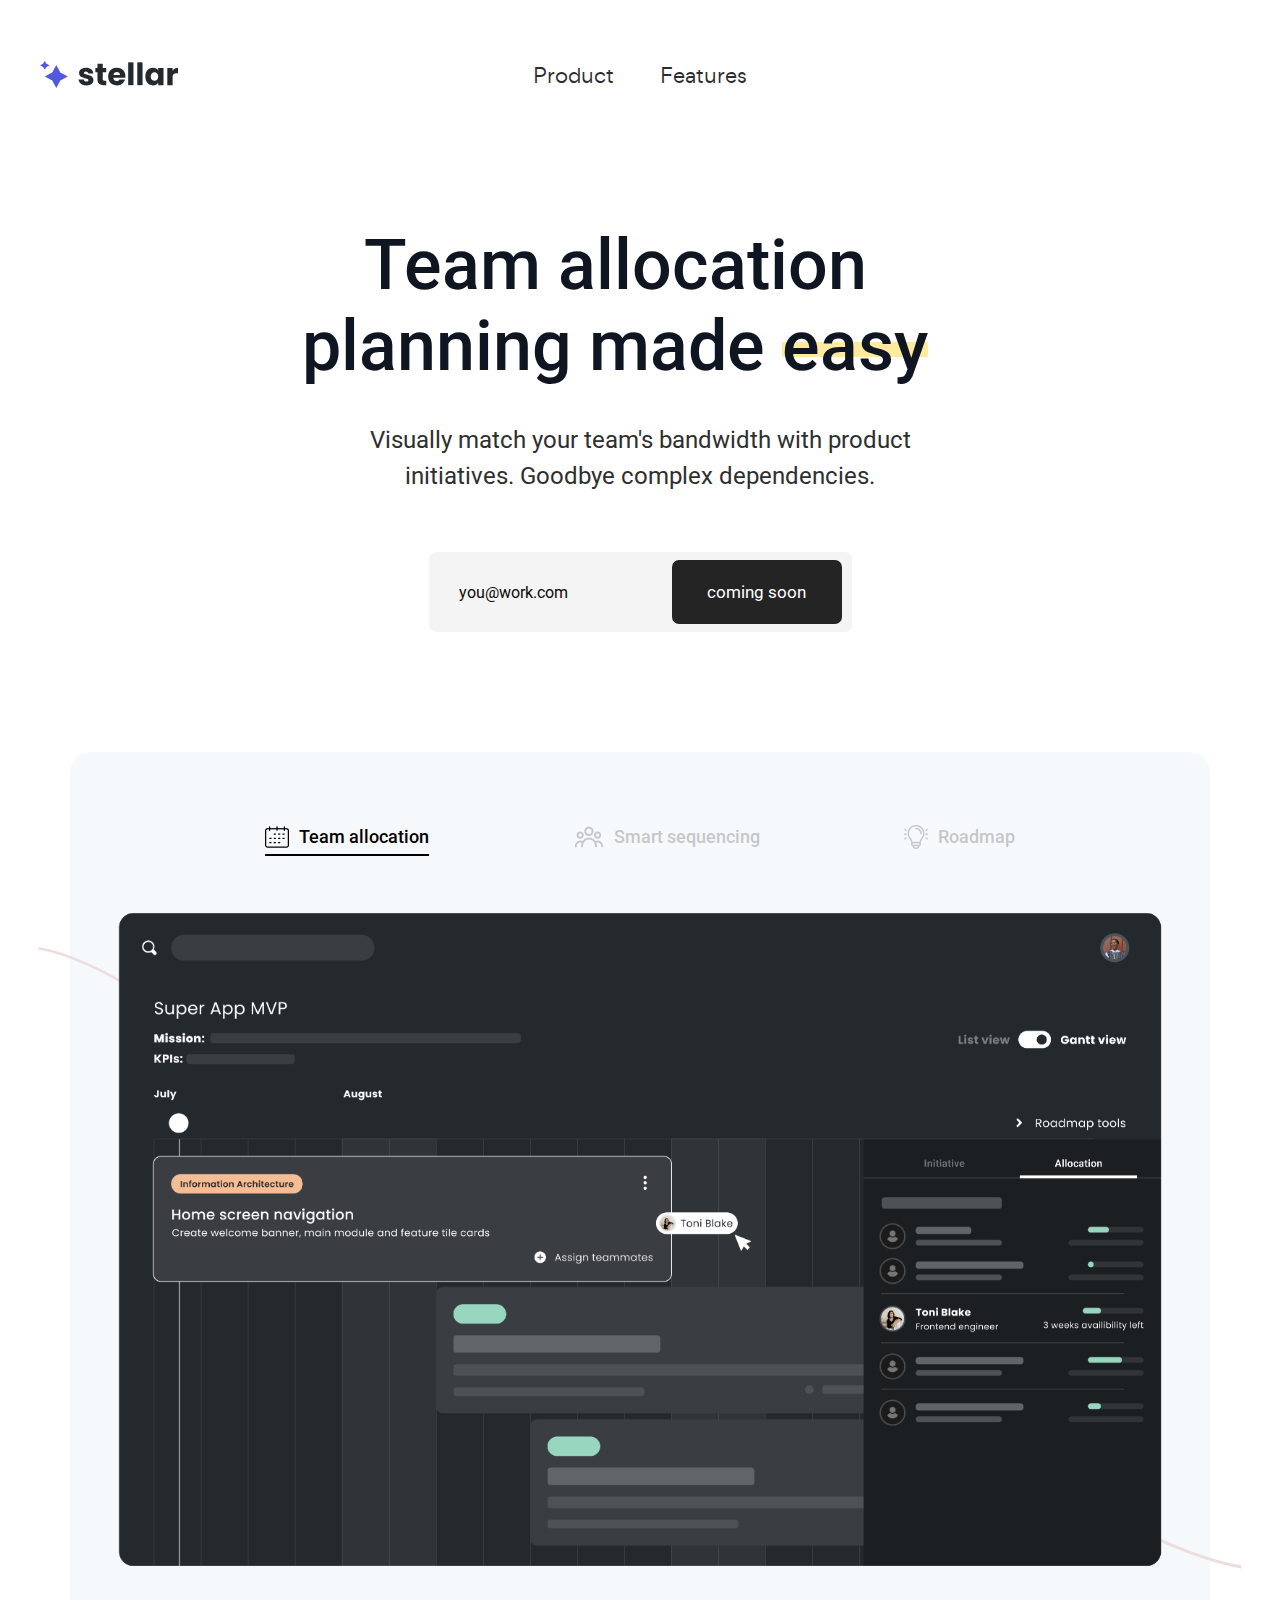
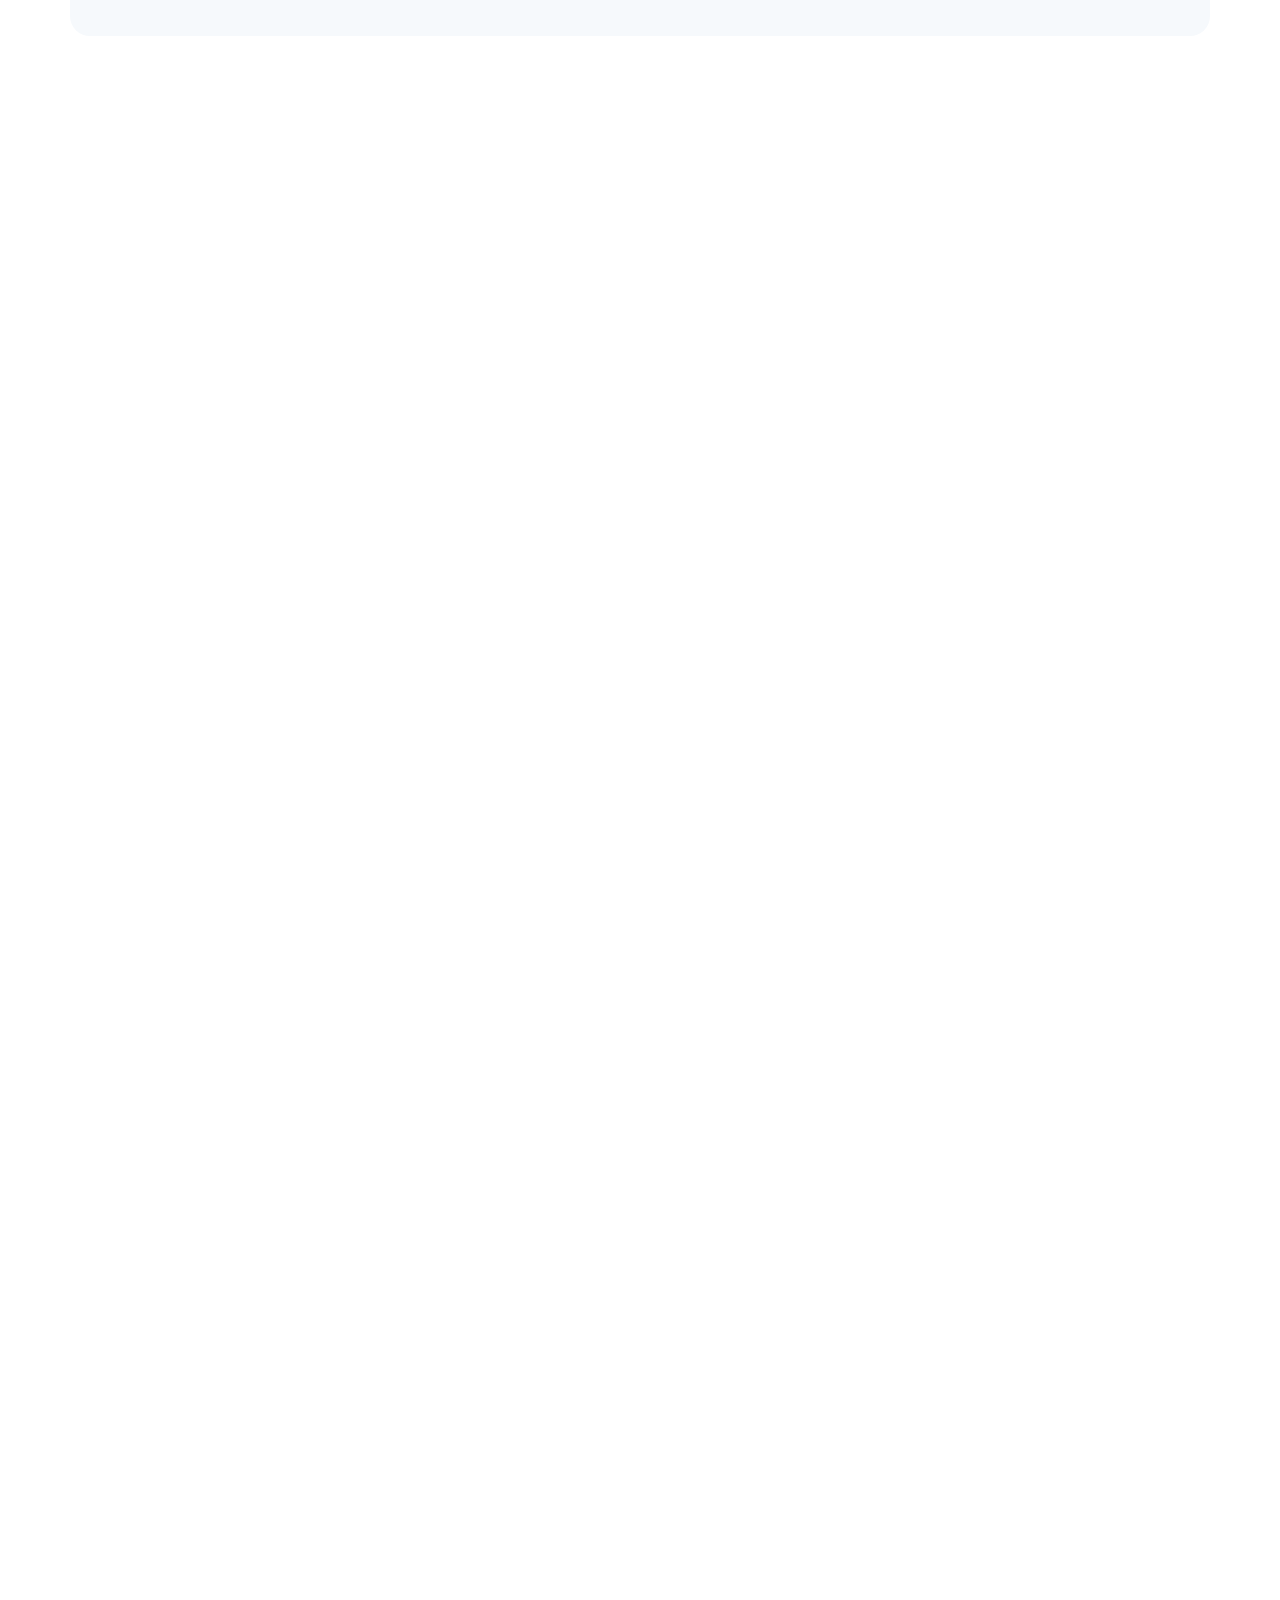
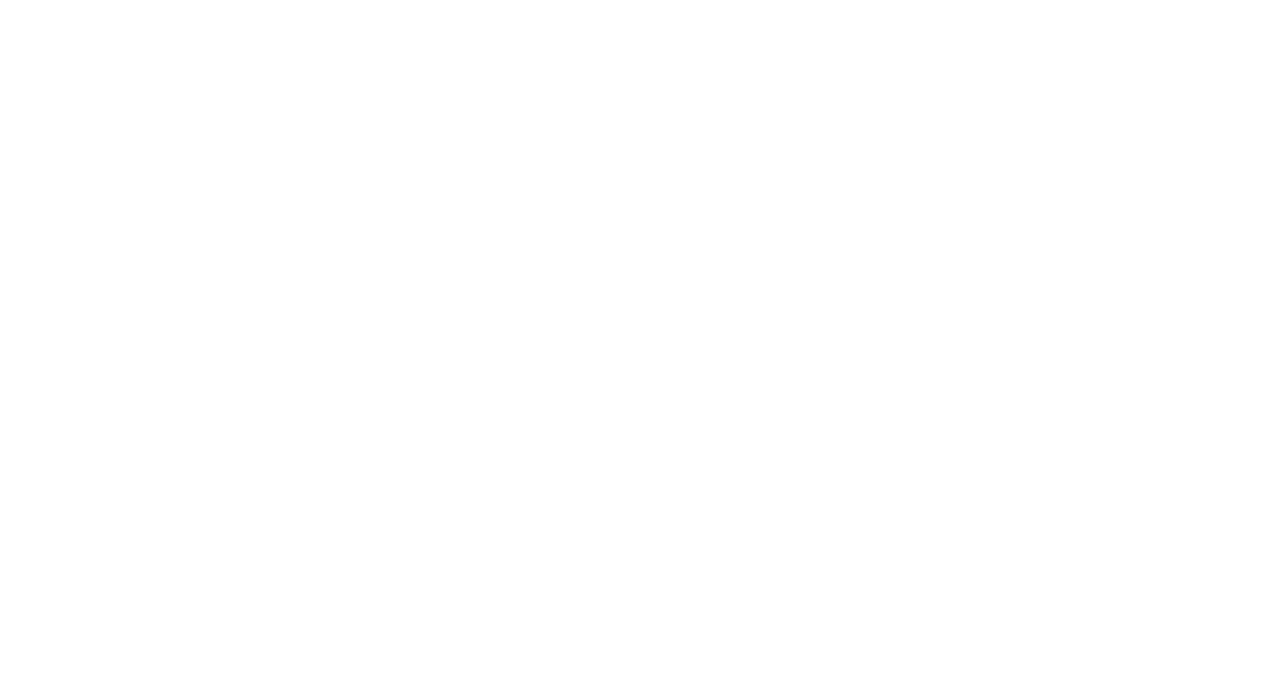
==== commit 0122791c: "[added gantt view image to top]" ====
--- a/index.html
+++ b/index.html
@@ -391,7 +391,7 @@
                     <div class="col-11">
                       <div class="carousel-item active">
                         <img
-                          src="images/assets/Roadmap v2.png"
+                          src="images/assets/Gantt view.png"
                           alt=""
                           class="m-auto"
                         />
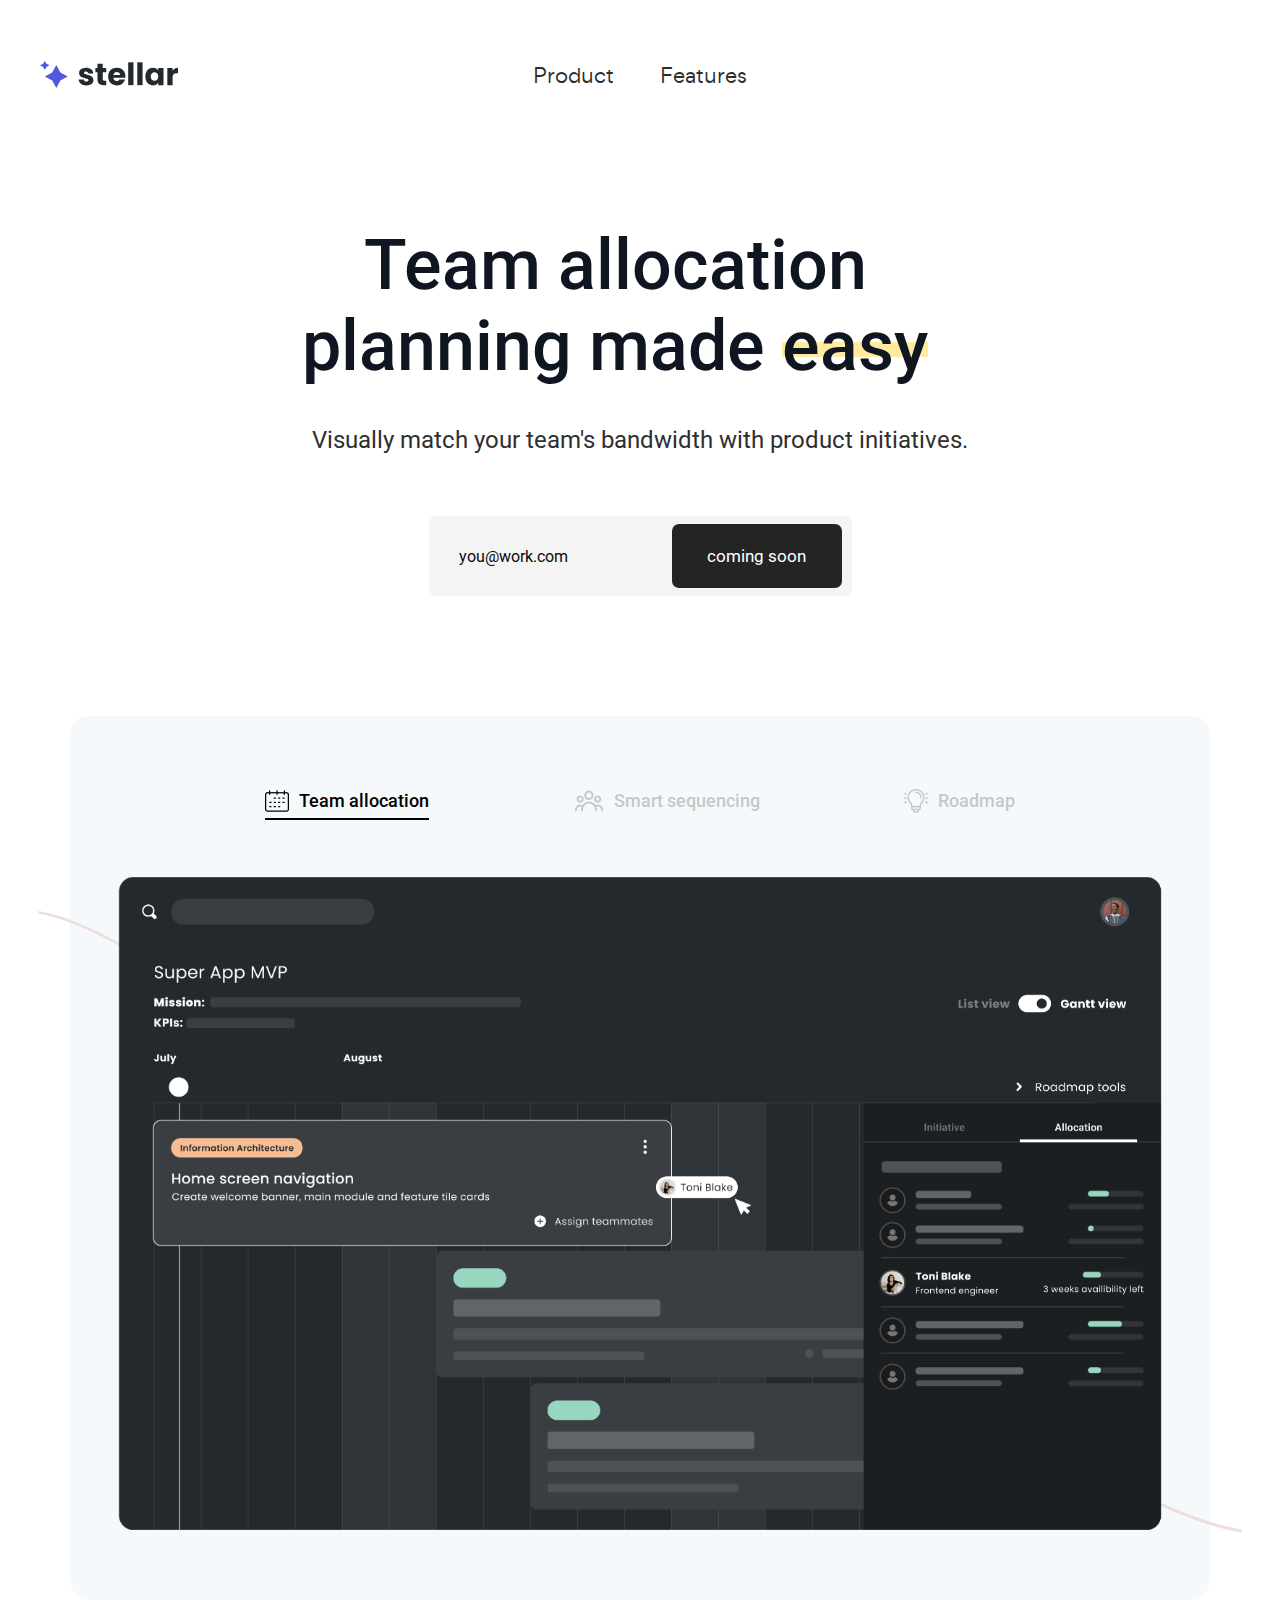
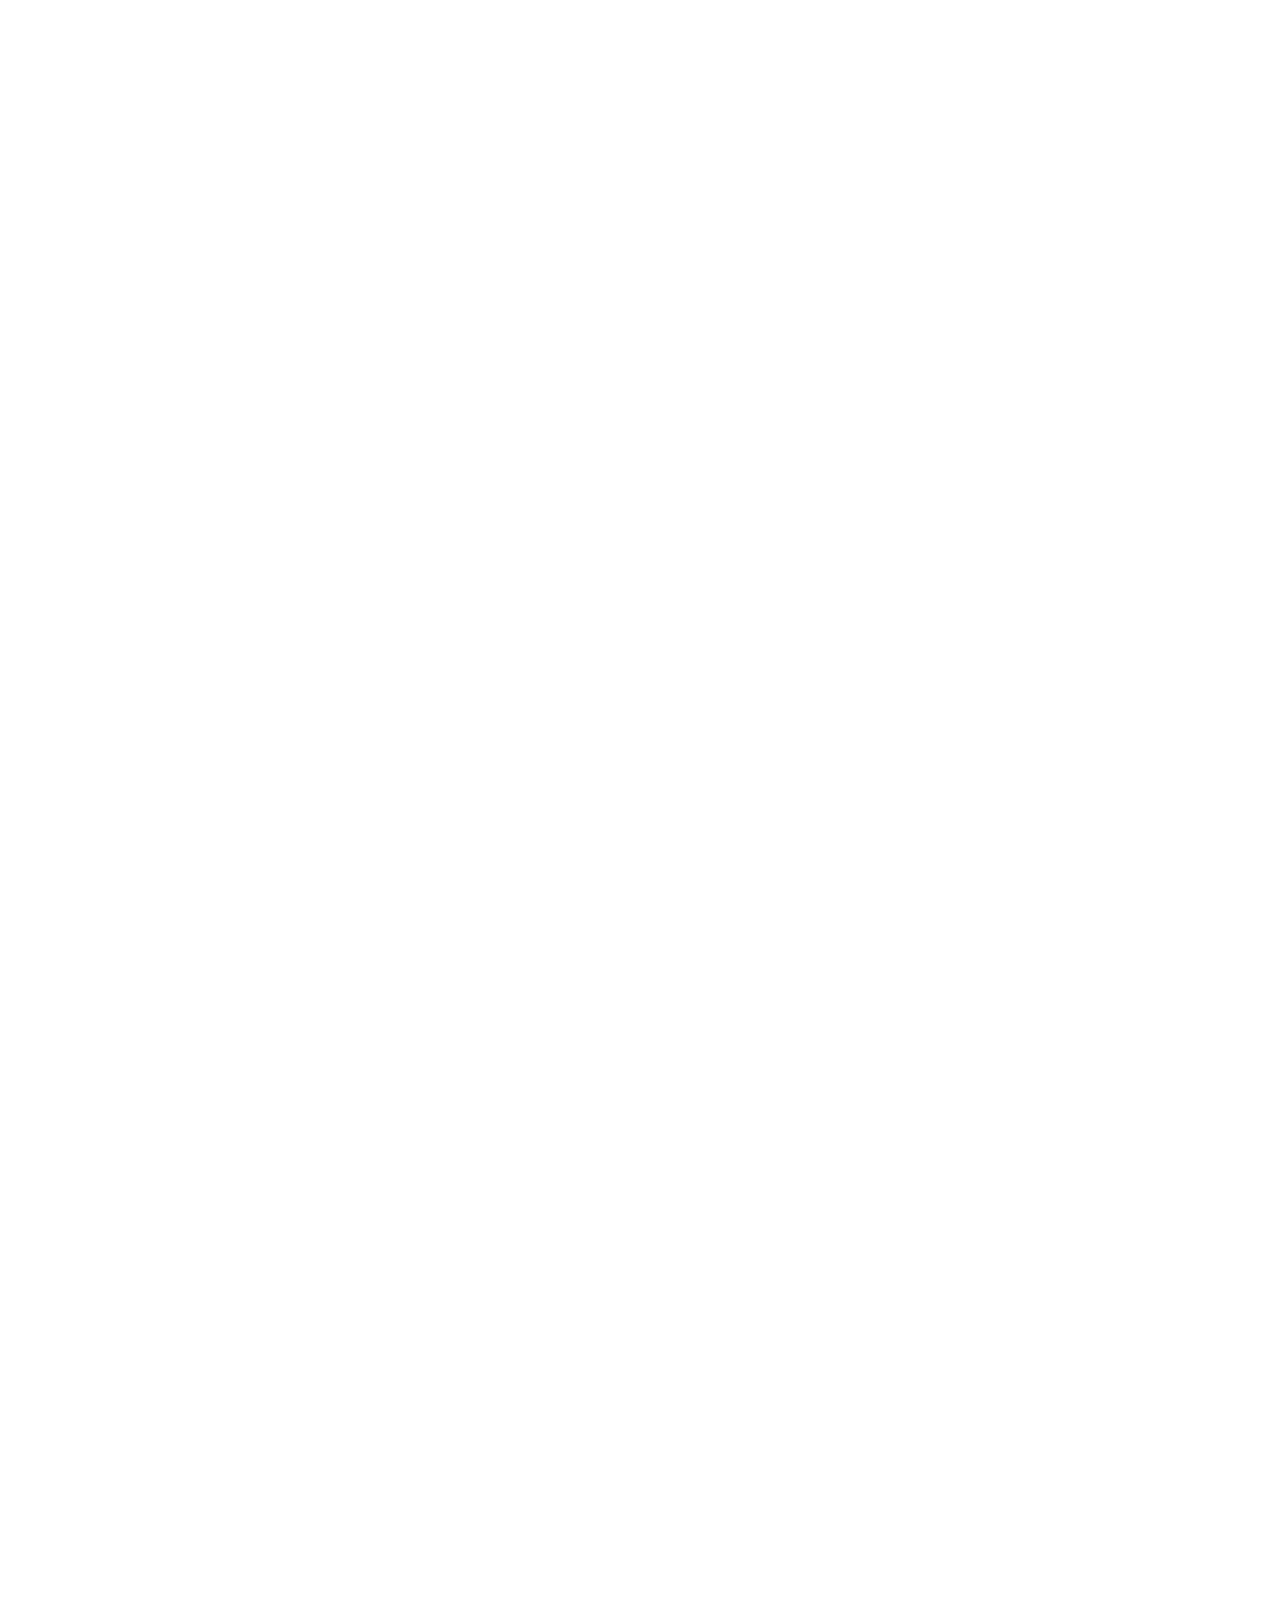
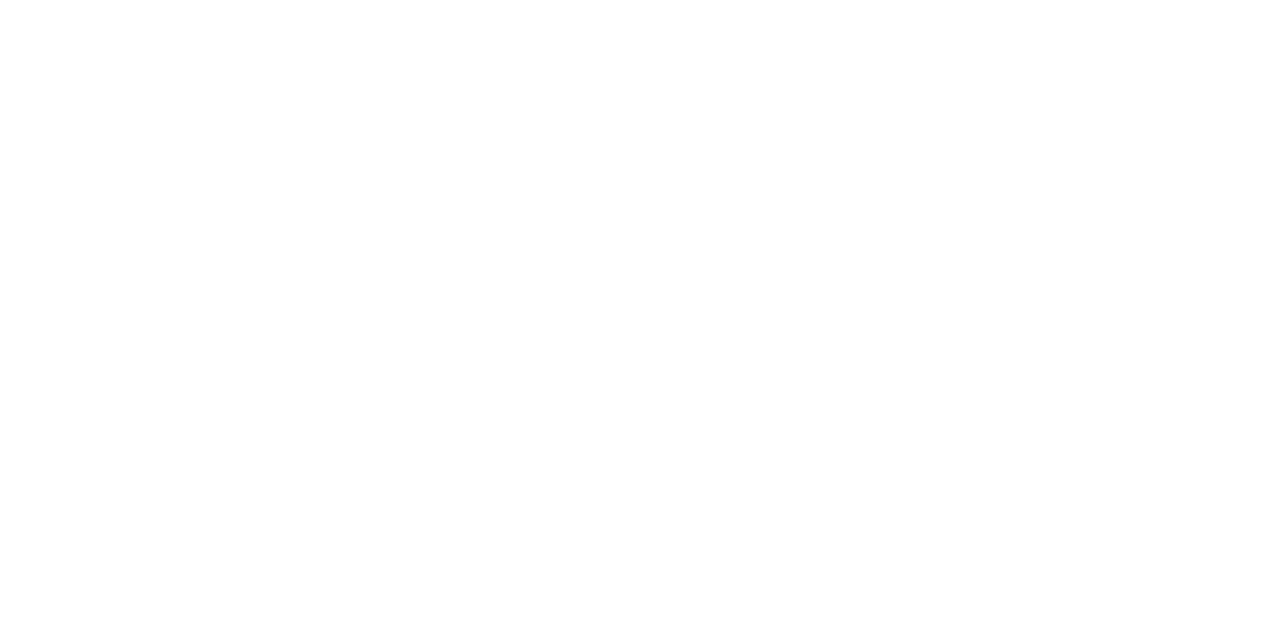
==== commit 23d86f39: "{subhead line break]" ====
--- a/index.html
+++ b/index.html
@@ -326,7 +326,7 @@
                 Team allocation <br> planning made <span> easy</span>
               </h1>
               <p class="hero-sub-heading">
-                Visually match your team's bandwidth with product <br> initiatives. Goodbye complex dependencies.
+                Visually match your team's bandwidth with product initiatives.
               </p>
 
               <div class="d-flex justify-content-center">
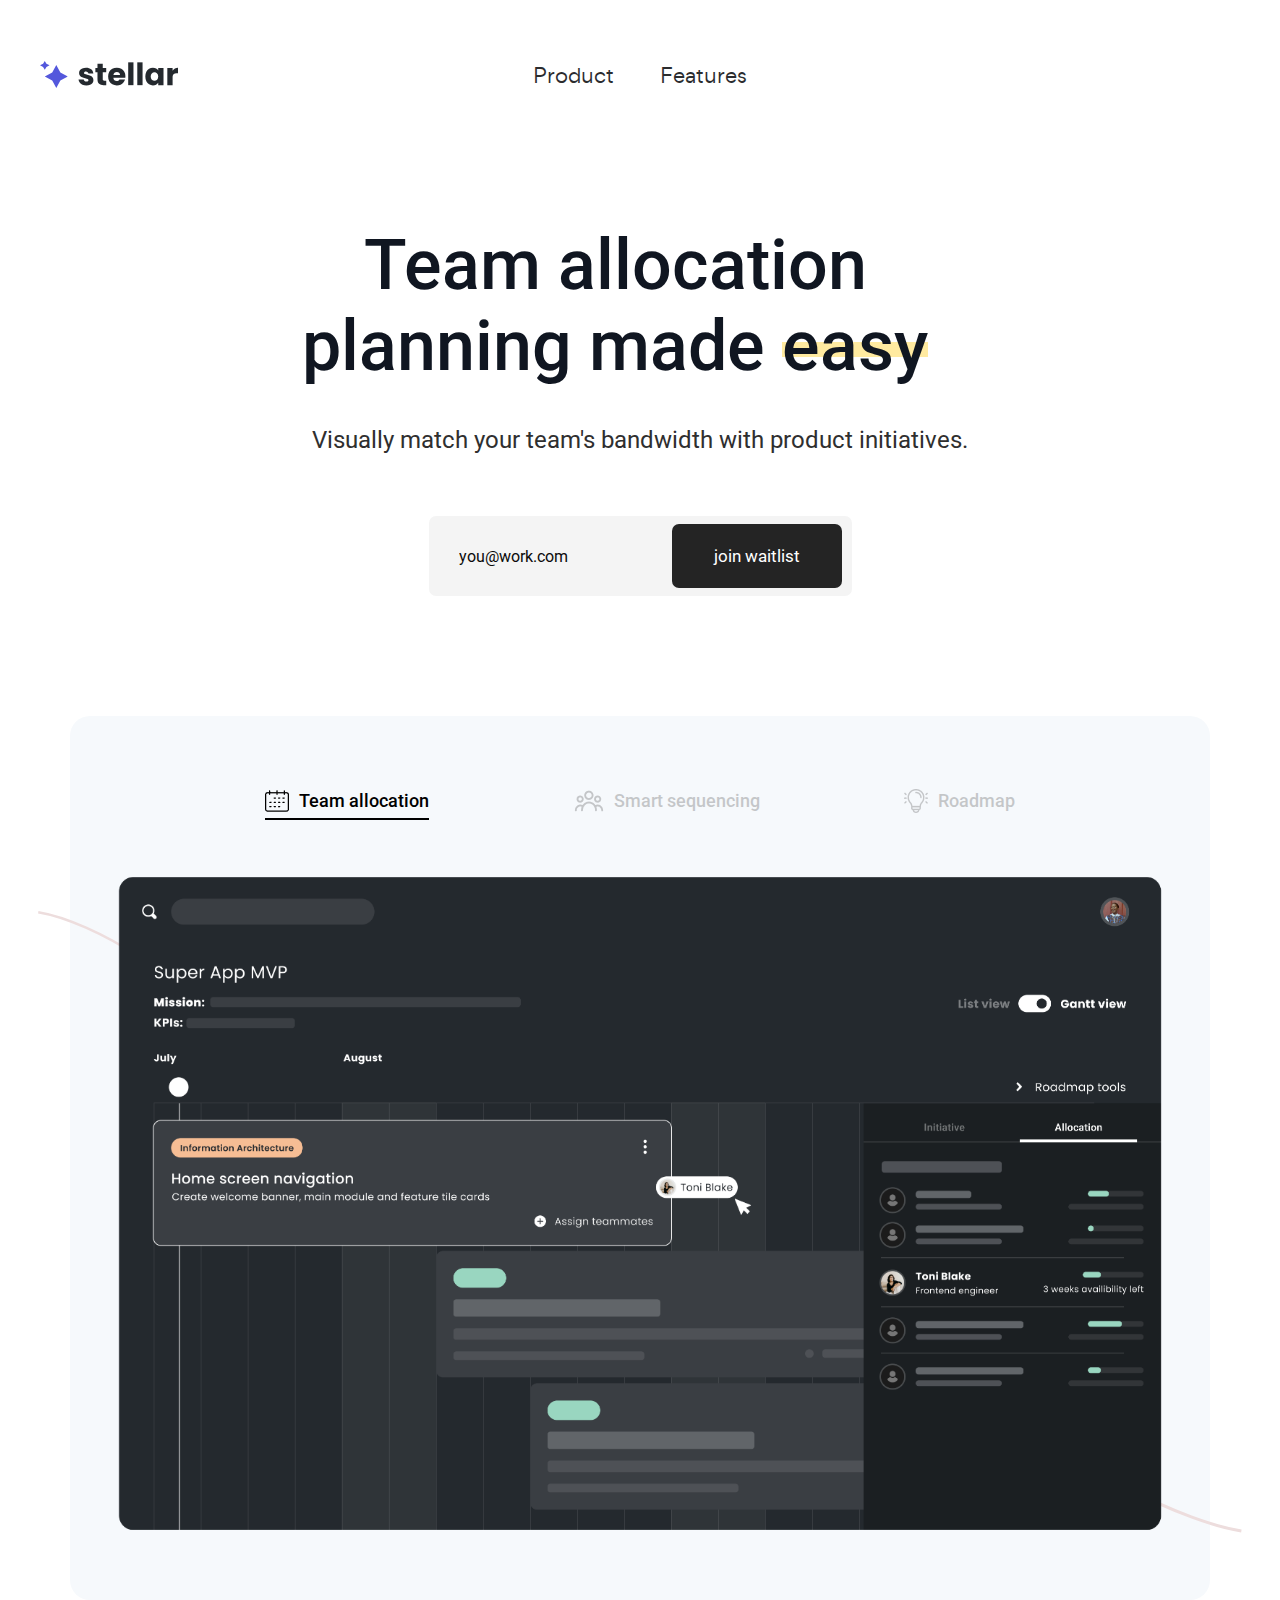
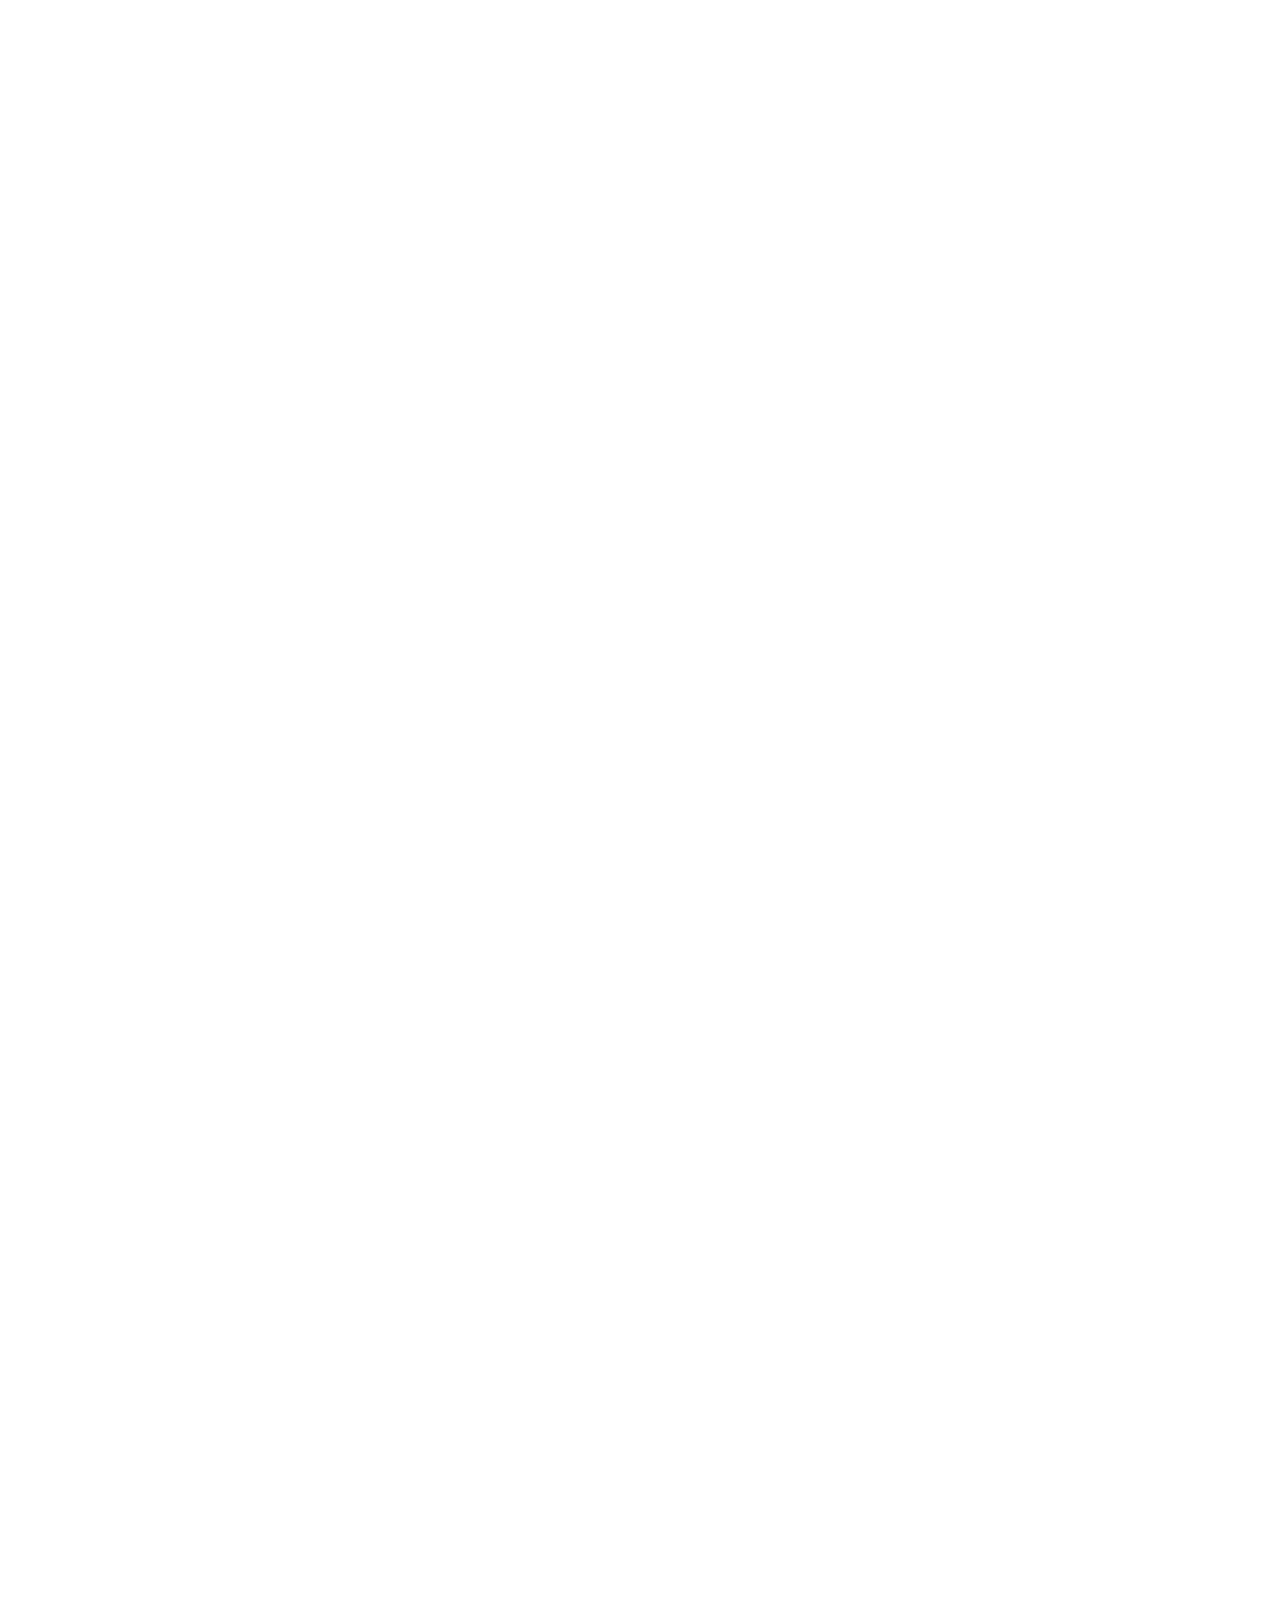
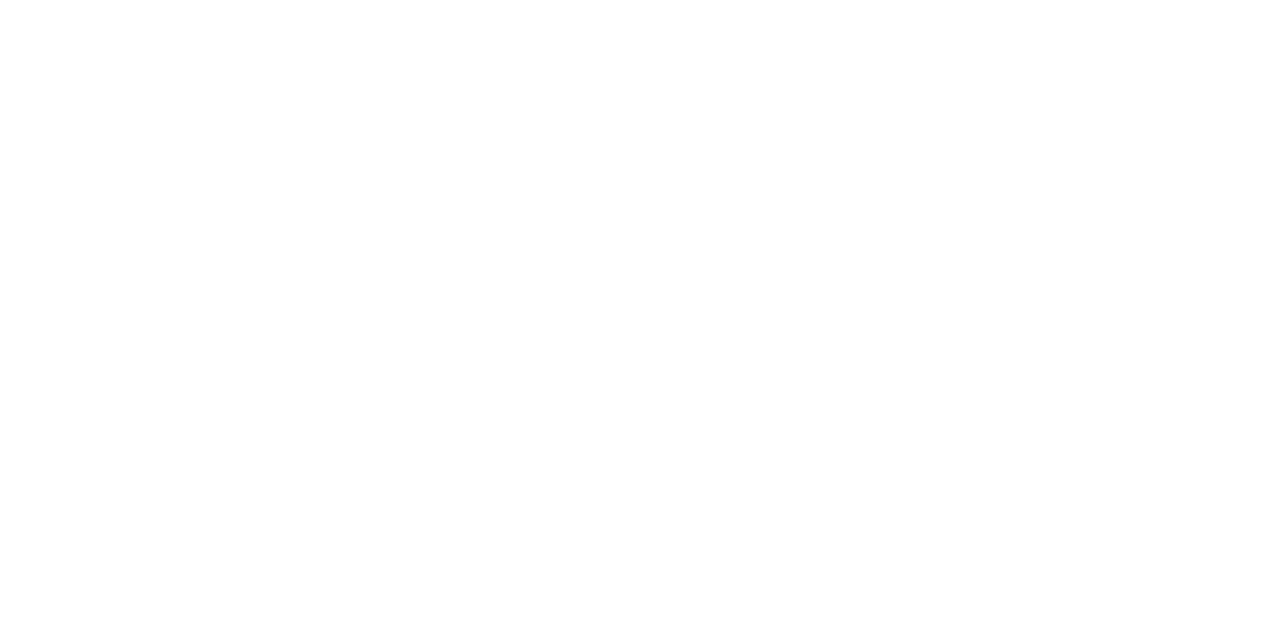
==== commit f15f1196: "(button copy)" ====
--- a/index.html
+++ b/index.html
@@ -4,20 +4,20 @@
     <meta charset="UTF-8" />
     <meta
       name="keywords"
-      content="Digital marketing agency, Digital marketing company, Digital marketing services, sass, software company"
+      content="Product management, Software engineering, Software development, Product development, sass, software company"
     />
     <meta
       name="description"
-      content="Deski is a creative saas and software html template designed for saas and software Agency websites."
+      content="Stellar is planning software that helps product development teams intelligently allocate people to initiatives."
     />
-    <meta property="og:site_name" content="deski" />
+    <meta property="og:site_name" content="stellar" />
     <meta property="og:url" content="https://heloshape.com/" />
     <meta property="og:type" content="website" />
     <meta
       property="og:title"
-      content="Deski: creative saas and software html template"
+      content="Stellar: planning software for product development teams."
     />
-    <meta name="og:image" content="images/assets/ogg.png" />
+    <meta name="og:image" content="images/assets/Ganttview.png" />
     <!-- For IE -->
     <meta http-equiv="X-UA-Compatible" content="IE=edge" />
     <!-- For Resposive Device -->
@@ -330,9 +330,9 @@
               </p>
 
               <div class="d-flex justify-content-center">
-                <form action="#">
-                  <input type="email" placeholder="you@work.com" />
-                  <button>coming soon</button>
+                <form onsubmit="return buttonpress();"> 
+                  <input id= "emailinput" type="email" placeholder="you@work.com" />
+                  <button>join waitlist</button>
                 </form>
               </div>
               
@@ -391,7 +391,7 @@
                     <div class="col-11">
                       <div class="carousel-item active">
                         <img
-                          src="images/assets/Gantt view.png"
+                          src="images/assets/Ganttview.png"
                           alt=""
                           class="m-auto"
                         />
@@ -975,7 +975,17 @@
 
       <!-- Theme js -->
       <script src="js/theme.js"></script>
+      <script> 
+      function buttonpress(){
+        const emailInput = document.getElementById("emailinput"); 
+        const emailValue = emailInput.value;
+
+        const url = `https://script.google.com/macros/s/AKfycbyxSt7AO7UiMpk8WuBcq-Y896gqJ0RZpsheglaQpZws0uRLlt0iBaecG10ucluMjpq1/exec`
+        $.post(url, { "Name": "null", "Email": emailValue, "Message": "null" });
+      }
+        </script>
     </div>
     <!-- /.main-page-wrapper -->
   </body>
 </html>
+
